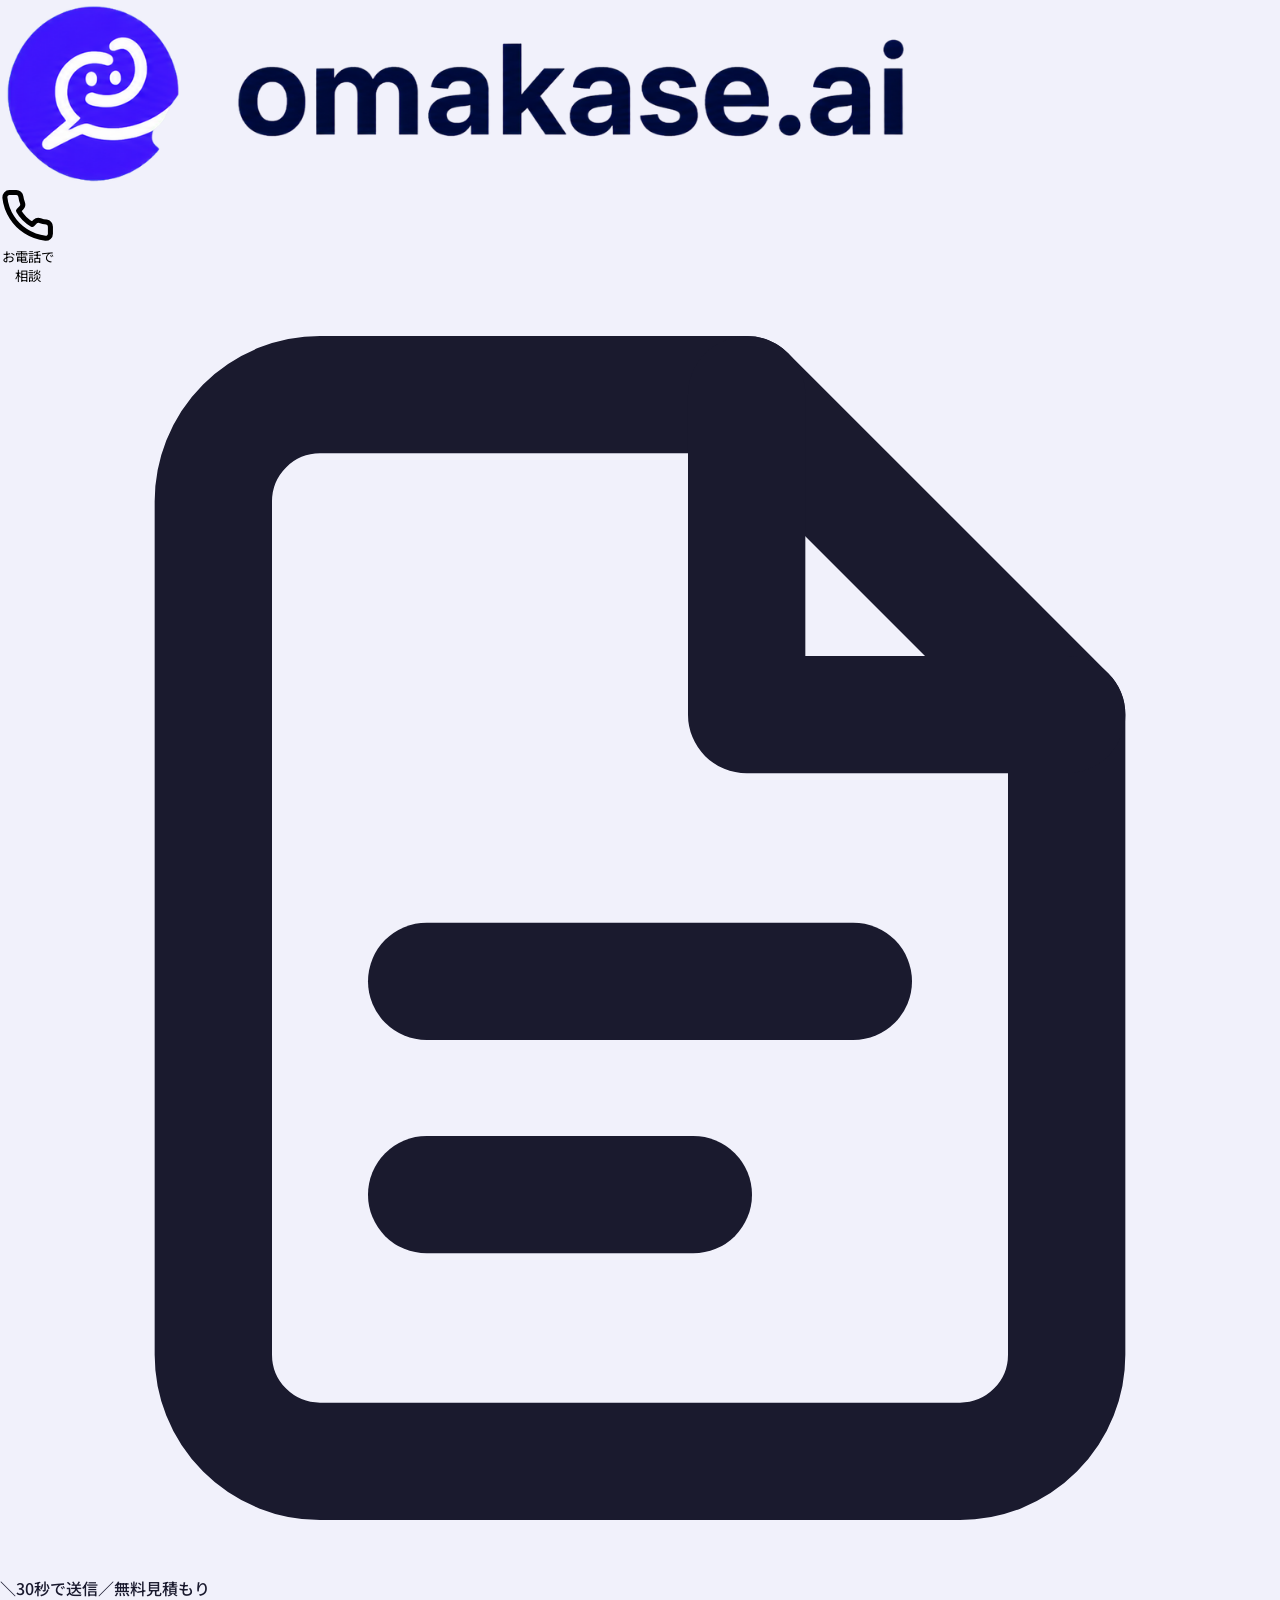
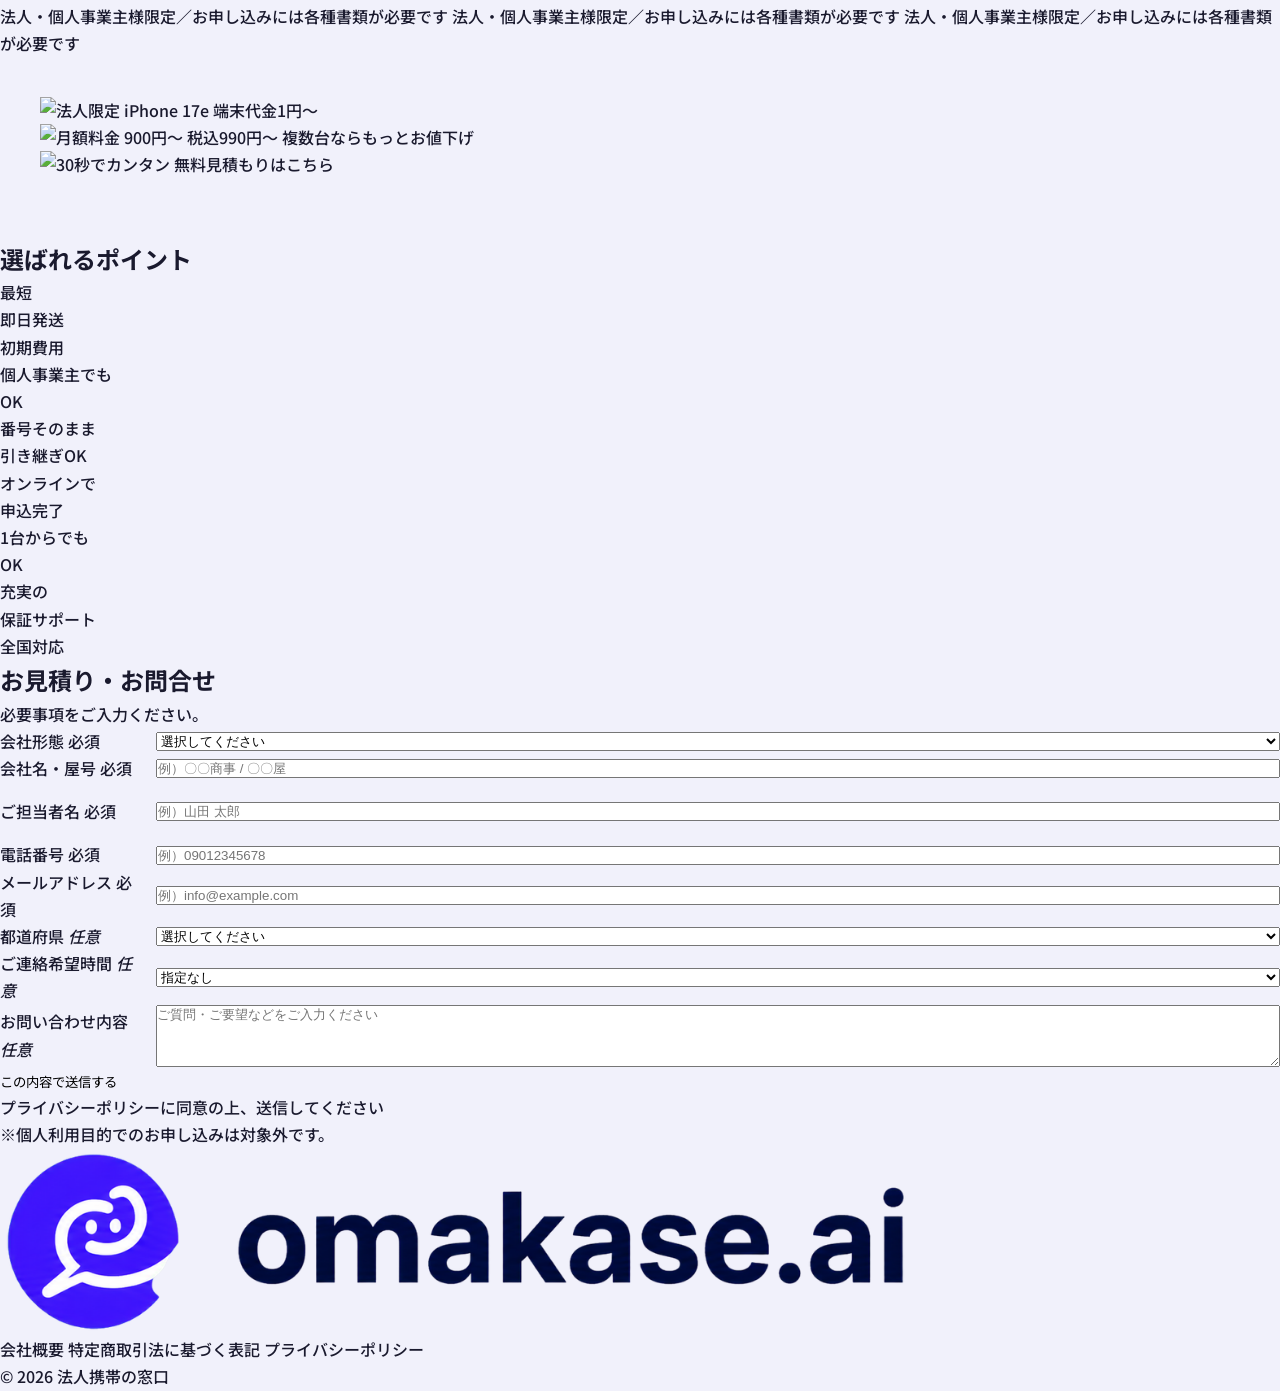
==== index.html @ 9747b605 "Update index.html" ====
<!DOCTYPE html>
<html lang="ja">
<head>
<!-- Google Tag Manager -->
<script>(function(w,d,s,l,i){w[l]=w[l]||[];w[l].push({'gtm.start':
new Date().getTime(),event:'gtm.js'});var f=d.getElementsByTagName(s)[0],
j=d.createElement(s),dl=l!='dataLayer'?'&l='+l:'';j.async=true;j.src=
'https://www.googletagmanager.com/gtm.js?id='+i+dl;f.parentNode.insertBefore(j,f);
})(window,document,'script','dataLayer','GTM-P5S89ZGV');</script>
<!-- End Google Tag Manager -->
<meta charset="UTF-8">
<meta name="viewport" content="width=device-width, initial-scale=1.0">
<meta name="format-detection" content="telephone=no">
<title>法人携帯の窓口｜法人限定 iPhone 17e 端末代金1円〜・月額990円〜</title>
<meta name="description" content="法人・個人事業主向けの携帯電話導入なら法人携帯の窓口へ。iPhone 17eが端末代金1円〜、月額税込990円〜。最短即日発送、初期費用0円、全国対応。30秒で無料見積もり。">
<meta property="og:title" content="法人携帯の窓口｜法人限定 iPhone 17e">
<meta property="og:description" content="端末代金1円〜、月額税込990円〜。最短即日発送、初期費用0円、全国対応。">
<meta property="og:type" content="website">
<link rel="preconnect" href="https://fonts.googleapis.com">
<link rel="preconnect" href="https://fonts.gstatic.com" crossorigin>
<link href="https://fonts.googleapis.com/css2?family=Noto+Sans+JP:wght@400;500;700;800;900&display=swap" rel="stylesheet">
<link rel="stylesheet" href="./css/style.css">
</head>
<body>
<!-- Google Tag Manager (noscript) -->
<noscript><iframe src="https://www.googletagmanager.com/ns.html?id=GTM-P5S89ZGV"
height="0" width="0" style="display:none;visibility:hidden"></iframe></noscript>
<!-- End Google Tag Manager (noscript) -->
<div class="page-bg">
<div class="lp-wrapper">

<!-- ヘッダー -->
<header class="header">
  <a href="#" class="header-logo-link">
    <img src="./images/logo.png" alt="法人携帯の窓口" class="header-logo">
  </a>
  <div class="header-actions">
    <!-- 電話アイコン → ポップアップ表示 -->
    <button type="button" class="header-action header-tel-action" id="headerTelBtn" aria-label="電話で相談する">
      <svg viewBox="0 0 24 24" fill="none" stroke="currentColor" stroke-width="2.2" stroke-linecap="round" stroke-linejoin="round" aria-hidden="true" class="header-action-icon">
        <path d="M22 16.92v3a2 2 0 0 1-2.18 2 19.79 19.79 0 0 1-8.63-3.07 19.5 19.5 0 0 1-6-6 19.79 19.79 0 0 1-3.07-8.67A2 2 0 0 1 4.11 2h3a2 2 0 0 1 2 1.72c.13.96.36 1.9.7 2.81a2 2 0 0 1-.45 2.11L8.09 9.91a16 16 0 0 0 6 6l1.27-1.27a2 2 0 0 1 2.11-.45c.91.34 1.85.57 2.81.7A2 2 0 0 1 22 16.92z"/>
      </svg>
      <span class="header-action-label">お電話で<br>相談</span>
    </button>
    <!-- フォームアイコン → フォームセクションへスクロール -->
    <a href="#contact-form" class="header-action header-form-action js-scroll" aria-label="フォームから無料見積もり">
      <svg viewBox="0 0 24 24" fill="none" stroke="currentColor" stroke-width="2.2" stroke-linecap="round" stroke-linejoin="round" aria-hidden="true" class="header-action-icon">
        <path d="M14 2H6a2 2 0 0 0-2 2v16a2 2 0 0 0 2 2h12a2 2 0 0 0 2-2V8z"/>
        <polyline points="14 2 14 8 20 8"/>
        <line x1="8" y1="13" x2="16" y2="13"/>
        <line x1="8" y1="17" x2="13" y2="17"/>
      </svg>
      <span class="header-action-label"><span class="header-action-sub">＼30秒で送信／</span>無料見積もり</span>
    </a>
  </div>
</header>

<!-- 赤帯マーキー（流れるお知らせ） -->
<div class="notice-bar" aria-label="お知らせ">
  <div class="notice-bar-track">
    <span class="notice-bar-text">法人・個人事業主様限定／お申し込みには各種書類が必要です</span>
    <span class="notice-bar-text" aria-hidden="true">法人・個人事業主様限定／お申し込みには各種書類が必要です</span>
    <span class="notice-bar-text" aria-hidden="true">法人・個人事業主様限定／お申し込みには各種書類が必要です</span>
  </div>
</div>

<!-- FV -->
<section class="fv">
  <!-- 背景画像 -->
  <img src="./images/fv-bg.png" class="fv-bg" alt="">

  <!-- iPhone本体（背面） -->
  <img src="./images/iphone.png" class="fv-phone" alt="">

  <!-- メインコピー画像（前面） -->
  <img src="./images/fv-text.png" class="fv-text" alt="法人限定 iPhone 17e 端末代金1円〜">

  <!-- 月額料金バナー（画像） -->
  <img src="./images/plan.png" class="monthly-banner" alt="月額料金 900円〜 税込990円〜 複数台ならもっとお値下げ">

  <!-- メインCTA（画像） -->
  <a href="#contact-form" class="cta-link js-scroll" aria-label="無料見積もりはこちらへ">
    <img src="./images/cta.png" class="cta-img" alt="30秒でカンタン 無料見積もりはこちら">
  </a>
</section>

<!-- 選ばれるポイント -->
<section class="benefits">
  <h2 class="benefit-title"><span>選ばれるポイント</span></h2>

  <div class="benefit-main-grid">
    <div class="benefit-card large">
      <img class="benefit-icon-large" src="./images/icon-01-truck.png" alt="" loading="lazy">
      <div class="benefit-small-text">最短</div>
      <div class="benefit-red">即日発送</div>
    </div>
    <div class="benefit-card large">
      <div class="benefit-small-text">初期費用</div>
      <img class="zero-yen-img" src="./images/icon-02-0yen.png" alt="" loading="lazy">
    </div>
    <div class="benefit-card large">
      <img class="benefit-icon-large" src="./images/icon-03-business.png" alt="" loading="lazy">
      <div class="benefit-small-text">個人事業主でも</div>
      <div class="benefit-red">OK</div>
    </div>
  </div>

  <div class="benefit-sub-grid">
    <div class="benefit-card small">
      <img class="benefit-icon-small" src="./images/icon-04-number.png" alt="" loading="lazy">
      <div class="benefit-sub-title">番号そのまま</div>
      <div class="benefit-sub-red">引き継ぎOK</div>
    </div>
    <div class="benefit-card small">
      <img class="benefit-icon-small" src="./images/icon-05-online.png" alt="" loading="lazy">
      <div class="benefit-sub-title">オンラインで<br>申込完了</div>
    </div>
    <div class="benefit-card small">
      <img class="benefit-icon-small" src="./images/icon-06-phone.png" alt="" loading="lazy">
      <div class="benefit-sub-title">1台からでも<br>OK</div>
    </div>
    <div class="benefit-card small">
      <img class="benefit-icon-small" src="./images/icon-07-shield.png" alt="" loading="lazy">
      <div class="benefit-sub-title">充実の<br>保証サポート</div>
    </div>
    <div class="benefit-card small">
      <img class="benefit-icon-small" src="./images/icon-08-japan.png" alt="" loading="lazy">
      <div class="benefit-sub-red">全国対応</div>
    </div>
  </div>
</section>

<!-- フォーム -->
<section class="biz-form-wrap" id="contact-form">
  <form class="biz-form" id="leadForm" novalidate>
    <h2>お見積り・お問合せ</h2>
    <p class="form-lead">必要事項をご入力ください。</p>

    <!-- URLパラメータ追跡（GTM/広告計測用） -->
    <!-- LPパス（自動判定用） -->
    <input type="hidden" name="lp_path" id="trk-lp_path">
    <!-- UTM標準（GA4自動連携） -->
    <input type="hidden" name="utm_source" id="trk-utm_source">
    <input type="hidden" name="utm_medium" id="trk-utm_medium">
    <input type="hidden" name="utm_campaign" id="trk-utm_campaign">
    <input type="hidden" name="utm_term" id="trk-utm_term">
    <input type="hidden" name="utm_content" id="trk-utm_content">
    <!-- 配信面・追加情報 -->
    <input type="hidden" name="placement" id="trk-placement">
    <input type="hidden" name="keyword" id="trk-keyword">
    <input type="hidden" name="matchtype" id="trk-matchtype">
    <!-- クリックID（オフラインCVインポート用） -->
    <input type="hidden" name="gclid" id="trk-gclid">
    <input type="hidden" name="fbclid" id="trk-fbclid">
    <!-- 独自パラメータ（手動メモ・既存互換） -->
    <input type="hidden" name="lpv" id="trk-lpv">
    <input type="hidden" name="src" id="trk-src">
    <input type="hidden" name="camp" id="trk-camp">
    <input type="hidden" name="ag" id="trk-ag">
    <input type="hidden" name="ad" id="trk-ad">
    <input type="hidden" name="pl" id="trk-pl">
    <input type="hidden" name="kw" id="trk-kw">
    <input type="hidden" name="mt" id="trk-mt">

    <div class="form-row">
      <label for="companyType">会社形態 <span>必須</span></label>
      <select id="companyType" name="company_type" required>
        <option value="">選択してください</option>
        <option value="株式会社">株式会社</option>
        <option value="有限会社">有限会社</option>
        <option value="個人事業主">個人事業主</option>
        <option value="その他営利法人">その他営利法人</option>
        <option value="その他非営利法人">その他非営利法人</option>
      </select>
    </div>

    <!-- 個人事業主向け注意喚起 + 書類確認 -->
    <div id="soleNotice" class="document-check sole-notice" hidden>
      <div class="document-check-header">
        <strong>📋 個人事業主の方へ</strong>
      </div>
      <p>通信契約には事業確認が必要なため、下記書類が必須となります。</p>
      <ul class="document-list">
        <li>青色申告書 または 開業届の控え</li>
        <li>本人確認書類</li>
      </ul>
      <p class="document-check-question">書類のご準備状況をお選びください</p>
      <div class="document-check-options">
        <label class="document-check-radio">
          <input type="radio" name="doc_check_sole" value="yes" data-allow-submit="true">
          <span>はい、青色申告書または開業届があります。（またはすぐに準備可能）</span>
        </label>
        <label class="document-check-radio">
          <input type="radio" name="doc_check_sole" value="no" data-allow-submit="false">
          <span>いいえ、書類はありません。</span>
        </label>
      </div>
      <div class="document-check-deny" data-deny-for="sole" hidden>
        ※書類のご提示が必須のため、お申し込みをお受けできません。<br>
        　ご不明点があればお電話にてご相談ください：050-1791-6247
      </div>
    </div>

    <!-- 法人系向け書類確認 -->
    <div id="corpNotice" class="document-check corp-notice" hidden>
      <div class="document-check-header">
        <strong>📋 お申し込みに必要な書類</strong>
      </div>
      <p>通信契約には法人確認が必要なため、下記書類が必須となります。</p>
      <ul class="document-list">
        <li>履歴事項全部証明書（登記簿謄本）</li>
        <li>本人確認書類</li>
      </ul>
      <p class="document-check-question">登記簿謄本のご準備状況をお選びください</p>
      <div class="document-check-options">
        <label class="document-check-radio">
          <input type="radio" name="doc_check_corp" value="yes" data-allow-submit="true">
          <span>はい、登記簿謄本を取得済です。（またはすぐに準備可能）</span>
        </label>
        <label class="document-check-radio">
          <input type="radio" name="doc_check_corp" value="no" data-allow-submit="false">
          <span>いいえ、書類はありません。</span>
        </label>
      </div>
      <div class="document-check-deny" data-deny-for="corp" hidden>
        ※登記簿謄本のご提示が必須のため、お申し込みをお受けできません。<br>
        　お手元に書類がある場合は、お電話にてご相談ください：050-1791-6247
      </div>
    </div>

    <div class="form-row">
      <label for="companyName">会社名・屋号 <span>必須</span></label>
      <input id="companyName" type="text" name="company_name" placeholder="例）〇〇商事 / 〇〇屋" required>
      <p class="form-error" id="err-companyName"></p>
    </div>

    <div class="form-row">
      <label for="contactName">ご担当者名 <span>必須</span></label>
      <input id="contactName" type="text" name="name" placeholder="例）山田 太郎" required>
      <p class="form-error" id="err-contactName"></p>
    </div>

    <div class="form-row">
      <label for="tel">電話番号 <span>必須</span></label>
      <input id="tel" type="tel" name="tel" placeholder="例）09012345678" required pattern="[0-9\-]+">
    </div>

    <div class="form-row">
      <label for="email">メールアドレス <span>必須</span></label>
      <input id="email" type="email" name="email" placeholder="例）info@example.com" required>
    </div>

    <div class="form-row">
      <label for="prefecture">都道府県 <em>任意</em></label>
      <select id="prefecture" name="prefecture">
        <option value="">選択してください</option>
        <option>北海道</option><option>青森県</option><option>岩手県</option><option>宮城県</option>
        <option>秋田県</option><option>山形県</option><option>福島県</option><option>茨城県</option>
        <option>栃木県</option><option>群馬県</option><option>埼玉県</option><option>千葉県</option>
        <option>東京都</option><option>神奈川県</option><option>新潟県</option><option>富山県</option>
        <option>石川県</option><option>福井県</option><option>山梨県</option><option>長野県</option>
        <option>岐阜県</option><option>静岡県</option><option>愛知県</option><option>三重県</option>
        <option>滋賀県</option><option>京都府</option><option>大阪府</option><option>兵庫県</option>
        <option>奈良県</option><option>和歌山県</option><option>鳥取県</option><option>島根県</option>
        <option>岡山県</option><option>広島県</option><option>山口県</option><option>徳島県</option>
        <option>香川県</option><option>愛媛県</option><option>高知県</option><option>福岡県</option>
        <option>佐賀県</option><option>長崎県</option><option>熊本県</option><option>大分県</option>
        <option>宮崎県</option><option>鹿児島県</option><option>沖縄県</option>
      </select>
    </div>

    <div class="form-row">
      <label for="contact_time">ご連絡希望時間 <em>任意</em></label>
      <select id="contact_time" name="contact_time">
        <option value="">指定なし</option>
        <option value="9:00~11:00">9:00～11:00</option>
        <option value="11:00~13:00">11:00～13:00</option>
        <option value="13:00~15:00">13:00～15:00</option>
        <option value="15:00~17:00">15:00～17:00</option>
        <option value="17:00~19:00">17:00～19:00</option>
      </select>
    </div>

    <div class="form-row">
      <label for="message">お問い合わせ内容 <em>任意</em></label>
      <textarea id="message" name="message" rows="4" placeholder="ご質問・ご要望などをご入力ください"></textarea>
    </div>

    <button type="submit" class="submit-btn" id="submitBtn">この内容で送信する</button>
    <p class="privacy-consent"><a href="https://012grp.co.jp/policy" target="_blank" rel="noopener">プライバシーポリシー</a>に同意の上、送信してください</p>
    <p class="bottom-note">※個人利用目的でのお申し込みは対象外です。</p>
  </form>
</section>

<!-- フッター -->
<footer class="site-footer">
  <img src="./images/logo.png" alt="法人携帯の窓口" class="footer-logo">
  <nav class="footer-nav">
    <a href="../../company/">会社概要</a>
    <a href="../../commercial-law/">特定商取引法に基づく表記</a>
    <a href="https://012grp.co.jp/policy" target="_blank" rel="noopener">プライバシーポリシー</a>
  </nav>
  <p class="footer-copy">© 2026 法人携帯の窓口</p>
</footer>

</div><!-- /.lp-wrapper -->
</div><!-- /.page-bg -->

<!-- 電話ポップアップモーダル -->
<div class="modal" id="telModal" hidden aria-modal="true" role="dialog" aria-labelledby="telModalTitle">
  <div class="modal-overlay" data-close-tel></div>
  <div class="modal-card modal-card-tel">
    <button type="button" class="modal-close-x" data-close-tel aria-label="閉じる">×</button>
    <h3 id="telModalTitle">お電話でのお問い合わせ</h3>
    <p class="tel-modal-lead">下記より、お気軽にお電話ください。</p>
    <a href="tel:05017916247" class="tel-modal-cta" id="telModalCta">
      <svg viewBox="0 0 24 24" fill="none" stroke="currentColor" stroke-width="2.2" stroke-linecap="round" stroke-linejoin="round" aria-hidden="true">
        <path d="M22 16.92v3a2 2 0 0 1-2.18 2 19.79 19.79 0 0 1-8.63-3.07 19.5 19.5 0 0 1-6-6 19.79 19.79 0 0 1-3.07-8.67A2 2 0 0 1 4.11 2h3a2 2 0 0 1 2 1.72c.13.96.36 1.9.7 2.81a2 2 0 0 1-.45 2.11L8.09 9.91a16 16 0 0 0 6 6l1.27-1.27a2 2 0 0 1 2.11-.45c.91.34 1.85.57 2.81.7A2 2 0 0 1 22 16.92z"/>
      </svg>
      <span class="tel-modal-num">050-1791-6247</span>
    </a>
    <p class="tel-modal-hours">営業時間：平日 9:00〜19:00</p>
  </div>
</div>

<script src="./js/main.js"></script>
</body>
</html>
---- css/style.css ----
/* ==========================================================================
   omakase.ai LP - style.css (v4: フォーム・モーダル・各修正対応)
   ========================================================================== */

/* --- カラー変数 --- */
:root {
  --color-primary: #5B5FE9;
  --color-primary-dark: #4A4ED4;
  --color-primary-light: #7C80F0;
  --color-primary-pale: #E8E9FB;
  --color-bg: #F1F1FB;
  --color-bg-light: #F8F8FE;
  --color-white: #FFFFFF;
  --color-text: #1A1A2E;
  --color-text-sub: #5A5A75;
  --color-text-mute: #9A9AB0;
  --color-border: #E4E4F2;
  --color-input-bg: #F5F5FB;
  --color-accent: #FFB800;
  --color-accent-dark: #F59E0B;
  --color-error: #E74C3C;
  --shadow-sm: 0 2px 8px rgba(91, 95, 233, 0.06);
  --shadow-md: 0 4px 16px rgba(91, 95, 233, 0.10);
  --shadow-lg: 0 8px 32px rgba(91, 95, 233, 0.14);
  --radius-sm: 8px;
  --radius-md: 16px;
  --radius-lg: 24px;
  --radius-pill: 999px;
}

/* --- リセット --- */
*, *::before, *::after {
  box-sizing: border-box;
  margin: 0;
  padding: 0;
}

html {
  scroll-behavior: smooth;
}

body {
  font-family: "Noto Sans JP", -apple-system, BlinkMacSystemFont, "Segoe UI", "Helvetica Neue", sans-serif;
  font-weight: 500;
  color: var(--color-text);
  background: var(--color-bg);
  line-height: 1.7;
  -webkit-font-smoothing: antialiased;
  -moz-osx-font-smoothing: grayscale;
}

img {
  max-width: 100%;
  height: auto;
  display: block;
}

a {
  color: inherit;
  text-decoration: none;
}

ul {
  list-style: none;
}

button {
  border: none;
  background: none;
  cursor: pointer;
  font-family: inherit;
}

/* ==========================================================================
   共通：セクションタイトル
   ========================================================================== */
.section-title {
  font-size: 32px;
  font-weight: 900;
  text-align: center;
  margin-bottom: 46px;
  letter-spacing: 0.02em;
  position: relative;
  padding-bottom: 16px;
}

.section-title::after {
  content: "";
  position: absolute;
  left: 50%;
  bottom: 0;
  transform: translateX(-50%);
  width: 48px;
  height: 4px;
  background: var(--color-primary);
  border-radius: 2px;
}

/* ==========================================================================
   共通：アーチ装飾
   ========================================================================== */
.arch {
  position: relative;
}

.arch__top,
.arch__bottom {
  position: absolute;
  left: 0;
  width: 100%;
  height: 60px;
  overflow: hidden;
  line-height: 0;
  pointer-events: none;
  z-index: 1;
}

.arch__top {
  top: -1px;
  transform: rotate(180deg);
}

.arch__bottom {
  bottom: -1px;
}

.arch svg {
  width: 100%;
  height: 100%;
  display: block;
}

/* ==========================================================================
   共通：ボタン
   ========================================================================== */
.btn {
  display: inline-flex;
  align-items: center;
  justify-content: center;
  gap: 12px;
  font-weight: 700;
  border-radius: var(--radius-pill);
  transition: all 0.3s ease;
  cursor: pointer;
  text-align: center;
}

.btn--primary {
  background: var(--color-primary);
  color: var(--color-white);
  box-shadow: 0 6px 20px rgba(91, 95, 233, 0.4);
}

.btn--primary:hover {
  background: var(--color-primary-dark);
  transform: translateY(-2px);
  box-shadow: 0 8px 24px rgba(91, 95, 233, 0.5);
}

.btn--accent {
  background: linear-gradient(135deg, #FFC107 0%, #FF9800 100%);
  color: var(--color-text);
  box-shadow: 0 6px 20px rgba(255, 152, 0, 0.4);
  font-weight: 900;
}

.btn--accent:hover {
  transform: translateY(-2px);
  box-shadow: 0 8px 24px rgba(255, 152, 0, 0.55);
}

.btn--accent:disabled {
  opacity: 0.6;
  cursor: not-allowed;
  transform: none;
}

.btn--sm {
  padding: 14px 32px;
  font-size: 15px;
}

.btn--lg {
  padding: 26px 80px 26px 56px;
  font-size: 20px;
  min-width: 480px;
  position: relative;
}

.btn--with-arrow .btn__arrow {
  position: absolute;
  right: 16px;
  top: 50%;
  transform: translateY(-50%);
  display: inline-flex;
  align-items: center;
  justify-content: center;
  width: 40px;
  height: 40px;
}

.btn--with-arrow .btn__arrow img {
  width: 100%;
  height: 100%;
  filter: brightness(0) invert(1);
}

/* ==========================================================================
   ヘッダー（余白縮小）
   ========================================================================== */
.header {
  position: sticky;
  top: 0;
  z-index: 100;
  background: rgba(241, 241, 251, 0.95);
  backdrop-filter: blur(10px);
  -webkit-backdrop-filter: blur(10px);
}

.header__inner {
  max-width: 1200px;
  margin: 0 auto;
  padding: 14px 40px;
  display: flex;
  align-items: center;
  justify-content: space-between;
}

.header__logo img {
  height: 40px;
  width: auto;
}

.header__right {
  display: flex;
  align-items: center;
  gap: 24px;
}

/* ==========================================================================
   ファーストビュー（余白縮小）
   ========================================================================== */
.fv {
  background: var(--color-bg);
  padding: 40px 40px 60px;
  position: relative;
  overflow: hidden;
}

.fv__inner {
  max-width: 1200px;
  margin: 0 auto;
  display: grid;
  grid-template-columns: 1.1fr 1fr;
  gap: 40px;
  align-items: center;
  position: relative;
  z-index: 1;
}

.fv__tag {
  display: inline-block;
  padding: 8px 24px;
  background: var(--color-white);
  border: 1.5px solid var(--color-primary);
  border-radius: var(--radius-pill);
  font-size: 13px;
  font-weight: 700;
  color: var(--color-primary);
  margin-bottom: 28px;
}

.fv__title {
  font-size: 84px;
  font-weight: 900;
  line-height: 1.15;
  letter-spacing: 0.01em;
  margin-bottom: 32px;
  color: var(--color-text);
}

.fv__title-accent {
  color: var(--color-primary);
}

.fv__lead {
  font-size: 15px;
  line-height: 1.9;
  color: var(--color-text-sub);
  margin-bottom: 36px;
  font-weight: 500;
}

.fv__features {
  display: grid;
  grid-template-columns: repeat(3, 1fr);
  gap: 16px;
  margin-bottom: 40px;
  max-width: 480px;
}

.fv__features li {
  display: flex;
  flex-direction: column;
  align-items: center;
  justify-content: center;
  gap: 12px;
  background: var(--color-white);
  border-radius: var(--radius-md);
  padding: 24px 8px;
  aspect-ratio: 1 / 1;
  box-shadow: var(--shadow-sm);
  text-align: center;
}

.fv__feature-icon {
  display: inline-flex;
  align-items: center;
  justify-content: center;
  width: 64px;
  height: 64px;
}

.fv__feature-icon img {
  width: 100%;
  height: 100%;
}

.fv__feature-text {
  font-size: 13px;
  font-weight: 700;
  line-height: 1.4;
  color: var(--color-text);
}

.fv__image {
  position: relative;
  margin-right: -40px;
}

.fv__image img {
  width: 110%;
  max-width: none;
  height: auto;
  filter: drop-shadow(0 20px 40px rgba(91, 95, 233, 0.15));
}

/* ==========================================================================
   実績バナー
   ========================================================================== */
.stats {
  padding: 0 40px 80px;
  background: var(--color-bg);
}

.stats__inner {
  max-width: 1100px;
  margin: 0 auto;
  background: var(--color-white);
  border-radius: var(--radius-lg);
  box-shadow: var(--shadow-md);
  display: grid;
  grid-template-columns: 1fr 1fr;
  padding: 48px 32px;
  gap: 24px;
}

.stats__item {
  display: flex;
  align-items: center;
  justify-content: center;
  gap: 0;
  position: relative;
}

.stats__item + .stats__item {
  border-left: 1px solid var(--color-border);
}

.stats__wreath {
  height: 130px;
  width: auto;
  flex-shrink: 0;
  opacity: 0.9;
}

.stats__content {
  text-align: center;
  padding: 0 4px;
  min-width: 0;
}

.stats__label {
  font-size: 13px;
  font-weight: 700;
  color: var(--color-text-sub);
  margin-bottom: 8px;
}

.stats__number {
  font-size: 22px;
  font-weight: 900;
  color: var(--color-primary);
  margin-bottom: 8px;
  line-height: 1;
}

.stats__big {
  font-size: 60px;
  font-weight: 900;
  letter-spacing: -0.02em;
  line-height: 1;
}

.stats__note {
  font-size: 10px;
  color: var(--color-text-mute);
  line-height: 1.5;
}

/* ==========================================================================
   課題提起
   ========================================================================== */
.issues {
  padding: 100px 40px 140px;
  background: var(--color-white);
  position: relative;
}

.issues__grid {
  max-width: 1100px;
  margin: 0 auto 56px;
  display: grid;
  grid-template-columns: repeat(4, 1fr);
  gap: 24px;
  position: relative;
  z-index: 2;
}

.issue-card {
  background: var(--color-bg-light);
  border-radius: var(--radius-md);
  padding: 40px 16px 32px;
  text-align: center;
  box-shadow: var(--shadow-sm);
  transition: transform 0.3s ease, box-shadow 0.3s ease;
}

.issue-card:hover {
  transform: translateY(-4px);
  box-shadow: var(--shadow-md);
}

.issue-card__icon {
  width: 80px;
  height: 80px;
  margin: 0 auto 20px;
  display: flex;
  align-items: center;
  justify-content: center;
}

.issue-card__icon img {
  width: 100%;
  height: auto;
}

.issue-card__text {
  font-size: 16px;
  font-weight: 700;
  line-height: 1.6;
  color: var(--color-text);
}

.issues__solution {
  max-width: 520px;
  margin: 0 auto;
  background: var(--color-primary);
  color: var(--color-white);
  padding: 18px 40px;
  border-radius: var(--radius-pill);
  text-align: center;
  font-weight: 700;
  font-size: 16px;
  position: relative;
  z-index: 2;
  box-shadow: 0 8px 24px rgba(91, 95, 233, 0.3);
}

.issues__solution-arrow {
  position: absolute;
  bottom: -16px;
  left: 50%;
  transform: translateX(-50%);
  width: 0;
  height: 0;
  border-left: 18px solid transparent;
  border-right: 18px solid transparent;
  border-top: 18px solid var(--color-primary);
}

/* ==========================================================================
   omakase.aiとは（モック再現：左タイトル/右4カード横1列）
   ========================================================================== */
.about {
  padding: 120px 40px 120px;
  background: var(--color-bg);
  position: relative;
}

.about__inner {
  max-width: 1200px;
  margin: 0 auto;
  display: grid;
  grid-template-columns: 280px 1fr;
  gap: 48px;
  align-items: center;
  position: relative;
  z-index: 2;
}

.about__title {
  font-size: 28px;
  font-weight: 900;
  margin-bottom: 24px;
  letter-spacing: 0.02em;
}

.about__desc {
  font-size: 13px;
  line-height: 2;
  color: var(--color-text-sub);
  font-weight: 500;
}

.about__features {
  display: grid;
  grid-template-columns: repeat(4, 1fr);
  gap: 16px;
}

.about-feature {
  background: var(--color-white);
  border-radius: var(--radius-md);
  padding: 28px 12px;
  aspect-ratio: 1 / 1.05;
  display: flex;
  flex-direction: column;
  align-items: center;
  justify-content: center;
  text-align: center;
  box-shadow: var(--shadow-sm);
  transition: transform 0.3s ease, box-shadow 0.3s ease;
}

.about-feature:hover {
  transform: translateY(-4px);
  box-shadow: var(--shadow-md);
}

.about-feature__icon {
  width: 64px;
  height: 64px;
  margin: 0 auto 14px;
  display: flex;
  align-items: center;
  justify-content: center;
}

.about-feature__icon img {
  width: 100%;
  height: auto;
}

.about-feature__text {
  font-size: 13px;
  font-weight: 700;
  line-height: 1.5;
}

/* ==========================================================================
   選ばれる理由（中央配置・タイトル紫）
   ========================================================================== */
.reasons {
  padding: 120px 40px 120px;
  background: var(--color-white);
  position: relative;
}

.reasons__grid {
  max-width: 1100px;
  margin: 0 auto;
  display: grid;
  grid-template-columns: repeat(3, 1fr);
  gap: 32px;
  position: relative;
  z-index: 2;
}

.reason-card {
  background: var(--color-bg-light);
  border-radius: var(--radius-lg);
  padding: 40px 32px 36px;
  box-shadow: var(--shadow-sm);
  text-align: center;
  transition: transform 0.3s ease, box-shadow 0.3s ease;
  position: relative;
}

.reason-card:hover {
  transform: translateY(-4px);
  box-shadow: var(--shadow-lg);
}

.reason-card__number {
  display: inline-block;
  font-size: 38px;
  font-weight: 900;
  color: var(--color-primary);
  letter-spacing: -0.03em;
  line-height: 1;
  margin-bottom: 20px;
  position: relative;
}

.reason-card__number::after {
  content: "";
  display: block;
  width: 32px;
  height: 3px;
  background: var(--color-primary);
  border-radius: 2px;
  margin: 8px auto 0;
}

.reason-card__icon {
  width: 80px;
  height: 80px;
  margin: 0 auto 20px;
  display: flex;
  align-items: center;
  justify-content: center;
}

.reason-card__icon img {
  width: 100%;
  height: auto;
}

.reason-card__title {
  font-size: 22px;
  font-weight: 900;
  margin-bottom: 18px;
  line-height: 1.4;
  color: var(--color-primary);
}

.reason-card__text {
  font-size: 14px;
  line-height: 1.9;
  color: var(--color-text-sub);
  font-weight: 500;
}

/* ==========================================================================
   できること（コンパクトに）
   ========================================================================== */
.features {
  padding: 100px 40px 100px;
  background: var(--color-bg);
  position: relative;
}

.features__grid {
  max-width: 1100px;
  margin: 0 auto;
  display: grid;
  grid-template-columns: repeat(6, 1fr);
  gap: 16px;
  position: relative;
  z-index: 2;
}

.feature-card {
  background: var(--color-white);
  border-radius: 28px;
  padding: 20px 8px 18px;
  text-align: center;
  box-shadow: var(--shadow-sm);
  transition: transform 0.3s ease, box-shadow 0.3s ease;
}

.feature-card:hover {
  transform: translateY(-4px);
  box-shadow: var(--shadow-md);
}

.feature-card__icon {
  width: 56px;
  height: 56px;
  margin: 0 auto 10px;
  display: flex;
  align-items: center;
  justify-content: center;
}

.feature-card__icon img {
  width: 100%;
  height: auto;
}

.feature-card__text {
  font-size: 12px;
  font-weight: 700;
  line-height: 1.4;
  color: var(--color-text);
}

/* ==========================================================================
   導入事例（プロ仕様：数字＋単位を1行で）
   ========================================================================== */
.cases {
  padding: 100px 40px 100px;
  background: var(--color-white);
}

.cases__grid {
  max-width: 1100px;
  margin: 0 auto;
  display: grid;
  grid-template-columns: repeat(3, 1fr);
  gap: 24px;
  align-items: stretch;
}

.case-card {
  background: var(--color-bg-light);
  border-radius: var(--radius-md);
  padding: 20px;
  box-shadow: var(--shadow-sm);
  transition: transform 0.3s ease, box-shadow 0.3s ease;
  position: relative;
  display: flex;
  flex-direction: column;
}

.case-card:hover {
  transform: translateY(-4px);
  box-shadow: var(--shadow-lg);
}

.case-card__tag {
  display: inline-block;
  padding: 6px 18px;
  background: var(--color-primary);
  color: var(--color-white);
  border-radius: var(--radius-pill);
  font-size: 12px;
  font-weight: 700;
  margin-bottom: 16px;
  align-self: flex-start;
  box-shadow: 0 2px 8px rgba(91, 95, 233, 0.3);
}

.case-card__image {
  border-radius: var(--radius-sm);
  overflow: hidden;
  margin-bottom: 20px;
  aspect-ratio: 16/10;
}

.case-card__image img {
  width: 100%;
  height: 100%;
  object-fit: cover;
}

.case-card__stats {
  display: flex;
  justify-content: space-around;
  align-items: stretch;
  gap: 0;
  padding: 4px 0;
  margin-top: auto;
}

.case-stat {
  text-align: center;
  flex: 1;
  padding: 8px 4px;
  position: relative;
  display: flex;
  flex-direction: column;
  justify-content: center;
  align-items: center;
  min-width: 0;
}

.case-stat + .case-stat::before {
  content: "";
  position: absolute;
  left: 0;
  top: 15%;
  height: 70%;
  width: 1px;
  background: var(--color-border);
}

.case-stat__label {
  font-size: 11px;
  font-weight: 700;
  color: var(--color-text-sub);
  margin-bottom: 10px;
  white-space: nowrap;
  overflow: hidden;
  text-overflow: ellipsis;
  max-width: 100%;
}

.case-stat__value {
  display: inline-flex;
  align-items: baseline;
  justify-content: center;
  gap: 2px;
  color: var(--color-primary);
  line-height: 1;
  white-space: nowrap;
}

.case-stat__big {
  font-size: 36px;
  font-weight: 900;
  letter-spacing: -0.03em;
  line-height: 1;
}

.case-stat__unit {
  font-size: 13px;
  font-weight: 700;
  line-height: 1;
}

/* ==========================================================================
   導入フロー
   ========================================================================== */
.flow {
  padding: 100px 40px 100px;
  background: var(--color-bg);
}

.flow__grid {
  max-width: 1100px;
  margin: 0 auto;
  display: flex;
  align-items: center;
  justify-content: center;
  gap: 6px;
}

.flow-step {
  flex: 1;
  background: var(--color-white);
  border-radius: var(--radius-md);
  padding: 32px 12px 28px;
  text-align: center;
  box-shadow: var(--shadow-sm);
  transition: transform 0.3s ease, box-shadow 0.3s ease;
}

.flow-step:hover {
  transform: translateY(-4px);
  box-shadow: var(--shadow-md);
}

.flow-step__number {
  display: block;
  font-size: 26px;
  font-weight: 900;
  color: var(--color-primary);
  margin-bottom: 12px;
  letter-spacing: -0.02em;
}

.flow-step__icon {
  width: 64px;
  height: 64px;
  margin: 0 auto 14px;
  display: flex;
  align-items: center;
  justify-content: center;
}

.flow-step__icon img {
  width: 100%;
  height: auto;
}

.flow-step__text {
  font-size: 15px;
  font-weight: 700;
  line-height: 1.4;
}

.flow-step__arrow {
  color: var(--color-primary);
  font-size: 14px;
  font-weight: 900;
  flex-shrink: 0;
  opacity: 0.5;
}

/* ==========================================================================
   よくある質問
   ========================================================================== */
.faq {
  padding: 100px 40px 100px;
  background: var(--color-white);
}

.faq .section-title {
  margin-bottom: 26px;
}

.faq__list {
  max-width: 900px;
  margin: 0 auto;
  display: flex;
  flex-direction: column;
  gap: 14px;
}

.faq-item {
  background: var(--color-bg-light);
  border-radius: var(--radius-md);
  box-shadow: var(--shadow-sm);
  overflow: hidden;
}

.faq-item__question {
  display: flex;
  align-items: center;
  gap: 20px;
  padding: 18px 28px;
  cursor: pointer;
  list-style: none;
  font-weight: 700;
  transition: background 0.3s ease;
}

.faq-item__question::-webkit-details-marker {
  display: none;
}

.faq-item__question:hover {
  background: var(--color-bg);
}

.faq-item__q {
  display: inline-flex;
  align-items: center;
  justify-content: center;
  width: 28px;
  height: 28px;
  background: var(--color-primary);
  color: var(--color-white);
  border-radius: 50%;
  font-weight: 900;
  font-size: 12px;
  flex-shrink: 0;
}

.faq-item__text {
  flex: 1;
  font-size: 14px;
}

.faq-item__toggle {
  font-size: 24px;
  color: var(--color-primary);
  font-weight: 300;
  transition: transform 0.3s ease;
  line-height: 1;
}

.faq-item[open] .faq-item__toggle {
  transform: rotate(45deg);
}

.faq-item__answer {
  display: flex;
  align-items: flex-start;
  gap: 20px;
  padding: 0 28px 22px;
}

.faq-item__a {
  display: inline-flex;
  align-items: center;
  justify-content: center;
  width: 28px;
  height: 28px;
  background: var(--color-bg);
  color: var(--color-primary);
  border-radius: 50%;
  font-weight: 900;
  font-size: 12px;
  flex-shrink: 0;
}

.faq-item__answer p {
  font-size: 13px;
  line-height: 1.8;
  color: var(--color-text-sub);
  padding-top: 2px;
  flex: 1;
}

/* ==========================================================================
   お問い合わせフォーム
   ========================================================================== */
.contact {
  padding: 80px 40px 100px;
  background: var(--color-bg);
}

.contact__inner {
  max-width: 720px;
  margin: 0 auto;
}

.contact__card {
  background: var(--color-white);
  border-radius: var(--radius-lg);
  padding: 48px 56px;
  box-shadow: var(--shadow-md);
}

.contact__header {
  display: flex;
  align-items: center;
  justify-content: center;
  gap: 12px;
  margin-bottom: 36px;
}

.contact__badge {
  background: var(--color-accent);
  color: var(--color-text);
  padding: 4px 12px;
  border-radius: 6px;
  font-size: 14px;
  font-weight: 900;
}

.contact__title {
  font-size: 24px;
  font-weight: 900;
  color: var(--color-text);
}

.contact__form {
  display: flex;
  flex-direction: column;
  gap: 20px;
}

.form-row {
  display: grid;
  grid-template-columns: 140px 1fr;
  align-items: center;
  gap: 16px;
}

.form-row__label {
  font-size: 14px;
  font-weight: 700;
  color: var(--color-text);
}

.form-row__req {
  color: var(--color-error);
  font-weight: 900;
  margin-left: 2px;
}

.form-row__input,
.form-row__textarea {
  width: 100%;
  padding: 12px 16px;
  background: var(--color-input-bg);
  border: 1px solid var(--color-border);
  border-radius: var(--radius-sm);
  font-size: 14px;
  font-family: inherit;
  color: var(--color-text);
  transition: border-color 0.2s ease, box-shadow 0.2s ease;
}

.form-row__input::placeholder,
.form-row__textarea::placeholder {
  color: var(--color-text-mute);
  font-weight: 400;
}

.form-row__input:focus,
.form-row__textarea:focus {
  outline: none;
  border-color: var(--color-primary);
  box-shadow: 0 0 0 3px rgba(91, 95, 233, 0.1);
}

.form-row__textarea {
  min-height: 120px;
  resize: vertical;
}

.form-row__input.is-error,
.form-row__textarea.is-error {
  border-color: var(--color-error);
  box-shadow: 0 0 0 3px rgba(231, 76, 60, 0.1);
}

.form-agree {
  margin-top: 12px;
  text-align: center;
}

.form-agree__text {
  font-size: 13px;
  color: var(--color-text-sub);
  margin-bottom: 16px;
  display: inline-flex;
  align-items: center;
  flex-wrap: wrap;
  justify-content: center;
  gap: 2px;
}

.form-agree__link {
  color: var(--color-primary);
  text-decoration: underline;
  text-underline-offset: 2px;
  font-weight: 700;
}

.form-agree__icon {
  display: inline-flex;
  align-items: center;
  justify-content: center;
  width: 18px;
  height: 18px;
  background: var(--color-primary);
  color: var(--color-white);
  border-radius: 50%;
  font-size: 11px;
  font-weight: 900;
  font-style: italic;
  cursor: pointer;
  margin-left: 4px;
  transition: background 0.2s ease;
  font-family: serif;
}

.form-agree__icon:hover {
  background: var(--color-primary-dark);
}

.form-agree__check {
  display: inline-flex;
  align-items: center;
  gap: 8px;
  padding: 10px 24px;
  background: var(--color-bg-light);
  border-radius: var(--radius-pill);
  cursor: pointer;
  font-size: 14px;
  font-weight: 700;
  transition: background 0.2s ease;
}

.form-agree__check:hover {
  background: var(--color-primary-pale);
}

.form-agree__check input[type="checkbox"] {
  width: 18px;
  height: 18px;
  accent-color: var(--color-primary);
  cursor: pointer;
}

.form-note {
  margin-top: 8px;
  text-align: center;
}

.form-note p {
  font-size: 12px;
  color: var(--color-text-sub);
  line-height: 1.6;
}

.form-submit {
  margin-top: 16px;
  text-align: center;
}

.contact .btn--lg {
  padding: 20px 56px;
  font-size: 18px;
  min-width: 280px;
}

/* ==========================================================================
   利用規約モーダル
   ========================================================================== */
.modal {
  position: fixed;
  inset: 0;
  z-index: 1000;
  display: none;
  align-items: center;
  justify-content: center;
  padding: 20px;
}

.modal.is-open {
  display: flex;
}

.modal__overlay {
  position: absolute;
  inset: 0;
  background: rgba(0, 0, 0, 0.6);
  cursor: pointer;
}

.modal__content {
  position: relative;
  background: rgba(40, 40, 50, 0.95);
  color: var(--color-white);
  padding: 32px 32px 32px;
  border-radius: var(--radius-md);
  max-width: 540px;
  width: 100%;
  z-index: 1;
  box-shadow: 0 20px 60px rgba(0, 0, 0, 0.5);
}

.modal__close {
  position: absolute;
  top: 8px;
  right: 12px;
  background: none;
  color: var(--color-white);
  font-size: 24px;
  line-height: 1;
  width: 36px;
  height: 36px;
  display: flex;
  align-items: center;
  justify-content: center;
  cursor: pointer;
  opacity: 0.7;
  transition: opacity 0.2s ease;
}

.modal__close:hover {
  opacity: 1;
}

.modal__title {
  font-size: 16px;
  font-weight: 900;
  margin-bottom: 16px;
}

.modal__body {
  font-size: 13px;
  line-height: 1.9;
  color: rgba(255, 255, 255, 0.9);
}

/* ==========================================================================
   フッターCTA
   ========================================================================== */
.cta {
  padding: 56px 40px;
  background: linear-gradient(135deg, #6366F1 0%, #4F46E5 100%);
  position: relative;
  overflow: hidden;
}

.cta::before {
  content: "";
  position: absolute;
  top: -100px;
  left: -100px;
  width: 400px;
  height: 400px;
  background: radial-gradient(circle, rgba(255, 255, 255, 0.08) 0%, transparent 70%);
  border-radius: 50%;
  pointer-events: none;
}

.cta::after {
  content: "";
  position: absolute;
  bottom: -100px;
  right: -100px;
  width: 400px;
  height: 400px;
  background: radial-gradient(circle, rgba(255, 255, 255, 0.08) 0%, transparent 70%);
  border-radius: 50%;
  pointer-events: none;
}

.cta__inner {
  max-width: 1000px;
  margin: 0 auto;
  display: flex;
  align-items: center;
  justify-content: space-between;
  gap: 40px;
  position: relative;
  z-index: 1;
}

.cta__text {
  flex: 1;
  text-align: center;
}

.cta__title {
  font-size: 38px;
  font-weight: 900;
  color: var(--color-white);
  margin-bottom: 10px;
  letter-spacing: 0.02em;
  line-height: 1.3;
}

.cta__lead {
  font-size: 14px;
  color: var(--color-white);
  margin-bottom: 20px;
  font-weight: 500;
  opacity: 0.95;
}

.cta__badge {
  width: 220px;
  flex-shrink: 0;
}

.cta__badge img {
  width: 100%;
  filter: drop-shadow(0 12px 24px rgba(0, 0, 0, 0.25));
}

.cta .btn--lg {
  padding: 18px 40px;
  font-size: 16px;
  min-width: 320px;
}

/* ==========================================================================
   フッター（リンク追加）
   ========================================================================== */
.footer {
  padding: 36px 40px;
  background: #1A1A2E;
  color: var(--color-white);
}

.footer__inner {
  max-width: 1200px;
  margin: 0 auto;
  display: flex;
  flex-direction: column;
  align-items: center;
  gap: 18px;
}

.footer__logo {
  height: 28px;
  width: auto;
  filter: brightness(0) invert(1);
}

.footer__nav {
  display: flex;
  flex-wrap: wrap;
  justify-content: center;
  align-items: center;
  gap: 8px 24px;
}

.footer__nav a {
  font-size: 12px;
  color: rgba(255, 255, 255, 0.8);
  transition: color 0.2s ease;
  position: relative;
}

.footer__nav a:hover {
  color: var(--color-white);
}

.footer__nav a + a::before {
  content: "";
  position: absolute;
  left: -12px;
  top: 50%;
  transform: translateY(-50%);
  width: 1px;
  height: 12px;
  background: rgba(255, 255, 255, 0.3);
}

.footer__copy {
  font-size: 11px;
  color: rgba(255, 255, 255, 0.5);
}

/* ==========================================================================
   サンクスページ専用
   ========================================================================== */
.thanks {
  min-height: calc(100vh - 200px);
  display: flex;
  align-items: center;
  justify-content: center;
  padding: 80px 40px;
  background: var(--color-bg);
}

.thanks__inner {
  max-width: 640px;
  text-align: center;
  background: var(--color-white);
  padding: 64px 48px;
  border-radius: var(--radius-lg);
  box-shadow: var(--shadow-md);
}

.thanks__icon {
  width: 80px;
  height: 80px;
  margin: 0 auto 24px;
  background: var(--color-primary-pale);
  border-radius: 50%;
  display: flex;
  align-items: center;
  justify-content: center;
  font-size: 40px;
  color: var(--color-primary);
}

.thanks__title {
  font-size: 28px;
  font-weight: 900;
  margin-bottom: 20px;
  color: var(--color-text);
  letter-spacing: 0.02em;
  line-height: 1.4;
}

.thanks__text {
  font-size: 15px;
  line-height: 1.9;
  color: var(--color-text-sub);
  margin-bottom: 36px;
}

.thanks__btn {
  display: inline-block;
}

/* ==========================================================================
   レスポンシブ：タブレット
   ========================================================================== */
@media (max-width: 1024px) {
  .fv__title {
    font-size: 56px;
  }

  .fv__image {
    margin-right: 0;
  }

  .fv__image img {
    width: 100%;
  }

  .features__grid {
    grid-template-columns: repeat(3, 1fr);
  }

  .about__inner {
    grid-template-columns: 1fr;
    gap: 40px;
  }

  .about__features {
    grid-template-columns: repeat(4, 1fr);
  }

  .reason-card__number {
    font-size: 32px;
  }

  .stats__big {
    font-size: 48px;
  }

  .stats__wreath {
    height: 100px;
  }

  .btn--lg {
    min-width: 400px;
    padding: 22px 70px 22px 48px;
    font-size: 18px;
  }
}

/* ==========================================================================
   レスポンシブ：スマホ
   ========================================================================== */
@media (max-width: 768px) {

  /* 共通 */
  .section-title {
    font-size: 24px;
    margin-bottom: 40px;
  }

  /* ヘッダー */
  .header__inner {
    padding: 8px 20px;
  }

  .header__logo img {
    height: 26px;
  }

  .btn--sm {
    padding: 10px 20px;
    font-size: 12px;
  }

  .btn--lg {
    padding: 18px 60px 18px 28px;
    font-size: 15px;
    min-width: auto;
    width: 100%;
    max-width: 360px;
  }

  .btn--with-arrow .btn__arrow {
    width: 28px;
    height: 28px;
    right: 14px;
  }

  /* FV */
  .fv {
    padding: 24px 20px 40px;
  }

  .fv__inner {
    grid-template-columns: 1fr;
    gap: 40px;
  }

  .fv__title {
    font-size: 44px;
  }

  .fv__lead {
    font-size: 14px;
  }

  .fv__features {
    margin: 0 auto 32px;
  }

  /* Stats */
  .stats {
    padding: 0 20px 60px;
  }

  .stats__inner {
    grid-template-columns: 1fr;
    padding: 32px 16px;
    gap: 32px;
  }

  .stats__item + .stats__item {
    border-left: none;
    border-top: 1px solid var(--color-border);
    padding-top: 32px;
  }

  .stats__wreath {
    height: 90px;
  }

  .stats__big {
    font-size: 44px;
  }

  /* Issues */
  .issues {
    padding: 60px 20px 100px;
  }

  .issues__grid {
    grid-template-columns: repeat(2, 1fr);
    gap: 16px;
  }

  .issue-card__icon {
    width: 64px;
    height: 64px;
  }

  .issue-card__text {
    font-size: 14px;
  }

  .issues__solution {
    font-size: 14px;
    padding: 14px 24px;
  }

  /* About */
  .about {
    padding: 80px 20px;
  }

  .about__features {
    grid-template-columns: repeat(2, 1fr);
  }

  .about__title {
    font-size: 24px;
  }

  .about__desc {
    font-size: 14px;
  }

  /* Reasons */
  .reasons {
    padding: 80px 20px;
  }

  .reasons__grid {
    grid-template-columns: 1fr;
    gap: 24px;
  }

  /* Features */
  .features {
    padding: 60px 20px;
  }

  .features__grid {
    grid-template-columns: repeat(3, 1fr);
    gap: 12px;
  }

  /* Cases */
  .cases {
    padding: 60px 20px;
  }

  .cases__grid {
    grid-template-columns: 1fr;
    gap: 20px;
  }

  .case-stat__big {
    font-size: 32px;
  }

  /* Flow */
  .flow {
    padding: 60px 20px;
  }

  .flow__grid {
    flex-direction: column;
    gap: 12px;
  }

  .flow-step {
    width: 100%;
    max-width: 280px;
  }

  .flow-step__arrow {
    transform: rotate(90deg);
  }

  /* FAQ */
  .faq {
    padding: 60px 20px;
  }

  .faq-item__question {
    padding: 16px 20px;
    gap: 12px;
  }

  .faq-item__text {
    font-size: 13px;
  }

  .faq-item__answer {
    padding: 0 20px 18px;
    gap: 12px;
  }

  /* Contact */
  .contact {
    padding: 60px 20px;
  }

  .contact__card {
    padding: 32px 20px;
  }

  .contact__title {
    font-size: 20px;
  }

  .form-row {
    grid-template-columns: 1fr;
    gap: 6px;
  }

  /* Modal */
  .modal__content {
    padding: 24px 20px;
  }

  /* CTA */
  .cta {
    padding: 40px 20px;
  }

  .cta__inner {
    flex-direction: column-reverse;
    gap: 20px;
  }

  .cta__title {
    font-size: 24px;
  }

  .cta__badge {
    width: 140px;
  }

  /* Footer */
  .footer {
    padding: 28px 20px;
  }

  .footer__nav {
    flex-direction: column;
    gap: 10px;
  }

  .footer__nav a + a::before {
    display: none;
  }

  /* Thanks */
  .thanks {
    padding: 60px 20px;
  }

  .thanks__inner {
    padding: 40px 24px;
  }

  .thanks__title {
    font-size: 22px;
  }
}

@media (max-width: 480px) {
  .fv__title {
    font-size: 36px;
  }

  .features__grid {
    grid-template-columns: repeat(2, 1fr);
  }

  .case-stat__big {
    font-size: 28px;
  }
}
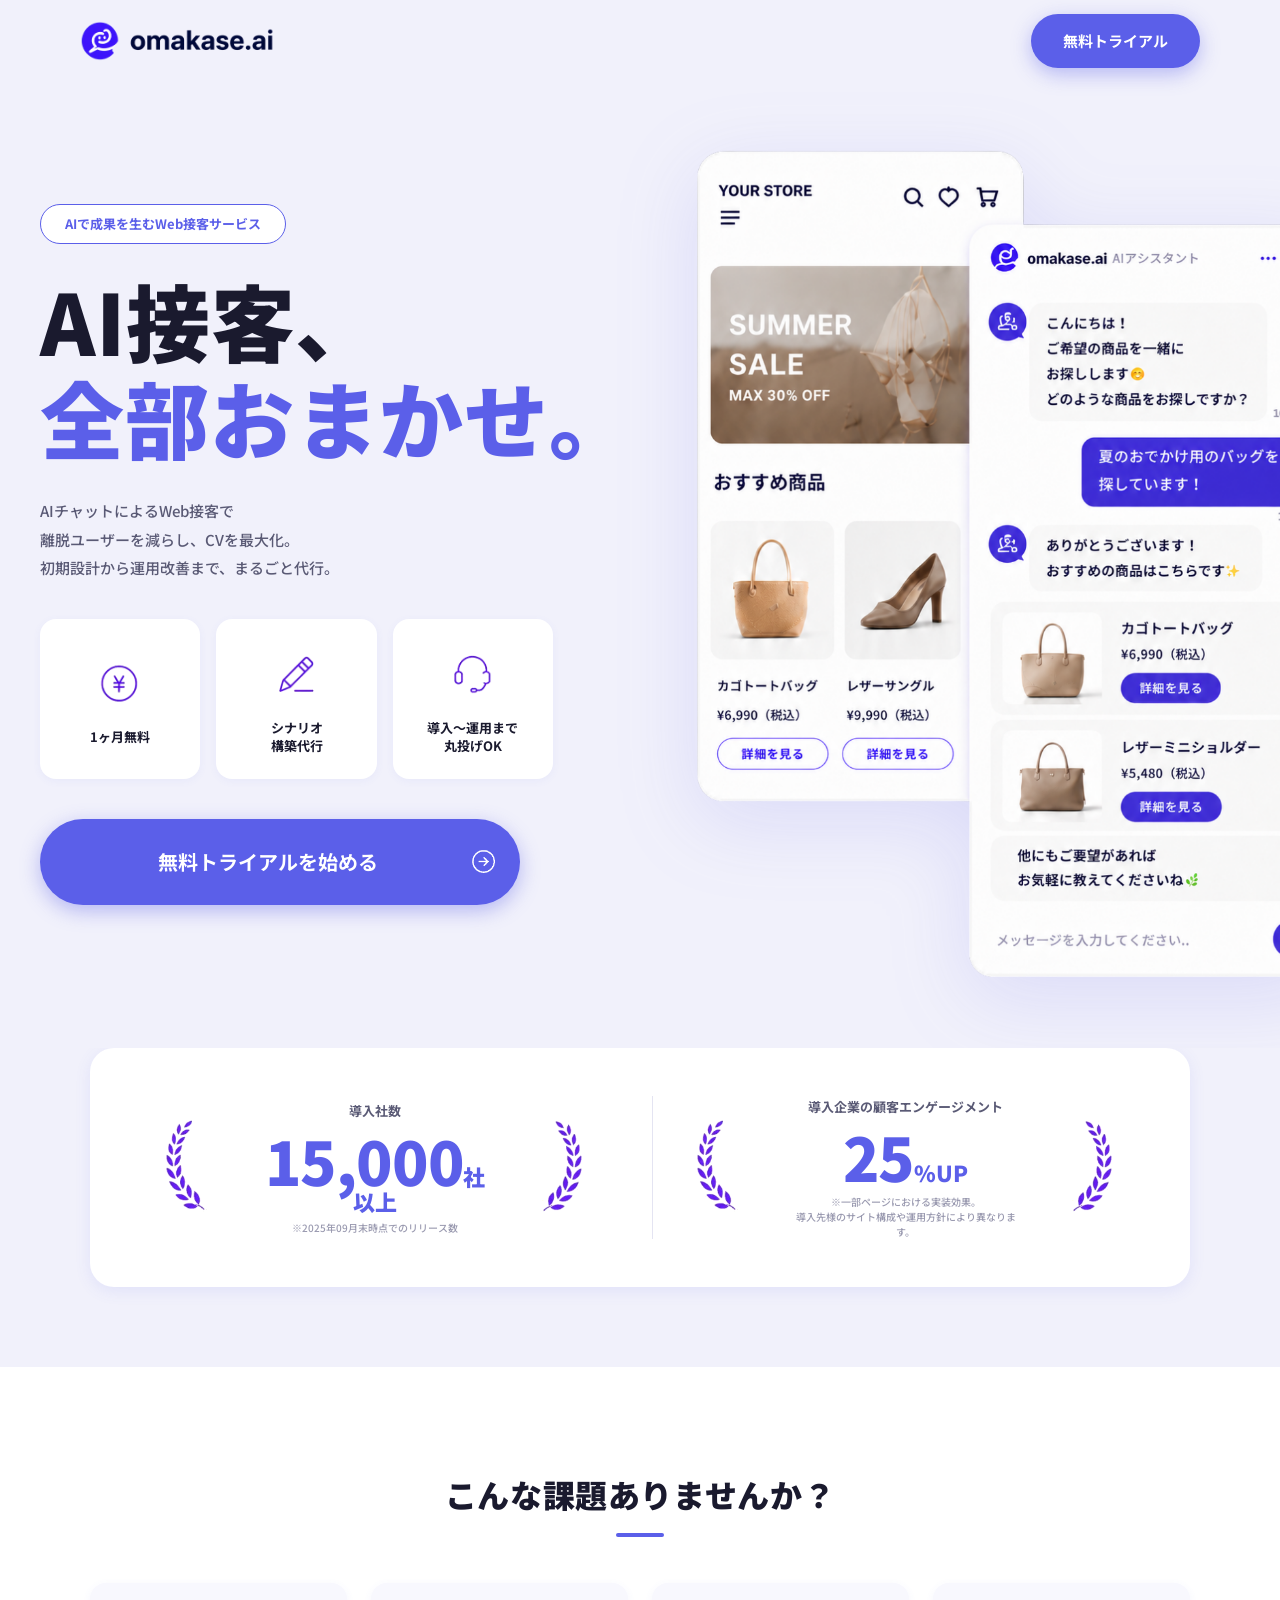
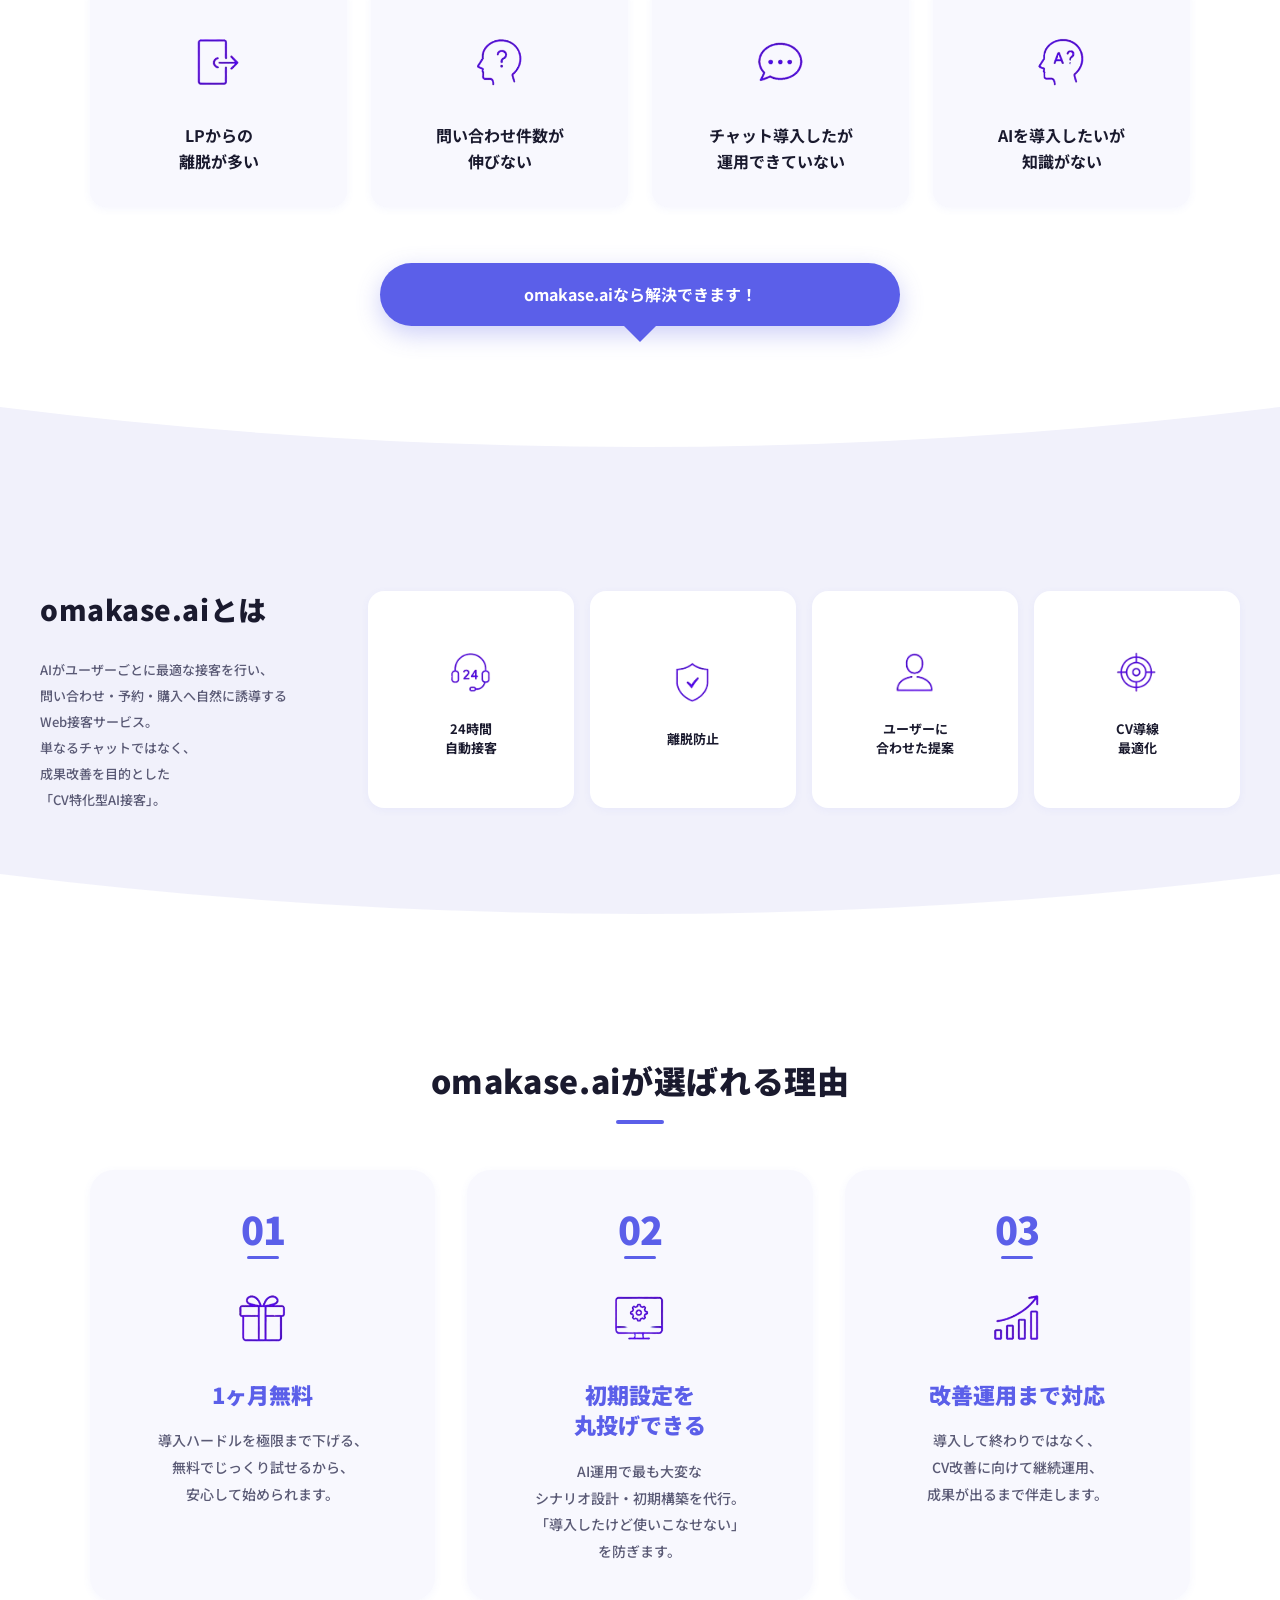
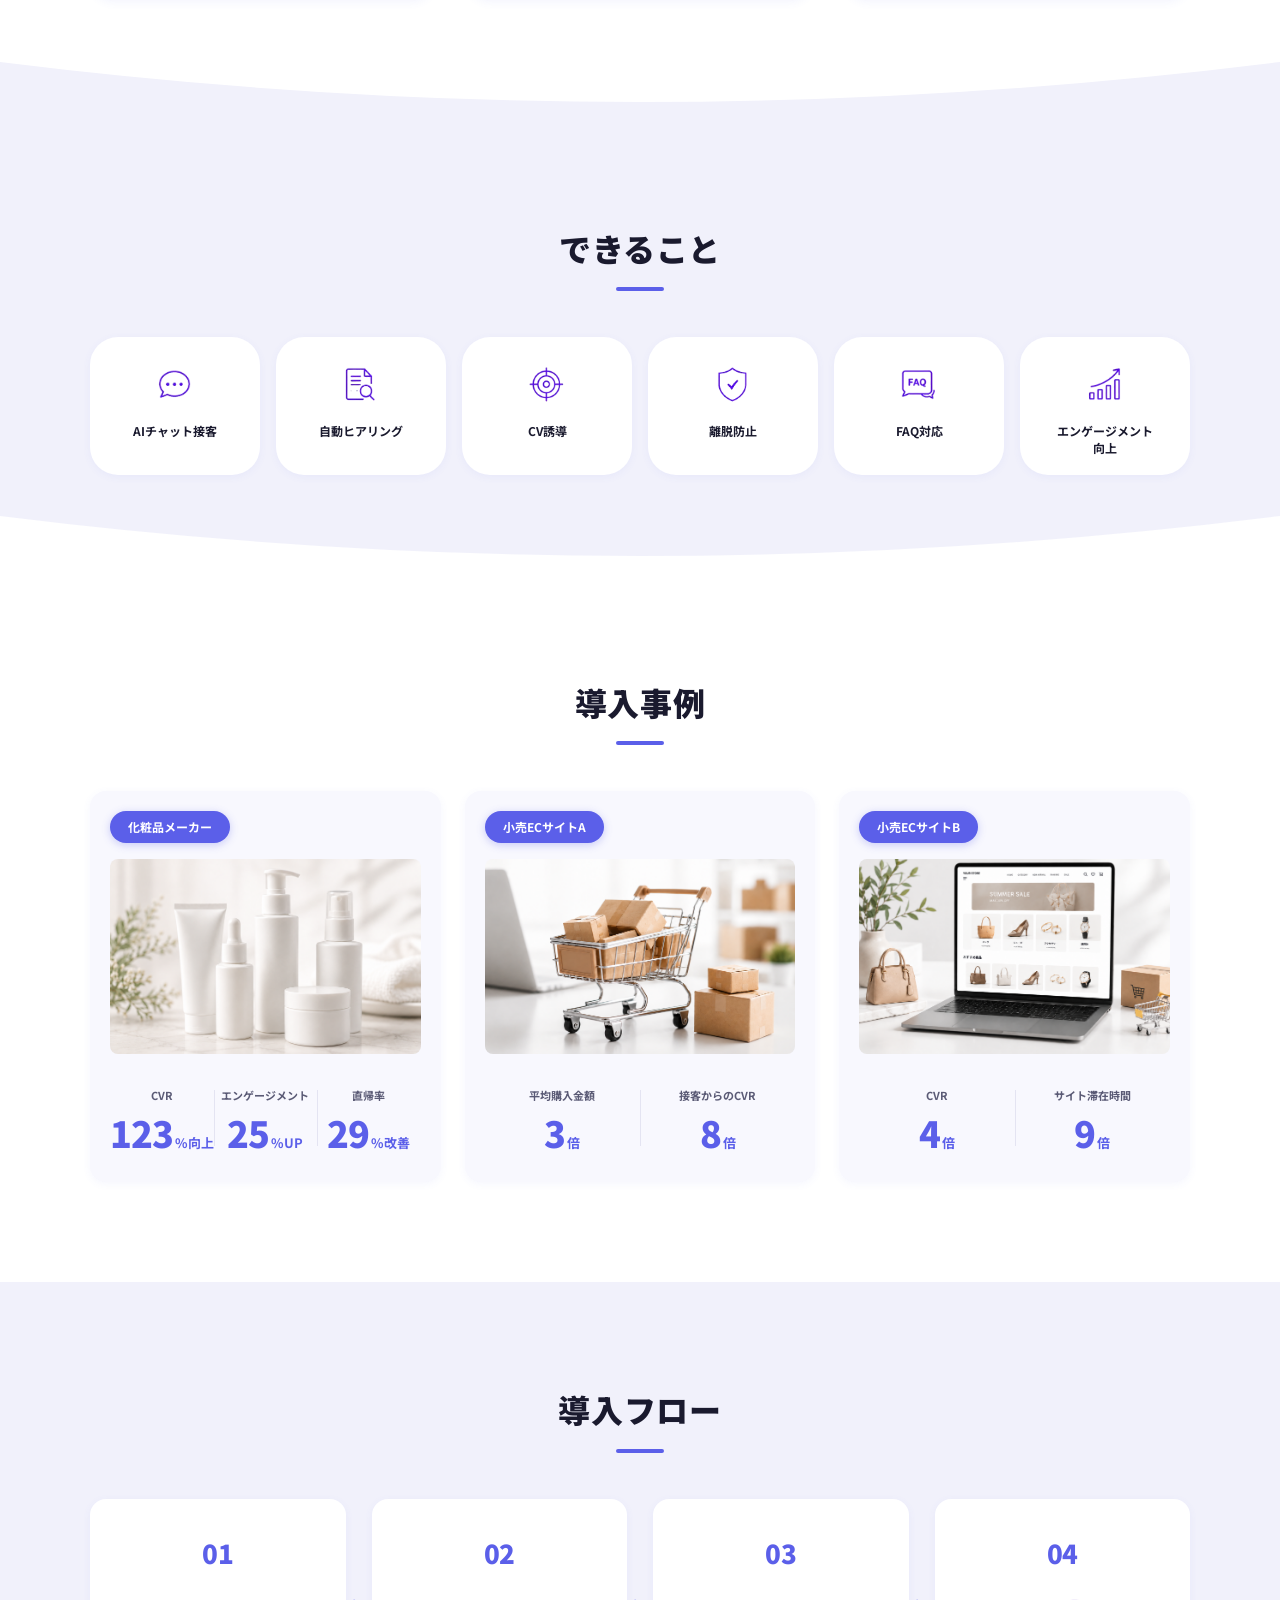
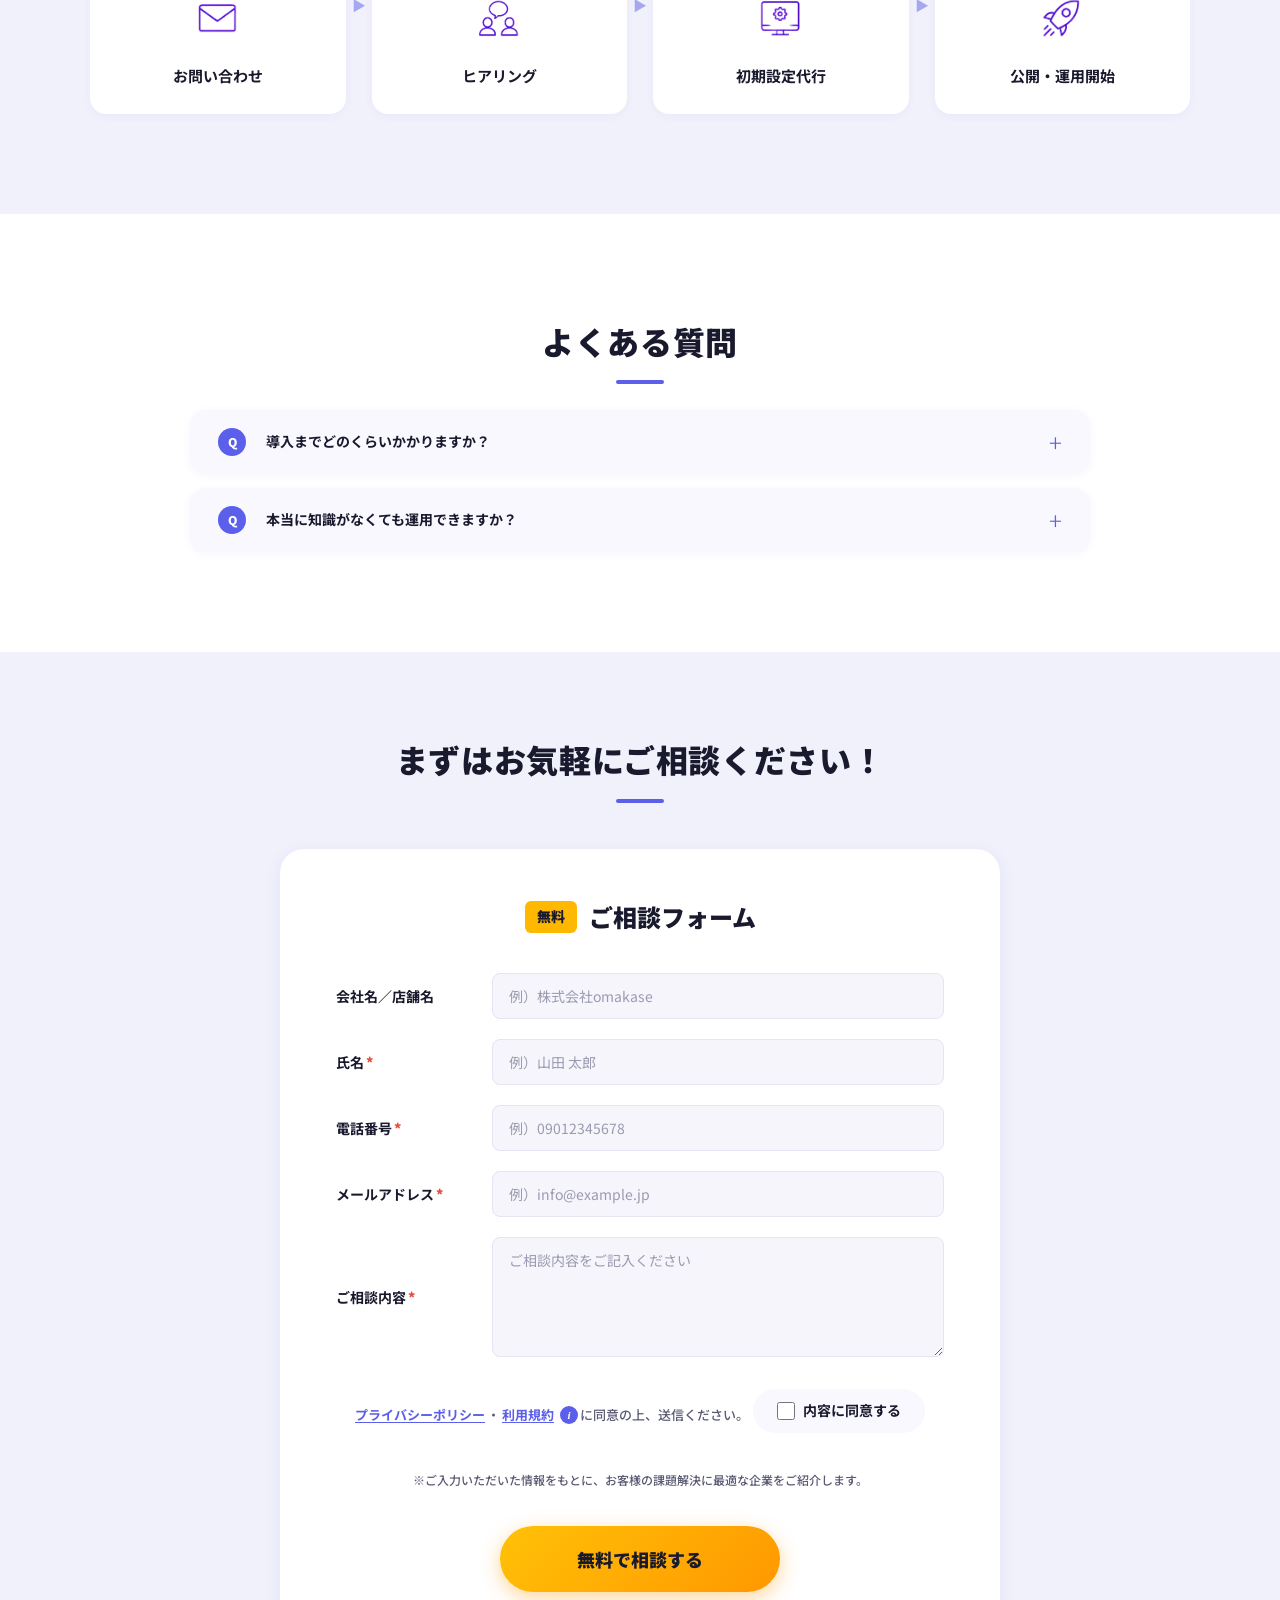
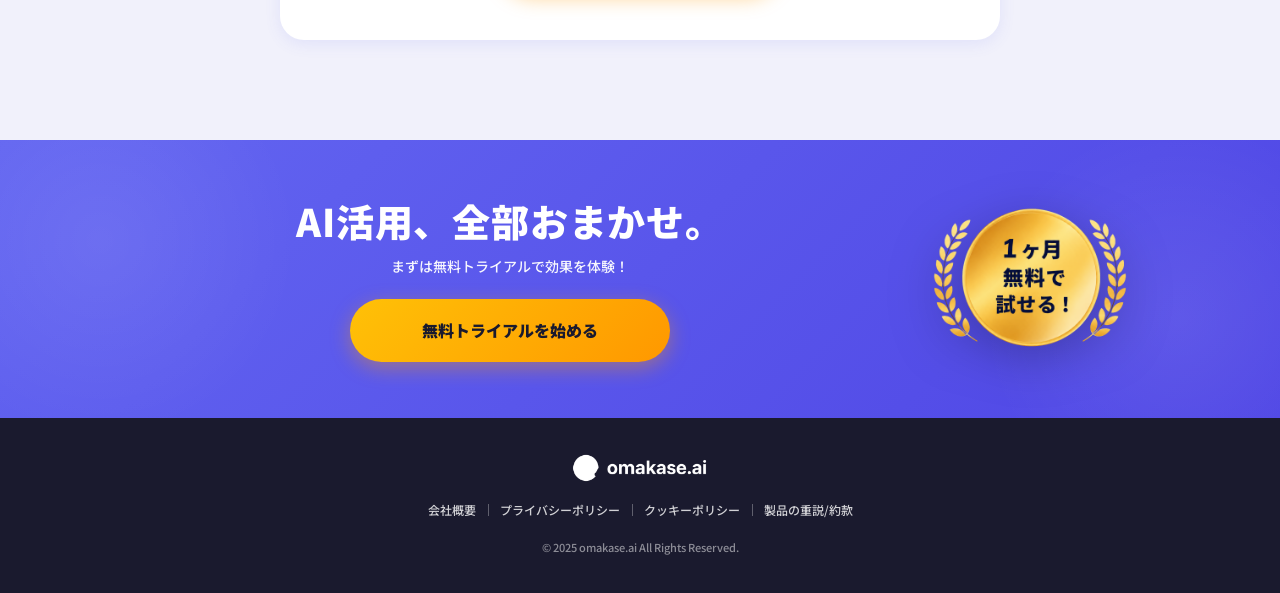
==== commit 1132caf0: "Update index.html" ====
--- a/index.html
+++ b/index.html
@@ -1,328 +1,470 @@
 <!DOCTYPE html>
 <html lang="ja">
 <head>
-<!-- Google Tag Manager -->
-<script>(function(w,d,s,l,i){w[l]=w[l]||[];w[l].push({'gtm.start':
-new Date().getTime(),event:'gtm.js'});var f=d.getElementsByTagName(s)[0],
-j=d.createElement(s),dl=l!='dataLayer'?'&l='+l:'';j.async=true;j.src=
-'https://www.googletagmanager.com/gtm.js?id='+i+dl;f.parentNode.insertBefore(j,f);
-})(window,document,'script','dataLayer','GTM-P5S89ZGV');</script>
-<!-- End Google Tag Manager -->
 <meta charset="UTF-8">
 <meta name="viewport" content="width=device-width, initial-scale=1.0">
-<meta name="format-detection" content="telephone=no">
-<title>法人携帯の窓口｜法人限定 iPhone 17e 端末代金1円〜・月額990円〜</title>
-<meta name="description" content="法人・個人事業主向けの携帯電話導入なら法人携帯の窓口へ。iPhone 17eが端末代金1円〜、月額税込990円〜。最短即日発送、初期費用0円、全国対応。30秒で無料見積もり。">
-<meta property="og:title" content="法人携帯の窓口｜法人限定 iPhone 17e">
-<meta property="og:description" content="端末代金1円〜、月額税込990円〜。最短即日発送、初期費用0円、全国対応。">
-<meta property="og:type" content="website">
+<meta name="description" content="omakase.ai - AIチャットによるWeb接客で離脱ユーザーを減らし、CVを最大化。初期設計から運用改善まで、まるごと代行。">
+<title>omakase.ai｜AI接客、全部おまかせ。</title>
 <link rel="preconnect" href="https://fonts.googleapis.com">
 <link rel="preconnect" href="https://fonts.gstatic.com" crossorigin>
-<link href="https://fonts.googleapis.com/css2?family=Noto+Sans+JP:wght@400;500;700;800;900&display=swap" rel="stylesheet">
-<link rel="stylesheet" href="./css/style.css">
+<link href="https://fonts.googleapis.com/css2?family=Noto+Sans+JP:wght@400;500;700;900&display=swap" rel="stylesheet">
+<link rel="stylesheet" href="css/style.css">
 </head>
 <body>
-<!-- Google Tag Manager (noscript) -->
-<noscript><iframe src="https://www.googletagmanager.com/ns.html?id=GTM-P5S89ZGV"
-height="0" width="0" style="display:none;visibility:hidden"></iframe></noscript>
-<!-- End Google Tag Manager (noscript) -->
-<div class="page-bg">
-<div class="lp-wrapper">
-
-<!-- ヘッダー -->
+
+<!-- ========== ヘッダー ========== -->
 <header class="header">
-  <a href="#" class="header-logo-link">
-    <img src="./images/logo.png" alt="法人携帯の窓口" class="header-logo">
-  </a>
-  <div class="header-actions">
-    <!-- 電話アイコン → ポップアップ表示 -->
-    <button type="button" class="header-action header-tel-action" id="headerTelBtn" aria-label="電話で相談する">
-      <svg viewBox="0 0 24 24" fill="none" stroke="currentColor" stroke-width="2.2" stroke-linecap="round" stroke-linejoin="round" aria-hidden="true" class="header-action-icon">
-        <path d="M22 16.92v3a2 2 0 0 1-2.18 2 19.79 19.79 0 0 1-8.63-3.07 19.5 19.5 0 0 1-6-6 19.79 19.79 0 0 1-3.07-8.67A2 2 0 0 1 4.11 2h3a2 2 0 0 1 2 1.72c.13.96.36 1.9.7 2.81a2 2 0 0 1-.45 2.11L8.09 9.91a16 16 0 0 0 6 6l1.27-1.27a2 2 0 0 1 2.11-.45c.91.34 1.85.57 2.81.7A2 2 0 0 1 22 16.92z"/>
-      </svg>
-      <span class="header-action-label">お電話で<br>相談</span>
-    </button>
-    <!-- フォームアイコン → フォームセクションへスクロール -->
-    <a href="#contact-form" class="header-action header-form-action js-scroll" aria-label="フォームから無料見積もり">
-      <svg viewBox="0 0 24 24" fill="none" stroke="currentColor" stroke-width="2.2" stroke-linecap="round" stroke-linejoin="round" aria-hidden="true" class="header-action-icon">
-        <path d="M14 2H6a2 2 0 0 0-2 2v16a2 2 0 0 0 2 2h12a2 2 0 0 0 2-2V8z"/>
-        <polyline points="14 2 14 8 20 8"/>
-        <line x1="8" y1="13" x2="16" y2="13"/>
-        <line x1="8" y1="17" x2="13" y2="17"/>
-      </svg>
-      <span class="header-action-label"><span class="header-action-sub">＼30秒で送信／</span>無料見積もり</span>
+  <div class="header__inner">
+    <a href="#" class="header__logo">
+      <img src="images/logo.png" alt="omakase.ai">
     </a>
+    <div class="header__right">
+      <a href="#contact" class="btn btn--primary btn--sm">無料トライアル</a>
+    </div>
   </div>
 </header>
 
-<!-- 赤帯マーキー（流れるお知らせ） -->
-<div class="notice-bar" aria-label="お知らせ">
-  <div class="notice-bar-track">
-    <span class="notice-bar-text">法人・個人事業主様限定／お申し込みには各種書類が必要です</span>
-    <span class="notice-bar-text" aria-hidden="true">法人・個人事業主様限定／お申し込みには各種書類が必要です</span>
-    <span class="notice-bar-text" aria-hidden="true">法人・個人事業主様限定／お申し込みには各種書類が必要です</span>
+<!-- ========== ファーストビュー ========== -->
+<section class="fv">
+  <div class="fv__inner">
+    <div class="fv__text">
+      <span class="fv__tag">AIで成果を生むWeb接客サービス</span>
+      <h1 class="fv__title">AI接客、<br><span class="fv__title-accent">全部おまかせ。</span></h1>
+      <p class="fv__lead">
+        AIチャットによるWeb接客で<br>
+        離脱ユーザーを減らし、CVを最大化。<br>
+        初期設計から運用改善まで、まるごと代行。
+      </p>
+      <ul class="fv__features">
+        <li>
+          <span class="fv__feature-icon"><img src="images/icon_01_yen.png" alt=""></span>
+          <span class="fv__feature-text">1ヶ月無料</span>
+        </li>
+        <li>
+          <span class="fv__feature-icon"><img src="images/icon_02_pencil.png" alt=""></span>
+          <span class="fv__feature-text">シナリオ<br>構築代行</span>
+        </li>
+        <li>
+          <span class="fv__feature-icon"><img src="images/icon_03_headset.png" alt=""></span>
+          <span class="fv__feature-text">導入〜運用まで<br>丸投げOK</span>
+        </li>
+      </ul>
+      <a href="#cta" class="btn btn--primary btn--lg btn--with-arrow">
+        無料トライアルを始める
+        <span class="btn__arrow"><img src="images/icon_20_circle_arrow.png" alt=""></span>
+      </a>
+    </div>
+    <div class="fv__image">
+      <img src="images/fv-pop.png" alt="omakase.aiの接客イメージ">
+    </div>
+  </div>
+</section>
+
+<!-- ========== 実績バナー ========== -->
+<section class="stats">
+  <div class="stats__inner">
+    <div class="stats__item">
+      <img src="images/icon_24_wreath_left.png" alt="" class="stats__wreath stats__wreath--left">
+      <div class="stats__content">
+        <p class="stats__label">導入社数</p>
+        <p class="stats__number"><span class="stats__big">15,000</span>社以上</p>
+        <p class="stats__note">※2025年09月末時点でのリリース数</p>
+      </div>
+      <img src="images/icon_25_wreath_right.png" alt="" class="stats__wreath stats__wreath--right">
+    </div>
+    <div class="stats__item">
+      <img src="images/icon_24_wreath_left.png" alt="" class="stats__wreath stats__wreath--left">
+      <div class="stats__content">
+        <p class="stats__label">導入企業の顧客エンゲージメント</p>
+        <p class="stats__number"><span class="stats__big">25</span>%UP</p>
+        <p class="stats__note">※一部ページにおける実装効果。<br>導入先様のサイト構成や運用方針により異なります。</p>
+      </div>
+      <img src="images/icon_25_wreath_right.png" alt="" class="stats__wreath stats__wreath--right">
+    </div>
+  </div>
+</section>
+
+<!-- ========== 課題提起 ========== -->
+<section class="issues arch">
+  <div class="arch__bottom">
+    <svg viewBox="0 0 1440 60" preserveAspectRatio="none" xmlns="http://www.w3.org/2000/svg">
+      <path d="M0,0 Q720,80 1440,0 L1440,60 L0,60 Z" fill="#F1F1FB"/>
+    </svg>
+  </div>
+  <h2 class="section-title">こんな課題ありませんか？</h2>
+  <div class="issues__grid">
+    <div class="issue-card">
+      <div class="issue-card__icon"><img src="images/icon_04_door.png" alt=""></div>
+      <p class="issue-card__text">LPからの<br>離脱が多い</p>
+    </div>
+    <div class="issue-card">
+      <div class="issue-card__icon"><img src="images/icon_05_head_question.png" alt=""></div>
+      <p class="issue-card__text">問い合わせ件数が<br>伸びない</p>
+    </div>
+    <div class="issue-card">
+      <div class="issue-card__icon"><img src="images/icon_06_chat.png" alt=""></div>
+      <p class="issue-card__text">チャット導入したが<br>運用できていない</p>
+    </div>
+    <div class="issue-card">
+      <div class="issue-card__icon"><img src="images/icon_07_head_A.png" alt=""></div>
+      <p class="issue-card__text">AIを導入したいが<br>知識がない</p>
+    </div>
+  </div>
+  <div class="issues__solution">
+    <span>omakase.aiなら解決できます！</span>
+    <div class="issues__solution-arrow"></div>
+  </div>
+</section>
+
+<!-- ========== omakase.aiとは ========== -->
+<section class="about arch">
+  <div class="arch__bottom">
+    <svg viewBox="0 0 1440 60" preserveAspectRatio="none" xmlns="http://www.w3.org/2000/svg">
+      <path d="M0,0 Q720,80 1440,0 L1440,60 L0,60 Z" fill="#FFFFFF"/>
+    </svg>
+  </div>
+  <div class="about__inner">
+    <div class="about__text">
+      <h2 class="about__title">omakase.aiとは</h2>
+      <p class="about__desc">
+        AIがユーザーごとに最適な接客を行い、<br>
+        問い合わせ・予約・購入へ自然に誘導する<br>
+        Web接客サービス。<br>
+        単なるチャットではなく、<br>
+        成果改善を目的とした<br>
+        「CV特化型AI接客」。
+      </p>
+    </div>
+    <div class="about__features">
+      <div class="about-feature">
+        <div class="about-feature__icon"><img src="images/icon_08_headset_24.png" alt=""></div>
+        <p class="about-feature__text">24時間<br>自動接客</p>
+      </div>
+      <div class="about-feature">
+        <div class="about-feature__icon"><img src="images/icon_09_shield.png" alt=""></div>
+        <p class="about-feature__text">離脱防止</p>
+      </div>
+      <div class="about-feature">
+        <div class="about-feature__icon"><img src="images/icon_10_person.png" alt=""></div>
+        <p class="about-feature__text">ユーザーに<br>合わせた提案</p>
+      </div>
+      <div class="about-feature">
+        <div class="about-feature__icon"><img src="images/icon_11_target.png" alt=""></div>
+        <p class="about-feature__text">CV導線<br>最適化</p>
+      </div>
+    </div>
+  </div>
+</section>
+
+<!-- ========== 選ばれる理由 ========== -->
+<section class="reasons arch">
+  <div class="arch__bottom">
+    <svg viewBox="0 0 1440 60" preserveAspectRatio="none" xmlns="http://www.w3.org/2000/svg">
+      <path d="M0,0 Q720,80 1440,0 L1440,60 L0,60 Z" fill="#F1F1FB"/>
+    </svg>
+  </div>
+  <h2 class="section-title">omakase.aiが選ばれる理由</h2>
+  <div class="reasons__grid">
+    <div class="reason-card">
+      <span class="reason-card__number">01</span>
+      <div class="reason-card__icon"><img src="images/icon_12_gift.png" alt=""></div>
+      <h3 class="reason-card__title">1ヶ月無料</h3>
+      <p class="reason-card__text">
+        導入ハードルを極限まで下げる、<br>
+        無料でじっくり試せるから、<br>
+        安心して始められます。
+      </p>
+    </div>
+    <div class="reason-card">
+      <span class="reason-card__number">02</span>
+      <div class="reason-card__icon"><img src="images/icon_13_monitor.png" alt=""></div>
+      <h3 class="reason-card__title">初期設定を<br>丸投げできる</h3>
+      <p class="reason-card__text">
+        AI運用で最も大変な<br>
+        シナリオ設計・初期構築を代行。<br>
+        「導入したけど使いこなせない」<br>
+        を防ぎます。
+      </p>
+    </div>
+    <div class="reason-card">
+      <span class="reason-card__number">03</span>
+      <div class="reason-card__icon"><img src="images/icon_14_chart.png" alt=""></div>
+      <h3 class="reason-card__title">改善運用まで対応</h3>
+      <p class="reason-card__text">
+        導入して終わりではなく、<br>
+        CV改善に向けて継続運用、<br>
+        成果が出るまで伴走します。
+      </p>
+    </div>
+  </div>
+</section>
+
+<!-- ========== できること ========== -->
+<section class="features arch">
+  <div class="arch__bottom">
+    <svg viewBox="0 0 1440 60" preserveAspectRatio="none" xmlns="http://www.w3.org/2000/svg">
+      <path d="M0,0 Q720,80 1440,0 L1440,60 L0,60 Z" fill="#FFFFFF"/>
+    </svg>
+  </div>
+  <h2 class="section-title">できること</h2>
+  <div class="features__grid">
+    <div class="feature-card">
+      <div class="feature-card__icon"><img src="images/icon_06_chat.png" alt=""></div>
+      <p class="feature-card__text">AIチャット接客</p>
+    </div>
+    <div class="feature-card">
+      <div class="feature-card__icon"><img src="images/icon_15_document.png" alt=""></div>
+      <p class="feature-card__text">自動ヒアリング</p>
+    </div>
+    <div class="feature-card">
+      <div class="feature-card__icon"><img src="images/icon_11_target.png" alt=""></div>
+      <p class="feature-card__text">CV誘導</p>
+    </div>
+    <div class="feature-card">
+      <div class="feature-card__icon"><img src="images/icon_09_shield.png" alt=""></div>
+      <p class="feature-card__text">離脱防止</p>
+    </div>
+    <div class="feature-card">
+      <div class="feature-card__icon"><img src="images/icon_16_faq.png" alt=""></div>
+      <p class="feature-card__text">FAQ対応</p>
+    </div>
+    <div class="feature-card">
+      <div class="feature-card__icon"><img src="images/icon_14_chart.png" alt=""></div>
+      <p class="feature-card__text">エンゲージメント<br>向上</p>
+    </div>
+  </div>
+</section>
+
+<!-- ========== 導入事例 ========== -->
+<section class="cases">
+  <h2 class="section-title">導入事例</h2>
+  <div class="cases__grid">
+    <article class="case-card">
+      <span class="case-card__tag">化粧品メーカー</span>
+      <div class="case-card__image">
+        <img src="images/dounyu-kesyohin.png" alt="化粧品メーカー">
+      </div>
+      <div class="case-card__stats">
+        <div class="case-stat">
+          <p class="case-stat__label">CVR</p>
+          <p class="case-stat__value">
+            <span class="case-stat__big">123</span><span class="case-stat__unit">%向上</span>
+          </p>
+        </div>
+        <div class="case-stat">
+          <p class="case-stat__label">エンゲージメント</p>
+          <p class="case-stat__value">
+            <span class="case-stat__big">25</span><span class="case-stat__unit">%UP</span>
+          </p>
+        </div>
+        <div class="case-stat">
+          <p class="case-stat__label">直帰率</p>
+          <p class="case-stat__value">
+            <span class="case-stat__big">29</span><span class="case-stat__unit">%改善</span>
+          </p>
+        </div>
+      </div>
+    </article>
+    <article class="case-card">
+      <span class="case-card__tag">小売ECサイトA</span>
+      <div class="case-card__image">
+        <img src="images/dounyu-ecA.png" alt="小売ECサイトA">
+      </div>
+      <div class="case-card__stats">
+        <div class="case-stat">
+          <p class="case-stat__label">平均購入金額</p>
+          <p class="case-stat__value">
+            <span class="case-stat__big">3</span><span class="case-stat__unit">倍</span>
+          </p>
+        </div>
+        <div class="case-stat">
+          <p class="case-stat__label">接客からのCVR</p>
+          <p class="case-stat__value">
+            <span class="case-stat__big">8</span><span class="case-stat__unit">倍</span>
+          </p>
+        </div>
+      </div>
+    </article>
+    <article class="case-card">
+      <span class="case-card__tag">小売ECサイトB</span>
+      <div class="case-card__image">
+        <img src="images/dounyu-ecB.png" alt="小売ECサイトB">
+      </div>
+      <div class="case-card__stats">
+        <div class="case-stat">
+          <p class="case-stat__label">CVR</p>
+          <p class="case-stat__value">
+            <span class="case-stat__big">4</span><span class="case-stat__unit">倍</span>
+          </p>
+        </div>
+        <div class="case-stat">
+          <p class="case-stat__label">サイト滞在時間</p>
+          <p class="case-stat__value">
+            <span class="case-stat__big">9</span><span class="case-stat__unit">倍</span>
+          </p>
+        </div>
+      </div>
+    </article>
+  </div>
+</section>
+
+<!-- ========== 導入フロー ========== -->
+<section class="flow">
+  <h2 class="section-title">導入フロー</h2>
+  <div class="flow__grid">
+    <div class="flow-step">
+      <span class="flow-step__number">01</span>
+      <div class="flow-step__icon"><img src="images/icon_18_mail.png" alt=""></div>
+      <p class="flow-step__text">お問い合わせ</p>
+    </div>
+    <div class="flow-step__arrow">▶</div>
+    <div class="flow-step">
+      <span class="flow-step__number">02</span>
+      <div class="flow-step__icon"><img src="images/icon_19_people_chat.png" alt=""></div>
+      <p class="flow-step__text">ヒアリング</p>
+    </div>
+    <div class="flow-step__arrow">▶</div>
+    <div class="flow-step">
+      <span class="flow-step__number">03</span>
+      <div class="flow-step__icon"><img src="images/icon_13_monitor.png" alt=""></div>
+      <p class="flow-step__text">初期設定代行</p>
+    </div>
+    <div class="flow-step__arrow">▶</div>
+    <div class="flow-step">
+      <span class="flow-step__number">04</span>
+      <div class="flow-step__icon"><img src="images/icon_17_rocket.png" alt=""></div>
+      <p class="flow-step__text">公開・運用開始</p>
+    </div>
+  </div>
+</section>
+
+<!-- ========== よくある質問 ========== -->
+<section class="faq">
+  <h2 class="section-title">よくある質問</h2>
+  <div class="faq__list">
+    <details class="faq-item">
+      <summary class="faq-item__question">
+        <span class="faq-item__q">Q</span>
+        <span class="faq-item__text">導入までどのくらいかかりますか？</span>
+        <span class="faq-item__toggle">+</span>
+      </summary>
+      <div class="faq-item__answer">
+        <span class="faq-item__a">A</span>
+        <p>最短2週間程度で導入可能です。内容により前後する場合があります。</p>
+      </div>
+    </details>
+    <details class="faq-item">
+      <summary class="faq-item__question">
+        <span class="faq-item__q">Q</span>
+        <span class="faq-item__text">本当に知識がなくても運用できますか？</span>
+        <span class="faq-item__toggle">+</span>
+      </summary>
+      <div class="faq-item__answer">
+        <span class="faq-item__a">A</span>
+        <p>はい、すべておまかせいただけます。専門知識は不要です。</p>
+      </div>
+    </details>
+  </div>
+</section>
+
+<!-- ========== お問い合わせフォーム ========== -->
+<section class="contact" id="contact">
+  <div class="contact__inner">
+    <h2 class="section-title">まずはお気軽にご相談ください！</h2>
+    <div class="contact__card">
+      <div class="contact__header">
+        <span class="contact__badge">無料</span>
+        <h3 class="contact__title">ご相談フォーム</h3>
+      </div>
+      <form id="contact-form" class="contact__form" novalidate>
+        <div class="form-row">
+          <label class="form-row__label" for="company">会社名／店舗名</label>
+          <input type="text" id="company" name="company" class="form-row__input" placeholder="例）株式会社omakase">
+        </div>
+        <div class="form-row">
+          <label class="form-row__label" for="name">氏名<span class="form-row__req">*</span></label>
+          <input type="text" id="name" name="name" class="form-row__input" placeholder="例）山田 太郎" required>
+        </div>
+        <div class="form-row">
+          <label class="form-row__label" for="tel">電話番号<span class="form-row__req">*</span></label>
+          <input type="tel" id="tel" name="tel" class="form-row__input" placeholder="例）09012345678" required>
+        </div>
+        <div class="form-row">
+          <label class="form-row__label" for="email">メールアドレス<span class="form-row__req">*</span></label>
+          <input type="email" id="email" name="email" class="form-row__input" placeholder="例）info@example.jp" required>
+        </div>
+        <div class="form-row">
+          <label class="form-row__label" for="message">ご相談内容<span class="form-row__req">*</span></label>
+          <textarea id="message" name="message" class="form-row__textarea" placeholder="ご相談内容をご記入ください" required></textarea>
+        </div>
+
+        <div class="form-agree">
+          <p class="form-agree__text">
+            <a href="https://012grp.co.jp/policy" target="_blank" rel="noopener" class="form-agree__link">プライバシーポリシー</a>
+            ・
+            <a href="#" id="terms-link" class="form-agree__link">利用規約</a><button type="button" id="terms-icon" class="form-agree__icon" aria-label="利用規約について">i</button>
+            に同意の上、送信ください。
+          </p>
+          <label class="form-agree__check">
+            <input type="checkbox" id="agree" required>
+            <span>内容に同意する</span>
+          </label>
+        </div>
+
+        <div class="form-note">
+          <p>※ご入力いただいた情報をもとに、お客様の課題解決に最適な企業をご紹介します。</p>
+        </div>
+
+        <div class="form-submit">
+          <button type="submit" class="btn btn--accent btn--lg" id="submit-btn">
+            <span class="btn__text">無料で相談する</span>
+          </button>
+        </div>
+      </form>
+    </div>
+  </div>
+</section>
+
+<!-- ========== 利用規約モーダル ========== -->
+<div class="modal" id="terms-modal" aria-hidden="true">
+  <div class="modal__overlay" data-close></div>
+  <div class="modal__content" role="dialog" aria-labelledby="terms-modal-title">
+    <button class="modal__close" data-close aria-label="閉じる">×</button>
+    <h4 id="terms-modal-title" class="modal__title">利用規約について</h4>
+    <p class="modal__body">本サービスでお問い合わせ、資料請求、資料ダウンロードをしていただいた際にご入力頂きました情報は、お問い合わせに対する回答のために利用いたします。また、弊社が取り扱う商品・サービスに関する情報のご案内・商品・サービスのご提供、広告・宣伝・告知などを内容とする電子メール、電話、DM、ハガキ等でのお知らせ等の目的におきましても利用・管理・保管されます。</p>
   </div>
 </div>
 
-<!-- FV -->
-<section class="fv">
-  <!-- 背景画像 -->
-  <img src="./images/fv-bg.png" class="fv-bg" alt="">
-
-  <!-- iPhone本体（背面） -->
-  <img src="./images/iphone.png" class="fv-phone" alt="">
-
-  <!-- メインコピー画像（前面） -->
-  <img src="./images/fv-text.png" class="fv-text" alt="法人限定 iPhone 17e 端末代金1円〜">
-
-  <!-- 月額料金バナー（画像） -->
-  <img src="./images/plan.png" class="monthly-banner" alt="月額料金 900円〜 税込990円〜 複数台ならもっとお値下げ">
-
-  <!-- メインCTA（画像） -->
-  <a href="#contact-form" class="cta-link js-scroll" aria-label="無料見積もりはこちらへ">
-    <img src="./images/cta.png" class="cta-img" alt="30秒でカンタン 無料見積もりはこちら">
-  </a>
-</section>
-
-<!-- 選ばれるポイント -->
-<section class="benefits">
-  <h2 class="benefit-title"><span>選ばれるポイント</span></h2>
-
-  <div class="benefit-main-grid">
-    <div class="benefit-card large">
-      <img class="benefit-icon-large" src="./images/icon-01-truck.png" alt="" loading="lazy">
-      <div class="benefit-small-text">最短</div>
-      <div class="benefit-red">即日発送</div>
-    </div>
-    <div class="benefit-card large">
-      <div class="benefit-small-text">初期費用</div>
-      <img class="zero-yen-img" src="./images/icon-02-0yen.png" alt="" loading="lazy">
-    </div>
-    <div class="benefit-card large">
-      <img class="benefit-icon-large" src="./images/icon-03-business.png" alt="" loading="lazy">
-      <div class="benefit-small-text">個人事業主でも</div>
-      <div class="benefit-red">OK</div>
-    </div>
-  </div>
-
-  <div class="benefit-sub-grid">
-    <div class="benefit-card small">
-      <img class="benefit-icon-small" src="./images/icon-04-number.png" alt="" loading="lazy">
-      <div class="benefit-sub-title">番号そのまま</div>
-      <div class="benefit-sub-red">引き継ぎOK</div>
-    </div>
-    <div class="benefit-card small">
-      <img class="benefit-icon-small" src="./images/icon-05-online.png" alt="" loading="lazy">
-      <div class="benefit-sub-title">オンラインで<br>申込完了</div>
-    </div>
-    <div class="benefit-card small">
-      <img class="benefit-icon-small" src="./images/icon-06-phone.png" alt="" loading="lazy">
-      <div class="benefit-sub-title">1台からでも<br>OK</div>
-    </div>
-    <div class="benefit-card small">
-      <img class="benefit-icon-small" src="./images/icon-07-shield.png" alt="" loading="lazy">
-      <div class="benefit-sub-title">充実の<br>保証サポート</div>
-    </div>
-    <div class="benefit-card small">
-      <img class="benefit-icon-small" src="./images/icon-08-japan.png" alt="" loading="lazy">
-      <div class="benefit-sub-red">全国対応</div>
-    </div>
-  </div>
-</section>
-
-<!-- フォーム -->
-<section class="biz-form-wrap" id="contact-form">
-  <form class="biz-form" id="leadForm" novalidate>
-    <h2>お見積り・お問合せ</h2>
-    <p class="form-lead">必要事項をご入力ください。</p>
-
-    <!-- URLパラメータ追跡（GTM/広告計測用） -->
-    <!-- LPパス（自動判定用） -->
-    <input type="hidden" name="lp_path" id="trk-lp_path">
-    <!-- UTM標準（GA4自動連携） -->
-    <input type="hidden" name="utm_source" id="trk-utm_source">
-    <input type="hidden" name="utm_medium" id="trk-utm_medium">
-    <input type="hidden" name="utm_campaign" id="trk-utm_campaign">
-    <input type="hidden" name="utm_term" id="trk-utm_term">
-    <input type="hidden" name="utm_content" id="trk-utm_content">
-    <!-- 配信面・追加情報 -->
-    <input type="hidden" name="placement" id="trk-placement">
-    <input type="hidden" name="keyword" id="trk-keyword">
-    <input type="hidden" name="matchtype" id="trk-matchtype">
-    <!-- クリックID（オフラインCVインポート用） -->
-    <input type="hidden" name="gclid" id="trk-gclid">
-    <input type="hidden" name="fbclid" id="trk-fbclid">
-    <!-- 独自パラメータ（手動メモ・既存互換） -->
-    <input type="hidden" name="lpv" id="trk-lpv">
-    <input type="hidden" name="src" id="trk-src">
-    <input type="hidden" name="camp" id="trk-camp">
-    <input type="hidden" name="ag" id="trk-ag">
-    <input type="hidden" name="ad" id="trk-ad">
-    <input type="hidden" name="pl" id="trk-pl">
-    <input type="hidden" name="kw" id="trk-kw">
-    <input type="hidden" name="mt" id="trk-mt">
-
-    <div class="form-row">
-      <label for="companyType">会社形態 <span>必須</span></label>
-      <select id="companyType" name="company_type" required>
-        <option value="">選択してください</option>
-        <option value="株式会社">株式会社</option>
-        <option value="有限会社">有限会社</option>
-        <option value="個人事業主">個人事業主</option>
-        <option value="その他営利法人">その他営利法人</option>
-        <option value="その他非営利法人">その他非営利法人</option>
-      </select>
-    </div>
-
-    <!-- 個人事業主向け注意喚起 + 書類確認 -->
-    <div id="soleNotice" class="document-check sole-notice" hidden>
-      <div class="document-check-header">
-        <strong>📋 個人事業主の方へ</strong>
-      </div>
-      <p>通信契約には事業確認が必要なため、下記書類が必須となります。</p>
-      <ul class="document-list">
-        <li>青色申告書 または 開業届の控え</li>
-        <li>本人確認書類</li>
-      </ul>
-      <p class="document-check-question">書類のご準備状況をお選びください</p>
-      <div class="document-check-options">
-        <label class="document-check-radio">
-          <input type="radio" name="doc_check_sole" value="yes" data-allow-submit="true">
-          <span>はい、青色申告書または開業届があります。（またはすぐに準備可能）</span>
-        </label>
-        <label class="document-check-radio">
-          <input type="radio" name="doc_check_sole" value="no" data-allow-submit="false">
-          <span>いいえ、書類はありません。</span>
-        </label>
-      </div>
-      <div class="document-check-deny" data-deny-for="sole" hidden>
-        ※書類のご提示が必須のため、お申し込みをお受けできません。<br>
-        　ご不明点があればお電話にてご相談ください：050-1791-6247
-      </div>
-    </div>
-
-    <!-- 法人系向け書類確認 -->
-    <div id="corpNotice" class="document-check corp-notice" hidden>
-      <div class="document-check-header">
-        <strong>📋 お申し込みに必要な書類</strong>
-      </div>
-      <p>通信契約には法人確認が必要なため、下記書類が必須となります。</p>
-      <ul class="document-list">
-        <li>履歴事項全部証明書（登記簿謄本）</li>
-        <li>本人確認書類</li>
-      </ul>
-      <p class="document-check-question">登記簿謄本のご準備状況をお選びください</p>
-      <div class="document-check-options">
-        <label class="document-check-radio">
-          <input type="radio" name="doc_check_corp" value="yes" data-allow-submit="true">
-          <span>はい、登記簿謄本を取得済です。（またはすぐに準備可能）</span>
-        </label>
-        <label class="document-check-radio">
-          <input type="radio" name="doc_check_corp" value="no" data-allow-submit="false">
-          <span>いいえ、書類はありません。</span>
-        </label>
-      </div>
-      <div class="document-check-deny" data-deny-for="corp" hidden>
-        ※登記簿謄本のご提示が必須のため、お申し込みをお受けできません。<br>
-        　お手元に書類がある場合は、お電話にてご相談ください：050-1791-6247
-      </div>
-    </div>
-
-    <div class="form-row">
-      <label for="companyName">会社名・屋号 <span>必須</span></label>
-      <input id="companyName" type="text" name="company_name" placeholder="例）〇〇商事 / 〇〇屋" required>
-      <p class="form-error" id="err-companyName"></p>
-    </div>
-
-    <div class="form-row">
-      <label for="contactName">ご担当者名 <span>必須</span></label>
-      <input id="contactName" type="text" name="name" placeholder="例）山田 太郎" required>
-      <p class="form-error" id="err-contactName"></p>
-    </div>
-
-    <div class="form-row">
-      <label for="tel">電話番号 <span>必須</span></label>
-      <input id="tel" type="tel" name="tel" placeholder="例）09012345678" required pattern="[0-9\-]+">
-    </div>
-
-    <div class="form-row">
-      <label for="email">メールアドレス <span>必須</span></label>
-      <input id="email" type="email" name="email" placeholder="例）info@example.com" required>
-    </div>
-
-    <div class="form-row">
-      <label for="prefecture">都道府県 <em>任意</em></label>
-      <select id="prefecture" name="prefecture">
-        <option value="">選択してください</option>
-        <option>北海道</option><option>青森県</option><option>岩手県</option><option>宮城県</option>
-        <option>秋田県</option><option>山形県</option><option>福島県</option><option>茨城県</option>
-        <option>栃木県</option><option>群馬県</option><option>埼玉県</option><option>千葉県</option>
-        <option>東京都</option><option>神奈川県</option><option>新潟県</option><option>富山県</option>
-        <option>石川県</option><option>福井県</option><option>山梨県</option><option>長野県</option>
-        <option>岐阜県</option><option>静岡県</option><option>愛知県</option><option>三重県</option>
-        <option>滋賀県</option><option>京都府</option><option>大阪府</option><option>兵庫県</option>
-        <option>奈良県</option><option>和歌山県</option><option>鳥取県</option><option>島根県</option>
-        <option>岡山県</option><option>広島県</option><option>山口県</option><option>徳島県</option>
-        <option>香川県</option><option>愛媛県</option><option>高知県</option><option>福岡県</option>
-        <option>佐賀県</option><option>長崎県</option><option>熊本県</option><option>大分県</option>
-        <option>宮崎県</option><option>鹿児島県</option><option>沖縄県</option>
-      </select>
-    </div>
-
-    <div class="form-row">
-      <label for="contact_time">ご連絡希望時間 <em>任意</em></label>
-      <select id="contact_time" name="contact_time">
-        <option value="">指定なし</option>
-        <option value="9:00~11:00">9:00～11:00</option>
-        <option value="11:00~13:00">11:00～13:00</option>
-        <option value="13:00~15:00">13:00～15:00</option>
-        <option value="15:00~17:00">15:00～17:00</option>
-        <option value="17:00~19:00">17:00～19:00</option>
-      </select>
-    </div>
-
-    <div class="form-row">
-      <label for="message">お問い合わせ内容 <em>任意</em></label>
-      <textarea id="message" name="message" rows="4" placeholder="ご質問・ご要望などをご入力ください"></textarea>
-    </div>
-
-    <button type="submit" class="submit-btn" id="submitBtn">この内容で送信する</button>
-    <p class="privacy-consent"><a href="https://012grp.co.jp/policy" target="_blank" rel="noopener">プライバシーポリシー</a>に同意の上、送信してください</p>
-    <p class="bottom-note">※個人利用目的でのお申し込みは対象外です。</p>
-  </form>
-</section>
-
-<!-- フッター -->
-<footer class="site-footer">
-  <img src="./images/logo.png" alt="法人携帯の窓口" class="footer-logo">
-  <nav class="footer-nav">
-    <a href="../../company/">会社概要</a>
-    <a href="../../commercial-law/">特定商取引法に基づく表記</a>
-    <a href="https://012grp.co.jp/policy" target="_blank" rel="noopener">プライバシーポリシー</a>
-  </nav>
-  <p class="footer-copy">© 2026 法人携帯の窓口</p>
+<!-- ========== フッターCTA ========== -->
+<section class="cta" id="cta">
+  <div class="cta__inner">
+    <div class="cta__text">
+      <h2 class="cta__title">AI活用、全部おまかせ。</h2>
+      <p class="cta__lead">まずは無料トライアルで効果を体験！</p>
+      <a href="#contact" class="btn btn--accent btn--lg">
+        無料トライアルを始める
+      </a>
+    </div>
+    <div class="cta__badge">
+      <img src="images/badge.png" alt="1ヶ月無料で試せる！">
+    </div>
+  </div>
+</section>
+
+<!-- ========== フッター ========== -->
+<footer class="footer">
+  <div class="footer__inner">
+    <img src="images/logo.png" alt="omakase.ai" class="footer__logo">
+    <nav class="footer__nav">
+      <a href="https://012grp.co.jp/company/corporate_profile" target="_blank" rel="noopener">会社概要</a>
+      <a href="https://012grp.co.jp/policy" target="_blank" rel="noopener">プライバシーポリシー</a>
+      <a href="https://012grp.co.jp/cookie" target="_blank" rel="noopener">クッキーポリシー</a>
+      <a href="https://customer.012cloud.jp/" target="_blank" rel="noopener">製品の重説/約款</a>
+    </nav>
+    <p class="footer__copy">&copy; 2025 omakase.ai All Rights Reserved.</p>
+  </div>
 </footer>
 
-</div><!-- /.lp-wrapper -->
-</div><!-- /.page-bg -->
-
-<!-- 電話ポップアップモーダル -->
-<div class="modal" id="telModal" hidden aria-modal="true" role="dialog" aria-labelledby="telModalTitle">
-  <div class="modal-overlay" data-close-tel></div>
-  <div class="modal-card modal-card-tel">
-    <button type="button" class="modal-close-x" data-close-tel aria-label="閉じる">×</button>
-    <h3 id="telModalTitle">お電話でのお問い合わせ</h3>
-    <p class="tel-modal-lead">下記より、お気軽にお電話ください。</p>
-    <a href="tel:05017916247" class="tel-modal-cta" id="telModalCta">
-      <svg viewBox="0 0 24 24" fill="none" stroke="currentColor" stroke-width="2.2" stroke-linecap="round" stroke-linejoin="round" aria-hidden="true">
-        <path d="M22 16.92v3a2 2 0 0 1-2.18 2 19.79 19.79 0 0 1-8.63-3.07 19.5 19.5 0 0 1-6-6 19.79 19.79 0 0 1-3.07-8.67A2 2 0 0 1 4.11 2h3a2 2 0 0 1 2 1.72c.13.96.36 1.9.7 2.81a2 2 0 0 1-.45 2.11L8.09 9.91a16 16 0 0 0 6 6l1.27-1.27a2 2 0 0 1 2.11-.45c.91.34 1.85.57 2.81.7A2 2 0 0 1 22 16.92z"/>
-      </svg>
-      <span class="tel-modal-num">050-1791-6247</span>
-    </a>
-    <p class="tel-modal-hours">営業時間：平日 9:00〜19:00</p>
-  </div>
-</div>
-
-<script src="./js/main.js"></script>
+<script src="js/script.js"></script>
 </body>
 </html>
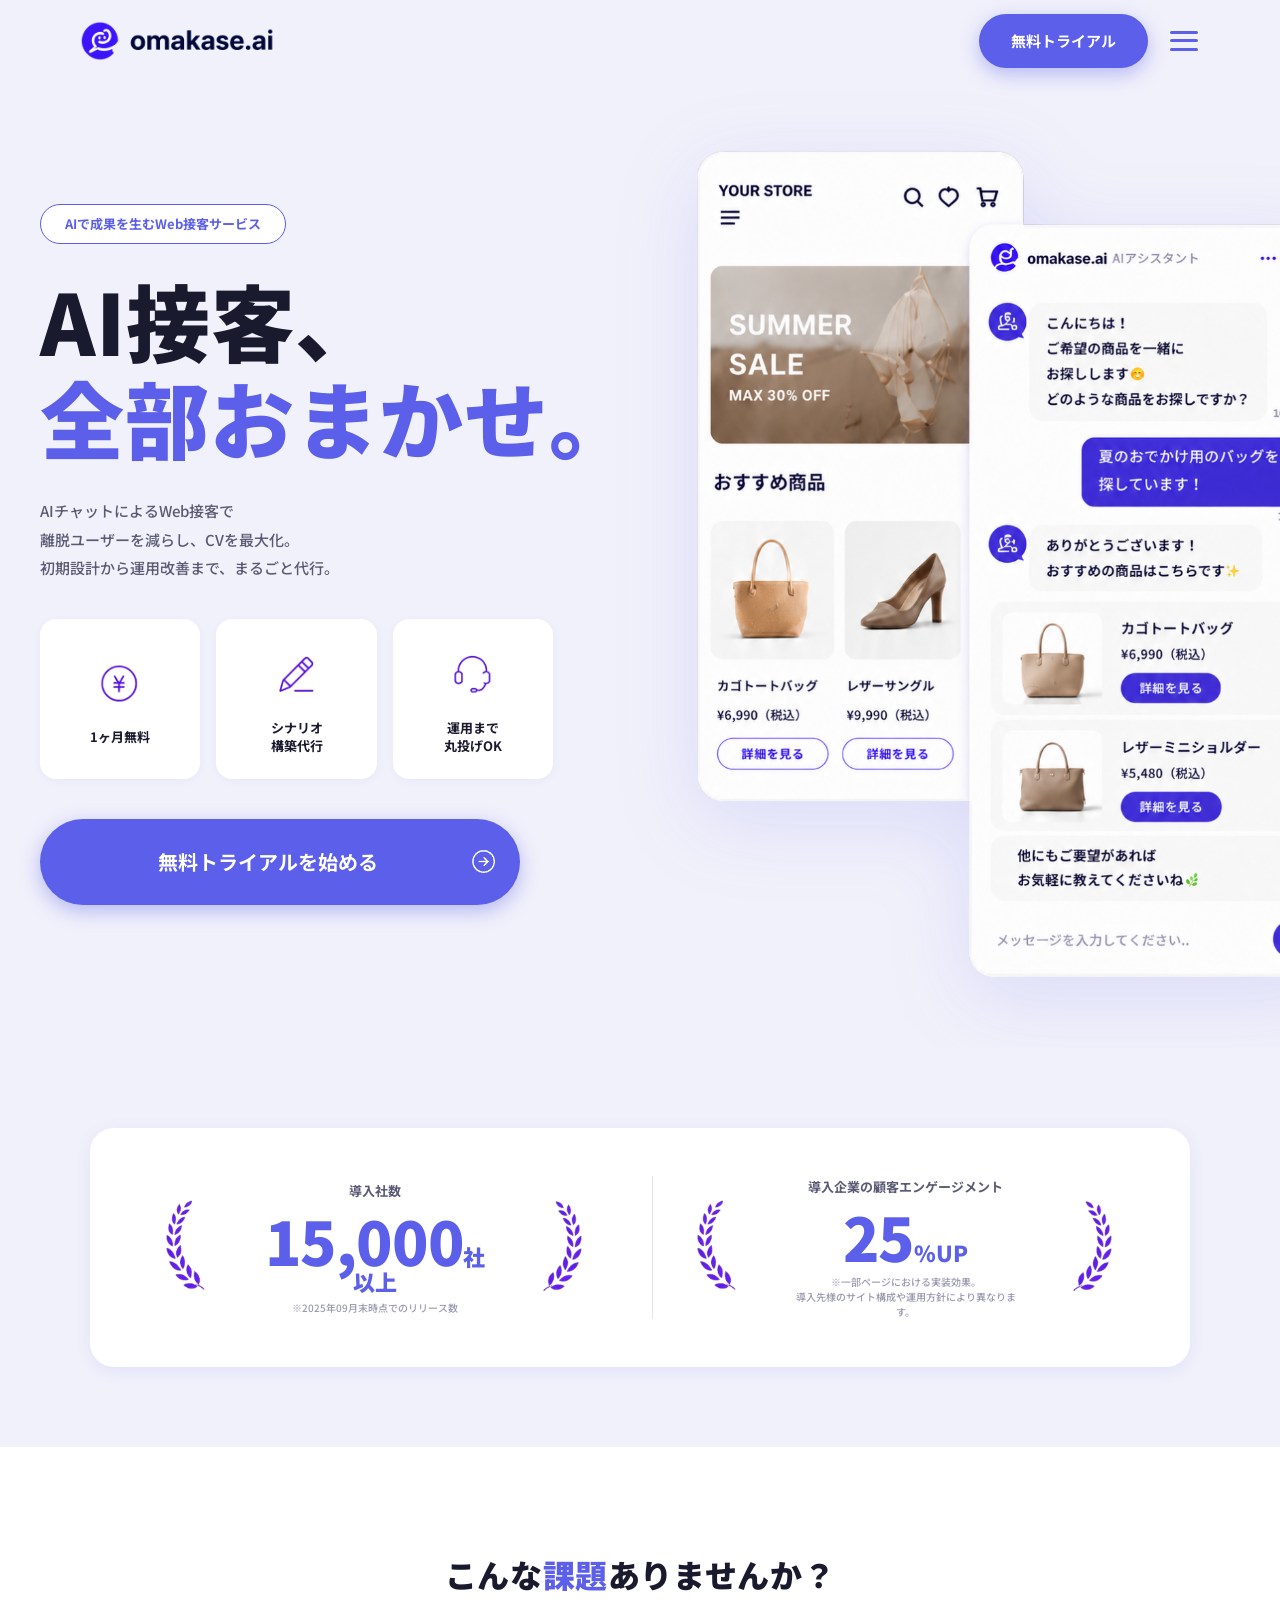
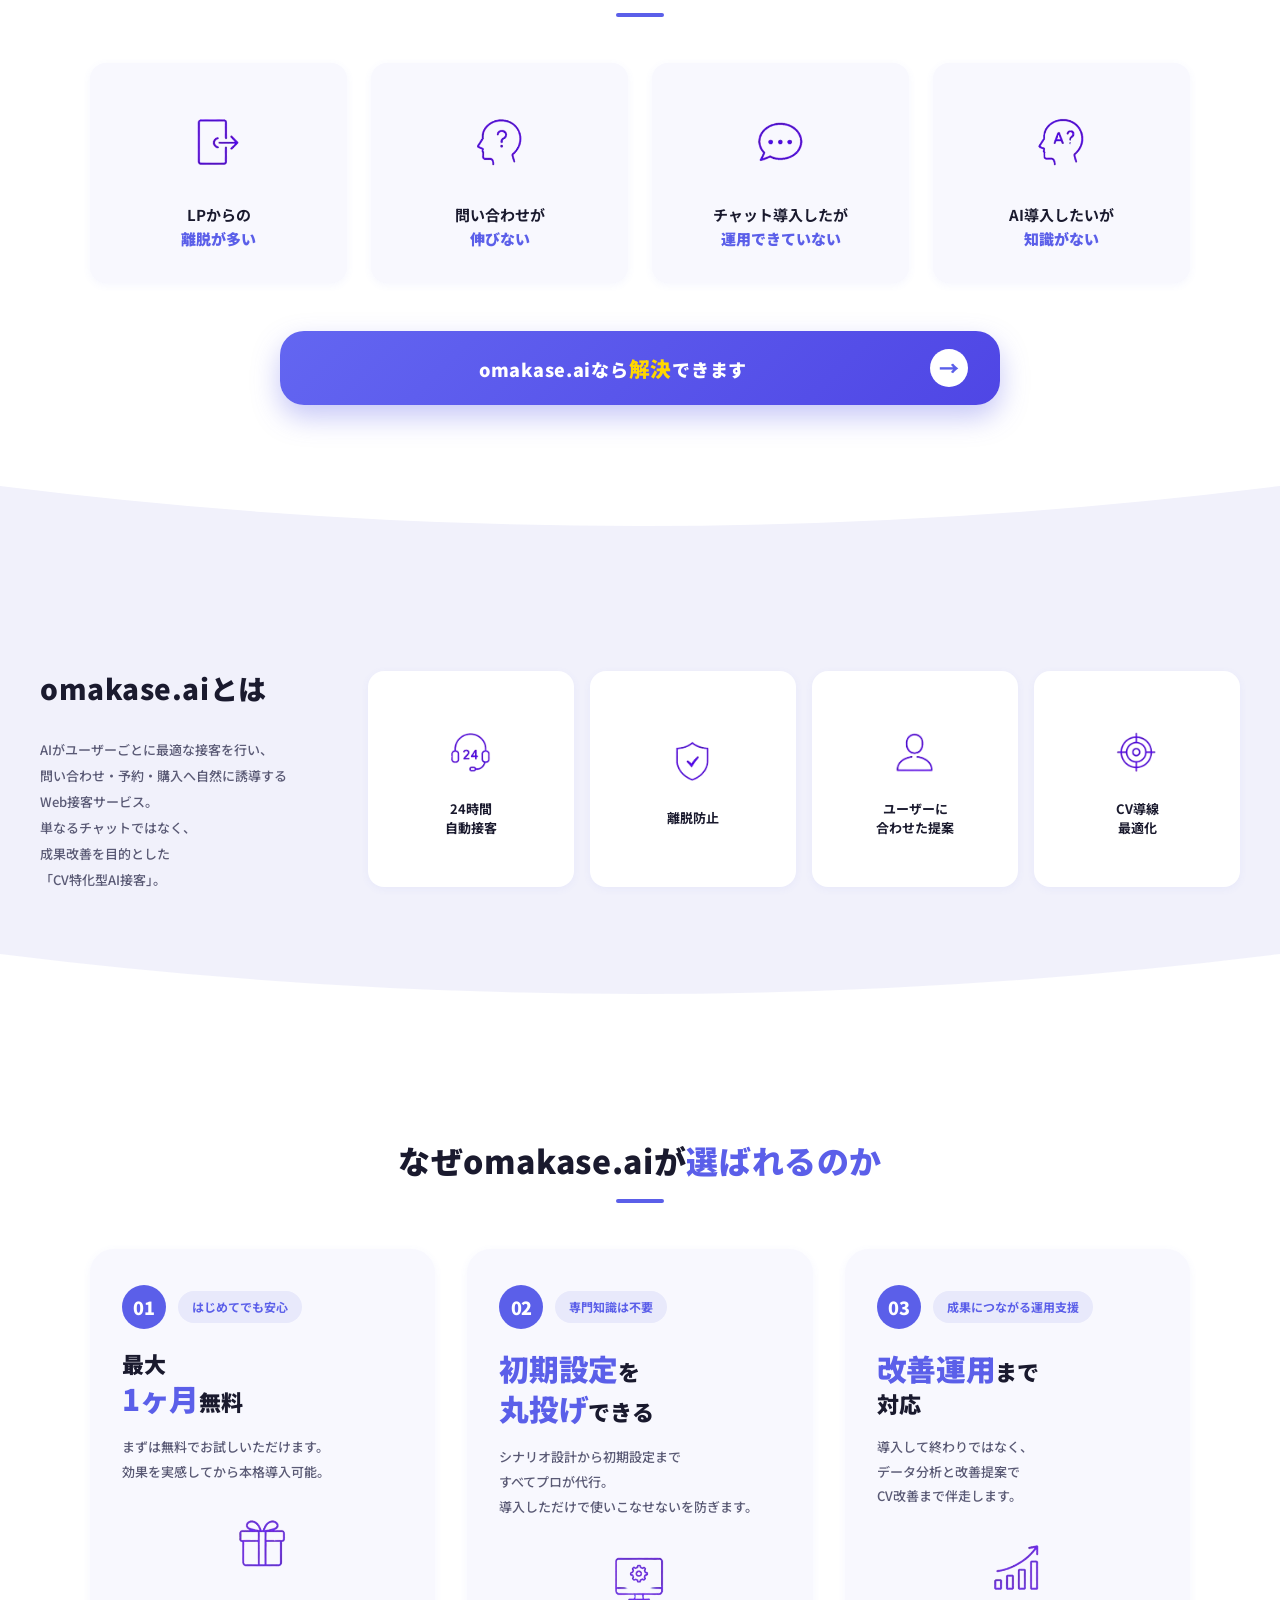
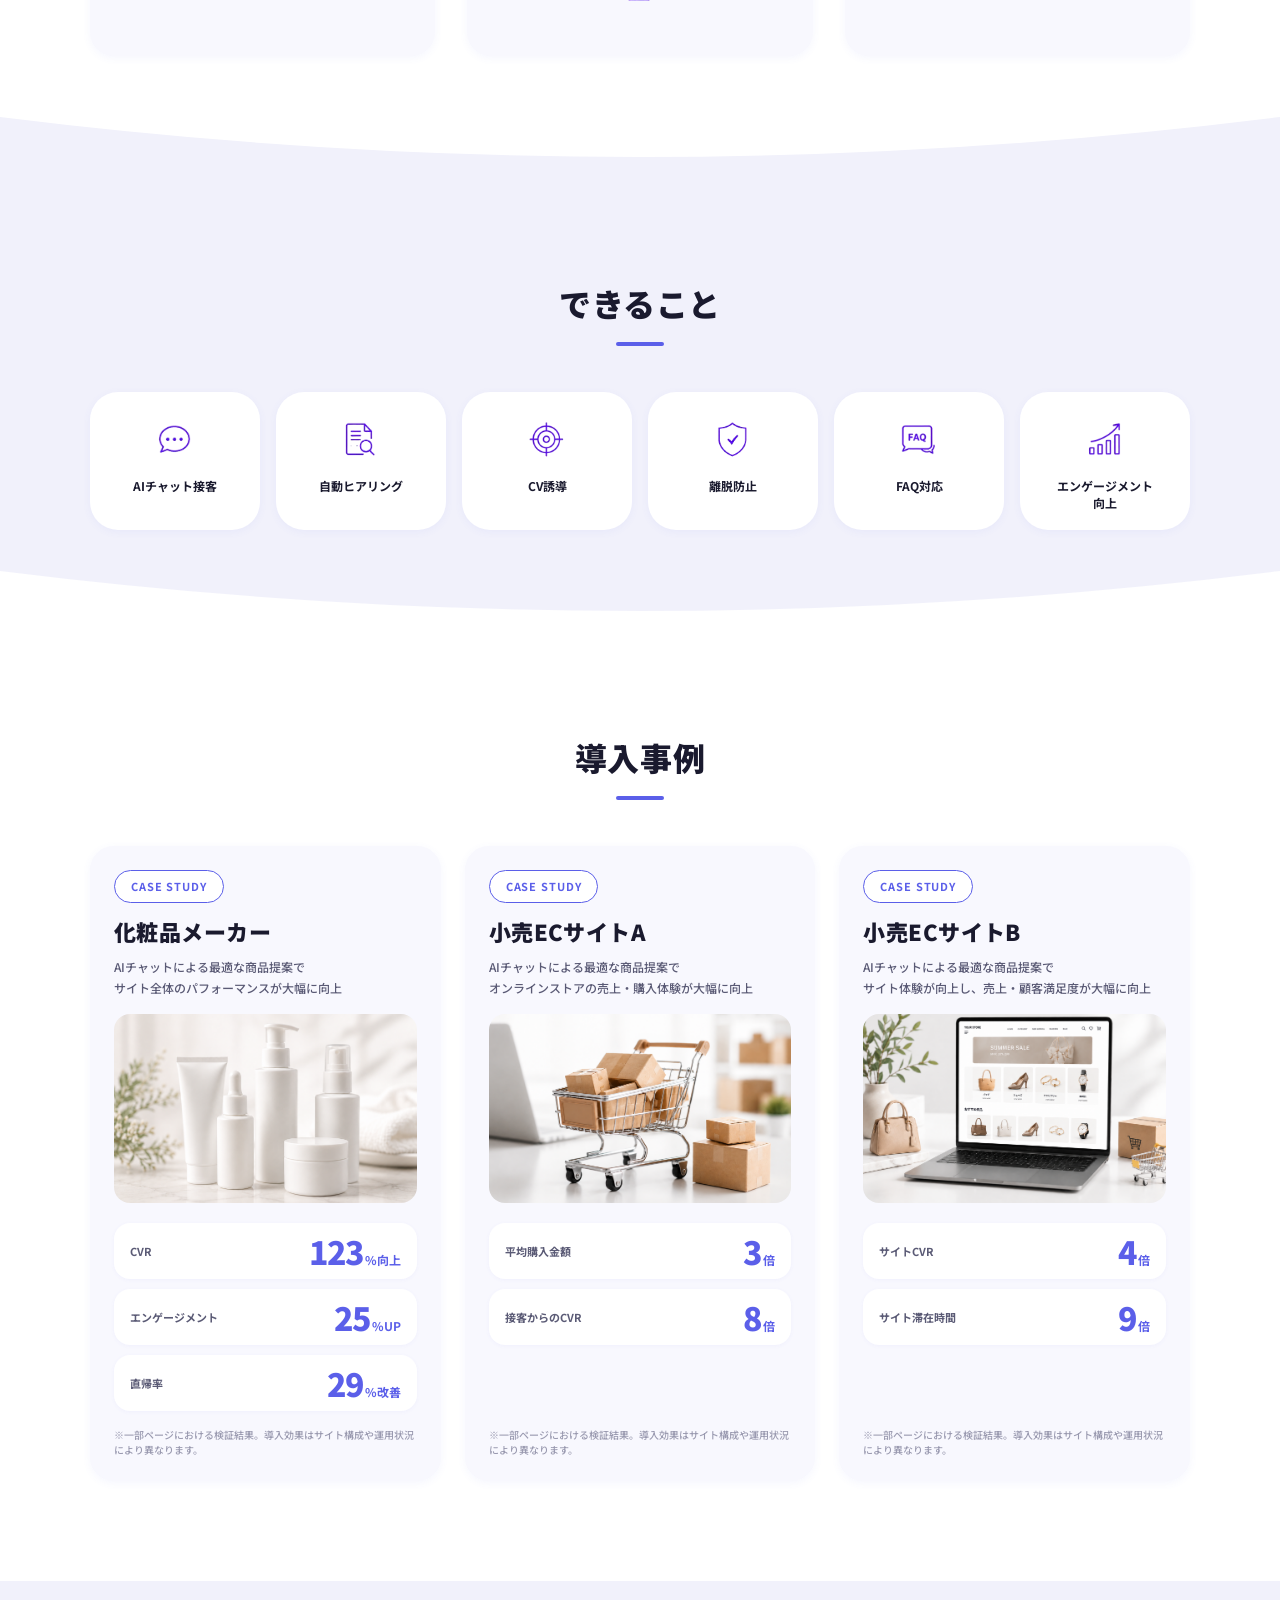
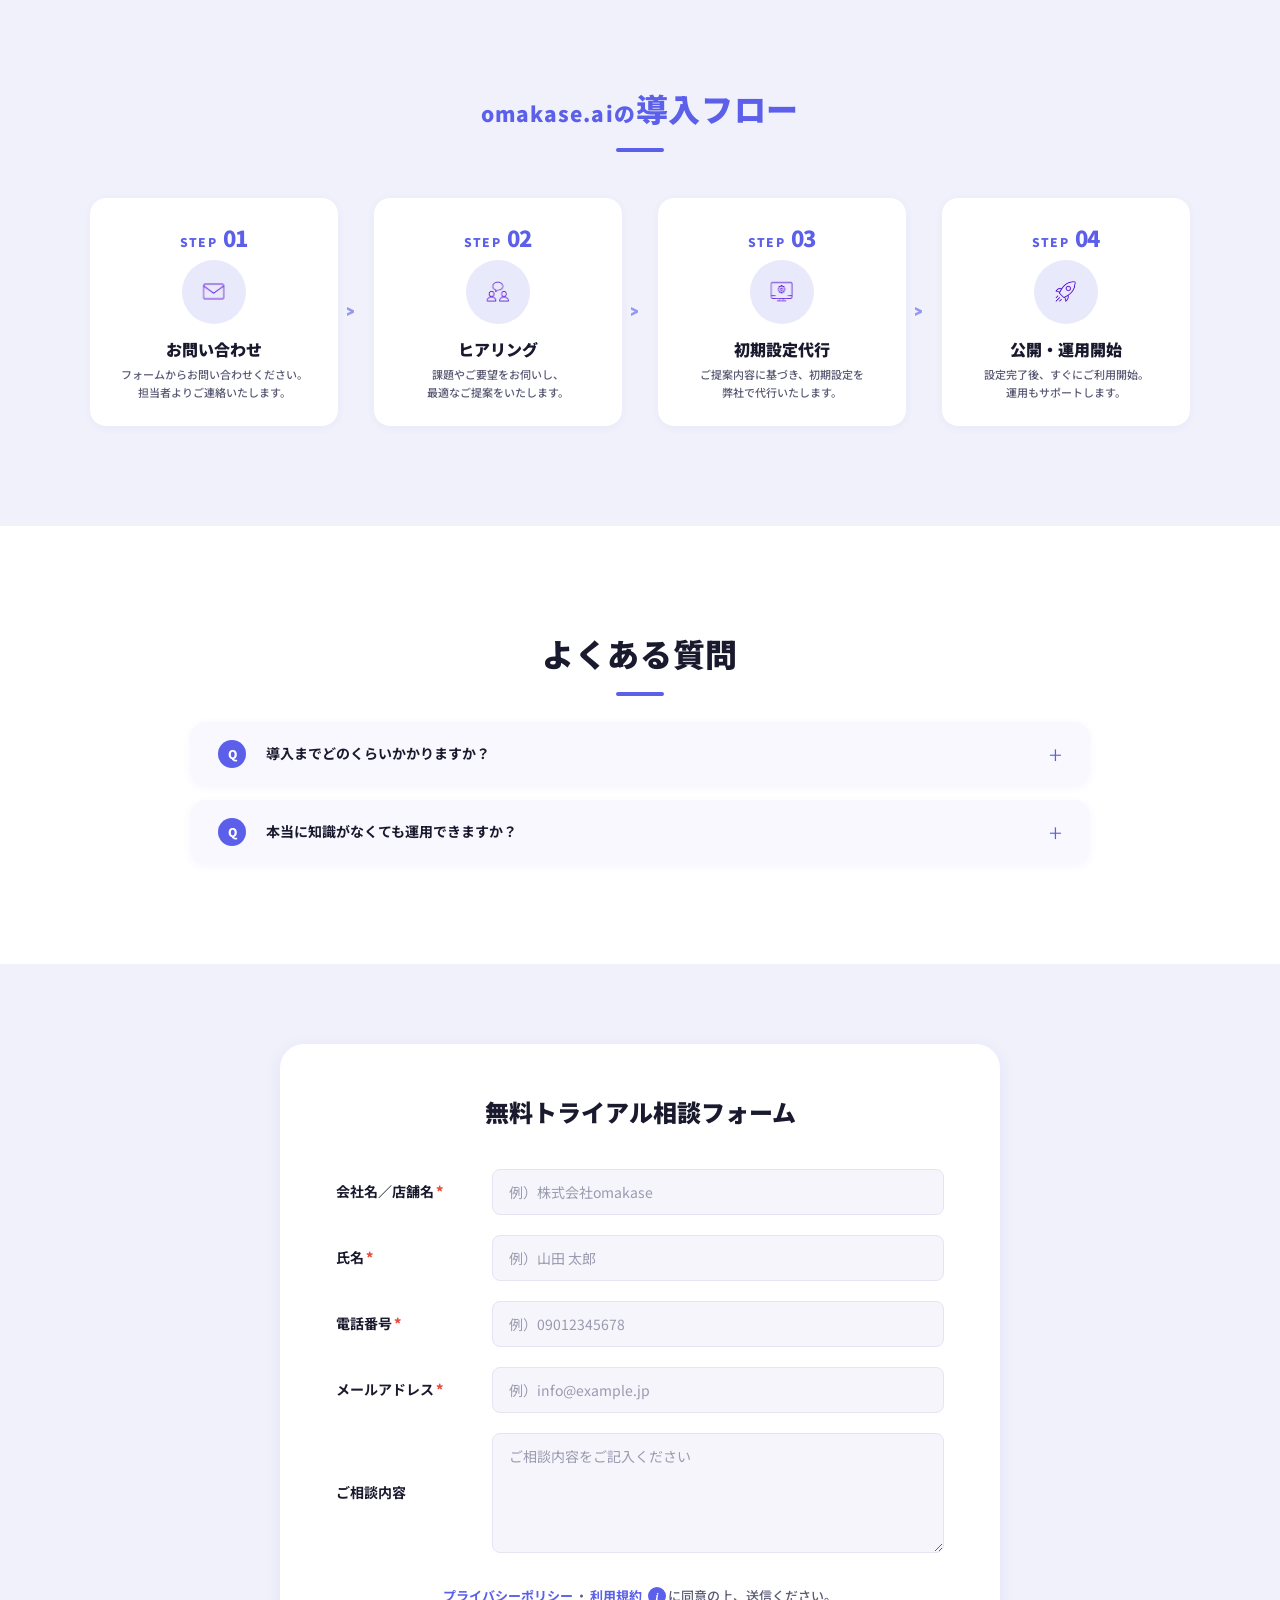
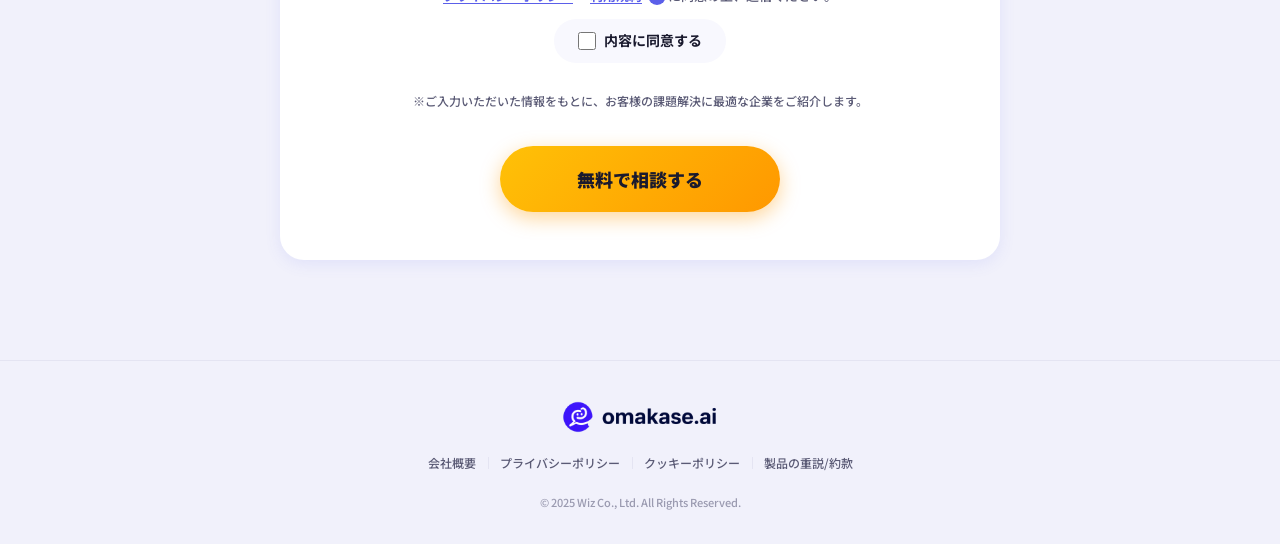
==== commit f750fd23: "Add files via upload" ====
--- a/index.html
+++ b/index.html
@@ -8,28 +8,50 @@
 <link rel="preconnect" href="https://fonts.googleapis.com">
 <link rel="preconnect" href="https://fonts.gstatic.com" crossorigin>
 <link href="https://fonts.googleapis.com/css2?family=Noto+Sans+JP:wght@400;500;700;900&display=swap" rel="stylesheet">
+<link rel="stylesheet" href="https://cdn.jsdelivr.net/npm/swiper@11/swiper-bundle.min.css">
 <link rel="stylesheet" href="css/style.css">
 </head>
 <body>
 
 <!-- ========== ヘッダー ========== -->
-<header class="header">
+<header class="header" id="top">
   <div class="header__inner">
-    <a href="#" class="header__logo">
+    <a href="#top" class="header__logo">
       <img src="images/logo.png" alt="omakase.ai">
     </a>
     <div class="header__right">
-      <a href="#contact" class="btn btn--primary btn--sm">無料トライアル</a>
+      <a href="#contact" class="btn btn--primary btn--sm header__cta">無料トライアル</a>
+      <button class="header__menu" id="menu-btn" aria-label="メニューを開く" aria-expanded="false">
+        <span class="header__menu-bar"></span>
+        <span class="header__menu-bar"></span>
+        <span class="header__menu-bar"></span>
+      </button>
     </div>
   </div>
 </header>
+
+<!-- ========== ドロワーメニュー ========== -->
+<nav class="drawer" id="drawer" aria-hidden="true">
+  <div class="drawer__overlay" data-drawer-close></div>
+  <div class="drawer__content">
+    <button class="drawer__close" data-drawer-close aria-label="メニューを閉じる">×</button>
+    <ul class="drawer__list">
+      <li><a href="#top" data-drawer-link>HOME</a></li>
+      <li><a href="#cases" data-drawer-link>導入事例</a></li>
+      <li><a href="#flow" data-drawer-link>導入フロー</a></li>
+      <li><a href="#contact" data-drawer-link>お問合せ</a></li>
+      <li><a href="https://012grp.co.jp/company/corporate_profile" target="_blank" rel="noopener">運営会社</a></li>
+      <li><a href="https://012grp.co.jp/policy" target="_blank" rel="noopener">プライバシーポリシー</a></li>
+    </ul>
+  </div>
+</nav>
 
 <!-- ========== ファーストビュー ========== -->
 <section class="fv">
   <div class="fv__inner">
     <div class="fv__text">
-      <span class="fv__tag">AIで成果を生むWeb接客サービス</span>
-      <h1 class="fv__title">AI接客、<br><span class="fv__title-accent">全部おまかせ。</span></h1>
+      <span class="fv__tag"><span class="fv__tag-pc">AIで成果を生むWeb接客サービス</span><span class="fv__tag-sp">AIで成果を生むWeb接客</span></span>
+      <h1 class="fv__title">AI接客、<br><span class="fv__title-accent">全部おまかせ。</span><span class="fv__title-sub"><br>CV改善まで、<br><span class="fv__title-accent">丸投げ。</span></span></h1>
       <p class="fv__lead">
         AIチャットによるWeb接客で<br>
         離脱ユーザーを減らし、CVを最大化。<br>
@@ -39,29 +61,36 @@
         <li>
           <span class="fv__feature-icon"><img src="images/icon_01_yen.png" alt=""></span>
           <span class="fv__feature-text">1ヶ月無料</span>
+          <span class="fv__feature-sub">まずは気軽に<br>お試しいただけます</span>
         </li>
         <li>
           <span class="fv__feature-icon"><img src="images/icon_02_pencil.png" alt=""></span>
           <span class="fv__feature-text">シナリオ<br>構築代行</span>
+          <span class="fv__feature-sub">成果に直結する<br>シナリオを設計</span>
         </li>
         <li>
           <span class="fv__feature-icon"><img src="images/icon_03_headset.png" alt=""></span>
-          <span class="fv__feature-text">導入〜運用まで<br>丸投げOK</span>
+          <span class="fv__feature-text">運用まで<br>丸投げOK</span>
+          <span class="fv__feature-sub">導入後の運用改善まで<br>すべてお任せ</span>
         </li>
       </ul>
-      <a href="#cta" class="btn btn--primary btn--lg btn--with-arrow">
+      <a href="#contact" class="btn btn--primary btn--lg btn--with-arrow">
         無料トライアルを始める
         <span class="btn__arrow"><img src="images/icon_20_circle_arrow.png" alt=""></span>
       </a>
     </div>
     <div class="fv__image">
-      <img src="images/fv-pop.png" alt="omakase.aiの接客イメージ">
+      <picture>
+        <source media="(max-width: 767px)" srcset="images/fv-pop-sp.png">
+        <img src="images/fv-pop.png" alt="omakase.aiの接客イメージ">
+      </picture>
     </div>
   </div>
 </section>
 
 <!-- ========== 実績バナー ========== -->
 <section class="stats">
+  <h2 class="section-title section-title--sp-deco"><span>導入実績</span></h2>
   <div class="stats__inner">
     <div class="stats__item">
       <img src="images/icon_24_wreath_left.png" alt="" class="stats__wreath stats__wreath--left">
@@ -91,29 +120,29 @@
       <path d="M0,0 Q720,80 1440,0 L1440,60 L0,60 Z" fill="#F1F1FB"/>
     </svg>
   </div>
-  <h2 class="section-title">こんな課題ありませんか？</h2>
+  <h2 class="section-title">こんな<span class="section-title__accent">課題</span>ありませんか？</h2>
   <div class="issues__grid">
     <div class="issue-card">
       <div class="issue-card__icon"><img src="images/icon_04_door.png" alt=""></div>
-      <p class="issue-card__text">LPからの<br>離脱が多い</p>
+      <p class="issue-card__text"><strong>LPからの</strong><br><span class="issue-card__text-accent">離脱が多い</span></p>
     </div>
     <div class="issue-card">
       <div class="issue-card__icon"><img src="images/icon_05_head_question.png" alt=""></div>
-      <p class="issue-card__text">問い合わせ件数が<br>伸びない</p>
+      <p class="issue-card__text"><strong>問い合わせが</strong><br><span class="issue-card__text-accent">伸びない</span></p>
     </div>
     <div class="issue-card">
       <div class="issue-card__icon"><img src="images/icon_06_chat.png" alt=""></div>
-      <p class="issue-card__text">チャット導入したが<br>運用できていない</p>
+      <p class="issue-card__text"><strong>チャット導入したが</strong><br><span class="issue-card__text-accent">運用できていない</span></p>
     </div>
     <div class="issue-card">
       <div class="issue-card__icon"><img src="images/icon_07_head_A.png" alt=""></div>
-      <p class="issue-card__text">AIを導入したいが<br>知識がない</p>
-    </div>
-  </div>
-  <div class="issues__solution">
-    <span>omakase.aiなら解決できます！</span>
-    <div class="issues__solution-arrow"></div>
-  </div>
+      <p class="issue-card__text"><strong>AI導入したいが</strong><br><span class="issue-card__text-accent">知識がない</span></p>
+    </div>
+  </div>
+  <a href="#contact" class="solution-bar">
+    <span class="solution-bar__text">omakase.aiなら<br class="sp-only"><span class="solution-bar__accent">解決</span>できます</span>
+    <span class="solution-bar__arrow">→</span>
+  </a>
 </section>
 
 <!-- ========== omakase.aiとは ========== -->
@@ -163,38 +192,45 @@
       <path d="M0,0 Q720,80 1440,0 L1440,60 L0,60 Z" fill="#F1F1FB"/>
     </svg>
   </div>
-  <h2 class="section-title">omakase.aiが選ばれる理由</h2>
+  <h2 class="section-title">なぜomakase.aiが<br class="sp-only"><span class="section-title__accent">選ばれるのか</span></h2>
   <div class="reasons__grid">
     <div class="reason-card">
-      <span class="reason-card__number">01</span>
+      <div class="reason-card__header">
+        <span class="reason-card__number">01</span>
+        <span class="reason-card__tag">はじめてでも安心</span>
+      </div>
+      <h3 class="reason-card__title">最大<br><span class="reason-card__title-big">1ヶ月</span>無料</h3>
+      <p class="reason-card__text">
+        まずは無料でお試しいただけます。<br>
+        効果を実感してから本格導入可能。
+      </p>
       <div class="reason-card__icon"><img src="images/icon_12_gift.png" alt=""></div>
-      <h3 class="reason-card__title">1ヶ月無料</h3>
+    </div>
+    <div class="reason-card">
+      <div class="reason-card__header">
+        <span class="reason-card__number">02</span>
+        <span class="reason-card__tag">専門知識は不要</span>
+      </div>
+      <h3 class="reason-card__title"><span class="reason-card__title-big">初期設定</span>を<br><span class="reason-card__title-big">丸投げ</span>できる</h3>
       <p class="reason-card__text">
-        導入ハードルを極限まで下げる、<br>
-        無料でじっくり試せるから、<br>
-        安心して始められます。
+        シナリオ設計から初期設定まで<br>
+        すべてプロが代行。<br>
+        導入しただけで使いこなせないを防ぎます。
       </p>
+      <div class="reason-card__icon"><img src="images/icon_13_monitor.png" alt=""></div>
     </div>
     <div class="reason-card">
-      <span class="reason-card__number">02</span>
-      <div class="reason-card__icon"><img src="images/icon_13_monitor.png" alt=""></div>
-      <h3 class="reason-card__title">初期設定を<br>丸投げできる</h3>
-      <p class="reason-card__text">
-        AI運用で最も大変な<br>
-        シナリオ設計・初期構築を代行。<br>
-        「導入したけど使いこなせない」<br>
-        を防ぎます。
-      </p>
-    </div>
-    <div class="reason-card">
-      <span class="reason-card__number">03</span>
-      <div class="reason-card__icon"><img src="images/icon_14_chart.png" alt=""></div>
-      <h3 class="reason-card__title">改善運用まで対応</h3>
+      <div class="reason-card__header">
+        <span class="reason-card__number">03</span>
+        <span class="reason-card__tag">成果につながる運用支援</span>
+      </div>
+      <h3 class="reason-card__title"><span class="reason-card__title-big">改善運用</span>まで<br>対応</h3>
       <p class="reason-card__text">
         導入して終わりではなく、<br>
-        CV改善に向けて継続運用、<br>
-        成果が出るまで伴走します。
+        データ分析と改善提案で<br>
+        CV改善まで伴走します。
       </p>
+      <div class="reason-card__icon"><img src="images/icon_14_chart.png" alt=""></div>
     </div>
   </div>
 </section>
@@ -236,104 +272,147 @@
 </section>
 
 <!-- ========== 導入事例 ========== -->
-<section class="cases">
-  <h2 class="section-title">導入事例</h2>
-  <div class="cases__grid">
-    <article class="case-card">
-      <span class="case-card__tag">化粧品メーカー</span>
-      <div class="case-card__image">
-        <img src="images/dounyu-kesyohin.png" alt="化粧品メーカー">
-      </div>
-      <div class="case-card__stats">
-        <div class="case-stat">
-          <p class="case-stat__label">CVR</p>
-          <p class="case-stat__value">
-            <span class="case-stat__big">123</span><span class="case-stat__unit">%向上</span>
-          </p>
-        </div>
-        <div class="case-stat">
-          <p class="case-stat__label">エンゲージメント</p>
-          <p class="case-stat__value">
-            <span class="case-stat__big">25</span><span class="case-stat__unit">%UP</span>
-          </p>
-        </div>
-        <div class="case-stat">
-          <p class="case-stat__label">直帰率</p>
-          <p class="case-stat__value">
-            <span class="case-stat__big">29</span><span class="case-stat__unit">%改善</span>
-          </p>
-        </div>
-      </div>
-    </article>
-    <article class="case-card">
-      <span class="case-card__tag">小売ECサイトA</span>
-      <div class="case-card__image">
-        <img src="images/dounyu-ecA.png" alt="小売ECサイトA">
-      </div>
-      <div class="case-card__stats">
-        <div class="case-stat">
-          <p class="case-stat__label">平均購入金額</p>
-          <p class="case-stat__value">
-            <span class="case-stat__big">3</span><span class="case-stat__unit">倍</span>
-          </p>
-        </div>
-        <div class="case-stat">
-          <p class="case-stat__label">接客からのCVR</p>
-          <p class="case-stat__value">
-            <span class="case-stat__big">8</span><span class="case-stat__unit">倍</span>
-          </p>
-        </div>
-      </div>
-    </article>
-    <article class="case-card">
-      <span class="case-card__tag">小売ECサイトB</span>
-      <div class="case-card__image">
-        <img src="images/dounyu-ecB.png" alt="小売ECサイトB">
-      </div>
-      <div class="case-card__stats">
-        <div class="case-stat">
-          <p class="case-stat__label">CVR</p>
-          <p class="case-stat__value">
-            <span class="case-stat__big">4</span><span class="case-stat__unit">倍</span>
-          </p>
-        </div>
-        <div class="case-stat">
-          <p class="case-stat__label">サイト滞在時間</p>
-          <p class="case-stat__value">
-            <span class="case-stat__big">9</span><span class="case-stat__unit">倍</span>
-          </p>
-        </div>
-      </div>
-    </article>
+<section class="cases" id="cases">
+  <h2 class="section-title section-title--sp-deco"><span>導入事例</span></h2>
+
+  <!-- PC: 3カラム / SP: Swiperスライドショー -->
+  <div class="swiper cases__swiper">
+    <div class="swiper-wrapper cases__grid">
+
+      <article class="swiper-slide case-card">
+        <span class="case-card__tag">CASE STUDY</span>
+        <h3 class="case-card__name">化粧品メーカー</h3>
+        <p class="case-card__desc">AIチャットによる最適な商品提案で<br>サイト全体のパフォーマンスが大幅に向上</p>
+        <div class="case-card__image">
+          <img src="images/dounyu-kesyohin.png" alt="化粧品メーカー">
+        </div>
+        <div class="case-card__stats">
+          <div class="case-stat">
+            <p class="case-stat__label">CVR</p>
+            <p class="case-stat__value">
+              <span class="case-stat__big">123</span><span class="case-stat__unit">%向上</span>
+            </p>
+          </div>
+          <div class="case-stat">
+            <p class="case-stat__label">エンゲージメント</p>
+            <p class="case-stat__value">
+              <span class="case-stat__big">25</span><span class="case-stat__unit">%UP</span>
+            </p>
+          </div>
+          <div class="case-stat">
+            <p class="case-stat__label">直帰率</p>
+            <p class="case-stat__value">
+              <span class="case-stat__big">29</span><span class="case-stat__unit">%改善</span>
+            </p>
+          </div>
+        </div>
+        <p class="case-card__note">※一部ページにおける検証結果。導入効果はサイト構成や運用状況により異なります。</p>
+      </article>
+
+      <article class="swiper-slide case-card">
+        <span class="case-card__tag">CASE STUDY</span>
+        <h3 class="case-card__name">小売ECサイトA</h3>
+        <p class="case-card__desc">AIチャットによる最適な商品提案で<br>オンラインストアの売上・購入体験が大幅に向上</p>
+        <div class="case-card__image">
+          <img src="images/dounyu-ecA.png" alt="小売ECサイトA">
+        </div>
+        <div class="case-card__stats">
+          <div class="case-stat">
+            <p class="case-stat__label">平均購入金額</p>
+            <p class="case-stat__value">
+              <span class="case-stat__big">3</span><span class="case-stat__unit">倍</span>
+            </p>
+          </div>
+          <div class="case-stat">
+            <p class="case-stat__label">接客からのCVR</p>
+            <p class="case-stat__value">
+              <span class="case-stat__big">8</span><span class="case-stat__unit">倍</span>
+            </p>
+          </div>
+        </div>
+        <p class="case-card__note">※一部ページにおける検証結果。導入効果はサイト構成や運用状況により異なります。</p>
+      </article>
+
+      <article class="swiper-slide case-card">
+        <span class="case-card__tag">CASE STUDY</span>
+        <h3 class="case-card__name">小売ECサイトB</h3>
+        <p class="case-card__desc">AIチャットによる最適な商品提案で<br>サイト体験が向上し、売上・顧客満足度が大幅に向上</p>
+        <div class="case-card__image">
+          <img src="images/dounyu-ecB.png" alt="小売ECサイトB">
+        </div>
+        <div class="case-card__stats">
+          <div class="case-stat">
+            <p class="case-stat__label">サイトCVR</p>
+            <p class="case-stat__value">
+              <span class="case-stat__big">4</span><span class="case-stat__unit">倍</span>
+            </p>
+          </div>
+          <div class="case-stat">
+            <p class="case-stat__label">サイト滞在時間</p>
+            <p class="case-stat__value">
+              <span class="case-stat__big">9</span><span class="case-stat__unit">倍</span>
+            </p>
+          </div>
+        </div>
+        <p class="case-card__note">※一部ページにおける検証結果。導入効果はサイト構成や運用状況により異なります。</p>
+      </article>
+
+    </div>
+    <!-- スライドショーのドット（SP時のみ表示） -->
+    <div class="swiper-pagination cases__pagination"></div>
   </div>
 </section>
 
 <!-- ========== 導入フロー ========== -->
-<section class="flow">
-  <h2 class="section-title">導入フロー</h2>
+<section class="flow" id="flow">
+  <h2 class="section-title"><span class="section-title__brand">omakase.aiの</span><br class="sp-only"><span class="section-title__accent">導入フロー</span></h2>
   <div class="flow__grid">
     <div class="flow-step">
-      <span class="flow-step__number">01</span>
+      <div class="flow-step__head">
+        <span class="flow-step__label">STEP</span>
+        <span class="flow-step__number">01</span>
+      </div>
       <div class="flow-step__icon"><img src="images/icon_18_mail.png" alt=""></div>
-      <p class="flow-step__text">お問い合わせ</p>
-    </div>
-    <div class="flow-step__arrow">▶</div>
+      <div class="flow-step__body">
+        <p class="flow-step__title">お問い合わせ</p>
+        <p class="flow-step__desc">フォームからお問い合わせください。<br>担当者よりご連絡いたします。</p>
+      </div>
+    </div>
+    <div class="flow-step__arrow"><span>˅</span></div>
     <div class="flow-step">
-      <span class="flow-step__number">02</span>
+      <div class="flow-step__head">
+        <span class="flow-step__label">STEP</span>
+        <span class="flow-step__number">02</span>
+      </div>
       <div class="flow-step__icon"><img src="images/icon_19_people_chat.png" alt=""></div>
-      <p class="flow-step__text">ヒアリング</p>
-    </div>
-    <div class="flow-step__arrow">▶</div>
+      <div class="flow-step__body">
+        <p class="flow-step__title">ヒアリング</p>
+        <p class="flow-step__desc">課題やご要望をお伺いし、<br>最適なご提案をいたします。</p>
+      </div>
+    </div>
+    <div class="flow-step__arrow"><span>˅</span></div>
     <div class="flow-step">
-      <span class="flow-step__number">03</span>
+      <div class="flow-step__head">
+        <span class="flow-step__label">STEP</span>
+        <span class="flow-step__number">03</span>
+      </div>
       <div class="flow-step__icon"><img src="images/icon_13_monitor.png" alt=""></div>
-      <p class="flow-step__text">初期設定代行</p>
-    </div>
-    <div class="flow-step__arrow">▶</div>
+      <div class="flow-step__body">
+        <p class="flow-step__title">初期設定代行</p>
+        <p class="flow-step__desc">ご提案内容に基づき、初期設定を<br>弊社で代行いたします。</p>
+      </div>
+    </div>
+    <div class="flow-step__arrow"><span>˅</span></div>
     <div class="flow-step">
-      <span class="flow-step__number">04</span>
+      <div class="flow-step__head">
+        <span class="flow-step__label">STEP</span>
+        <span class="flow-step__number">04</span>
+      </div>
       <div class="flow-step__icon"><img src="images/icon_17_rocket.png" alt=""></div>
-      <p class="flow-step__text">公開・運用開始</p>
+      <div class="flow-step__body">
+        <p class="flow-step__title">公開・運用開始</p>
+        <p class="flow-step__desc">設定完了後、すぐにご利用開始。<br>運用もサポートします。</p>
+      </div>
     </div>
   </div>
 </section>
@@ -370,16 +449,15 @@
 <!-- ========== お問い合わせフォーム ========== -->
 <section class="contact" id="contact">
   <div class="contact__inner">
-    <h2 class="section-title">まずはお気軽にご相談ください！</h2>
     <div class="contact__card">
       <div class="contact__header">
-        <span class="contact__badge">無料</span>
-        <h3 class="contact__title">ご相談フォーム</h3>
+        <span class="contact__badge" hidden></span>
+        <h3 class="contact__title">無料トライアル相談フォーム</h3>
       </div>
       <form id="contact-form" class="contact__form" novalidate>
         <div class="form-row">
-          <label class="form-row__label" for="company">会社名／店舗名</label>
-          <input type="text" id="company" name="company" class="form-row__input" placeholder="例）株式会社omakase">
+          <label class="form-row__label" for="company">会社名／店舗名<span class="form-row__req">*</span></label>
+          <input type="text" id="company" name="company" class="form-row__input" placeholder="例）株式会社omakase" required>
         </div>
         <div class="form-row">
           <label class="form-row__label" for="name">氏名<span class="form-row__req">*</span></label>
@@ -394,8 +472,8 @@
           <input type="email" id="email" name="email" class="form-row__input" placeholder="例）info@example.jp" required>
         </div>
         <div class="form-row">
-          <label class="form-row__label" for="message">ご相談内容<span class="form-row__req">*</span></label>
-          <textarea id="message" name="message" class="form-row__textarea" placeholder="ご相談内容をご記入ください" required></textarea>
+          <label class="form-row__label" for="message">ご相談内容</label>
+          <textarea id="message" name="message" class="form-row__textarea" placeholder="ご相談内容をご記入ください"></textarea>
         </div>
 
         <div class="form-agree">
@@ -435,22 +513,6 @@
   </div>
 </div>
 
-<!-- ========== フッターCTA ========== -->
-<section class="cta" id="cta">
-  <div class="cta__inner">
-    <div class="cta__text">
-      <h2 class="cta__title">AI活用、全部おまかせ。</h2>
-      <p class="cta__lead">まずは無料トライアルで効果を体験！</p>
-      <a href="#contact" class="btn btn--accent btn--lg">
-        無料トライアルを始める
-      </a>
-    </div>
-    <div class="cta__badge">
-      <img src="images/badge.png" alt="1ヶ月無料で試せる！">
-    </div>
-  </div>
-</section>
-
 <!-- ========== フッター ========== -->
 <footer class="footer">
   <div class="footer__inner">
@@ -461,10 +523,11 @@
       <a href="https://012grp.co.jp/cookie" target="_blank" rel="noopener">クッキーポリシー</a>
       <a href="https://customer.012cloud.jp/" target="_blank" rel="noopener">製品の重説/約款</a>
     </nav>
-    <p class="footer__copy">&copy; 2025 omakase.ai All Rights Reserved.</p>
+    <p class="footer__copy">&copy; 2025 Wiz Co., Ltd. All Rights Reserved.</p>
   </div>
 </footer>
 
+<script src="https://cdn.jsdelivr.net/npm/swiper@11/swiper-bundle.min.js"></script>
 <script src="js/script.js"></script>
 </body>
 </html>
--- a/css/style.css
+++ b/css/style.css
@@ -1,13 +1,13 @@
 /* ==========================================================================
-   omakase.ai LP - style.css (v4: フォーム・モーダル・各修正対応)
+   omakase.ai LP - style.css (v6: SP完全対応・ドロワー・スライドショー)
    ========================================================================== */
 
-/* --- カラー変数 --- */
 :root {
   --color-primary: #5B5FE9;
   --color-primary-dark: #4A4ED4;
   --color-primary-light: #7C80F0;
   --color-primary-pale: #E8E9FB;
+  --color-primary-deep: #3F3FBB;
   --color-bg: #F1F1FB;
   --color-bg-light: #F8F8FE;
   --color-white: #FFFFFF;
@@ -18,27 +18,26 @@
   --color-input-bg: #F5F5FB;
   --color-accent: #FFB800;
   --color-accent-dark: #F59E0B;
+  --color-gold: #FFD700;
   --color-error: #E74C3C;
   --shadow-sm: 0 2px 8px rgba(91, 95, 233, 0.06);
   --shadow-md: 0 4px 16px rgba(91, 95, 233, 0.10);
   --shadow-lg: 0 8px 32px rgba(91, 95, 233, 0.14);
+  --shadow-cta: 0 12px 28px rgba(91, 95, 233, 0.45);
   --radius-sm: 8px;
   --radius-md: 16px;
   --radius-lg: 24px;
   --radius-pill: 999px;
 }
 
-/* --- リセット --- */
+/* リセット */
 *, *::before, *::after {
   box-sizing: border-box;
   margin: 0;
   padding: 0;
 }
 
-html {
-  scroll-behavior: smooth;
-}
-
+html { scroll-behavior: smooth; }
 body {
   font-family: "Noto Sans JP", -apple-system, BlinkMacSystemFont, "Segoe UI", "Helvetica Neue", sans-serif;
   font-weight: 500;
@@ -48,28 +47,18 @@
   -webkit-font-smoothing: antialiased;
   -moz-osx-font-smoothing: grayscale;
 }
-
-img {
-  max-width: 100%;
-  height: auto;
-  display: block;
-}
-
-a {
-  color: inherit;
-  text-decoration: none;
-}
-
-ul {
-  list-style: none;
-}
-
-button {
-  border: none;
-  background: none;
-  cursor: pointer;
-  font-family: inherit;
-}
+img { max-width: 100%; height: auto; display: block; }
+a { color: inherit; text-decoration: none; }
+ul { list-style: none; }
+button { border: none; background: none; cursor: pointer; font-family: inherit; }
+
+/* SP表示制御 */
+.sp-only { display: none; }
+.pc-only { display: inline; }
+.fv__lead-sp { display: none; }
+.fv__lead-pc { display: inline; }
+.fv__tag-sp { display: none; }
+.fv__tag-pc { display: inline; }
 
 /* ==========================================================================
    共通：セクションタイトル
@@ -96,15 +85,26 @@
   border-radius: 2px;
 }
 
+.section-title__accent { color: var(--color-primary); }
+
+.section-title__brand {
+  font-size: 0.65em;
+  color: var(--color-primary);
+  letter-spacing: 0.05em;
+  display: inline-block;
+}
+
+/* SP装飾「\\ XXX /」 */
+.section-title--sp-deco span {
+  position: relative;
+  display: inline-block;
+}
+
 /* ==========================================================================
    共通：アーチ装飾
    ========================================================================== */
-.arch {
-  position: relative;
-}
-
-.arch__top,
-.arch__bottom {
+.arch { position: relative; }
+.arch__top, .arch__bottom {
   position: absolute;
   left: 0;
   width: 100%;
@@ -114,21 +114,9 @@
   pointer-events: none;
   z-index: 1;
 }
-
-.arch__top {
-  top: -1px;
-  transform: rotate(180deg);
-}
-
-.arch__bottom {
-  bottom: -1px;
-}
-
-.arch svg {
-  width: 100%;
-  height: 100%;
-  display: block;
-}
+.arch__top { top: -1px; transform: rotate(180deg); }
+.arch__bottom { bottom: -1px; }
+.arch svg { width: 100%; height: 100%; display: block; }
 
 /* ==========================================================================
    共通：ボタン
@@ -150,7 +138,6 @@
   color: var(--color-white);
   box-shadow: 0 6px 20px rgba(91, 95, 233, 0.4);
 }
-
 .btn--primary:hover {
   background: var(--color-primary-dark);
   transform: translateY(-2px);
@@ -163,16 +150,41 @@
   box-shadow: 0 6px 20px rgba(255, 152, 0, 0.4);
   font-weight: 900;
 }
-
 .btn--accent:hover {
   transform: translateY(-2px);
   box-shadow: 0 8px 24px rgba(255, 152, 0, 0.55);
 }
-
 .btn--accent:disabled {
   opacity: 0.6;
   cursor: not-allowed;
   transform: none;
+}
+
+.btn--cta-main {
+  background: linear-gradient(135deg, #6366F1 0%, #4F46E5 100%);
+  color: var(--color-white);
+  box-shadow: var(--shadow-cta);
+  padding: 24px 80px 24px 48px;
+  font-size: 22px;
+  font-weight: 900;
+  border-radius: 24px;
+  position: relative;
+  min-width: 320px;
+  width: 100%;
+  max-width: 480px;
+}
+.btn--cta-main:hover {
+  transform: translateY(-2px);
+  box-shadow: 0 16px 36px rgba(91, 95, 233, 0.55);
+}
+.btn--with-arrow-simple .btn__arrow-simple {
+  position: absolute;
+  right: 32px;
+  top: 50%;
+  transform: translateY(-50%);
+  font-size: 28px;
+  font-weight: 900;
+  line-height: 1;
 }
 
 .btn--sm {
@@ -198,7 +210,6 @@
   width: 40px;
   height: 40px;
 }
-
 .btn--with-arrow .btn__arrow img {
   width: 100%;
   height: 100%;
@@ -206,7 +217,7 @@
 }
 
 /* ==========================================================================
-   ヘッダー（余白縮小）
+   ヘッダー
    ========================================================================== */
 .header {
   position: sticky;
@@ -234,11 +245,133 @@
 .header__right {
   display: flex;
   align-items: center;
-  gap: 24px;
+  gap: 20px;
+}
+
+.header__menu {
+  display: flex;
+  flex-direction: column;
+  justify-content: space-between;
+  width: 32px;
+  height: 24px;
+  padding: 2px;
+  position: relative;
+  z-index: 200;
+}
+
+.header__menu-bar {
+  display: block;
+  width: 100%;
+  height: 3px;
+  background: var(--color-primary);
+  border-radius: 2px;
+  transition: transform 0.3s ease, opacity 0.3s ease;
+}
+
+.header__menu[aria-expanded="true"] .header__menu-bar:nth-child(1) {
+  transform: translateY(8px) rotate(45deg);
+}
+.header__menu[aria-expanded="true"] .header__menu-bar:nth-child(2) {
+  opacity: 0;
+}
+.header__menu[aria-expanded="true"] .header__menu-bar:nth-child(3) {
+  transform: translateY(-8px) rotate(-45deg);
 }
 
 /* ==========================================================================
-   ファーストビュー（余白縮小）
+   ドロワーメニュー
+   ========================================================================== */
+.drawer {
+  position: fixed;
+  inset: 0;
+  z-index: 150;
+  pointer-events: none;
+  opacity: 0;
+  transition: opacity 0.3s ease;
+}
+
+.drawer.is-open {
+  opacity: 1;
+  pointer-events: auto;
+}
+
+.drawer__overlay {
+  position: absolute;
+  inset: 0;
+  background: rgba(0, 0, 0, 0.5);
+  cursor: pointer;
+}
+
+.drawer__content {
+  position: absolute;
+  top: 0;
+  right: 0;
+  width: 80%;
+  max-width: 340px;
+  height: 100%;
+  background: var(--color-white);
+  padding: 80px 32px 32px;
+  transform: translateX(100%);
+  transition: transform 0.3s ease;
+  overflow-y: auto;
+  box-shadow: -8px 0 24px rgba(0, 0, 0, 0.15);
+}
+
+.drawer.is-open .drawer__content {
+  transform: translateX(0);
+}
+
+.drawer__close {
+  position: absolute;
+  top: 20px;
+  right: 20px;
+  width: 36px;
+  height: 36px;
+  font-size: 28px;
+  line-height: 1;
+  color: var(--color-text);
+  display: flex;
+  align-items: center;
+  justify-content: center;
+  font-weight: 300;
+}
+
+.drawer__list {
+  display: flex;
+  flex-direction: column;
+}
+
+.drawer__list li {
+  border-bottom: 1px solid var(--color-border);
+}
+
+.drawer__list a {
+  display: block;
+  padding: 20px 8px;
+  font-size: 16px;
+  font-weight: 700;
+  color: var(--color-text);
+  transition: color 0.2s ease;
+  position: relative;
+}
+
+.drawer__list a::after {
+  content: "›";
+  position: absolute;
+  right: 8px;
+  top: 50%;
+  transform: translateY(-50%);
+  color: var(--color-primary);
+  font-size: 20px;
+  font-weight: 900;
+}
+
+.drawer__list a:hover {
+  color: var(--color-primary);
+}
+
+/* ==========================================================================
+   ファーストビュー
    ========================================================================== */
 .fv {
   background: var(--color-bg);
@@ -278,10 +411,8 @@
   margin-bottom: 32px;
   color: var(--color-text);
 }
-
-.fv__title-accent {
-  color: var(--color-primary);
-}
+.fv__title-accent { color: var(--color-primary); }
+.fv__title-sub { display: none; } /* PC版では非表示、SP版で表示 */
 
 .fv__lead {
   font-size: 15px;
@@ -320,11 +451,7 @@
   width: 64px;
   height: 64px;
 }
-
-.fv__feature-icon img {
-  width: 100%;
-  height: 100%;
-}
+.fv__feature-icon img { width: 100%; height: 100%; }
 
 .fv__feature-text {
   font-size: 13px;
@@ -333,11 +460,14 @@
   color: var(--color-text);
 }
 
+.fv__feature-sub {
+  display: none; /* PC版では非表示、SP版で表示 */
+}
+
 .fv__image {
   position: relative;
   margin-right: -40px;
 }
-
 .fv__image img {
   width: 110%;
   max-width: none;
@@ -349,9 +479,12 @@
    実績バナー
    ========================================================================== */
 .stats {
-  padding: 0 40px 80px;
+  padding: 80px 40px 80px;
   background: var(--color-bg);
 }
+
+/* SP用見出し（PCでは非表示） */
+.stats > .section-title--sp-deco { display: none; }
 
 .stats__inner {
   max-width: 1100px;
@@ -429,7 +562,7 @@
 
 .issues__grid {
   max-width: 1100px;
-  margin: 0 auto 56px;
+  margin: 0 auto 48px;
   display: grid;
   grid-template-columns: repeat(4, 1fr);
   gap: 24px;
@@ -459,48 +592,77 @@
   align-items: center;
   justify-content: center;
 }
-
-.issue-card__icon img {
-  width: 100%;
-  height: auto;
-}
+.issue-card__icon img { width: 100%; height: auto; }
 
 .issue-card__text {
-  font-size: 16px;
+  font-size: 15px;
   font-weight: 700;
   line-height: 1.6;
   color: var(--color-text);
 }
-
-.issues__solution {
-  max-width: 520px;
+.issue-card__text strong { font-weight: 700; }
+.issue-card__text-accent {
+  color: var(--color-primary);
+  font-weight: 900;
+}
+
+/* 解決バー（PC・SP両対応） */
+.solution-bar {
+  max-width: 720px;
   margin: 0 auto;
-  background: var(--color-primary);
+  background: linear-gradient(135deg, #6366F1 0%, #4F46E5 100%);
   color: var(--color-white);
-  padding: 18px 40px;
-  border-radius: var(--radius-pill);
+  padding: 18px 32px;
+  border-radius: var(--radius-lg);
+  display: flex;
+  align-items: center;
+  justify-content: center;
+  gap: 16px;
+  font-weight: 900;
+  font-size: 18px;
+  position: relative;
+  z-index: 2;
+  box-shadow: 0 12px 28px rgba(91, 95, 233, 0.35);
+  transition: all 0.3s ease;
+}
+
+.solution-bar:hover {
+  transform: translateY(-2px);
+  box-shadow: 0 16px 36px rgba(91, 95, 233, 0.45);
+}
+
+.solution-bar__star {
+  font-size: 20px;
+  flex-shrink: 0;
+}
+
+.solution-bar__text {
+  flex: 1;
   text-align: center;
-  font-weight: 700;
-  font-size: 16px;
-  position: relative;
-  z-index: 2;
-  box-shadow: 0 8px 24px rgba(91, 95, 233, 0.3);
-}
-
-.issues__solution-arrow {
-  position: absolute;
-  bottom: -16px;
-  left: 50%;
-  transform: translateX(-50%);
-  width: 0;
-  height: 0;
-  border-left: 18px solid transparent;
-  border-right: 18px solid transparent;
-  border-top: 18px solid var(--color-primary);
+  letter-spacing: 0.04em;
+}
+
+.solution-bar__accent {
+  color: var(--color-gold);
+  font-size: 1.15em;
+}
+
+.solution-bar__arrow {
+  width: 38px;
+  height: 38px;
+  background: var(--color-white);
+  color: var(--color-primary);
+  border-radius: 50%;
+  display: inline-flex;
+  align-items: center;
+  justify-content: center;
+  font-size: 20px;
+  font-weight: 900;
+  flex-shrink: 0;
 }
 
 /* ==========================================================================
-   omakase.aiとは（モック再現：左タイトル/右4カード横1列）
+   omakase.aiとは
    ========================================================================== */
 .about {
   padding: 120px 40px 120px;
@@ -566,11 +728,7 @@
   align-items: center;
   justify-content: center;
 }
-
-.about-feature__icon img {
-  width: 100%;
-  height: auto;
-}
+.about-feature__icon img { width: 100%; height: auto; }
 
 .about-feature__text {
   font-size: 13px;
@@ -579,7 +737,7 @@
 }
 
 /* ==========================================================================
-   選ばれる理由（中央配置・タイトル紫）
+   選ばれる理由
    ========================================================================== */
 .reasons {
   padding: 120px 40px 120px;
@@ -600,11 +758,11 @@
 .reason-card {
   background: var(--color-bg-light);
   border-radius: var(--radius-lg);
-  padding: 40px 32px 36px;
+  padding: 36px 32px;
   box-shadow: var(--shadow-sm);
-  text-align: center;
   transition: transform 0.3s ease, box-shadow 0.3s ease;
   position: relative;
+  overflow: hidden;
 }
 
 .reason-card:hover {
@@ -612,58 +770,72 @@
   box-shadow: var(--shadow-lg);
 }
 
+.reason-card__header {
+  display: flex;
+  align-items: center;
+  gap: 12px;
+  margin-bottom: 20px;
+}
+
 .reason-card__number {
-  display: inline-block;
-  font-size: 38px;
-  font-weight: 900;
+  display: inline-flex;
+  align-items: center;
+  justify-content: center;
+  width: 44px;
+  height: 44px;
+  background: var(--color-primary);
+  color: var(--color-white);
+  border-radius: 50%;
+  font-size: 18px;
+  font-weight: 900;
+  letter-spacing: -0.02em;
+  flex-shrink: 0;
+}
+
+.reason-card__tag {
+  font-size: 12px;
+  font-weight: 700;
   color: var(--color-primary);
-  letter-spacing: -0.03em;
-  line-height: 1;
+  background: var(--color-primary-pale);
+  padding: 6px 14px;
+  border-radius: var(--radius-pill);
+}
+
+.reason-card__title {
+  font-size: 22px;
+  font-weight: 900;
+  margin-bottom: 16px;
+  line-height: 1.35;
+  color: var(--color-text);
+}
+
+.reason-card__title-big {
+  color: var(--color-primary);
+  font-size: 1.35em;
+  letter-spacing: -0.01em;
+}
+
+.reason-card__text {
+  font-size: 13px;
+  line-height: 1.9;
+  color: var(--color-text-sub);
+  font-weight: 500;
   margin-bottom: 20px;
-  position: relative;
-}
-
-.reason-card__number::after {
-  content: "";
-  display: block;
-  width: 32px;
-  height: 3px;
-  background: var(--color-primary);
-  border-radius: 2px;
-  margin: 8px auto 0;
 }
 
 .reason-card__icon {
   width: 80px;
   height: 80px;
-  margin: 0 auto 20px;
-  display: flex;
-  align-items: center;
-  justify-content: center;
-}
-
-.reason-card__icon img {
-  width: 100%;
-  height: auto;
-}
-
-.reason-card__title {
-  font-size: 22px;
-  font-weight: 900;
-  margin-bottom: 18px;
-  line-height: 1.4;
-  color: var(--color-primary);
-}
-
-.reason-card__text {
-  font-size: 14px;
-  line-height: 1.9;
-  color: var(--color-text-sub);
-  font-weight: 500;
-}
+  margin: 0 auto;
+  display: flex;
+  align-items: center;
+  justify-content: center;
+  opacity: 0.85;
+}
+.reason-card__icon img { width: 100%; height: auto; }
 
 /* ==========================================================================
-   できること（コンパクトに）
+   できること
    ========================================================================== */
 .features {
   padding: 100px 40px 100px;
@@ -703,11 +875,7 @@
   align-items: center;
   justify-content: center;
 }
-
-.feature-card__icon img {
-  width: 100%;
-  height: auto;
-}
+.feature-card__icon img { width: 100%; height: auto; }
 
 .feature-card__text {
   font-size: 12px;
@@ -717,12 +885,16 @@
 }
 
 /* ==========================================================================
-   導入事例（プロ仕様：数字＋単位を1行で）
+   導入事例（PC: 3カラム / SP: Swiper）
    ========================================================================== */
 .cases {
   padding: 100px 40px 100px;
   background: var(--color-white);
 }
+
+.cases > .section-title--sp-deco { display: block; }
+
+.cases__swiper { overflow: visible; }
 
 .cases__grid {
   max-width: 1100px;
@@ -735,13 +907,14 @@
 
 .case-card {
   background: var(--color-bg-light);
-  border-radius: var(--radius-md);
-  padding: 20px;
+  border-radius: var(--radius-lg);
+  padding: 24px;
   box-shadow: var(--shadow-sm);
   transition: transform 0.3s ease, box-shadow 0.3s ease;
   position: relative;
   display: flex;
   flex-direction: column;
+  height: auto;
 }
 
 .case-card:hover {
@@ -751,24 +924,39 @@
 
 .case-card__tag {
   display: inline-block;
-  padding: 6px 18px;
-  background: var(--color-primary);
-  color: var(--color-white);
+  padding: 6px 16px;
+  background: var(--color-white);
+  border: 1.5px solid var(--color-primary);
+  color: var(--color-primary);
   border-radius: var(--radius-pill);
+  font-size: 11px;
+  font-weight: 700;
+  letter-spacing: 0.08em;
+  margin-bottom: 14px;
+  align-self: flex-start;
+}
+
+.case-card__name {
+  font-size: 22px;
+  font-weight: 900;
+  margin-bottom: 12px;
+  letter-spacing: 0.02em;
+  line-height: 1.3;
+}
+
+.case-card__desc {
   font-size: 12px;
-  font-weight: 700;
+  line-height: 1.7;
+  color: var(--color-text-sub);
   margin-bottom: 16px;
-  align-self: flex-start;
-  box-shadow: 0 2px 8px rgba(91, 95, 233, 0.3);
 }
 
 .case-card__image {
-  border-radius: var(--radius-sm);
+  border-radius: var(--radius-md);
   overflow: hidden;
   margin-bottom: 20px;
   aspect-ratio: 16/10;
 }
-
 .case-card__image img {
   width: 100%;
   height: 100%;
@@ -777,50 +965,34 @@
 
 .case-card__stats {
   display: flex;
-  justify-content: space-around;
-  align-items: stretch;
-  gap: 0;
-  padding: 4px 0;
-  margin-top: auto;
+  flex-direction: column;
+  gap: 10px;
+  margin-bottom: 16px;
 }
 
 .case-stat {
-  text-align: center;
-  flex: 1;
-  padding: 8px 4px;
-  position: relative;
-  display: flex;
-  flex-direction: column;
-  justify-content: center;
-  align-items: center;
-  min-width: 0;
-}
-
-.case-stat + .case-stat::before {
-  content: "";
-  position: absolute;
-  left: 0;
-  top: 15%;
-  height: 70%;
-  width: 1px;
-  background: var(--color-border);
+  display: flex;
+  align-items: center;
+  justify-content: space-between;
+  gap: 8px;
+  background: var(--color-white);
+  border-radius: var(--radius-md);
+  padding: 12px 16px;
+  box-shadow: 0 1px 4px rgba(91, 95, 233, 0.05);
 }
 
 .case-stat__label {
   font-size: 11px;
   font-weight: 700;
   color: var(--color-text-sub);
-  margin-bottom: 10px;
-  white-space: nowrap;
-  overflow: hidden;
-  text-overflow: ellipsis;
-  max-width: 100%;
+  flex: 1;
+  text-align: left;
 }
 
 .case-stat__value {
   display: inline-flex;
   align-items: baseline;
-  justify-content: center;
+  justify-content: flex-end;
   gap: 2px;
   color: var(--color-primary);
   line-height: 1;
@@ -828,16 +1000,46 @@
 }
 
 .case-stat__big {
-  font-size: 36px;
+  font-size: 32px;
   font-weight: 900;
   letter-spacing: -0.03em;
   line-height: 1;
 }
 
 .case-stat__unit {
-  font-size: 13px;
+  font-size: 12px;
   font-weight: 700;
   line-height: 1;
+}
+
+.case-card__note {
+  font-size: 10px;
+  color: var(--color-text-mute);
+  line-height: 1.5;
+  margin-top: auto;
+}
+
+/* Swiperページネーション */
+.cases__pagination {
+  display: none;
+  margin-top: 24px;
+  text-align: center;
+  position: static !important;
+}
+
+.cases__pagination .swiper-pagination-bullet {
+  background: var(--color-text-mute);
+  opacity: 0.4;
+  width: 10px;
+  height: 10px;
+  margin: 0 6px !important;
+}
+
+.cases__pagination .swiper-pagination-bullet-active {
+  background: var(--color-primary);
+  opacity: 1;
+  width: 28px;
+  border-radius: 5px;
 }
 
 /* ==========================================================================
@@ -852,7 +1054,7 @@
   max-width: 1100px;
   margin: 0 auto;
   display: flex;
-  align-items: center;
+  align-items: stretch;
   justify-content: center;
   gap: 6px;
 }
@@ -861,10 +1063,13 @@
   flex: 1;
   background: var(--color-white);
   border-radius: var(--radius-md);
-  padding: 32px 12px 28px;
+  padding: 28px 16px 24px;
   text-align: center;
   box-shadow: var(--shadow-sm);
   transition: transform 0.3s ease, box-shadow 0.3s ease;
+  display: flex;
+  flex-direction: column;
+  align-items: center;
 }
 
 .flow-step:hover {
@@ -872,13 +1077,25 @@
   box-shadow: var(--shadow-md);
 }
 
+.flow-step__head {
+  display: flex;
+  align-items: baseline;
+  gap: 6px;
+  margin-bottom: 8px;
+  color: var(--color-primary);
+}
+
+.flow-step__label {
+  font-size: 12px;
+  font-weight: 900;
+  letter-spacing: 0.1em;
+}
+
 .flow-step__number {
-  display: block;
-  font-size: 26px;
-  font-weight: 900;
-  color: var(--color-primary);
-  margin-bottom: 12px;
+  font-size: 22px;
+  font-weight: 900;
   letter-spacing: -0.02em;
+  line-height: 1;
 }
 
 .flow-step__icon {
@@ -888,25 +1105,42 @@
   display: flex;
   align-items: center;
   justify-content: center;
-}
-
-.flow-step__icon img {
+  background: var(--color-primary-pale);
+  border-radius: 50%;
+  padding: 14px;
+}
+.flow-step__icon img { width: 100%; height: 100%; }
+
+.flow-step__body {
   width: 100%;
-  height: auto;
-}
-
-.flow-step__text {
-  font-size: 15px;
-  font-weight: 700;
+}
+
+.flow-step__title {
+  font-size: 16px;
+  font-weight: 900;
   line-height: 1.4;
+  color: var(--color-text);
+  margin-bottom: 6px;
+}
+
+.flow-step__desc {
+  font-size: 11px;
+  color: var(--color-text-sub);
+  line-height: 1.6;
+  font-weight: 500;
 }
 
 .flow-step__arrow {
+  display: flex;
+  align-items: center;
+  justify-content: center;
   color: var(--color-primary);
-  font-size: 14px;
+  font-size: 24px;
   font-weight: 900;
   flex-shrink: 0;
-  opacity: 0.5;
+  opacity: 0.6;
+  transform: rotate(-90deg);
+  width: 24px;
 }
 
 /* ==========================================================================
@@ -917,9 +1151,7 @@
   background: var(--color-white);
 }
 
-.faq .section-title {
-  margin-bottom: 26px;
-}
+.faq .section-title { margin-bottom: 26px; }
 
 .faq__list {
   max-width: 900px;
@@ -946,14 +1178,8 @@
   font-weight: 700;
   transition: background 0.3s ease;
 }
-
-.faq-item__question::-webkit-details-marker {
-  display: none;
-}
-
-.faq-item__question:hover {
-  background: var(--color-bg);
-}
+.faq-item__question::-webkit-details-marker { display: none; }
+.faq-item__question:hover { background: var(--color-bg); }
 
 .faq-item__q {
   display: inline-flex;
@@ -969,10 +1195,7 @@
   flex-shrink: 0;
 }
 
-.faq-item__text {
-  flex: 1;
-  font-size: 14px;
-}
+.faq-item__text { flex: 1; font-size: 14px; }
 
 .faq-item__toggle {
   font-size: 24px;
@@ -982,9 +1205,7 @@
   line-height: 1;
 }
 
-.faq-item[open] .faq-item__toggle {
-  transform: rotate(45deg);
-}
+.faq-item[open] .faq-item__toggle { transform: rotate(45deg); }
 
 .faq-item__answer {
   display: flex;
@@ -1043,7 +1264,8 @@
   margin-bottom: 36px;
 }
 
-.contact__badge {
+.contact__badge { display: none; }
+.contact__badge--orig {
   background: var(--color-accent);
   color: var(--color-text);
   padding: 4px 12px;
@@ -1123,12 +1345,16 @@
 .form-agree {
   margin-top: 12px;
   text-align: center;
+  display: flex;
+  flex-direction: column;
+  align-items: center;
+  gap: 12px;
 }
 
 .form-agree__text {
   font-size: 13px;
   color: var(--color-text-sub);
-  margin-bottom: 16px;
+  margin-bottom: 0;
   display: inline-flex;
   align-items: center;
   flex-wrap: wrap;
@@ -1161,9 +1387,7 @@
   font-family: serif;
 }
 
-.form-agree__icon:hover {
-  background: var(--color-primary-dark);
-}
+.form-agree__icon:hover { background: var(--color-primary-dark); }
 
 .form-agree__check {
   display: inline-flex;
@@ -1178,9 +1402,7 @@
   transition: background 0.2s ease;
 }
 
-.form-agree__check:hover {
-  background: var(--color-primary-pale);
-}
+.form-agree__check:hover { background: var(--color-primary-pale); }
 
 .form-agree__check input[type="checkbox"] {
   width: 18px;
@@ -1189,21 +1411,14 @@
   cursor: pointer;
 }
 
-.form-note {
-  margin-top: 8px;
-  text-align: center;
-}
-
+.form-note { margin-top: 8px; text-align: center; }
 .form-note p {
   font-size: 12px;
   color: var(--color-text-sub);
   line-height: 1.6;
 }
 
-.form-submit {
-  margin-top: 16px;
-  text-align: center;
-}
+.form-submit { margin-top: 16px; text-align: center; }
 
 .contact .btn--lg {
   padding: 20px 56px;
@@ -1224,9 +1439,7 @@
   padding: 20px;
 }
 
-.modal.is-open {
-  display: flex;
-}
+.modal.is-open { display: flex; }
 
 .modal__overlay {
   position: absolute;
@@ -1264,10 +1477,7 @@
   opacity: 0.7;
   transition: opacity 0.2s ease;
 }
-
-.modal__close:hover {
-  opacity: 1;
-}
+.modal__close:hover { opacity: 1; }
 
 .modal__title {
   font-size: 16px;
@@ -1282,11 +1492,11 @@
 }
 
 /* ==========================================================================
-   フッターCTA
+   フッターCTA（SPデザイン優先・PCはコンパクト）
    ========================================================================== */
 .cta {
-  padding: 56px 40px;
-  background: linear-gradient(135deg, #6366F1 0%, #4F46E5 100%);
+  padding: 80px 40px 100px;
+  background: var(--color-bg-light);
   position: relative;
   overflow: hidden;
 }
@@ -1295,82 +1505,123 @@
   content: "";
   position: absolute;
   top: -100px;
-  left: -100px;
-  width: 400px;
-  height: 400px;
-  background: radial-gradient(circle, rgba(255, 255, 255, 0.08) 0%, transparent 70%);
-  border-radius: 50%;
-  pointer-events: none;
-}
-
-.cta::after {
-  content: "";
-  position: absolute;
-  bottom: -100px;
   right: -100px;
   width: 400px;
   height: 400px;
-  background: radial-gradient(circle, rgba(255, 255, 255, 0.08) 0%, transparent 70%);
+  background: radial-gradient(circle, rgba(91, 95, 233, 0.05) 0%, transparent 70%);
   border-radius: 50%;
   pointer-events: none;
 }
 
 .cta__inner {
-  max-width: 1000px;
+  max-width: 720px;
   margin: 0 auto;
-  display: flex;
-  align-items: center;
-  justify-content: space-between;
-  gap: 40px;
+  text-align: center;
   position: relative;
   z-index: 1;
 }
 
-.cta__text {
-  flex: 1;
+.cta__brand { margin-bottom: 20px; }
+.cta__logo {
+  height: 36px;
+  width: auto;
+  margin: 0 auto;
+}
+
+.cta__tag {
+  display: inline-block;
+  padding: 8px 24px;
+  background: var(--color-white);
+  border: 1.5px solid var(--color-primary);
+  border-radius: var(--radius-pill);
+  font-size: 13px;
+  font-weight: 700;
+  color: var(--color-primary);
+  margin-bottom: 28px;
+}
+
+.cta__title {
+  font-size: 56px;
+  font-weight: 900;
+  color: var(--color-primary);
+  margin-bottom: 16px;
+  letter-spacing: 0.02em;
+  line-height: 1.2;
+  position: relative;
+  padding-bottom: 16px;
+}
+
+.cta__title::after {
+  content: "";
+  position: absolute;
+  left: 50%;
+  bottom: 0;
+  transform: translateX(-50%);
+  width: 60px;
+  height: 4px;
+  background: var(--color-primary);
+  border-radius: 2px;
+}
+
+.cta__lead {
+  font-size: 16px;
+  color: var(--color-text-sub);
+  margin-bottom: 36px;
+  font-weight: 700;
+}
+
+.cta__features {
+  display: grid;
+  grid-template-columns: repeat(3, 1fr);
+  gap: 16px;
+  margin-bottom: 40px;
+  max-width: 480px;
+  margin-left: auto;
+  margin-right: auto;
+}
+
+.cta__features li {
   text-align: center;
 }
 
-.cta__title {
-  font-size: 38px;
-  font-weight: 900;
-  color: var(--color-white);
-  margin-bottom: 10px;
-  letter-spacing: 0.02em;
-  line-height: 1.3;
-}
-
-.cta__lead {
-  font-size: 14px;
-  color: var(--color-white);
-  margin-bottom: 20px;
-  font-weight: 500;
-  opacity: 0.95;
+.cta__feature-icon {
+  width: 64px;
+  height: 64px;
+  margin: 0 auto 10px;
+  background: var(--color-primary-pale);
+  border-radius: 50%;
+  display: flex;
+  align-items: center;
+  justify-content: center;
+  padding: 14px;
+}
+.cta__feature-icon img { width: 100%; height: 100%; }
+
+.cta__feature-text {
+  display: block;
+  font-size: 12px;
+  font-weight: 700;
+  line-height: 1.5;
+  color: var(--color-text);
 }
 
 .cta__badge {
-  width: 220px;
-  flex-shrink: 0;
-}
-
+  width: 160px;
+  margin: 36px auto 0;
+}
 .cta__badge img {
   width: 100%;
-  filter: drop-shadow(0 12px 24px rgba(0, 0, 0, 0.25));
-}
-
-.cta .btn--lg {
-  padding: 18px 40px;
-  font-size: 16px;
-  min-width: 320px;
+  filter: drop-shadow(0 8px 16px rgba(0, 0, 0, 0.15));
 }
 
 /* ==========================================================================
-   フッター（リンク追加）
+   フッター（明るい背景・ヘッダー統一感）
    ========================================================================== */
 .footer {
-  padding: 36px 40px;
-  background: #1A1A2E;
-  color: var(--color-white);
+  padding: 40px 40px 32px;
+  background: var(--color-bg);
+  color: var(--color-text);
+  border-top: 1px solid var(--color-border);
 }
 
 .footer__inner {
@@ -1379,13 +1630,12 @@
   display: flex;
   flex-direction: column;
   align-items: center;
-  gap: 18px;
+  gap: 20px;
 }
 
 .footer__logo {
-  height: 28px;
+  height: 32px;
   width: auto;
-  filter: brightness(0) invert(1);
 }
 
 .footer__nav {
@@ -1398,14 +1648,13 @@
 
 .footer__nav a {
   font-size: 12px;
-  color: rgba(255, 255, 255, 0.8);
+  color: var(--color-text-sub);
   transition: color 0.2s ease;
   position: relative;
-}
-
-.footer__nav a:hover {
-  color: var(--color-white);
-}
+  font-weight: 500;
+}
+
+.footer__nav a:hover { color: var(--color-primary); }
 
 .footer__nav a + a::before {
   content: "";
@@ -1415,16 +1664,16 @@
   transform: translateY(-50%);
   width: 1px;
   height: 12px;
-  background: rgba(255, 255, 255, 0.3);
+  background: var(--color-border);
 }
 
 .footer__copy {
   font-size: 11px;
-  color: rgba(255, 255, 255, 0.5);
+  color: var(--color-text-mute);
 }
 
 /* ==========================================================================
-   サンクスページ専用
+   サンクスページ
    ========================================================================== */
 .thanks {
   min-height: calc(100vh - 200px);
@@ -1473,50 +1722,23 @@
   margin-bottom: 36px;
 }
 
-.thanks__btn {
-  display: inline-block;
-}
+.thanks__btn { display: inline-block; }
 
 /* ==========================================================================
-   レスポンシブ：タブレット
+   レスポンシブ：タブレット（768〜1024px）
    ========================================================================== */
 @media (max-width: 1024px) {
-  .fv__title {
-    font-size: 56px;
-  }
-
-  .fv__image {
-    margin-right: 0;
-  }
-
-  .fv__image img {
-    width: 100%;
-  }
-
-  .features__grid {
-    grid-template-columns: repeat(3, 1fr);
-  }
-
-  .about__inner {
-    grid-template-columns: 1fr;
-    gap: 40px;
-  }
-
-  .about__features {
-    grid-template-columns: repeat(4, 1fr);
-  }
-
-  .reason-card__number {
-    font-size: 32px;
-  }
-
-  .stats__big {
-    font-size: 48px;
-  }
-
-  .stats__wreath {
-    height: 100px;
-  }
+  .fv__title { font-size: 56px; }
+  .fv__image { margin-right: 0; }
+  .fv__image img { width: 100%; }
+
+  .features__grid { grid-template-columns: repeat(3, 1fr); }
+
+  .about__inner { grid-template-columns: 1fr; gap: 40px; }
+  .about__features { grid-template-columns: repeat(4, 1fr); }
+
+  .stats__big { font-size: 48px; }
+  .stats__wreath { height: 100px; }
 
   .btn--lg {
     min-width: 400px;
@@ -1526,283 +1748,645 @@
 }
 
 /* ==========================================================================
-   レスポンシブ：スマホ
+   レスポンシブ：スマホ（767px以下）SP完全版
    ========================================================================== */
-@media (max-width: 768px) {
-
-  /* 共通 */
+@media (max-width: 767px) {
+
+  .sp-only { display: inline; }
+  .pc-only { display: none; }
+  .fv__lead-pc { display: none; }
+  .fv__lead-sp { display: inline; }
+  .fv__tag-pc { display: none; }
+  .fv__tag-sp { display: inline; }
+
+  /* セクションタイトル：SP用デコレーション「\\ XXX /」 */
   .section-title {
-    font-size: 24px;
-    margin-bottom: 40px;
-  }
-
-  /* ヘッダー */
-  .header__inner {
-    padding: 8px 20px;
-  }
-
-  .header__logo img {
-    height: 26px;
-  }
+    font-size: 28px;
+    margin-bottom: 32px;
+    padding-bottom: 14px;
+  }
+  .section-title::after {
+    width: 40px;
+    height: 3px;
+  }
+
+  /* タイトル装飾「\\ XXX /」スタイル（一部セクション用） */
+  .section-title--sp-deco {
+    font-size: 22px;
+    padding-bottom: 10px;
+  }
+  .section-title--sp-deco span::before,
+  .section-title--sp-deco span::after {
+    content: "";
+    display: inline-block;
+    width: 18px;
+    height: 2px;
+    background: var(--color-primary);
+    vertical-align: middle;
+    margin: 0 14px;
+    transform: skewX(-30deg);
+    position: relative;
+    top: -4px;
+  }
+  .section-title--sp-deco::after {
+    width: 30px;
+    height: 3px;
+    border-radius: 2px;
+  }
+
+  /* ヘッダー：SP版はロゴ＋ハンバーガーのみ（CTAボタン非表示） */
+  .header__inner { padding: 14px 20px; }
+  .header__logo img { height: 36px; }
+  .header__right { gap: 0; }
+  .header__cta { display: none; }
 
   .btn--sm {
-    padding: 10px 20px;
+    padding: 10px 18px;
     font-size: 12px;
   }
 
   .btn--lg {
-    padding: 18px 60px 18px 28px;
-    font-size: 15px;
+    padding: 16px 56px 16px 24px;
+    font-size: 14px;
     min-width: auto;
     width: 100%;
     max-width: 360px;
   }
-
   .btn--with-arrow .btn__arrow {
-    width: 28px;
-    height: 28px;
-    right: 14px;
-  }
-
-  /* FV */
+    width: 26px;
+    height: 26px;
+    right: 12px;
+  }
+
+  .btn--cta-main {
+    padding: 22px 64px 22px 32px;
+    font-size: 18px;
+    min-width: 280px;
+    border-radius: 20px;
+  }
+  .btn--with-arrow-simple .btn__arrow-simple {
+    right: 24px;
+    font-size: 24px;
+  }
+
+  /* ==========================================================================
+     FV - SP版（v14: モック完全準拠・375〜414px最適化）
+     ========================================================================== */
   .fv {
-    padding: 24px 20px 40px;
-  }
-
+    padding: 24px 20px 32px;
+    background: var(--color-bg);
+    overflow: hidden; /* 画像はみ出し対策 */
+  }
+
+  /* グリッドエリア：リード文非表示に伴いlead行を削除 */
   .fv__inner {
-    grid-template-columns: 1fr;
-    gap: 40px;
-  }
-
+    display: grid;
+    grid-template-columns: minmax(0, 1.08fr) minmax(0, 1fr);
+    grid-template-areas:
+      "tag    image"
+      "title  image"
+      "features features"
+      "cta      cta";
+    column-gap: 6px;
+    row-gap: 0;
+    align-items: start;
+  }
+
+  /* fv__textの中身をfv__innerのgridに参加させる */
+  .fv__text { display: contents; }
+
+  /* タグピル：SPでは一行に収まる語句に切り替え・nowrap */
+  .fv__tag {
+    grid-area: tag;
+    font-size: 11.5px;
+    padding: 6px 14px;
+    margin-bottom: 14px;
+    justify-self: start;
+    align-self: start;
+    border-width: 2px;
+    font-weight: 700;
+    white-space: nowrap;
+    letter-spacing: 0.02em;
+  }
+
+  /* タイトル：ステンザ間のリズムを調整 */
   .fv__title {
-    font-size: 44px;
-  }
-
+    grid-area: title;
+    font-size: clamp(22px, 7vw, 31px);
+    line-height: 1.2;
+    margin-bottom: 24px;
+    letter-spacing: 0.005em;
+    align-self: start;
+    font-weight: 900;
+  }
+  /* ステンザ間余白 */
+  .fv__title-sub::before {
+    content: "";
+    display: block;
+    height: 16px;
+  }
+  /* ステンザ（1行）は途中で折り返さず、カラムを超えたら記号だけ折り返る */
+  .fv__title-accent {
+    display: inline-block;
+    word-break: keep-all;
+  }
+  /* CV改善まで、丸投げ。の前に余白 */
+  .fv__title-sub { display: inline; }
+  .fv__title-sub::before {
+    content: "";
+    display: block;
+    height: 22px;
+  }
+
+  /* リード文:SP版では非表示 */
   .fv__lead {
+    display: none;
+  }
+
+  /* 画像：タイトルブロックに対してひと回り大きめ・右へ軽くずらしバランス出す */
+  .fv__image {
+    grid-area: image;
+    margin: 0 -8px 0 0;
+    width: calc(100% + 8px);
+    max-width: none;
+    align-self: center;
+    justify-self: stretch;
+    display: flex;
+    align-items: center;
+    justify-content: flex-end;
+    position: relative;
+    z-index: 1;
+  }
+  .fv__image picture { width: 112%; display: block; }
+  .fv__image img {
+    width: 100%;
+    height: auto;
+    transform: none;
+    filter: drop-shadow(0 16px 30px rgba(91, 95, 233, 0.18));
+  }
+
+  /* 特徴3カード：白背景・横並び3つ */
+  .fv__features {
+    grid-area: features;
+    margin: 36px 0 0;
+    max-width: 100%;
+    gap: 10px;
+    width: 100%;
+    grid-template-columns: repeat(3, 1fr);
+  }
+  .fv__features li {
+    padding: 18px 8px;
+    gap: 10px;
+    border-radius: 14px;
+    aspect-ratio: auto;
+    min-height: 0;
+    justify-content: center;
+    background: var(--color-white);
+    box-shadow: 0 4px 14px rgba(91, 95, 233, 0.08);
+  }
+  .fv__feature-icon {
+    width: 48px;
+    height: 48px;
+    margin-bottom: 6px;
+  }
+  .fv__feature-text {
     font-size: 14px;
-  }
-
-  .fv__features {
-    margin: 0 auto 32px;
-  }
-
-  /* Stats */
+    line-height: 1.35;
+    font-weight: 900;
+    color: var(--color-text);
+  }
+  /* SP版では説明文を非表示 */
+  .fv__feature-sub {
+    display: none;
+  }
+
+  /* CTAボタン：フル幅・角丸・しっかり主張 */
+  .fv .btn--lg {
+    grid-area: cta;
+    margin: 28px 0 0;
+    font-size: 18px;
+    padding: 22px 64px 22px 28px;
+    width: 100%;
+    max-width: none;
+    font-weight: 900;
+    border-radius: 18px;
+    background: linear-gradient(135deg, #6366F1 0%, #4F46E5 100%);
+    box-shadow: 0 12px 28px rgba(91, 95, 233, 0.45);
+  }
+  /* SP版CTA矢印：シンプルな白丸＋矢印に置き換え */
+  .fv .btn--with-arrow .btn__arrow {
+    width: 32px;
+    height: 32px;
+    right: 20px;
+    background: var(--color-white);
+    border-radius: 50%;
+    color: var(--color-primary);
+  }
+  .fv .btn--with-arrow .btn__arrow img { display: none; }
+  .fv .btn--with-arrow .btn__arrow::after {
+    content: "→";
+    font-size: 18px;
+    font-weight: 900;
+    line-height: 1;
+    color: var(--color-primary);
+    display: block;
+  }
+
+  /* FV直後のセクション余白 */
+  .fv + .stats { padding-top: 32px; }
+
+  /* Stats - SP版:バッジ→月桂樹で数字を挟む→注釈の縦リズム */
   .stats {
-    padding: 0 20px 60px;
-  }
+    padding: 40px 20px 40px;
+  }
+  .stats > .section-title--sp-deco { display: block; }
 
   .stats__inner {
     grid-template-columns: 1fr;
-    padding: 32px 16px;
-    gap: 32px;
-  }
-
+    padding: 0;
+    gap: 20px;
+    background: transparent;
+    box-shadow: none;
+    border-radius: 0;
+  }
+  .stats__item {
+    background: var(--color-white);
+    border-radius: 18px;
+    padding: 28px 20px 24px;
+    box-shadow: 0 4px 16px rgba(91, 95, 233, 0.08);
+    position: relative;
+    display: block;
+    text-align: center;
+    overflow: visible;
+  }
   .stats__item + .stats__item {
     border-left: none;
-    border-top: 1px solid var(--color-border);
-    padding-top: 32px;
-  }
-
-  .stats__wreath {
-    height: 90px;
-  }
-
+  }
+
+  /* バッジピル */
+  .stats__label {
+    display: inline-block;
+    font-size: 12px;
+    font-weight: 700;
+    color: var(--color-text);
+    background: var(--color-bg);
+    border-radius: 999px;
+    padding: 6px 18px;
+    margin-bottom: 16px;
+    line-height: 1.4;
+    letter-spacing: 0.02em;
+  }
+
+  /* 数字行 */
+  .stats__number {
+    position: relative;
+    display: inline-block;
+    padding: 0;
+    font-size: 18px;
+    font-weight: 900;
+    margin: 0 auto;
+    line-height: 1;
+  }
   .stats__big {
     font-size: 44px;
+    line-height: 1;
+    font-weight: 900;
+    letter-spacing: -0.02em;
+  }
+
+  /* 月桂樹:カードの左右端から数字を挟む(大きめ) */
+  .stats__wreath--left,
+  .stats__wreath--right {
+    position: absolute;
+    top: 50%;
+    transform: translateY(-50%);
+    height: 96px;
+    width: auto;
+    opacity: 1;
+    z-index: 1;
+    pointer-events: none;
+    margin: 0;
+  }
+  .stats__wreath--left  { left: 26px; right: auto; }
+  .stats__wreath--right { right: 26px; left: auto; }
+
+  /* 数字行の縦中央を月桂樹中心に合わせる */
+  .stats__content {
+    position: static;
+    z-index: 2;
+    width: 100%;
+    padding: 0 70px;
+    box-sizing: border-box;
+  }
+  .stats__note {
+    font-size: 10.5px;
+    margin-top: 18px;
+    line-height: 1.65;
+    color: var(--color-text-mute);
   }
 
   /* Issues */
   .issues {
-    padding: 60px 20px 100px;
+    padding: 50px 20px 100px;
   }
 
   .issues__grid {
-    grid-template-columns: repeat(2, 1fr);
+    grid-template-columns: 1fr;
+    gap: 14px;
+    margin-bottom: 32px;
+  }
+
+  .issue-card {
+    padding: 20px 24px;
+    display: flex;
+    align-items: center;
     gap: 16px;
+    text-align: left;
+    background: var(--color-white);
   }
 
   .issue-card__icon {
     width: 64px;
     height: 64px;
+    margin: 0;
+    background: var(--color-primary-pale);
+    border-radius: 50%;
+    padding: 14px;
+    flex-shrink: 0;
+    position: relative;
+  }
+  .issue-card__icon::after {
+    content: "";
+    position: absolute;
+    right: -8px;
+    top: 50%;
+    transform: translateY(-50%);
+    width: 1px;
+    height: 50px;
+    background: var(--color-border);
   }
 
   .issue-card__text {
-    font-size: 14px;
-  }
-
-  .issues__solution {
-    font-size: 14px;
-    padding: 14px 24px;
+    font-size: 17px;
+    line-height: 1.4;
+    flex: 1;
+    padding-left: 8px;
+  }
+
+  /* Solution Bar (SP) */
+  .solution-bar {
+    padding: 18px 20px;
+    font-size: 17px;
+    border-radius: var(--radius-lg);
+  }
+  .solution-bar__text {
+    font-size: 16px;
+    line-height: 1.5;
+    text-align: center;
+  }
+  .solution-bar__accent { font-size: 1.3em; }
+  .solution-bar__arrow {
+    width: 32px;
+    height: 32px;
+    font-size: 18px;
   }
 
   /* About */
   .about {
-    padding: 80px 20px;
-  }
-
+    padding: 70px 20px;
+  }
+  .about__inner {
+    grid-template-columns: 1fr;
+    gap: 32px;
+  }
+  .about__title {
+    font-size: 24px;
+    text-align: center;
+  }
+  .about__desc {
+    font-size: 14px;
+    text-align: center;
+  }
   .about__features {
     grid-template-columns: repeat(2, 1fr);
-  }
-
-  .about__title {
-    font-size: 24px;
-  }
-
-  .about__desc {
-    font-size: 14px;
-  }
+    gap: 12px;
+  }
+  .about-feature {
+    padding: 20px 8px;
+    aspect-ratio: 1 / 0.95;
+  }
+  .about-feature__icon {
+    width: 52px;
+    height: 52px;
+  }
+  .about-feature__text { font-size: 12px; }
 
   /* Reasons */
   .reasons {
-    padding: 80px 20px;
-  }
-
+    padding: 70px 20px;
+  }
   .reasons__grid {
     grid-template-columns: 1fr;
-    gap: 24px;
+    gap: 20px;
+  }
+  .reason-card {
+    padding: 28px 24px;
+  }
+  .reason-card__header { margin-bottom: 16px; }
+  .reason-card__number {
+    width: 40px;
+    height: 40px;
+    font-size: 16px;
+  }
+  .reason-card__tag { font-size: 11px; padding: 4px 12px; }
+  .reason-card__title {
+    font-size: 28px;
+    line-height: 1.3;
+  }
+  .reason-card__title-big {
+    font-size: 1.3em;
+  }
+  .reason-card__text {
+    font-size: 13px;
+    margin-bottom: 0;
+  }
+  .reason-card__icon {
+    position: absolute;
+    right: 16px;
+    bottom: 16px;
+    width: 90px;
+    height: 90px;
+    opacity: 0.4;
+    margin: 0;
   }
 
   /* Features */
-  .features {
-    padding: 60px 20px;
-  }
-
+  .features { padding: 50px 20px; }
   .features__grid {
     grid-template-columns: repeat(3, 1fr);
-    gap: 12px;
-  }
-
-  /* Cases */
-  .cases {
-    padding: 60px 20px;
+    gap: 10px;
+  }
+  .feature-card {
+    padding: 16px 6px 14px;
+    border-radius: 20px;
+  }
+  .feature-card__icon {
+    width: 48px;
+    height: 48px;
+  }
+  .feature-card__text { font-size: 11px; }
+
+  /* Cases (Swiper有効) */
+  .cases { padding: 50px 0 50px; }
+  .cases .section-title { margin-bottom: 32px; }
+
+  .cases__swiper {
+    padding: 0 20px;
+    overflow: hidden;
   }
 
   .cases__grid {
-    grid-template-columns: 1fr;
-    gap: 20px;
-  }
-
-  .case-stat__big {
-    font-size: 32px;
-  }
+    display: flex !important;
+    grid-template-columns: none;
+    gap: 0;
+    align-items: stretch;
+  }
+
+  .swiper-slide.case-card {
+    width: 100% !important;
+    height: auto;
+    box-sizing: border-box;
+  }
+
+  .case-card { padding: 24px 20px; }
+  .case-card__name { font-size: 24px; }
+  .case-card__desc { font-size: 13px; }
+  .case-stat {
+    padding: 12px 16px;
+  }
+  .case-stat__big { font-size: 36px; }
+
+  .cases__pagination { display: block !important; }
 
   /* Flow */
-  .flow {
-    padding: 60px 20px;
-  }
-
+  .flow { padding: 50px 20px; }
   .flow__grid {
     flex-direction: column;
-    gap: 12px;
-  }
-
+    gap: 8px;
+    max-width: 400px;
+    margin: 0 auto;
+  }
   .flow-step {
     width: 100%;
-    max-width: 280px;
-  }
+    flex-direction: row;
+    text-align: left;
+    padding: 20px;
+    gap: 16px;
+    align-items: center;
+  }
+  .flow-step__head {
+    flex-direction: column;
+    align-items: center;
+    gap: 0;
+    flex-shrink: 0;
+  }
+  .flow-step__label { font-size: 10px; }
+  .flow-step__number { font-size: 28px; }
+  .flow-step__icon {
+    width: 64px;
+    height: 64px;
+    margin: 0;
+    flex-shrink: 0;
+  }
+  .flow-step__body { flex: 1; }
+  .flow-step__title { font-size: 18px; }
+  .flow-step__desc { font-size: 12px; }
 
   .flow-step__arrow {
-    transform: rotate(90deg);
+    transform: rotate(0deg);
+    width: auto;
+    font-size: 20px;
   }
 
   /* FAQ */
-  .faq {
-    padding: 60px 20px;
-  }
-
+  .faq { padding: 50px 20px; }
   .faq-item__question {
     padding: 16px 20px;
     gap: 12px;
   }
-
-  .faq-item__text {
-    font-size: 13px;
-  }
-
+  .faq-item__text { font-size: 13px; }
   .faq-item__answer {
     padding: 0 20px 18px;
     gap: 12px;
   }
 
   /* Contact */
-  .contact {
-    padding: 60px 20px;
-  }
-
-  .contact__card {
-    padding: 32px 20px;
-  }
-
-  .contact__title {
-    font-size: 20px;
-  }
-
+  .contact { padding: 50px 20px 70px; }
+  .contact__card { padding: 32px 20px; }
+  .contact__title { font-size: 20px; }
   .form-row {
     grid-template-columns: 1fr;
     gap: 6px;
   }
 
   /* Modal */
-  .modal__content {
-    padding: 24px 20px;
-  }
+  .modal__content { padding: 24px 20px; }
 
   /* CTA */
   .cta {
-    padding: 40px 20px;
-  }
-
-  .cta__inner {
-    flex-direction: column-reverse;
-    gap: 20px;
-  }
-
+    padding: 60px 24px 80px;
+  }
+  .cta__logo { height: 28px; }
+  .cta__tag { font-size: 12px; margin-bottom: 24px; }
   .cta__title {
-    font-size: 24px;
-  }
+    font-size: 42px;
+    margin-bottom: 14px;
+  }
+  .cta__lead {
+    font-size: 15px;
+    margin-bottom: 32px;
+  }
+  .cta__features {
+    gap: 8px;
+    margin-bottom: 32px;
+  }
+  .cta__feature-icon {
+    width: 56px;
+    height: 56px;
+    padding: 12px;
+  }
+  .cta__feature-text { font-size: 11px; }
 
   .cta__badge {
-    width: 140px;
+    width: 130px;
+    margin-top: 28px;
   }
 
   /* Footer */
-  .footer {
-    padding: 28px 20px;
-  }
-
+  .footer { padding: 24px 20px 28px; }
+  .footer__inner { gap: 14px; }
   .footer__nav {
     flex-direction: column;
     gap: 10px;
   }
-
-  .footer__nav a + a::before {
-    display: none;
-  }
+  .footer__nav a + a::before { display: none; }
+  .footer__logo { height: 24px; }
 
   /* Thanks */
-  .thanks {
-    padding: 60px 20px;
-  }
-
-  .thanks__inner {
-    padding: 40px 24px;
-  }
-
-  .thanks__title {
-    font-size: 22px;
-  }
+  .thanks { padding: 50px 20px; }
+  .thanks__inner { padding: 40px 24px; }
+  .thanks__title { font-size: 22px; }
 }
 
 @media (max-width: 480px) {
-  .fv__title {
-    font-size: 36px;
-  }
-
-  .features__grid {
-    grid-template-columns: repeat(2, 1fr);
-  }
-
-  .case-stat__big {
-    font-size: 28px;
-  }
-}
+  /* PC\u30bf\u30a4\u30c8\u30eb\u306f\u3082\u3046\u4f7f\u308f\u308c\u306a\u3044\u305f\u3081\u4e0d\u8981\u3002SP\u30bf\u30a4\u30c8\u30eb\u306fclamp()\u3067\u81ea\u52d5\u8abf\u6574 */
+  .features__grid { grid-template-columns: repeat(2, 1fr); }
+  .case-stat__big { font-size: 32px; }
+  .cta__title { font-size: 36px; }
+
+  /* \u72ed\u3044\u753b\u9762\u3067\u306f\u30bf\u30a4\u30c8\u30eb\u3092\u3055\u3089\u306b\u8a70\u3081\u308b */
+  .fv__title-sub::before { height: 18px; }
+  .fv__features li { min-height: 152px; padding: 18px 6px 16px; }
+  .fv__feature-text { font-size: 13px; }
+  .fv__feature-sub { font-size: 10px; }
+}
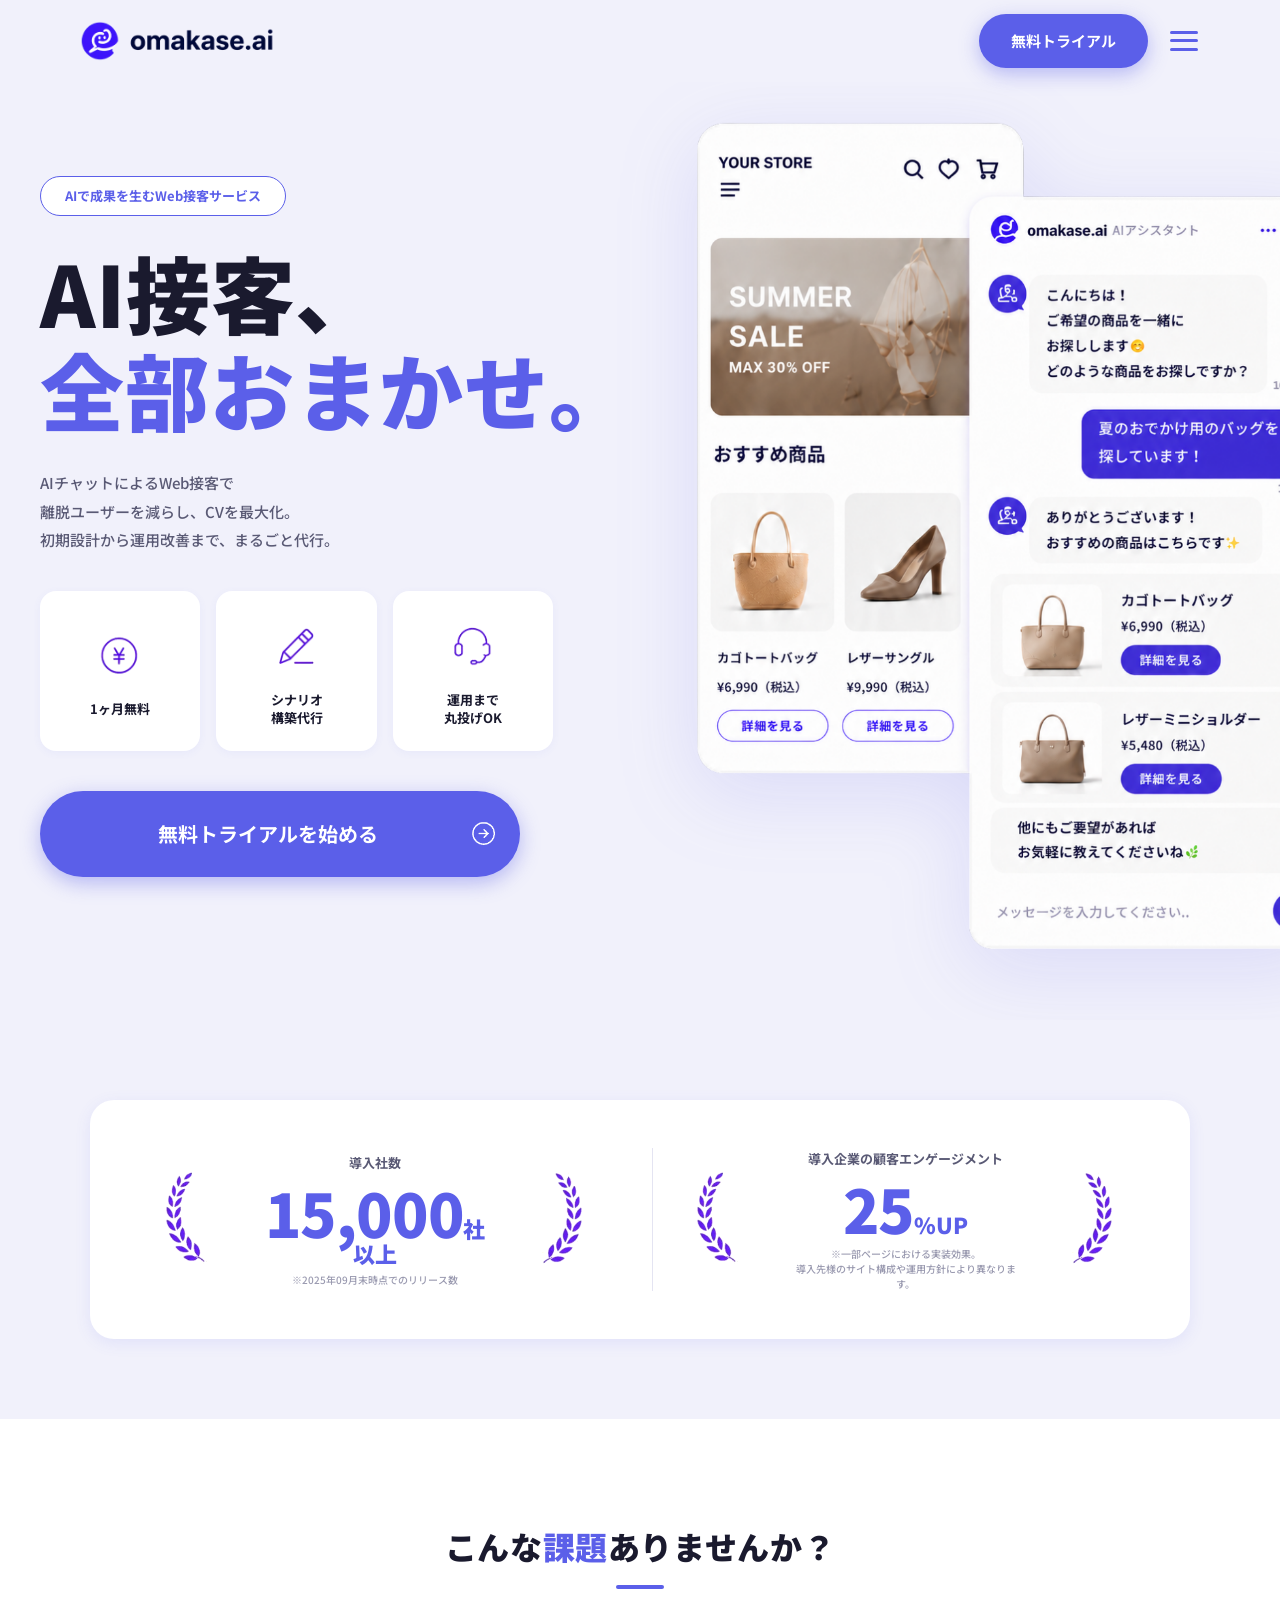
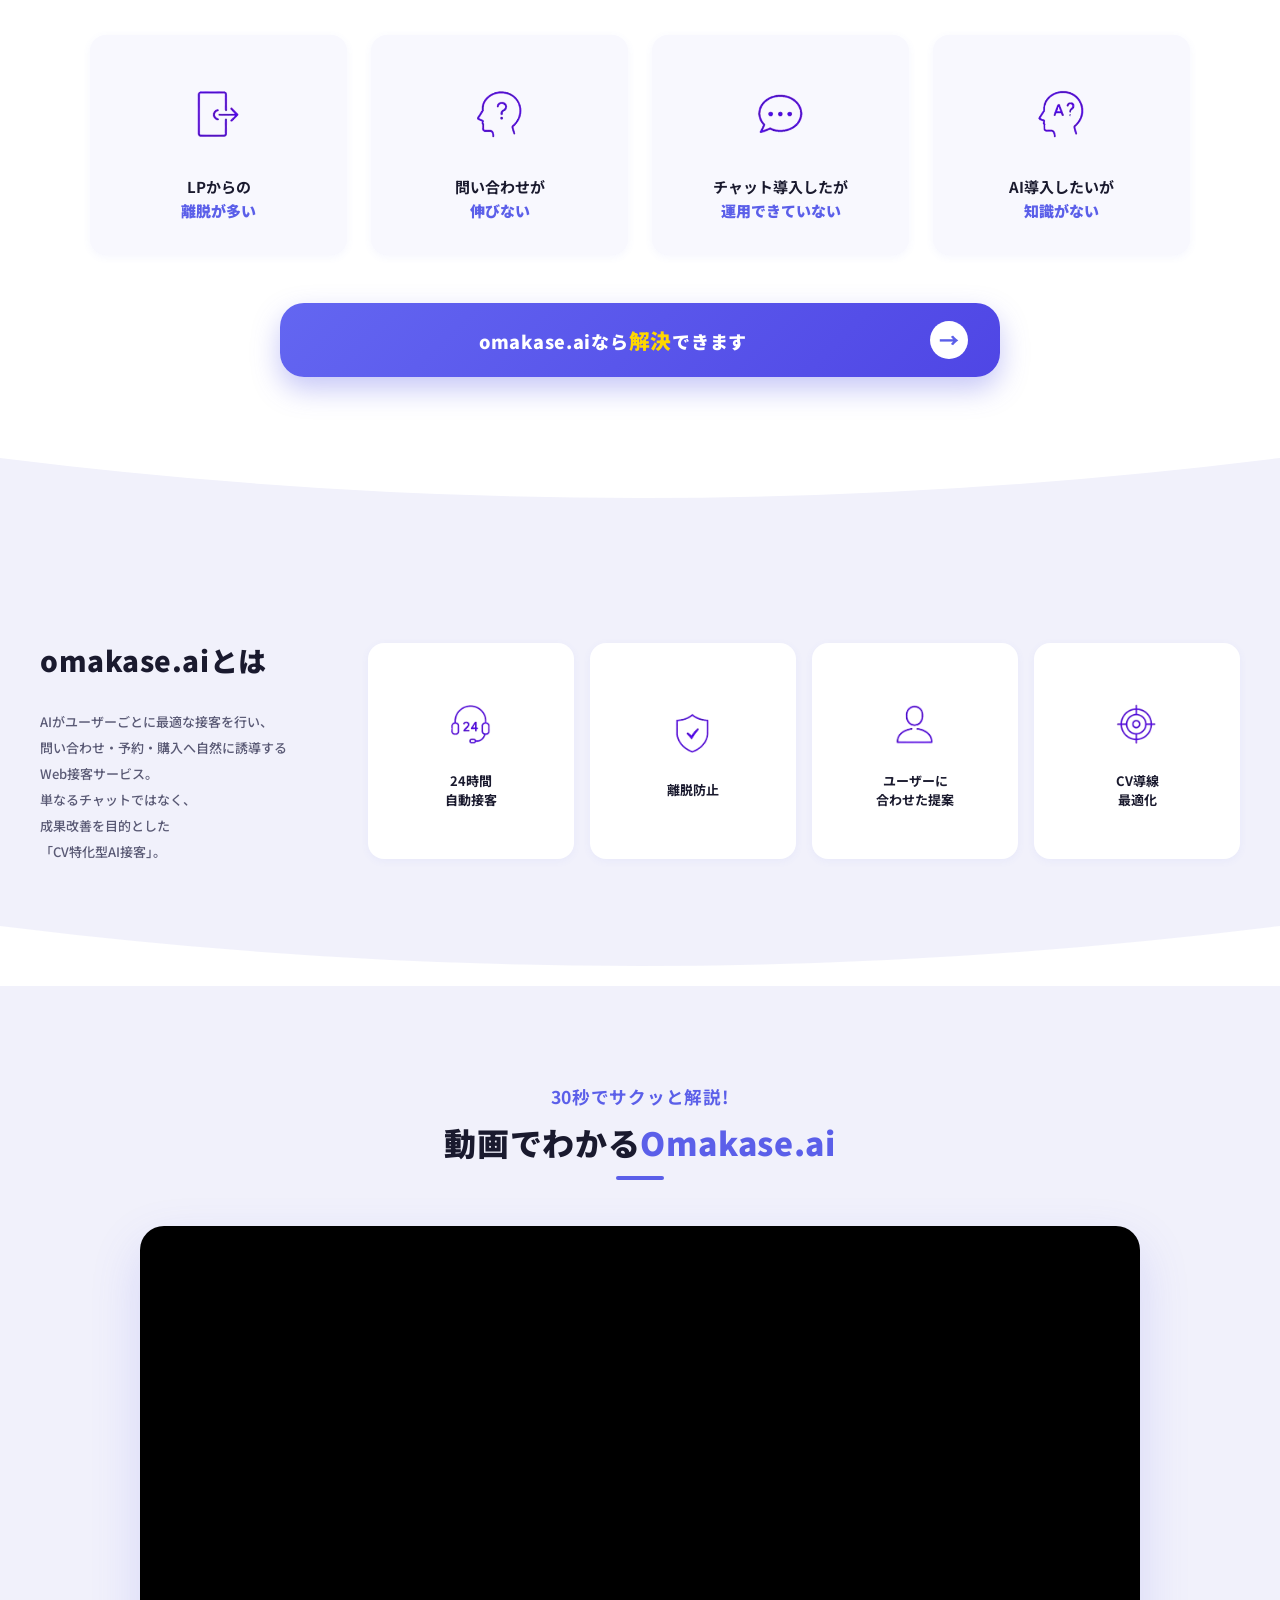
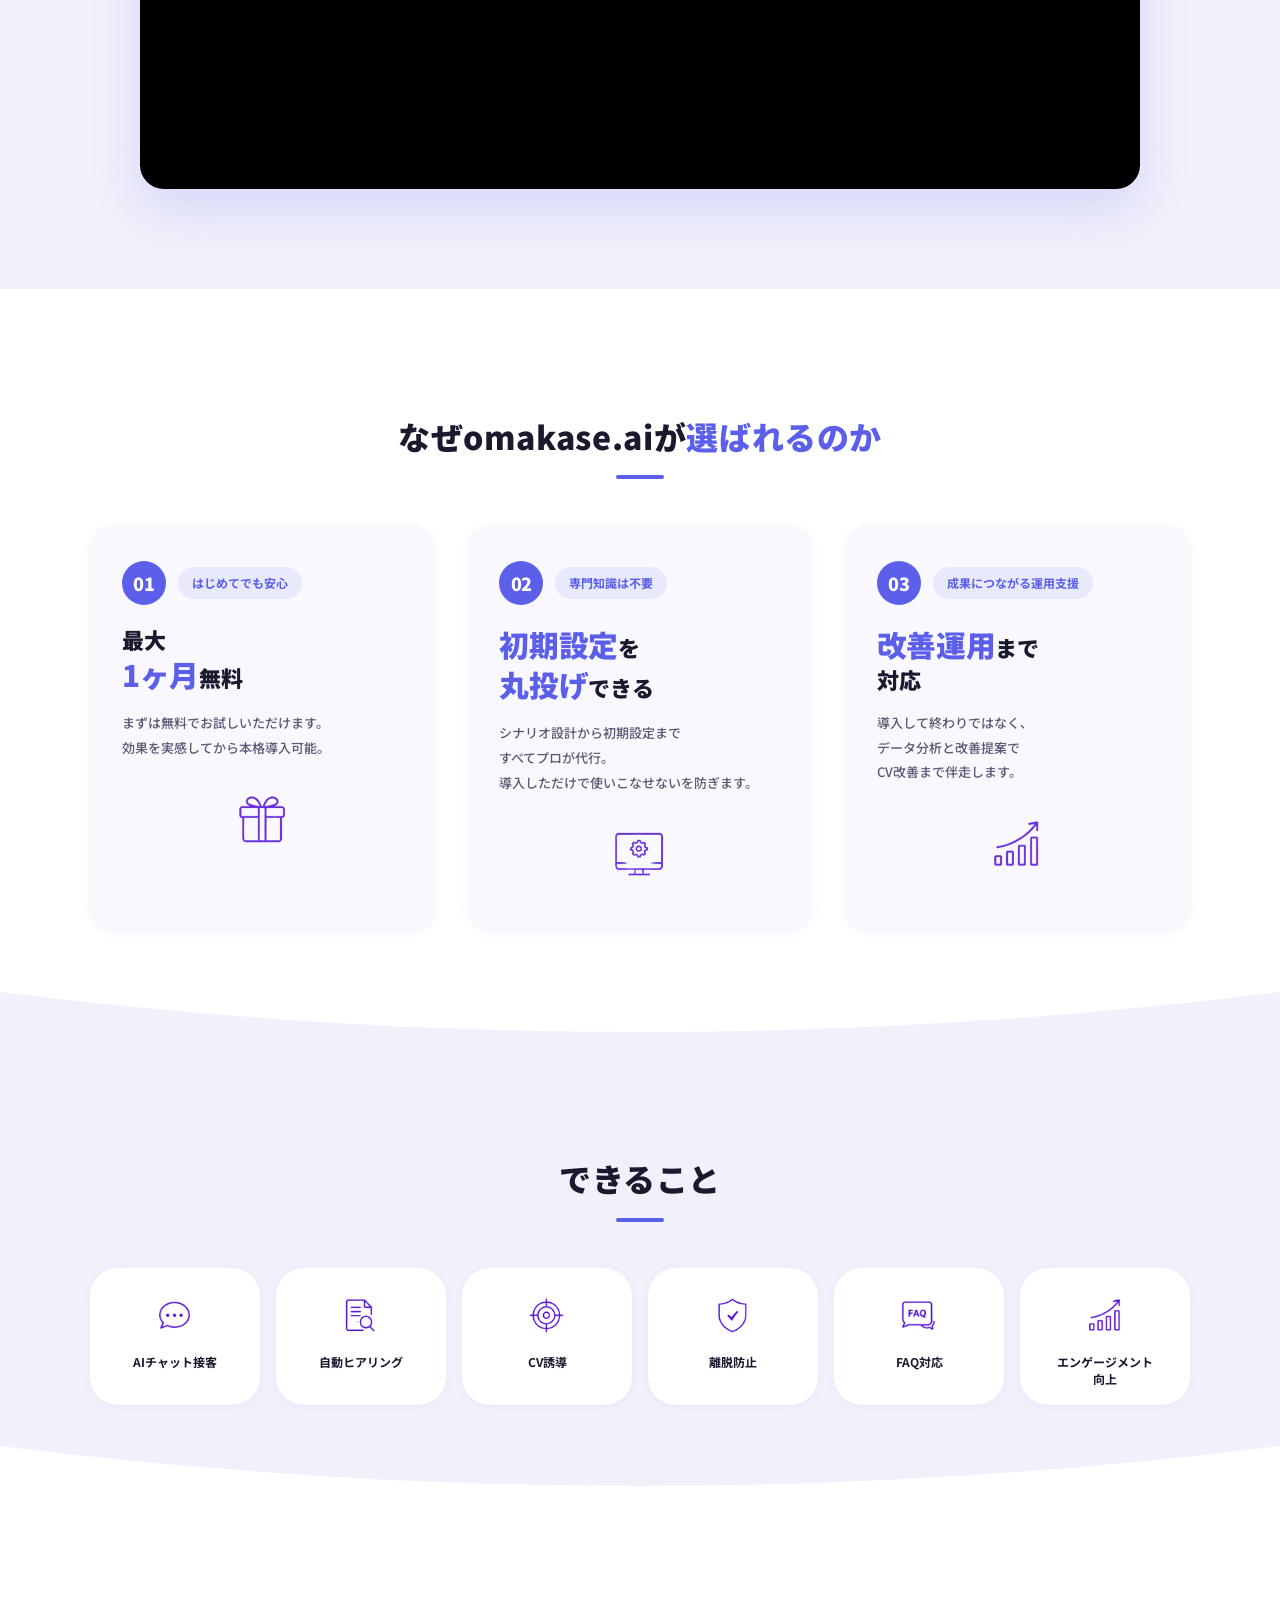
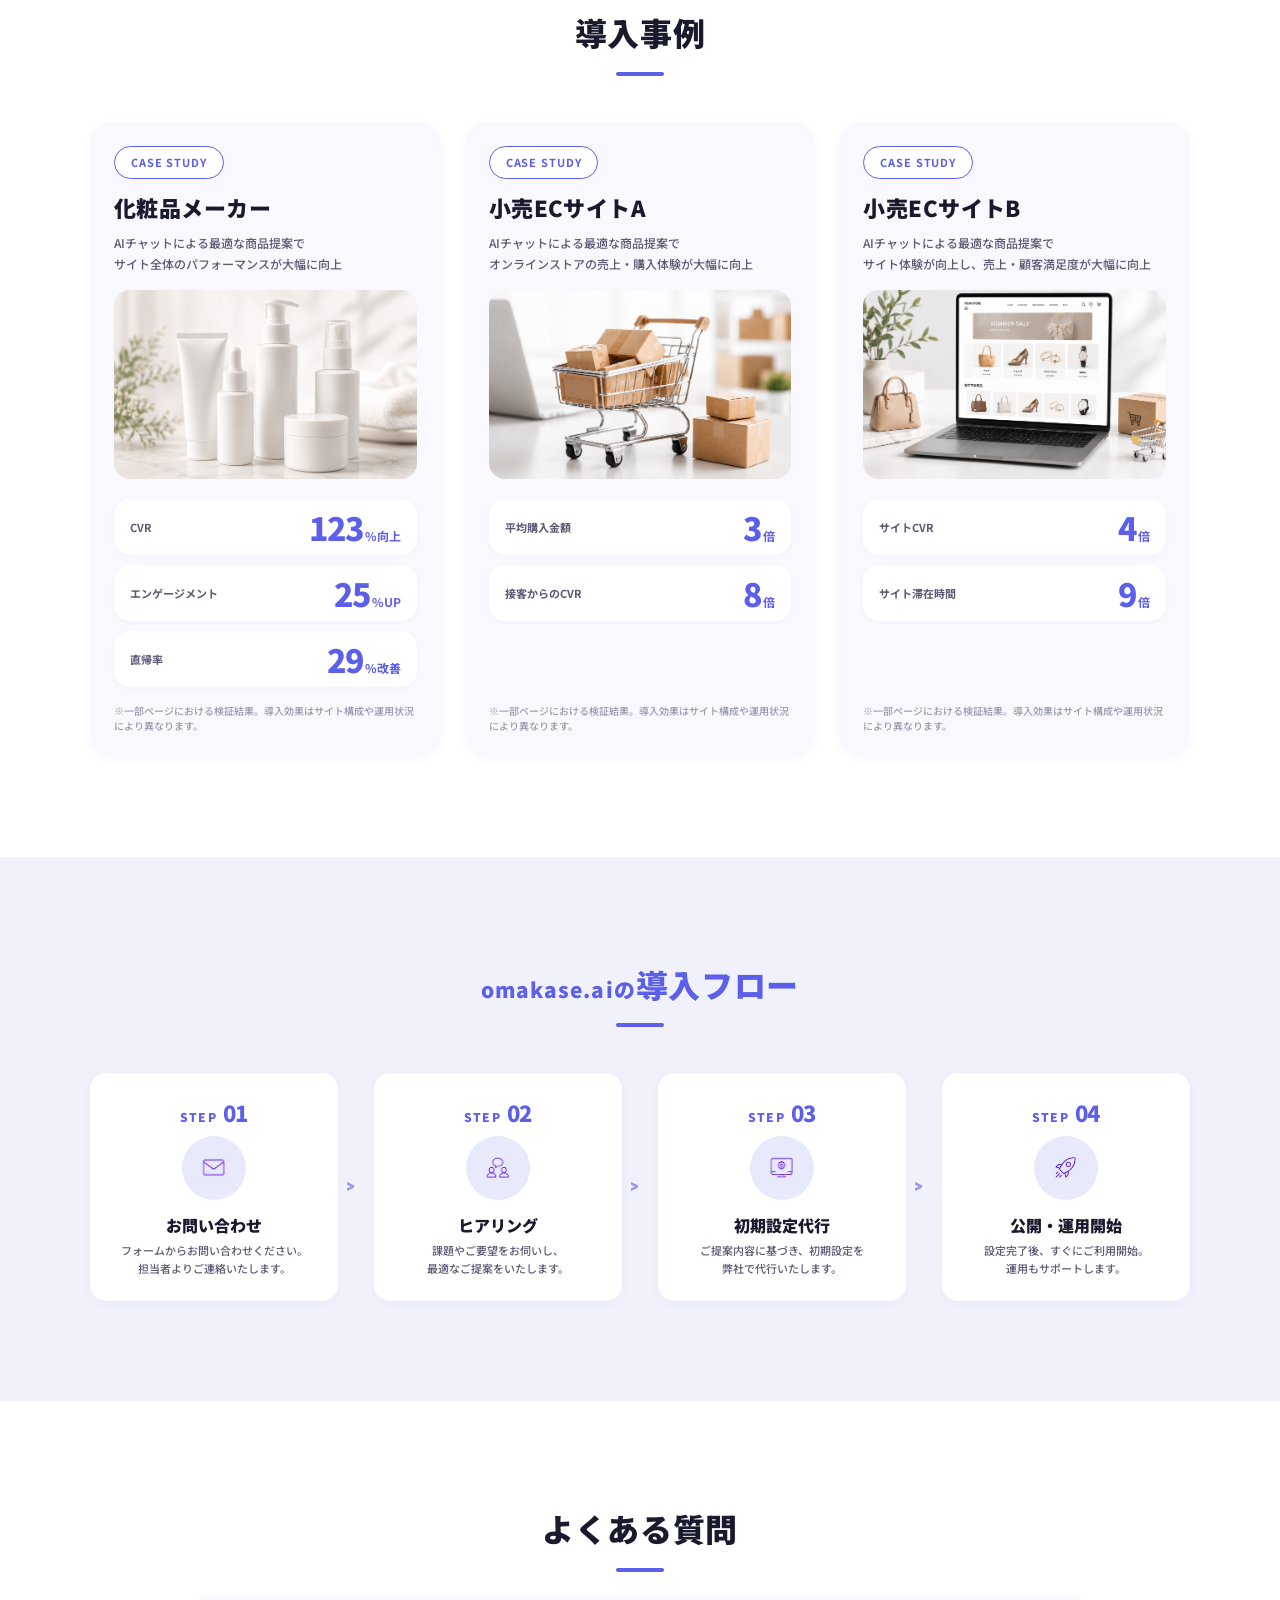
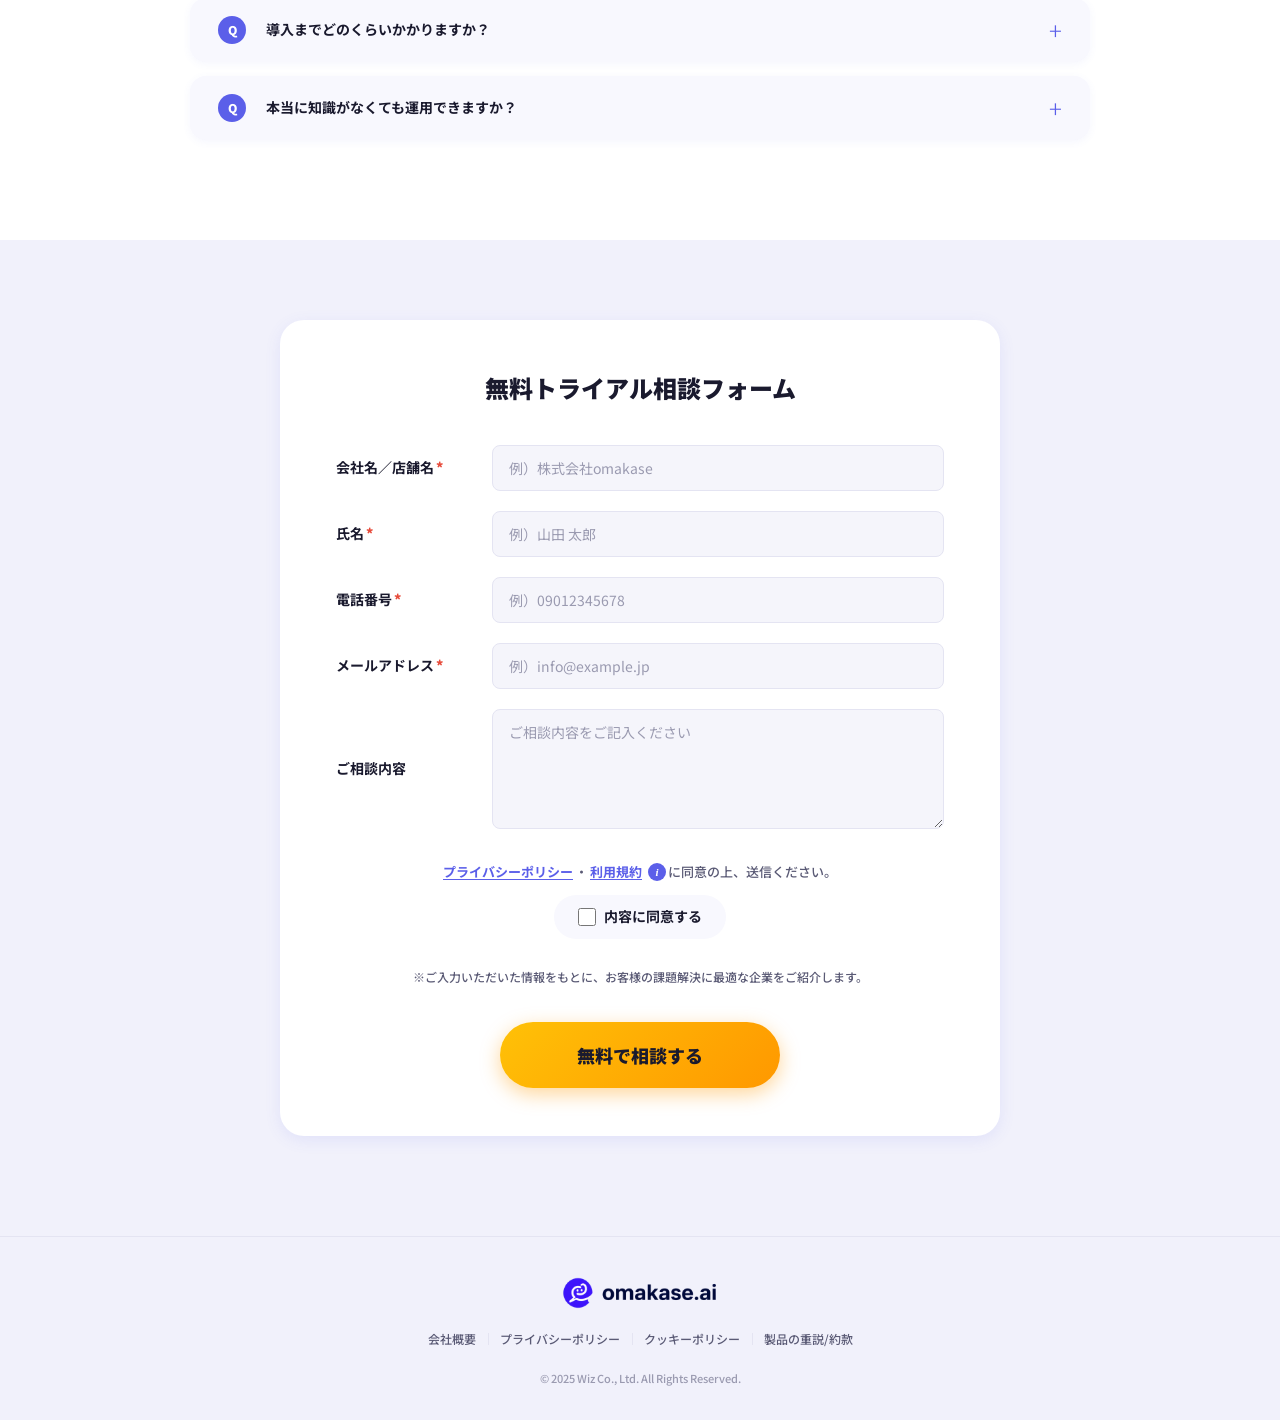
==== commit 24446031: "Update index.html" ====
--- a/index.html
+++ b/index.html
@@ -1,6 +1,13 @@
 <!DOCTYPE html>
 <html lang="ja">
 <head>
+<!-- Google Tag Manager -->
+<script>(function(w,d,s,l,i){w[l]=w[l]||[];w[l].push({'gtm.start':
+new Date().getTime(),event:'gtm.js'});var f=d.getElementsByTagName(s)[0],
+j=d.createElement(s),dl=l!='dataLayer'?'&l='+l:'';j.async=true;j.src=
+'https://www.googletagmanager.com/gtm.js?id='+i+dl;f.parentNode.insertBefore(j,f);
+})(window,document,'script','dataLayer','GTM-5WVKWV6D');</script>
+<!-- End Google Tag Manager -->
 <meta charset="UTF-8">
 <meta name="viewport" content="width=device-width, initial-scale=1.0">
 <meta name="description" content="omakase.ai - AIチャットによるWeb接客で離脱ユーザーを減らし、CVを最大化。初期設計から運用改善まで、まるごと代行。">
@@ -12,6 +19,10 @@
 <link rel="stylesheet" href="css/style.css">
 </head>
 <body>
+<!-- Google Tag Manager (noscript) -->
+<noscript><iframe src="https://www.googletagmanager.com/ns.html?id=GTM-5WVKWV6D"
+height="0" width="0" style="display:none;visibility:hidden"></iframe></noscript>
+<!-- End Google Tag Manager (noscript) -->
 
 <!-- ========== ヘッダー ========== -->
 <header class="header" id="top">
@@ -53,9 +64,12 @@
       <span class="fv__tag"><span class="fv__tag-pc">AIで成果を生むWeb接客サービス</span><span class="fv__tag-sp">AIで成果を生むWeb接客</span></span>
       <h1 class="fv__title">AI接客、<br><span class="fv__title-accent">全部おまかせ。</span><span class="fv__title-sub"><br>CV改善まで、<br><span class="fv__title-accent">丸投げ。</span></span></h1>
       <p class="fv__lead">
-        AIチャットによるWeb接客で<br>
+        <span class="fv__lead-pc">AIチャットによるWeb接客で<br>
         離脱ユーザーを減らし、CVを最大化。<br>
-        初期設計から運用改善まで、まるごと代行。
+        初期設計から運用改善まで、まるごと代行。</span>
+        <span class="fv__lead-sp">AIチャットによるWeb接客で<br>
+        離脱ユーザーを減らし、CVを最大化。<br>
+        初期設計から運用改善まで代行。</span>
       </p>
       <ul class="fv__features">
         <li>
@@ -185,6 +199,21 @@
   </div>
 </section>
 
+<!-- ========== 紹介動画 ========== -->
+<section class="video-intro">
+  <div class="video-intro__inner">
+    <h2 class="section-title video-intro__title">
+      <span class="video-intro__lead">30秒でサクッと解説!</span>
+      動画でわかる<span class="section-title__accent">Omakase.ai</span>
+    </h2>
+    <div class="video-intro__frame">
+      <div style="padding:56.25% 0 0 0;position:relative;">
+        <iframe src="https://player.vimeo.com/video/1194362712?h=de502f38b1&amp;badge=0&amp;autopause=0&amp;player_id=0&amp;app_id=58479" frameborder="0" allow="autoplay; fullscreen; picture-in-picture; clipboard-write; encrypted-media; web-share" referrerpolicy="strict-origin-when-cross-origin" style="position:absolute;top:0;left:0;width:100%;height:100%;" title="Wizさん用_タクアド_v1_Omakaseai"></iframe>
+      </div>
+    </div>
+  </div>
+</section>
+
 <!-- ========== 選ばれる理由 ========== -->
 <section class="reasons arch">
   <div class="arch__bottom">
@@ -493,6 +522,28 @@
           <p>※ご入力いただいた情報をもとに、お客様の課題解決に最適な企業をご紹介します。</p>
         </div>
 
+        <!-- 計測用 hidden input（URLパラメータ自動取得） -->
+        <input type="hidden" id="trk-utm_source" name="utm_source" value="">
+        <input type="hidden" id="trk-utm_medium" name="utm_medium" value="">
+        <input type="hidden" id="trk-utm_campaign" name="utm_campaign" value="">
+        <input type="hidden" id="trk-utm_term" name="utm_term" value="">
+        <input type="hidden" id="trk-utm_content" name="utm_content" value="">
+        <input type="hidden" id="trk-placement" name="placement" value="">
+        <input type="hidden" id="trk-keyword" name="keyword" value="">
+        <input type="hidden" id="trk-matchtype" name="matchtype" value="">
+        <input type="hidden" id="trk-gclid" name="gclid" value="">
+        <input type="hidden" id="trk-fbclid" name="fbclid" value="">
+        <input type="hidden" id="trk-lpv" name="lpv" value="">
+        <input type="hidden" id="trk-src" name="src" value="">
+        <input type="hidden" id="trk-camp" name="camp" value="">
+        <input type="hidden" id="trk-ag" name="ag" value="">
+        <input type="hidden" id="trk-ad" name="ad" value="">
+        <input type="hidden" id="trk-pl" name="pl" value="">
+        <input type="hidden" id="trk-kw" name="kw" value="">
+        <input type="hidden" id="trk-mt" name="mt" value="">
+        <input type="hidden" id="trk-lp_path" name="lp_path" value="">
+        <input type="hidden" id="trk-referrer" name="referrer" value="">
+
         <div class="form-submit">
           <button type="submit" class="btn btn--accent btn--lg" id="submit-btn">
             <span class="btn__text">無料で相談する</span>
@@ -528,6 +579,7 @@
 </footer>
 
 <script src="https://cdn.jsdelivr.net/npm/swiper@11/swiper-bundle.min.js"></script>
+<script src="https://player.vimeo.com/api/player.js"></script>
 <script src="js/script.js"></script>
 </body>
 </html>
--- a/css/style.css
+++ b/css/style.css
@@ -375,7 +375,7 @@
    ========================================================================== */
 .fv {
   background: var(--color-bg);
-  padding: 40px 40px 60px;
+  padding: 12px 40px 60px;
   position: relative;
   overflow: hidden;
 }
@@ -734,6 +734,47 @@
   font-size: 13px;
   font-weight: 700;
   line-height: 1.5;
+}
+
+/* ==========================================================================
+   サービス紹介動画
+   ========================================================================== */
+.video-intro {
+  padding: 100px 40px 100px;
+  background: var(--color-bg);
+}
+.video-intro__inner {
+  max-width: 1000px;
+  margin: 0 auto;
+}
+.video-intro__title { line-height: 1.4; }
+.video-intro__lead {
+  display: block;
+  font-size: 0.55em;
+  font-weight: 700;
+  color: var(--color-primary);
+  letter-spacing: 0.04em;
+  margin-bottom: 10px;
+}
+.video-intro__frame {
+  border-radius: var(--radius-lg);
+  overflow: hidden;
+  box-shadow: 0 20px 50px rgba(91, 95, 233, 0.18);
+  background: #000;
+  position: relative;
+}
+.video-intro__frame iframe {
+  display: block;
+}
+
+@media (max-width: 768px) {
+  .video-intro {
+    padding: 60px 20px 60px;
+  }
+  .video-intro__frame {
+    border-radius: 14px;
+    box-shadow: 0 12px 28px rgba(91, 95, 233, 0.14);
+  }
 }
 
 /* ==========================================================================
@@ -1761,9 +1802,10 @@
 
   /* セクションタイトル：SP用デコレーション「\\ XXX /」 */
   .section-title {
-    font-size: 28px;
+    font-size: clamp(20px, 6.4vw, 28px);
     margin-bottom: 32px;
     padding-bottom: 14px;
+    white-space: nowrap;
   }
   .section-title::after {
     width: 40px;
@@ -1835,19 +1877,20 @@
   .fv {
     padding: 24px 20px 32px;
     background: var(--color-bg);
-    overflow: hidden; /* 画像はみ出し対策 */
-  }
-
-  /* グリッドエリア：リード文非表示に伴いlead行を削除 */
+    overflow: hidden;
+  }
+
+  /* タイトル＋画像エリア。リード文も左カラムに置き、画像は3行に渡る */
   .fv__inner {
     display: grid;
     grid-template-columns: minmax(0, 1.08fr) minmax(0, 1fr);
     grid-template-areas:
       "tag    image"
       "title  image"
+      "lead   image"
       "features features"
       "cta      cta";
-    column-gap: 6px;
+    column-gap: 8px;
     row-gap: 0;
     align-items: start;
   }
@@ -1855,7 +1898,7 @@
   /* fv__textの中身をfv__innerのgridに参加させる */
   .fv__text { display: contents; }
 
-  /* タグピル：SPでは一行に収まる語句に切り替え・nowrap */
+  /* タグピル */
   .fv__tag {
     grid-area: tag;
     font-size: 11.5px;
@@ -1869,45 +1912,50 @@
     letter-spacing: 0.02em;
   }
 
-  /* タイトル：ステンザ間のリズムを調整 */
+  /* タイトル */
   .fv__title {
     grid-area: title;
     font-size: clamp(22px, 7vw, 31px);
     line-height: 1.2;
-    margin-bottom: 24px;
+    margin: 0;
     letter-spacing: 0.005em;
     align-self: start;
     font-weight: 900;
-  }
-  /* ステンザ間余白 */
-  .fv__title-sub::before {
-    content: "";
-    display: block;
-    height: 16px;
   }
   /* ステンザ（1行）は途中で折り返さず、カラムを超えたら記号だけ折り返る */
   .fv__title-accent {
     display: inline-block;
     word-break: keep-all;
   }
-  /* CV改善まで、丸投げ。の前に余白 */
+  /* CV改善まで、丸投げ。の前のステンザ余白を完全に消す
+     (line-heightによる自然な行間のみ残す → 全行が均等な行間に) */
   .fv__title-sub { display: inline; }
   .fv__title-sub::before {
     content: "";
     display: block;
-    height: 22px;
-  }
-
-  /* リード文:SP版では非表示 */
+    height: 0;
+  }
+
+  /* リード文（タイトル直下） */
   .fv__lead {
-    display: none;
-  }
-
-  /* 画像：タイトルブロックに対してひと回り大きめ・右へ軽くずらしバランス出す */
+    grid-area: lead;
+    font-size: 11px;
+    line-height: 1.8;
+    margin: 12px 0 0;
+    align-self: start;
+    font-weight: 600;
+    color: var(--color-text-sub);
+    letter-spacing: -0.005em;
+    display: block;
+  }
+  .fv__lead-pc { display: none; }
+  .fv__lead-sp { display: inline; }
+
+  /* 画像：縦中央寄せ、テキスト3行ぶんに重ねる */
   .fv__image {
     grid-area: image;
-    margin: 0 -8px 0 0;
-    width: calc(100% + 8px);
+    margin: 0;
+    width: 100%;
     max-width: none;
     align-self: center;
     justify-self: stretch;
@@ -1917,7 +1965,7 @@
     position: relative;
     z-index: 1;
   }
-  .fv__image picture { width: 112%; display: block; }
+  .fv__image picture { width: 100%; display: block; }
   .fv__image img {
     width: 100%;
     height: auto;
@@ -1925,10 +1973,10 @@
     filter: drop-shadow(0 16px 30px rgba(91, 95, 233, 0.18));
   }
 
-  /* 特徴3カード：白背景・横並び3つ */
+  /* 特徴3カード */
   .fv__features {
     grid-area: features;
-    margin: 36px 0 0;
+    margin: 28px 0 0;
     max-width: 100%;
     gap: 10px;
     width: 100%;
@@ -2385,7 +2433,7 @@
   .cta__title { font-size: 36px; }
 
   /* \u72ed\u3044\u753b\u9762\u3067\u306f\u30bf\u30a4\u30c8\u30eb\u3092\u3055\u3089\u306b\u8a70\u3081\u308b */
-  .fv__title-sub::before { height: 18px; }
+  /* 狭い画面ではタイトルをさらに詰める */
   .fv__features li { min-height: 152px; padding: 18px 6px 16px; }
   .fv__feature-text { font-size: 13px; }
   .fv__feature-sub { font-size: 10px; }
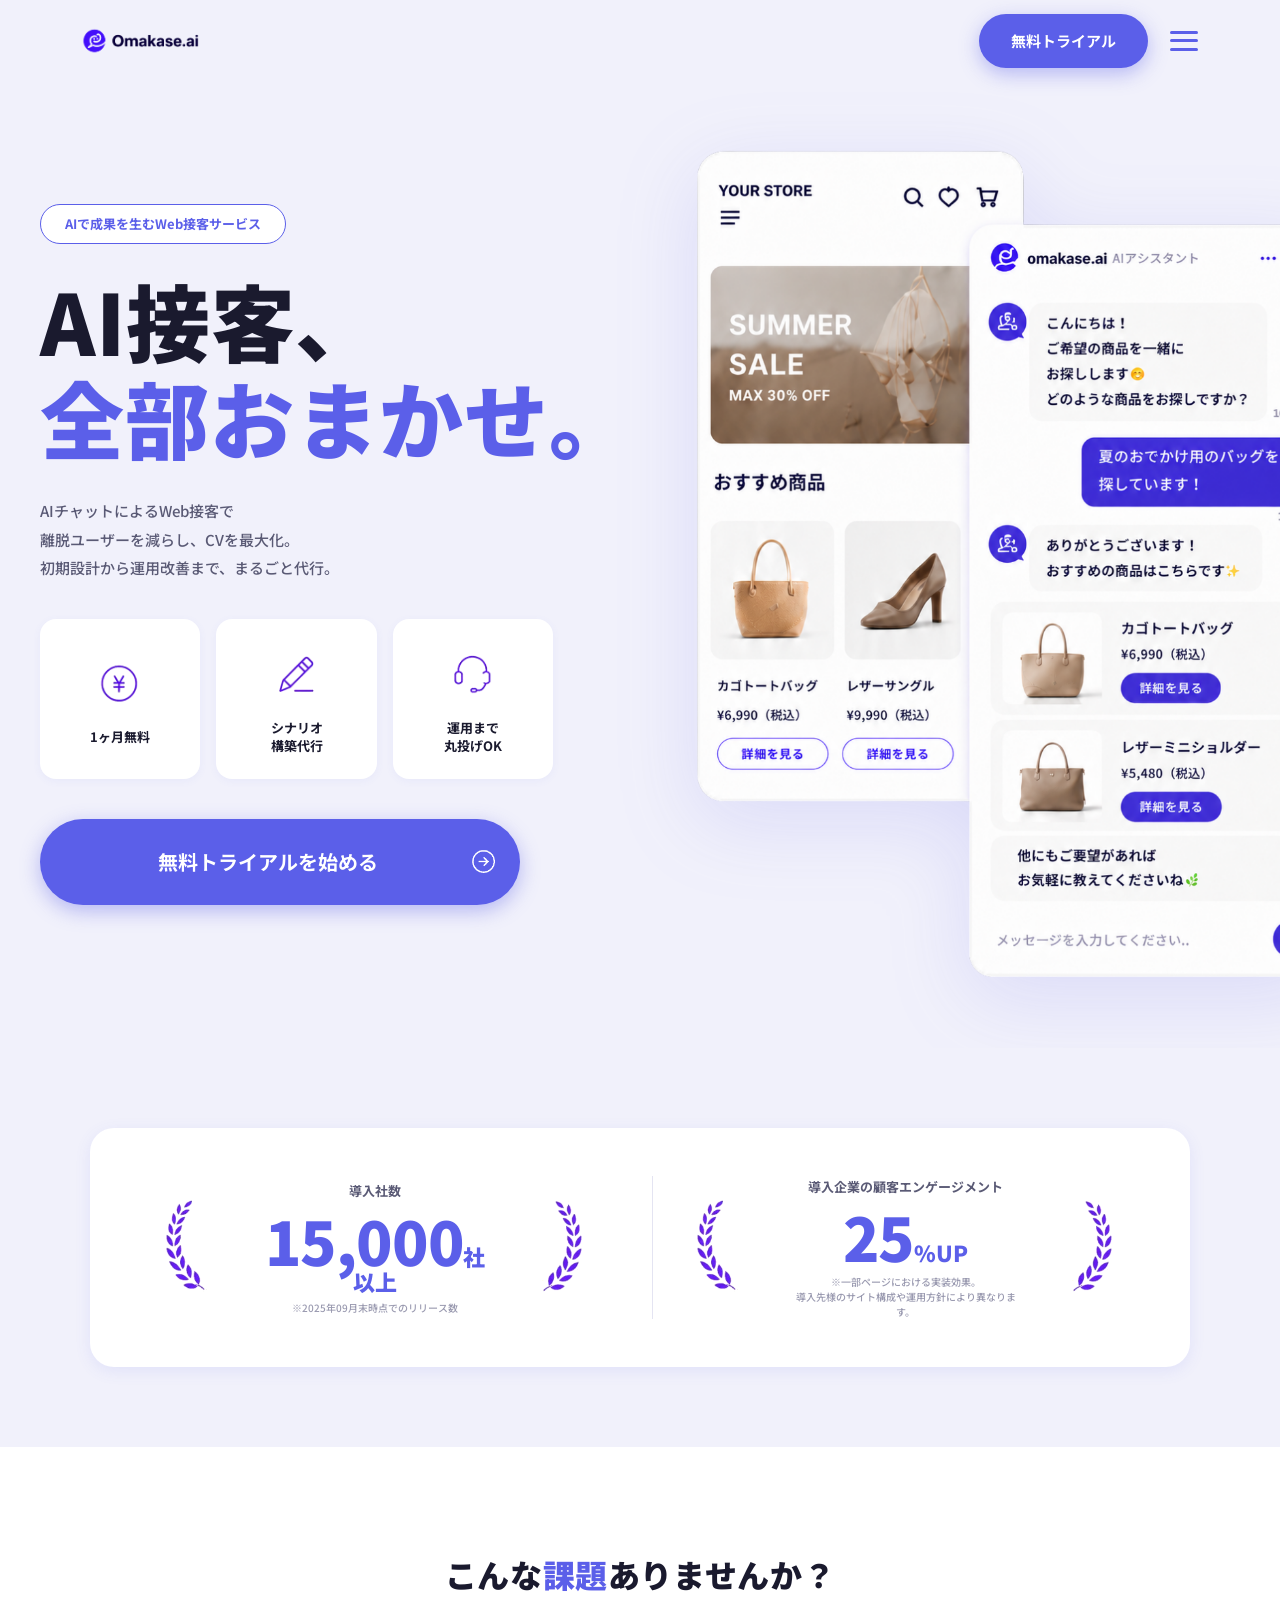
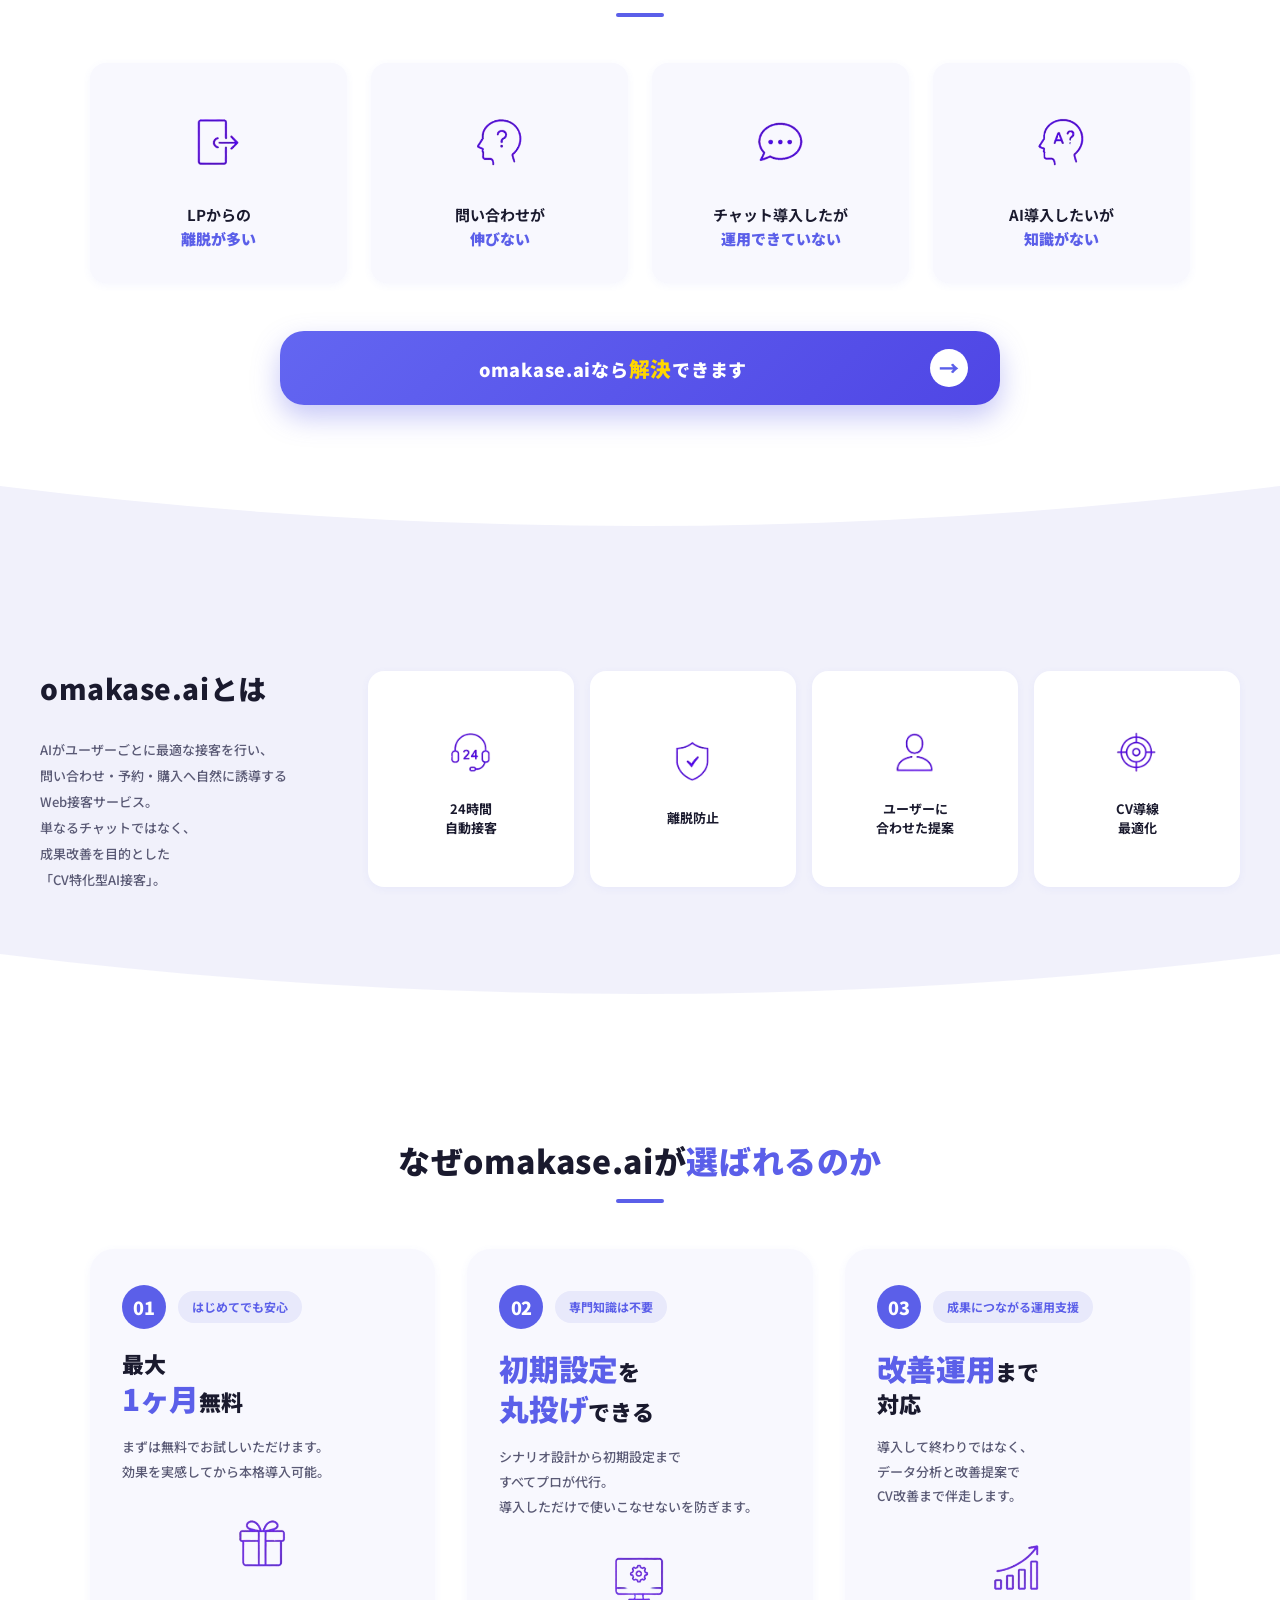
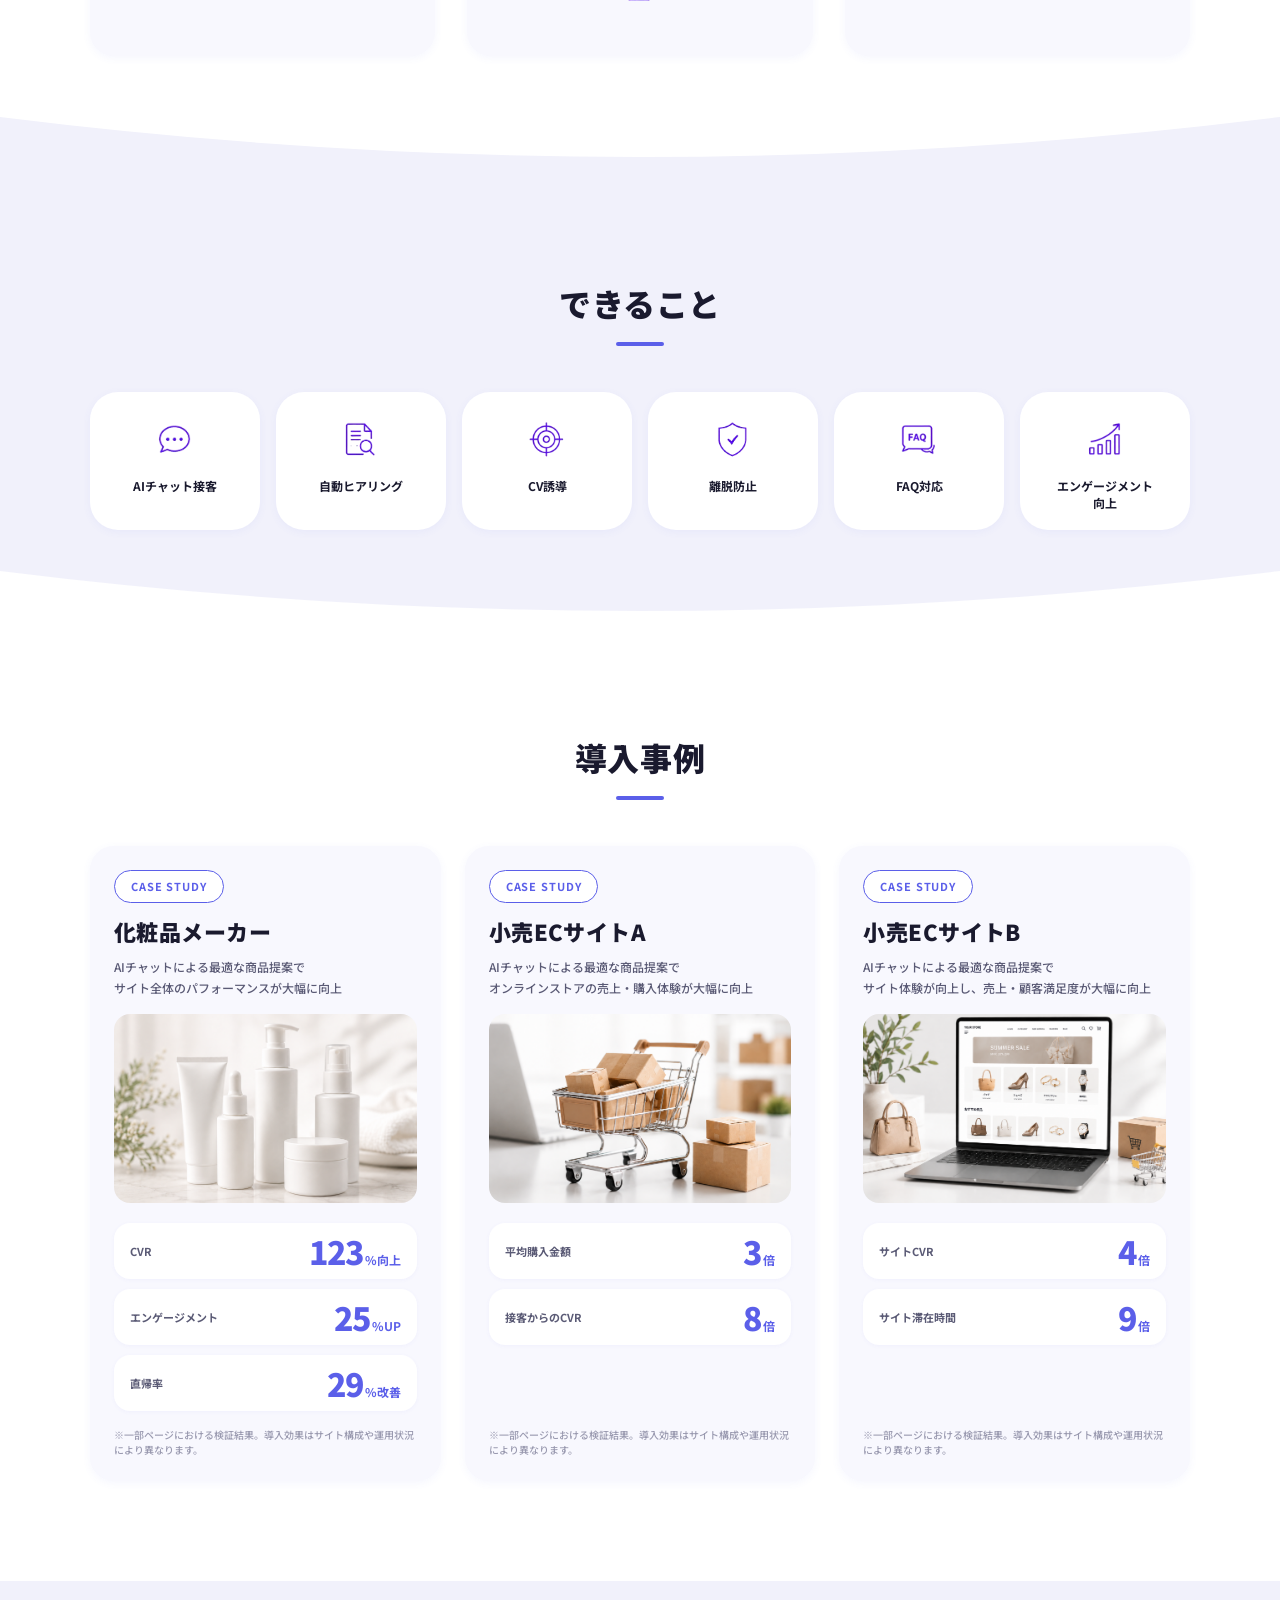
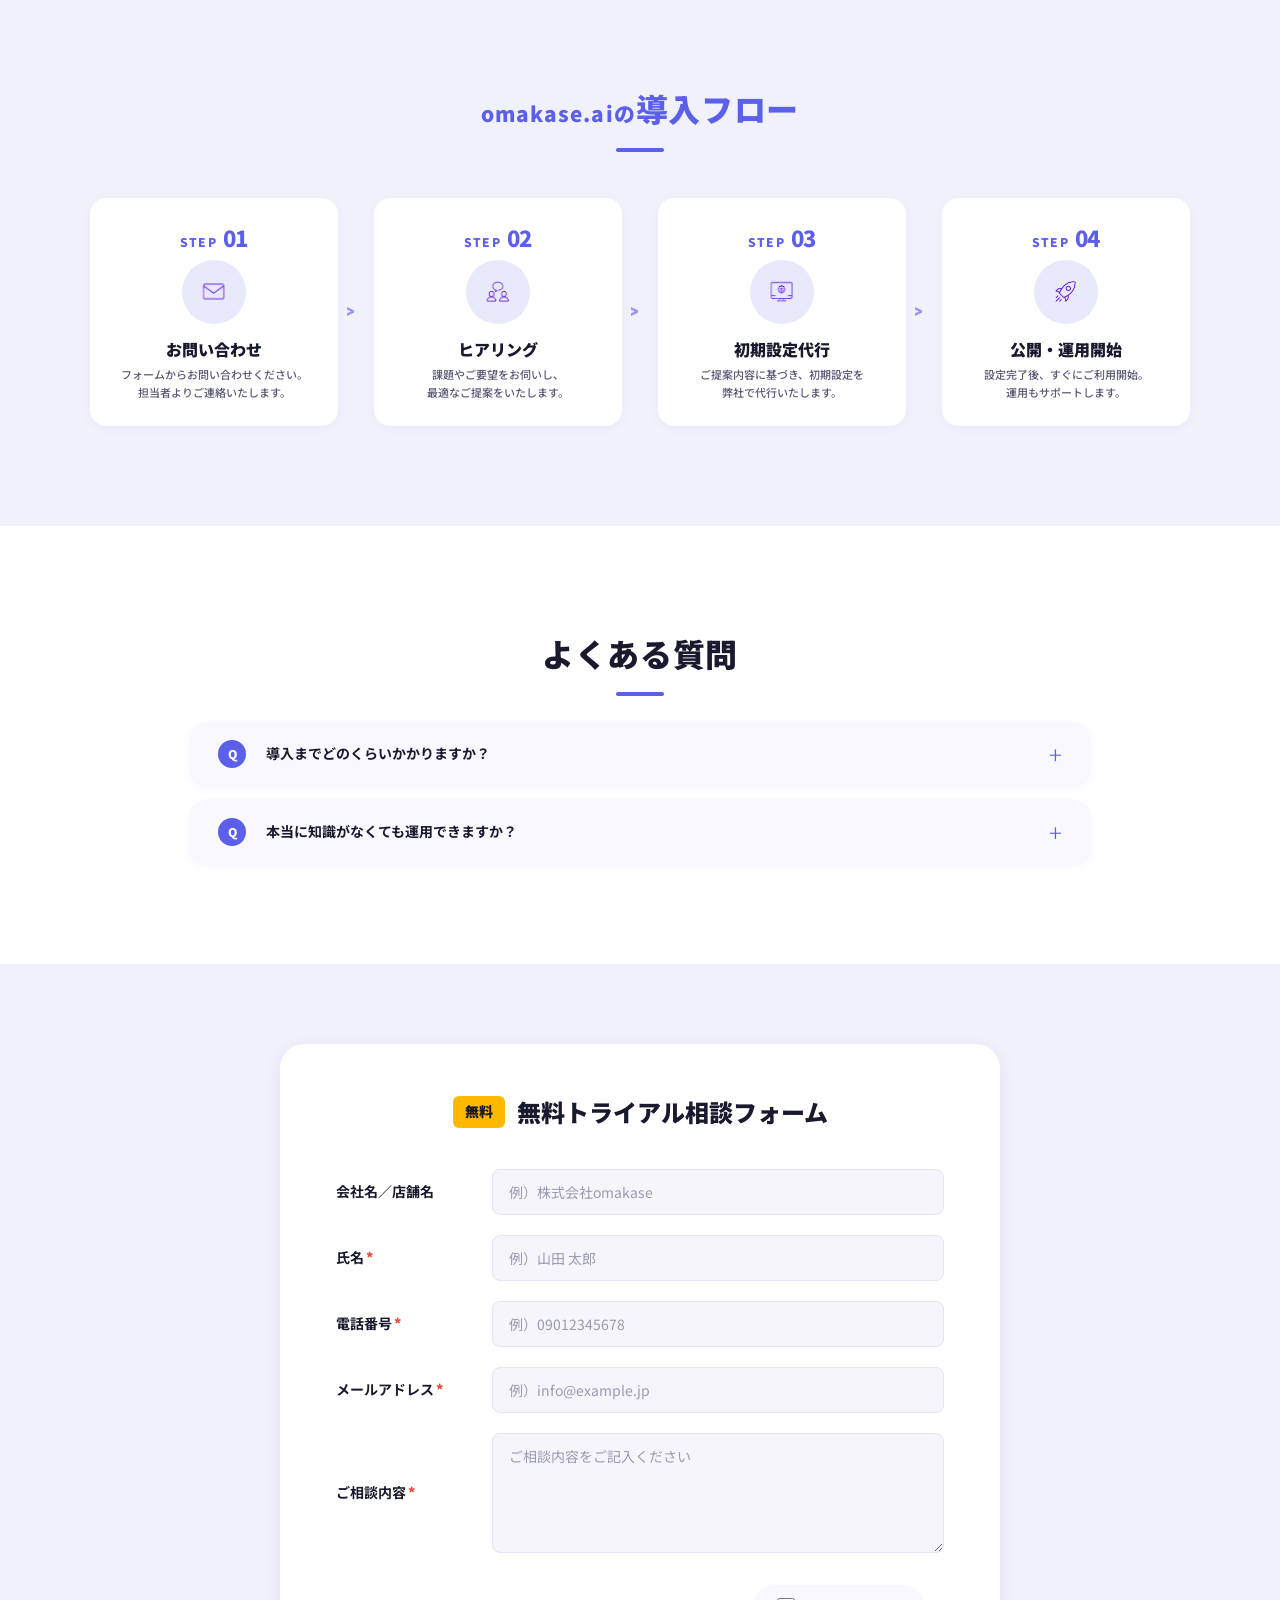
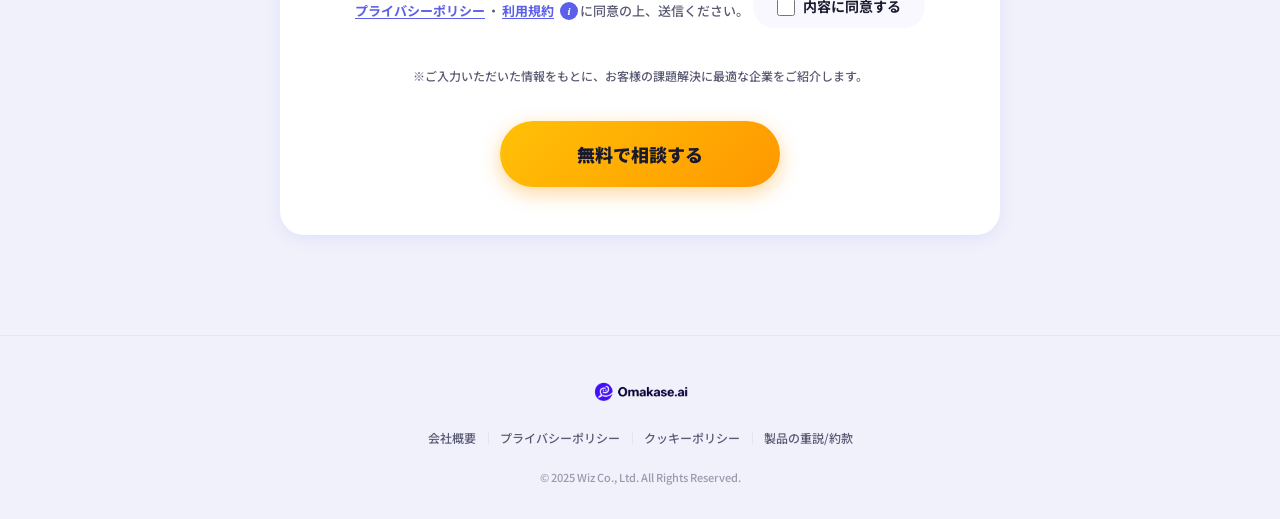
==== commit ffa273bf: "Add files via upload" ====
--- a/index.html
+++ b/index.html
@@ -1,13 +1,6 @@
 <!DOCTYPE html>
 <html lang="ja">
 <head>
-<!-- Google Tag Manager -->
-<script>(function(w,d,s,l,i){w[l]=w[l]||[];w[l].push({'gtm.start':
-new Date().getTime(),event:'gtm.js'});var f=d.getElementsByTagName(s)[0],
-j=d.createElement(s),dl=l!='dataLayer'?'&l='+l:'';j.async=true;j.src=
-'https://www.googletagmanager.com/gtm.js?id='+i+dl;f.parentNode.insertBefore(j,f);
-})(window,document,'script','dataLayer','GTM-5WVKWV6D');</script>
-<!-- End Google Tag Manager -->
 <meta charset="UTF-8">
 <meta name="viewport" content="width=device-width, initial-scale=1.0">
 <meta name="description" content="omakase.ai - AIチャットによるWeb接客で離脱ユーザーを減らし、CVを最大化。初期設計から運用改善まで、まるごと代行。">
@@ -19,10 +12,6 @@
 <link rel="stylesheet" href="css/style.css">
 </head>
 <body>
-<!-- Google Tag Manager (noscript) -->
-<noscript><iframe src="https://www.googletagmanager.com/ns.html?id=GTM-5WVKWV6D"
-height="0" width="0" style="display:none;visibility:hidden"></iframe></noscript>
-<!-- End Google Tag Manager (noscript) -->
 
 <!-- ========== ヘッダー ========== -->
 <header class="header" id="top">
@@ -31,7 +20,7 @@
       <img src="images/logo.png" alt="omakase.ai">
     </a>
     <div class="header__right">
-      <a href="#contact" class="btn btn--primary btn--sm header__cta">無料トライアル</a>
+      <a href="#contact" class="btn btn--primary btn--sm">無料トライアル</a>
       <button class="header__menu" id="menu-btn" aria-label="メニューを開く" aria-expanded="false">
         <span class="header__menu-bar"></span>
         <span class="header__menu-bar"></span>
@@ -61,15 +50,12 @@
 <section class="fv">
   <div class="fv__inner">
     <div class="fv__text">
-      <span class="fv__tag"><span class="fv__tag-pc">AIで成果を生むWeb接客サービス</span><span class="fv__tag-sp">AIで成果を生むWeb接客</span></span>
+      <span class="fv__tag">AIで成果を生むWeb接客サービス</span>
       <h1 class="fv__title">AI接客、<br><span class="fv__title-accent">全部おまかせ。</span><span class="fv__title-sub"><br>CV改善まで、<br><span class="fv__title-accent">丸投げ。</span></span></h1>
       <p class="fv__lead">
-        <span class="fv__lead-pc">AIチャットによるWeb接客で<br>
+        AIチャットによるWeb接客で<br>
         離脱ユーザーを減らし、CVを最大化。<br>
-        初期設計から運用改善まで、まるごと代行。</span>
-        <span class="fv__lead-sp">AIチャットによるWeb接客で<br>
-        離脱ユーザーを減らし、CVを最大化。<br>
-        初期設計から運用改善まで代行。</span>
+        初期設計から運用改善まで、まるごと代行。
       </p>
       <ul class="fv__features">
         <li>
@@ -199,21 +185,6 @@
   </div>
 </section>
 
-<!-- ========== 紹介動画 ========== -->
-<section class="video-intro">
-  <div class="video-intro__inner">
-    <h2 class="section-title video-intro__title">
-      <span class="video-intro__lead">30秒でサクッと解説!</span>
-      動画でわかる<span class="section-title__accent">Omakase.ai</span>
-    </h2>
-    <div class="video-intro__frame">
-      <div style="padding:56.25% 0 0 0;position:relative;">
-        <iframe src="https://player.vimeo.com/video/1194362712?h=de502f38b1&amp;badge=0&amp;autopause=0&amp;player_id=0&amp;app_id=58479" frameborder="0" allow="autoplay; fullscreen; picture-in-picture; clipboard-write; encrypted-media; web-share" referrerpolicy="strict-origin-when-cross-origin" style="position:absolute;top:0;left:0;width:100%;height:100%;" title="Wizさん用_タクアド_v1_Omakaseai"></iframe>
-      </div>
-    </div>
-  </div>
-</section>
-
 <!-- ========== 選ばれる理由 ========== -->
 <section class="reasons arch">
   <div class="arch__bottom">
@@ -480,13 +451,13 @@
   <div class="contact__inner">
     <div class="contact__card">
       <div class="contact__header">
-        <span class="contact__badge" hidden></span>
+        <span class="contact__badge">無料</span>
         <h3 class="contact__title">無料トライアル相談フォーム</h3>
       </div>
       <form id="contact-form" class="contact__form" novalidate>
         <div class="form-row">
-          <label class="form-row__label" for="company">会社名／店舗名<span class="form-row__req">*</span></label>
-          <input type="text" id="company" name="company" class="form-row__input" placeholder="例）株式会社omakase" required>
+          <label class="form-row__label" for="company">会社名／店舗名</label>
+          <input type="text" id="company" name="company" class="form-row__input" placeholder="例）株式会社omakase">
         </div>
         <div class="form-row">
           <label class="form-row__label" for="name">氏名<span class="form-row__req">*</span></label>
@@ -501,8 +472,8 @@
           <input type="email" id="email" name="email" class="form-row__input" placeholder="例）info@example.jp" required>
         </div>
         <div class="form-row">
-          <label class="form-row__label" for="message">ご相談内容</label>
-          <textarea id="message" name="message" class="form-row__textarea" placeholder="ご相談内容をご記入ください"></textarea>
+          <label class="form-row__label" for="message">ご相談内容<span class="form-row__req">*</span></label>
+          <textarea id="message" name="message" class="form-row__textarea" placeholder="ご相談内容をご記入ください" required></textarea>
         </div>
 
         <div class="form-agree">
@@ -522,28 +493,6 @@
           <p>※ご入力いただいた情報をもとに、お客様の課題解決に最適な企業をご紹介します。</p>
         </div>
 
-        <!-- 計測用 hidden input（URLパラメータ自動取得） -->
-        <input type="hidden" id="trk-utm_source" name="utm_source" value="">
-        <input type="hidden" id="trk-utm_medium" name="utm_medium" value="">
-        <input type="hidden" id="trk-utm_campaign" name="utm_campaign" value="">
-        <input type="hidden" id="trk-utm_term" name="utm_term" value="">
-        <input type="hidden" id="trk-utm_content" name="utm_content" value="">
-        <input type="hidden" id="trk-placement" name="placement" value="">
-        <input type="hidden" id="trk-keyword" name="keyword" value="">
-        <input type="hidden" id="trk-matchtype" name="matchtype" value="">
-        <input type="hidden" id="trk-gclid" name="gclid" value="">
-        <input type="hidden" id="trk-fbclid" name="fbclid" value="">
-        <input type="hidden" id="trk-lpv" name="lpv" value="">
-        <input type="hidden" id="trk-src" name="src" value="">
-        <input type="hidden" id="trk-camp" name="camp" value="">
-        <input type="hidden" id="trk-ag" name="ag" value="">
-        <input type="hidden" id="trk-ad" name="ad" value="">
-        <input type="hidden" id="trk-pl" name="pl" value="">
-        <input type="hidden" id="trk-kw" name="kw" value="">
-        <input type="hidden" id="trk-mt" name="mt" value="">
-        <input type="hidden" id="trk-lp_path" name="lp_path" value="">
-        <input type="hidden" id="trk-referrer" name="referrer" value="">
-
         <div class="form-submit">
           <button type="submit" class="btn btn--accent btn--lg" id="submit-btn">
             <span class="btn__text">無料で相談する</span>
@@ -579,7 +528,6 @@
 </footer>
 
 <script src="https://cdn.jsdelivr.net/npm/swiper@11/swiper-bundle.min.js"></script>
-<script src="https://player.vimeo.com/api/player.js"></script>
 <script src="js/script.js"></script>
 </body>
 </html>
--- a/css/style.css
+++ b/css/style.css
@@ -55,10 +55,6 @@
 /* SP表示制御 */
 .sp-only { display: none; }
 .pc-only { display: inline; }
-.fv__lead-sp { display: none; }
-.fv__lead-pc { display: inline; }
-.fv__tag-sp { display: none; }
-.fv__tag-pc { display: inline; }
 
 /* ==========================================================================
    共通：セクションタイトル
@@ -375,7 +371,7 @@
    ========================================================================== */
 .fv {
   background: var(--color-bg);
-  padding: 12px 40px 60px;
+  padding: 40px 40px 60px;
   position: relative;
   overflow: hidden;
 }
@@ -734,47 +730,6 @@
   font-size: 13px;
   font-weight: 700;
   line-height: 1.5;
-}
-
-/* ==========================================================================
-   サービス紹介動画
-   ========================================================================== */
-.video-intro {
-  padding: 100px 40px 100px;
-  background: var(--color-bg);
-}
-.video-intro__inner {
-  max-width: 1000px;
-  margin: 0 auto;
-}
-.video-intro__title { line-height: 1.4; }
-.video-intro__lead {
-  display: block;
-  font-size: 0.55em;
-  font-weight: 700;
-  color: var(--color-primary);
-  letter-spacing: 0.04em;
-  margin-bottom: 10px;
-}
-.video-intro__frame {
-  border-radius: var(--radius-lg);
-  overflow: hidden;
-  box-shadow: 0 20px 50px rgba(91, 95, 233, 0.18);
-  background: #000;
-  position: relative;
-}
-.video-intro__frame iframe {
-  display: block;
-}
-
-@media (max-width: 768px) {
-  .video-intro {
-    padding: 60px 20px 60px;
-  }
-  .video-intro__frame {
-    border-radius: 14px;
-    box-shadow: 0 12px 28px rgba(91, 95, 233, 0.14);
-  }
 }
 
 /* ==========================================================================
@@ -1305,8 +1260,7 @@
   margin-bottom: 36px;
 }
 
-.contact__badge { display: none; }
-.contact__badge--orig {
+.contact__badge {
   background: var(--color-accent);
   color: var(--color-text);
   padding: 4px 12px;
@@ -1386,16 +1340,12 @@
 .form-agree {
   margin-top: 12px;
   text-align: center;
-  display: flex;
-  flex-direction: column;
-  align-items: center;
-  gap: 12px;
 }
 
 .form-agree__text {
   font-size: 13px;
   color: var(--color-text-sub);
-  margin-bottom: 0;
+  margin-bottom: 16px;
   display: inline-flex;
   align-items: center;
   flex-wrap: wrap;
@@ -1795,17 +1745,12 @@
 
   .sp-only { display: inline; }
   .pc-only { display: none; }
-  .fv__lead-pc { display: none; }
-  .fv__lead-sp { display: inline; }
-  .fv__tag-pc { display: none; }
-  .fv__tag-sp { display: inline; }
 
   /* セクションタイトル：SP用デコレーション「\\ XXX /」 */
   .section-title {
-    font-size: clamp(20px, 6.4vw, 28px);
+    font-size: 28px;
     margin-bottom: 32px;
     padding-bottom: 14px;
-    white-space: nowrap;
   }
   .section-title::after {
     width: 40px;
@@ -1836,11 +1781,10 @@
     border-radius: 2px;
   }
 
-  /* ヘッダー：SP版はロゴ＋ハンバーガーのみ（CTAボタン非表示） */
-  .header__inner { padding: 14px 20px; }
-  .header__logo img { height: 36px; }
-  .header__right { gap: 0; }
-  .header__cta { display: none; }
+  /* ヘッダー */
+  .header__inner { padding: 12px 20px; }
+  .header__logo img { height: 32px; }
+  .header__right { gap: 14px; }
 
   .btn--sm {
     padding: 10px 18px;
@@ -1871,179 +1815,151 @@
     font-size: 24px;
   }
 
-  /* ==========================================================================
-     FV - SP版（v14: モック完全準拠・375〜414px最適化）
-     ========================================================================== */
+  /* FV - SP版B案：414px幅基準で最適化（v13） */
   .fv {
-    padding: 24px 20px 32px;
+    padding: 20px 18px 0;
     background: var(--color-bg);
-    overflow: hidden;
-  }
-
-  /* タイトル＋画像エリア。リード文も左カラムに置き、画像は3行に渡る */
+  }
+
+  /* fv__inner自体をgridに */
   .fv__inner {
     display: grid;
-    grid-template-columns: minmax(0, 1.08fr) minmax(0, 1fr);
+    grid-template-columns: 1fr 1fr;
     grid-template-areas:
-      "tag    image"
-      "title  image"
-      "lead   image"
+      "tag tag"
+      "title image"
+      "lead image"
       "features features"
-      "cta      cta";
-    column-gap: 8px;
-    row-gap: 0;
+      "cta cta";
+    column-gap: 12px;
+    row-gap: 16px;
     align-items: start;
   }
 
   /* fv__textの中身をfv__innerのgridに参加させる */
-  .fv__text { display: contents; }
-
-  /* タグピル */
+  .fv__text {
+    display: contents;
+  }
+
   .fv__tag {
     grid-area: tag;
-    font-size: 11.5px;
-    padding: 6px 14px;
-    margin-bottom: 14px;
+    font-size: 12px;
+    padding: 6px 16px;
+    margin-bottom: 0;
     justify-self: start;
-    align-self: start;
-    border-width: 2px;
-    font-weight: 700;
-    white-space: nowrap;
-    letter-spacing: 0.02em;
-  }
-
-  /* タイトル */
+  }
+
+  /* タイトル：22px（モック準拠サイズ） */
   .fv__title {
     grid-area: title;
-    font-size: clamp(22px, 7vw, 31px);
-    line-height: 1.2;
-    margin: 0;
-    letter-spacing: 0.005em;
+    font-size: 22px;
+    line-height: 1.25;
+    margin-bottom: 0;
+    letter-spacing: 0;
     align-self: start;
     font-weight: 900;
   }
-  /* ステンザ（1行）は途中で折り返さず、カラムを超えたら記号だけ折り返る */
-  .fv__title-accent {
-    display: inline-block;
-    word-break: keep-all;
-  }
-  /* CV改善まで、丸投げ。の前のステンザ余白を完全に消す
-     (line-heightによる自然な行間のみ残す → 全行が均等な行間に) */
-  .fv__title-sub { display: inline; }
+  .fv__title-sub {
+    display: inline;
+  }
   .fv__title-sub::before {
     content: "";
     display: block;
-    height: 0;
-  }
-
-  /* リード文（タイトル直下） */
+    height: 10px;
+  }
+
+  /* リード文：タイトルすぐ下 */
   .fv__lead {
     grid-area: lead;
-    font-size: 11px;
+    font-size: 12px;
     line-height: 1.8;
-    margin: 12px 0 0;
+    margin-bottom: 0;
     align-self: start;
-    font-weight: 600;
-    color: var(--color-text-sub);
-    letter-spacing: -0.005em;
-    display: block;
-  }
-  .fv__lead-pc { display: none; }
-  .fv__lead-sp { display: inline; }
-
-  /* 画像：縦中央寄せ、テキスト3行ぶんに重ねる */
+    margin-top: 8px;
+  }
+
+  /* 画像（大）- タイトル＋リード文の2行にまたがる */
   .fv__image {
     grid-area: image;
     margin: 0;
     width: 100%;
     max-width: none;
-    align-self: center;
+    align-self: stretch;
     justify-self: stretch;
     display: flex;
     align-items: center;
-    justify-content: flex-end;
-    position: relative;
-    z-index: 1;
-  }
-  .fv__image picture { width: 100%; display: block; }
+  }
   .fv__image img {
     width: 100%;
     height: auto;
-    transform: none;
-    filter: drop-shadow(0 16px 30px rgba(91, 95, 233, 0.18));
+    filter: drop-shadow(0 12px 24px rgba(91, 95, 233, 0.15));
   }
 
   /* 特徴3カード */
   .fv__features {
     grid-area: features;
-    margin: 28px 0 0;
+    margin: 16px 0 0;
     max-width: 100%;
     gap: 10px;
     width: 100%;
-    grid-template-columns: repeat(3, 1fr);
   }
   .fv__features li {
-    padding: 18px 8px;
-    gap: 10px;
+    padding: 20px 6px 16px;
+    gap: 6px;
     border-radius: 14px;
     aspect-ratio: auto;
-    min-height: 0;
-    justify-content: center;
-    background: var(--color-white);
-    box-shadow: 0 4px 14px rgba(91, 95, 233, 0.08);
+    min-height: 140px;
+    justify-content: flex-start;
   }
   .fv__feature-icon {
-    width: 48px;
-    height: 48px;
-    margin-bottom: 6px;
+    width: 44px;
+    height: 44px;
+    margin-bottom: 4px;
   }
   .fv__feature-text {
-    font-size: 14px;
-    line-height: 1.35;
+    font-size: 13px;
+    line-height: 1.4;
     font-weight: 900;
     color: var(--color-text);
   }
-  /* SP版では説明文を非表示 */
   .fv__feature-sub {
-    display: none;
-  }
-
-  /* CTAボタン：フル幅・角丸・しっかり主張 */
+    display: block;
+    font-size: 10px;
+    line-height: 1.55;
+    color: var(--color-text-sub);
+    font-weight: 500;
+    margin-top: 6px;
+    text-align: center;
+  }
+
+  /* CTAボタン：フル幅・画面端まで届く */
   .fv .btn--lg {
     grid-area: cta;
-    margin: 28px 0 0;
-    font-size: 18px;
+    margin: 24px -18px 0;
+    font-size: 17px;
     padding: 22px 64px 22px 28px;
-    width: 100%;
+    width: calc(100% + 36px);
     max-width: none;
     font-weight: 900;
-    border-radius: 18px;
-    background: linear-gradient(135deg, #6366F1 0%, #4F46E5 100%);
-    box-shadow: 0 12px 28px rgba(91, 95, 233, 0.45);
-  }
-  /* SP版CTA矢印：シンプルな白丸＋矢印に置き換え */
+    border-radius: 0;
+  }
   .fv .btn--with-arrow .btn__arrow {
     width: 32px;
     height: 32px;
-    right: 20px;
-    background: var(--color-white);
-    border-radius: 50%;
-    color: var(--color-primary);
-  }
-  .fv .btn--with-arrow .btn__arrow img { display: none; }
-  .fv .btn--with-arrow .btn__arrow::after {
-    content: "→";
-    font-size: 18px;
-    font-weight: 900;
-    line-height: 1;
-    color: var(--color-primary);
-    display: block;
+    right: 16px;
   }
 
   /* FV直後のセクション余白 */
-  .fv + .stats { padding-top: 32px; }
-
-  /* Stats - SP版:バッジ→月桂樹で数字を挟む→注釈の縦リズム */
+  .fv + .stats {
+    padding-top: 50px;
+  }
+
+  /* FV直後のセクション（stats）の上余白も詰める */
+  .fv + .stats {
+    padding-top: 40px;
+  }
+
+  /* Stats */
   .stats {
     padding: 40px 20px 40px;
   }
@@ -2059,79 +1975,45 @@
   }
   .stats__item {
     background: var(--color-white);
-    border-radius: 18px;
-    padding: 28px 20px 24px;
-    box-shadow: 0 4px 16px rgba(91, 95, 233, 0.08);
-    position: relative;
-    display: block;
-    text-align: center;
-    overflow: visible;
+    border-radius: var(--radius-lg);
+    padding: 24px 20px 28px;
+    box-shadow: var(--shadow-md);
+    flex-direction: column;
+    gap: 8px;
+    overflow: hidden;
   }
   .stats__item + .stats__item {
     border-left: none;
   }
-
-  /* バッジピル */
-  .stats__label {
-    display: inline-block;
-    font-size: 12px;
-    font-weight: 700;
-    color: var(--color-text);
-    background: var(--color-bg);
-    border-radius: 999px;
-    padding: 6px 18px;
-    margin-bottom: 16px;
-    line-height: 1.4;
-    letter-spacing: 0.02em;
-  }
-
-  /* 数字行 */
-  .stats__number {
-    position: relative;
-    display: inline-block;
-    padding: 0;
-    font-size: 18px;
-    font-weight: 900;
-    margin: 0 auto;
-    line-height: 1;
-  }
-  .stats__big {
-    font-size: 44px;
-    line-height: 1;
-    font-weight: 900;
-    letter-spacing: -0.02em;
-  }
-
-  /* 月桂樹:カードの左右端から数字を挟む(大きめ) */
   .stats__wreath--left,
   .stats__wreath--right {
     position: absolute;
-    top: 50%;
+    height: 130px;
+    top: 55%;
     transform: translateY(-50%);
-    height: 96px;
-    width: auto;
-    opacity: 1;
-    z-index: 1;
+    opacity: 0.22;
     pointer-events: none;
-    margin: 0;
-  }
-  .stats__wreath--left  { left: 26px; right: auto; }
-  .stats__wreath--right { right: 26px; left: auto; }
-
-  /* 数字行の縦中央を月桂樹中心に合わせる */
+  }
+  .stats__wreath--left { left: 0; }
+  .stats__wreath--right { right: 0; }
   .stats__content {
-    position: static;
+    position: relative;
     z-index: 2;
     width: 100%;
-    padding: 0 70px;
-    box-sizing: border-box;
-  }
-  .stats__note {
-    font-size: 10.5px;
-    margin-top: 18px;
-    line-height: 1.65;
-    color: var(--color-text-mute);
-  }
+  }
+  .stats__label {
+    font-size: 14px;
+    font-weight: 700;
+    color: var(--color-primary);
+    background: var(--color-primary-pale);
+    display: inline-block;
+    padding: 6px 20px;
+    border-radius: var(--radius-pill);
+    margin-bottom: 16px;
+  }
+  .stats__big { font-size: 68px; }
+  .stats__number { font-size: 26px; }
+  .stats__note { font-size: 11px; margin-top: 12px; }
 
   /* Issues */
   .issues {
@@ -2427,14 +2309,8 @@
 }
 
 @media (max-width: 480px) {
-  /* PC\u30bf\u30a4\u30c8\u30eb\u306f\u3082\u3046\u4f7f\u308f\u308c\u306a\u3044\u305f\u3081\u4e0d\u8981\u3002SP\u30bf\u30a4\u30c8\u30eb\u306fclamp()\u3067\u81ea\u52d5\u8abf\u6574 */
+  .fv__title { font-size: 48px; }
   .features__grid { grid-template-columns: repeat(2, 1fr); }
   .case-stat__big { font-size: 32px; }
   .cta__title { font-size: 36px; }
-
-  /* \u72ed\u3044\u753b\u9762\u3067\u306f\u30bf\u30a4\u30c8\u30eb\u3092\u3055\u3089\u306b\u8a70\u3081\u308b */
-  /* 狭い画面ではタイトルをさらに詰める */
-  .fv__features li { min-height: 152px; padding: 18px 6px 16px; }
-  .fv__feature-text { font-size: 13px; }
-  .fv__feature-sub { font-size: 10px; }
-}
+}
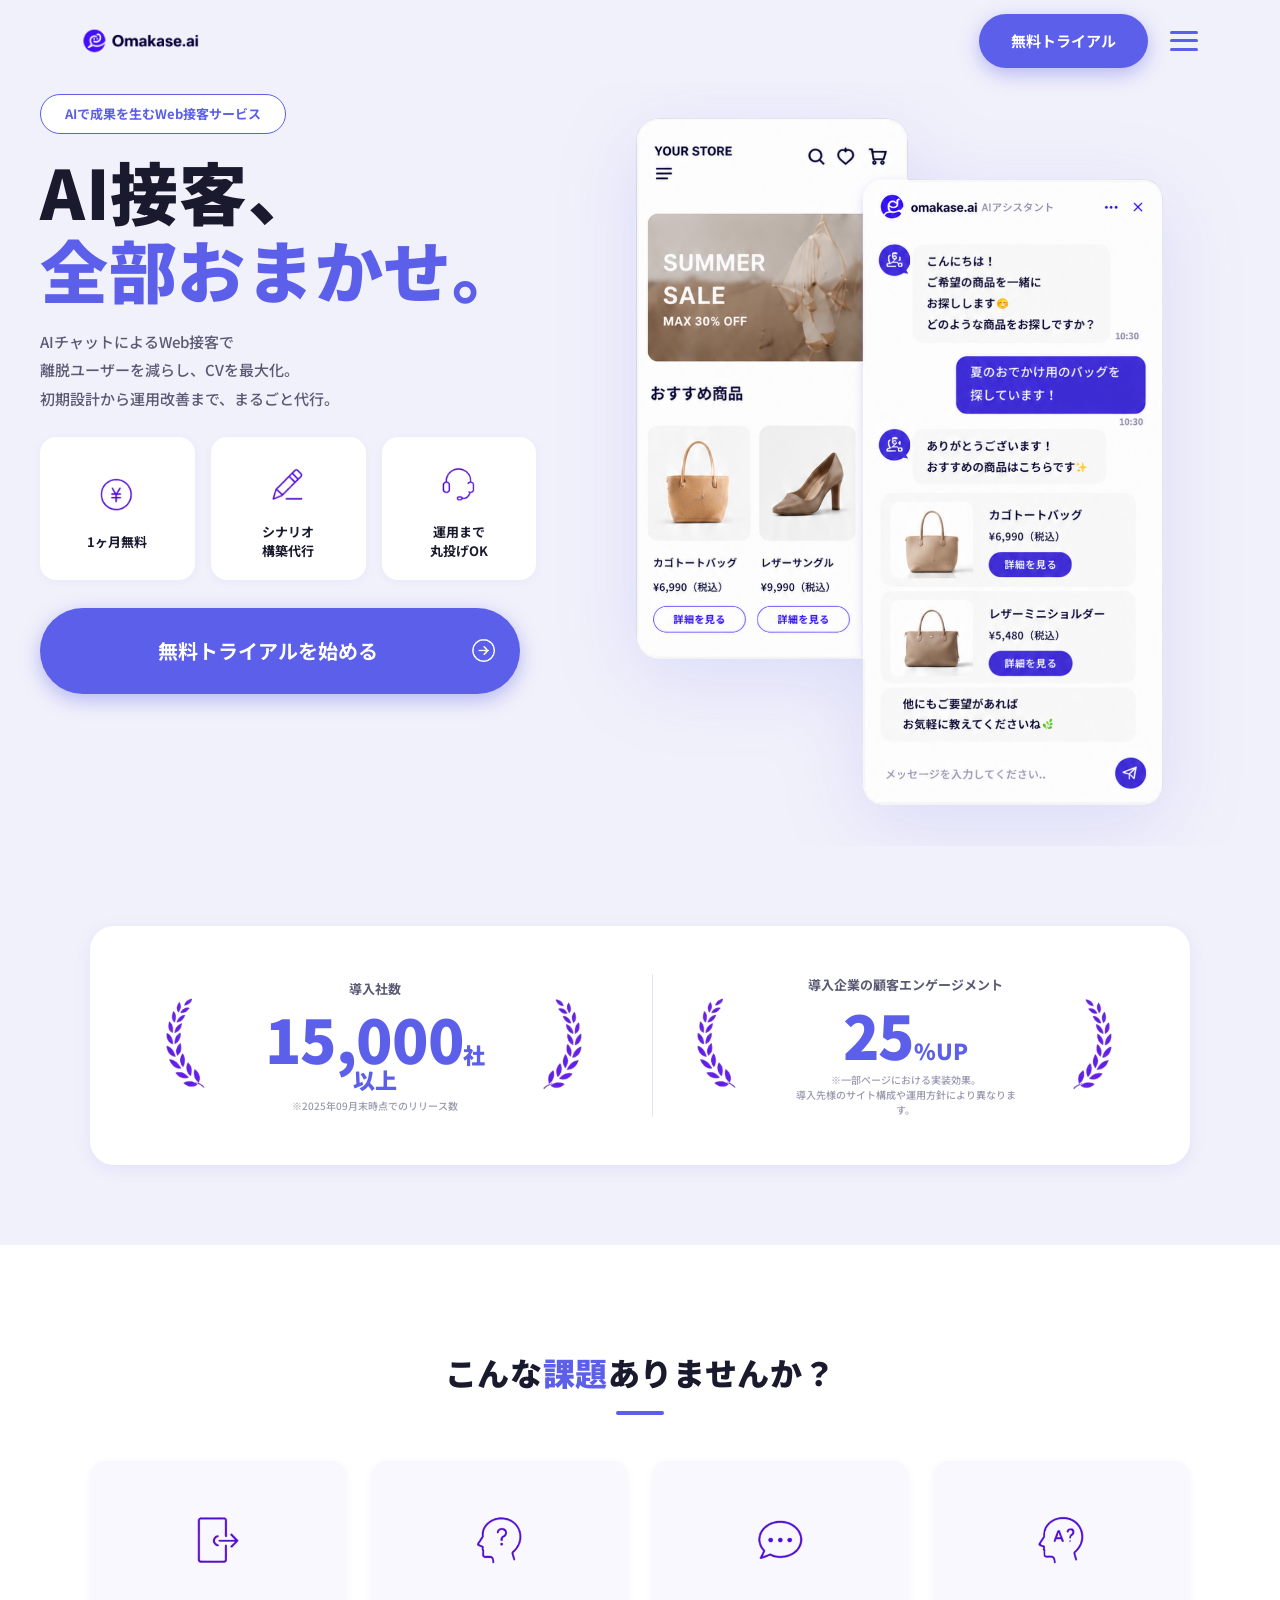
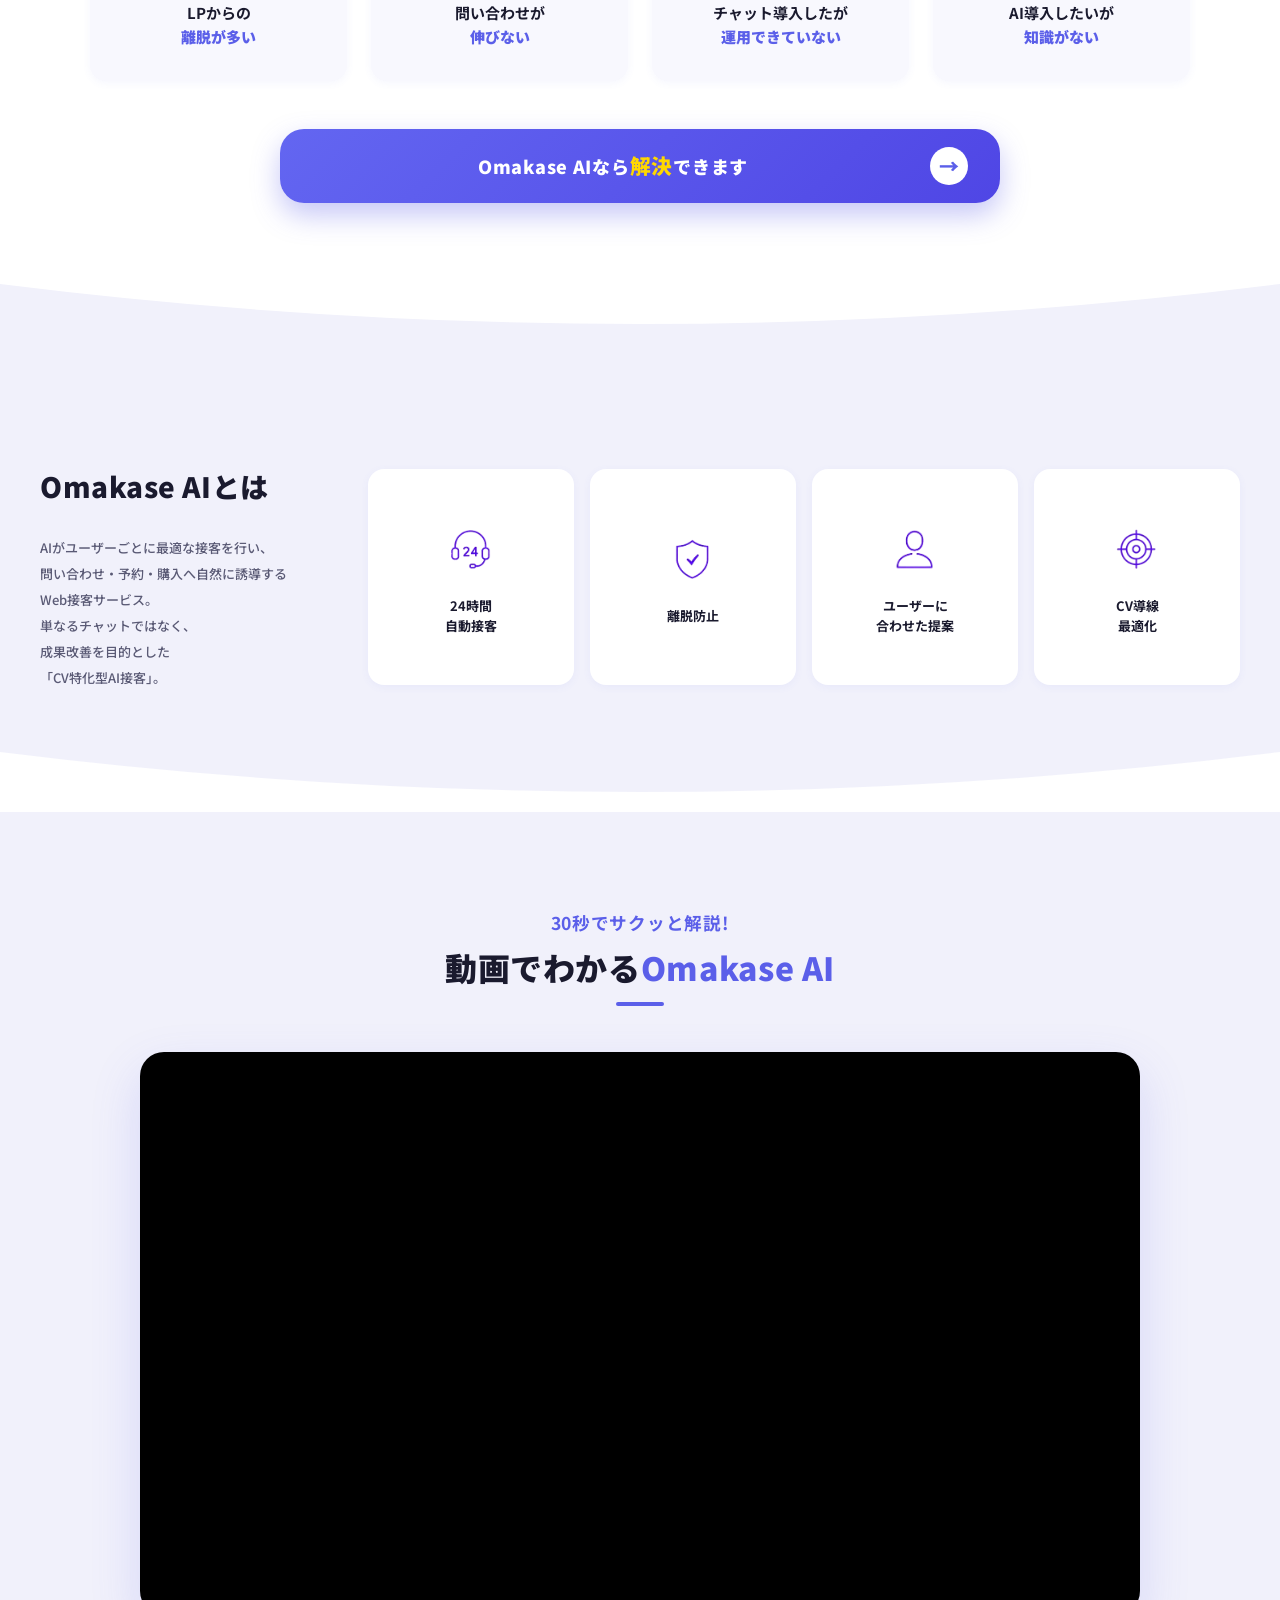
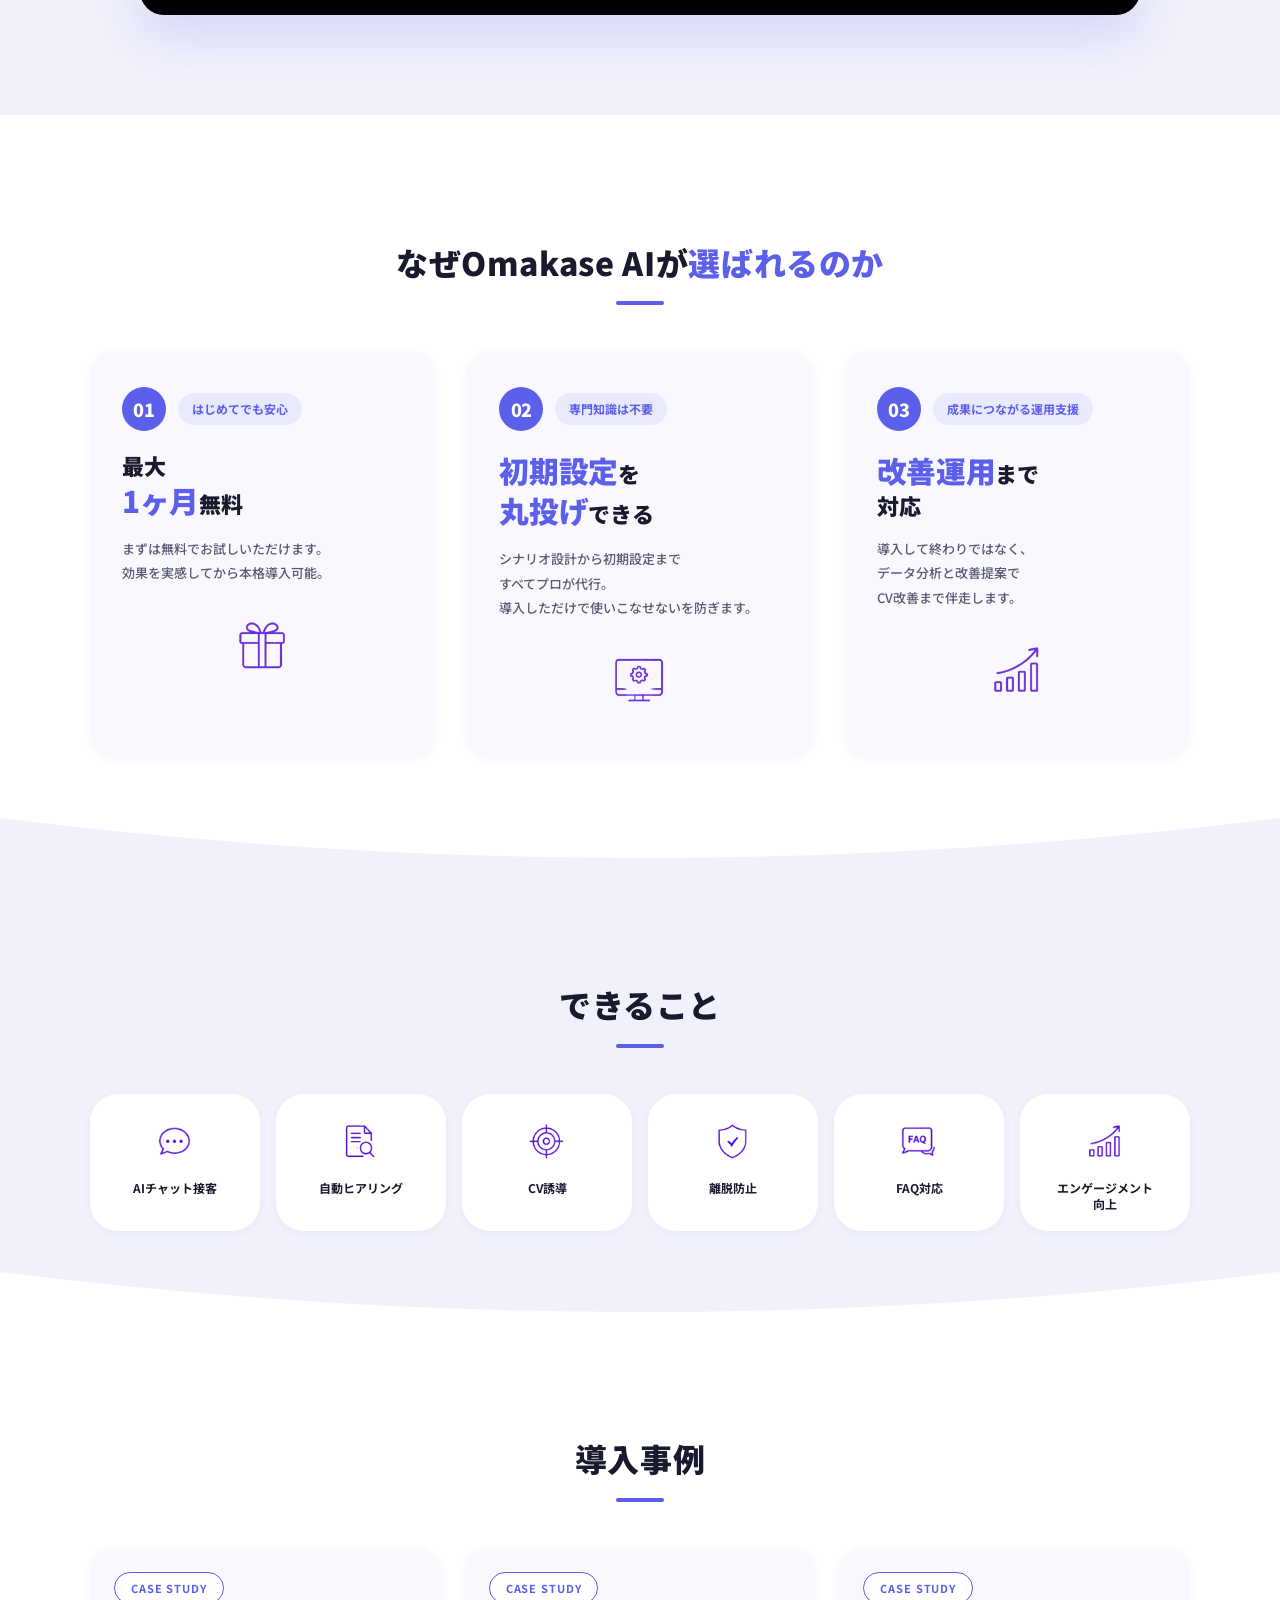
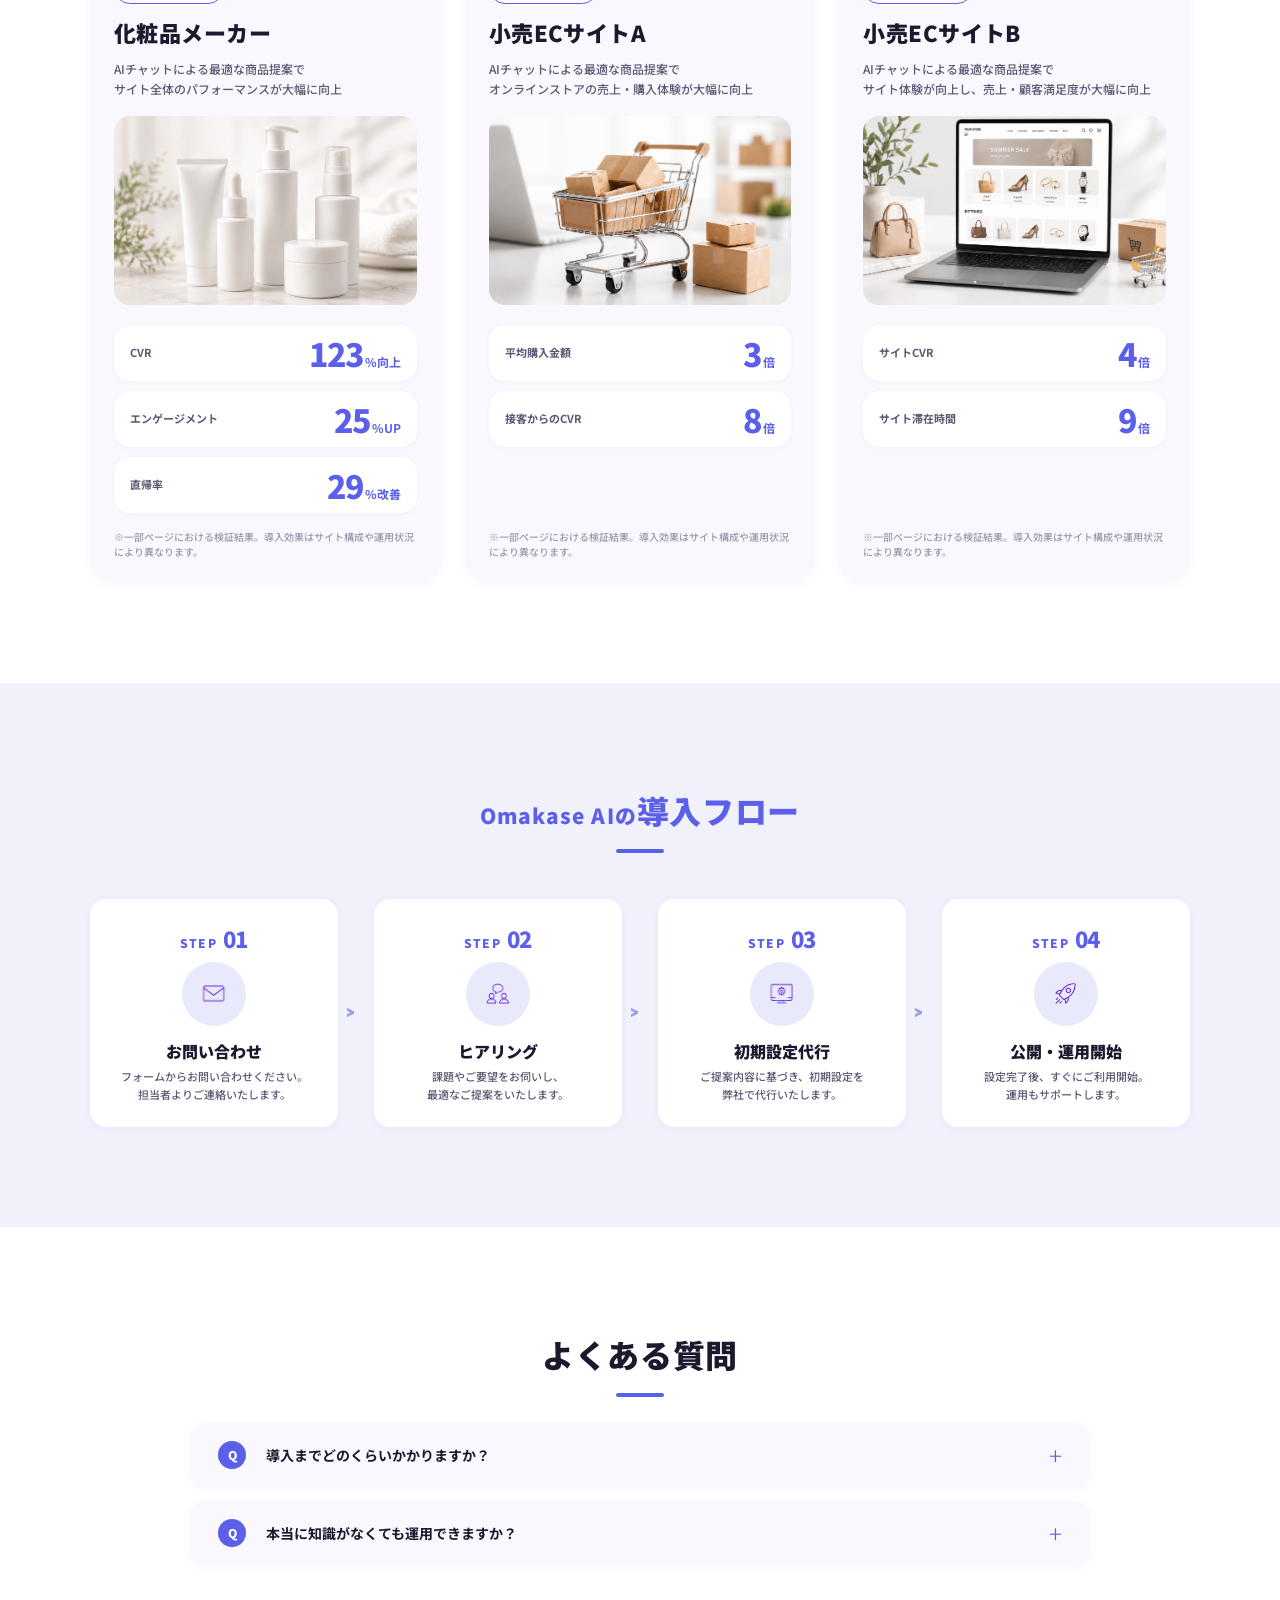
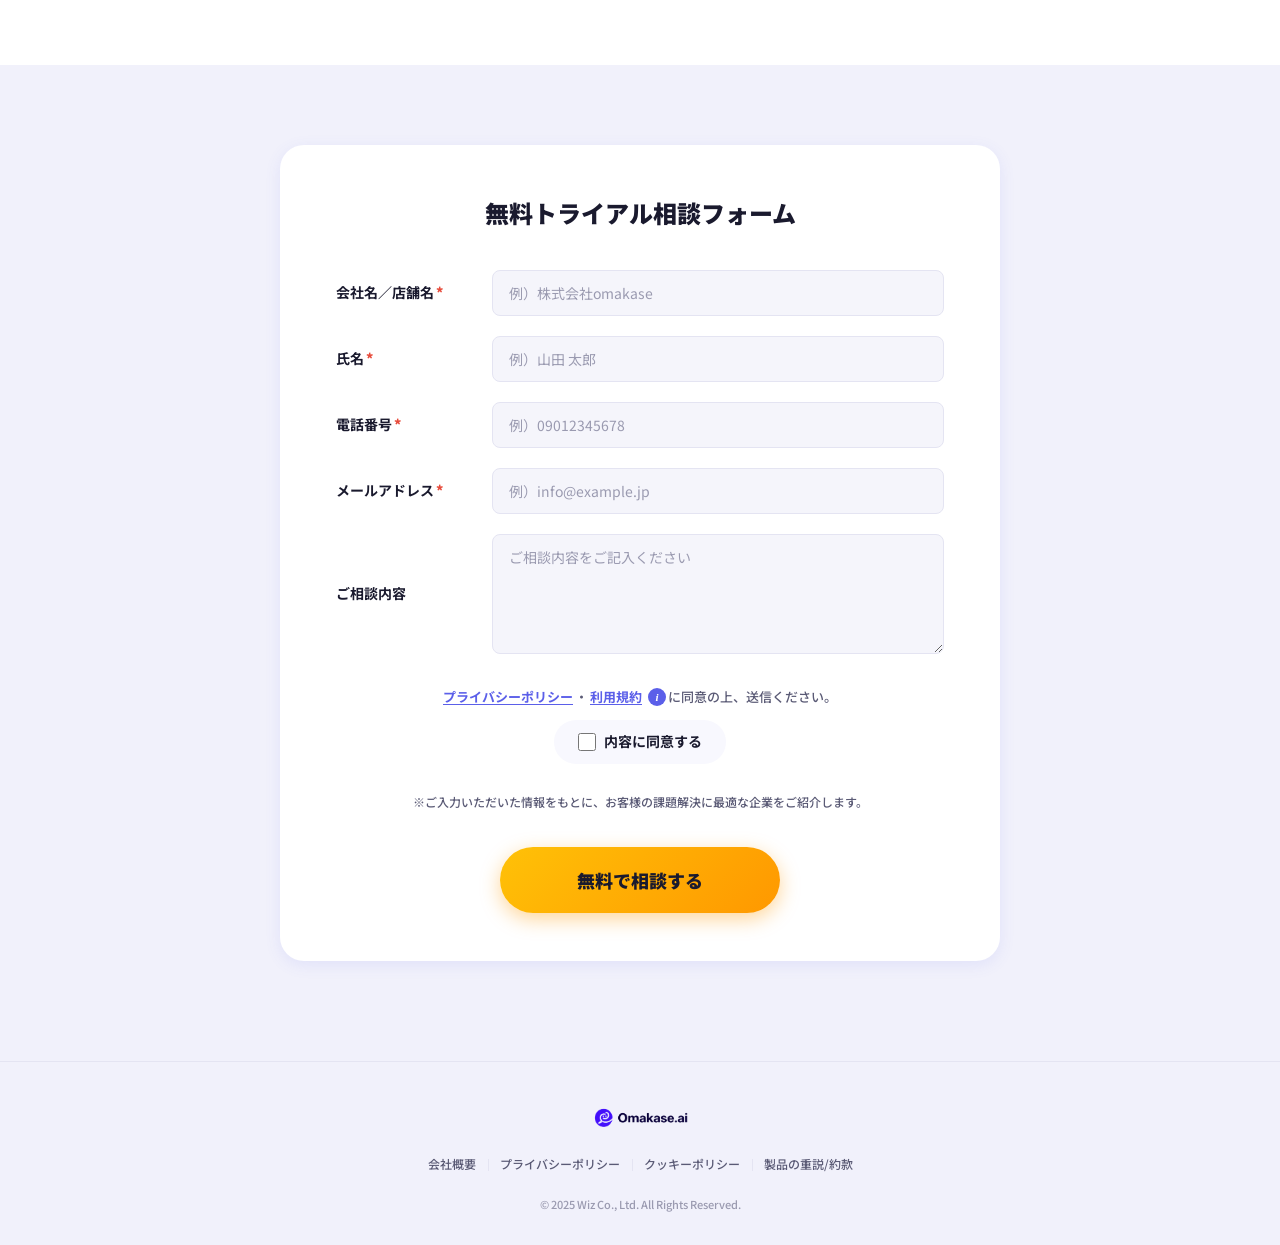
==== commit 926e7afb: "Add files via upload" ====
--- a/index.html
+++ b/index.html
@@ -1,10 +1,17 @@
 <!DOCTYPE html>
 <html lang="ja">
 <head>
+<!-- Google Tag Manager -->
+<script>(function(w,d,s,l,i){w[l]=w[l]||[];w[l].push({'gtm.start':
+new Date().getTime(),event:'gtm.js'});var f=d.getElementsByTagName(s)[0],
+j=d.createElement(s),dl=l!='dataLayer'?'&l='+l:'';j.async=true;j.src=
+'https://www.googletagmanager.com/gtm.js?id='+i+dl;f.parentNode.insertBefore(j,f);
+})(window,document,'script','dataLayer','GTM-5WVKWV6D');</script>
+<!-- End Google Tag Manager -->
 <meta charset="UTF-8">
 <meta name="viewport" content="width=device-width, initial-scale=1.0">
-<meta name="description" content="omakase.ai - AIチャットによるWeb接客で離脱ユーザーを減らし、CVを最大化。初期設計から運用改善まで、まるごと代行。">
-<title>omakase.ai｜AI接客、全部おまかせ。</title>
+<meta name="description" content="Omakase AI - AIチャットによるWeb接客で離脱ユーザーを減らし、CVを最大化。初期設計から運用改善まで、まるごと代行。">
+<title>Omakase AI｜AI接客、全部おまかせ。</title>
 <link rel="preconnect" href="https://fonts.googleapis.com">
 <link rel="preconnect" href="https://fonts.gstatic.com" crossorigin>
 <link href="https://fonts.googleapis.com/css2?family=Noto+Sans+JP:wght@400;500;700;900&display=swap" rel="stylesheet">
@@ -12,6 +19,10 @@
 <link rel="stylesheet" href="css/style.css">
 </head>
 <body>
+<!-- Google Tag Manager (noscript) -->
+<noscript><iframe src="https://www.googletagmanager.com/ns.html?id=GTM-5WVKWV6D"
+height="0" width="0" style="display:none;visibility:hidden"></iframe></noscript>
+<!-- End Google Tag Manager (noscript) -->
 
 <!-- ========== ヘッダー ========== -->
 <header class="header" id="top">
@@ -20,7 +31,7 @@
       <img src="images/logo.png" alt="omakase.ai">
     </a>
     <div class="header__right">
-      <a href="#contact" class="btn btn--primary btn--sm">無料トライアル</a>
+      <a href="#contact" class="btn btn--primary btn--sm header__cta">無料トライアル</a>
       <button class="header__menu" id="menu-btn" aria-label="メニューを開く" aria-expanded="false">
         <span class="header__menu-bar"></span>
         <span class="header__menu-bar"></span>
@@ -50,12 +61,15 @@
 <section class="fv">
   <div class="fv__inner">
     <div class="fv__text">
-      <span class="fv__tag">AIで成果を生むWeb接客サービス</span>
+      <span class="fv__tag"><span class="fv__tag-pc">AIで成果を生むWeb接客サービス</span><span class="fv__tag-sp">AIで成果を生むWeb接客</span></span>
       <h1 class="fv__title">AI接客、<br><span class="fv__title-accent">全部おまかせ。</span><span class="fv__title-sub"><br>CV改善まで、<br><span class="fv__title-accent">丸投げ。</span></span></h1>
       <p class="fv__lead">
-        AIチャットによるWeb接客で<br>
+        <span class="fv__lead-pc">AIチャットによるWeb接客で<br>
         離脱ユーザーを減らし、CVを最大化。<br>
-        初期設計から運用改善まで、まるごと代行。
+        初期設計から運用改善まで、まるごと代行。</span>
+        <span class="fv__lead-sp">AIチャットによるWeb接客で<br>
+        離脱ユーザーを減らし、CVを最大化。<br>
+        初期設計から運用改善まで代行。</span>
       </p>
       <ul class="fv__features">
         <li>
@@ -82,7 +96,7 @@
     <div class="fv__image">
       <picture>
         <source media="(max-width: 767px)" srcset="images/fv-pop-sp.png">
-        <img src="images/fv-pop.png" alt="omakase.aiの接客イメージ">
+        <img src="images/fv-pop.png" alt="Omakase AIの接客イメージ">
       </picture>
     </div>
   </div>
@@ -140,7 +154,7 @@
     </div>
   </div>
   <a href="#contact" class="solution-bar">
-    <span class="solution-bar__text">omakase.aiなら<br class="sp-only"><span class="solution-bar__accent">解決</span>できます</span>
+    <span class="solution-bar__text">Omakase AIなら<br class="sp-only"><span class="solution-bar__accent">解決</span>できます</span>
     <span class="solution-bar__arrow">→</span>
   </a>
 </section>
@@ -154,7 +168,7 @@
   </div>
   <div class="about__inner">
     <div class="about__text">
-      <h2 class="about__title">omakase.aiとは</h2>
+      <h2 class="about__title">Omakase AIとは</h2>
       <p class="about__desc">
         AIがユーザーごとに最適な接客を行い、<br>
         問い合わせ・予約・購入へ自然に誘導する<br>
@@ -185,6 +199,21 @@
   </div>
 </section>
 
+<!-- ========== 紹介動画 ========== -->
+<section class="video-intro">
+  <div class="video-intro__inner">
+    <h2 class="section-title video-intro__title">
+      <span class="video-intro__lead">30秒でサクッと解説!</span>
+      動画でわかる<span class="section-title__accent">Omakase AI</span>
+    </h2>
+    <div class="video-intro__frame">
+      <div style="padding:56.25% 0 0 0;position:relative;">
+        <iframe src="https://player.vimeo.com/video/1194362712?h=de502f38b1&amp;badge=0&amp;autopause=0&amp;player_id=0&amp;app_id=58479" frameborder="0" allow="autoplay; fullscreen; picture-in-picture; clipboard-write; encrypted-media; web-share" referrerpolicy="strict-origin-when-cross-origin" style="position:absolute;top:0;left:0;width:100%;height:100%;" title="Wizさん用_タクアド_v1_Omakaseai"></iframe>
+      </div>
+    </div>
+  </div>
+</section>
+
 <!-- ========== 選ばれる理由 ========== -->
 <section class="reasons arch">
   <div class="arch__bottom">
@@ -192,7 +221,7 @@
       <path d="M0,0 Q720,80 1440,0 L1440,60 L0,60 Z" fill="#F1F1FB"/>
     </svg>
   </div>
-  <h2 class="section-title">なぜomakase.aiが<br class="sp-only"><span class="section-title__accent">選ばれるのか</span></h2>
+  <h2 class="section-title">なぜOmakase AIが<br class="sp-only"><span class="section-title__accent">選ばれるのか</span></h2>
   <div class="reasons__grid">
     <div class="reason-card">
       <div class="reason-card__header">
@@ -365,7 +394,7 @@
 
 <!-- ========== 導入フロー ========== -->
 <section class="flow" id="flow">
-  <h2 class="section-title"><span class="section-title__brand">omakase.aiの</span><br class="sp-only"><span class="section-title__accent">導入フロー</span></h2>
+  <h2 class="section-title"><span class="section-title__brand">Omakase AIの</span><br class="sp-only"><span class="section-title__accent">導入フロー</span></h2>
   <div class="flow__grid">
     <div class="flow-step">
       <div class="flow-step__head">
@@ -451,13 +480,13 @@
   <div class="contact__inner">
     <div class="contact__card">
       <div class="contact__header">
-        <span class="contact__badge">無料</span>
+        <span class="contact__badge" hidden></span>
         <h3 class="contact__title">無料トライアル相談フォーム</h3>
       </div>
       <form id="contact-form" class="contact__form" novalidate>
         <div class="form-row">
-          <label class="form-row__label" for="company">会社名／店舗名</label>
-          <input type="text" id="company" name="company" class="form-row__input" placeholder="例）株式会社omakase">
+          <label class="form-row__label" for="company">会社名／店舗名<span class="form-row__req">*</span></label>
+          <input type="text" id="company" name="company" class="form-row__input" placeholder="例）株式会社omakase" required>
         </div>
         <div class="form-row">
           <label class="form-row__label" for="name">氏名<span class="form-row__req">*</span></label>
@@ -472,8 +501,8 @@
           <input type="email" id="email" name="email" class="form-row__input" placeholder="例）info@example.jp" required>
         </div>
         <div class="form-row">
-          <label class="form-row__label" for="message">ご相談内容<span class="form-row__req">*</span></label>
-          <textarea id="message" name="message" class="form-row__textarea" placeholder="ご相談内容をご記入ください" required></textarea>
+          <label class="form-row__label" for="message">ご相談内容</label>
+          <textarea id="message" name="message" class="form-row__textarea" placeholder="ご相談内容をご記入ください"></textarea>
         </div>
 
         <div class="form-agree">
@@ -493,6 +522,28 @@
           <p>※ご入力いただいた情報をもとに、お客様の課題解決に最適な企業をご紹介します。</p>
         </div>
 
+        <!-- 計測用 hidden input（URLパラメータ自動取得） -->
+        <input type="hidden" id="trk-utm_source" name="utm_source" value="">
+        <input type="hidden" id="trk-utm_medium" name="utm_medium" value="">
+        <input type="hidden" id="trk-utm_campaign" name="utm_campaign" value="">
+        <input type="hidden" id="trk-utm_term" name="utm_term" value="">
+        <input type="hidden" id="trk-utm_content" name="utm_content" value="">
+        <input type="hidden" id="trk-placement" name="placement" value="">
+        <input type="hidden" id="trk-keyword" name="keyword" value="">
+        <input type="hidden" id="trk-matchtype" name="matchtype" value="">
+        <input type="hidden" id="trk-gclid" name="gclid" value="">
+        <input type="hidden" id="trk-fbclid" name="fbclid" value="">
+        <input type="hidden" id="trk-lpv" name="lpv" value="">
+        <input type="hidden" id="trk-src" name="src" value="">
+        <input type="hidden" id="trk-camp" name="camp" value="">
+        <input type="hidden" id="trk-ag" name="ag" value="">
+        <input type="hidden" id="trk-ad" name="ad" value="">
+        <input type="hidden" id="trk-pl" name="pl" value="">
+        <input type="hidden" id="trk-kw" name="kw" value="">
+        <input type="hidden" id="trk-mt" name="mt" value="">
+        <input type="hidden" id="trk-lp_path" name="lp_path" value="">
+        <input type="hidden" id="trk-referrer" name="referrer" value="">
+
         <div class="form-submit">
           <button type="submit" class="btn btn--accent btn--lg" id="submit-btn">
             <span class="btn__text">無料で相談する</span>
@@ -528,6 +579,7 @@
 </footer>
 
 <script src="https://cdn.jsdelivr.net/npm/swiper@11/swiper-bundle.min.js"></script>
+<script src="https://player.vimeo.com/api/player.js"></script>
 <script src="js/script.js"></script>
 </body>
 </html>
--- a/css/style.css
+++ b/css/style.css
@@ -55,6 +55,10 @@
 /* SP表示制御 */
 .sp-only { display: none; }
 .pc-only { display: inline; }
+.fv__lead-sp { display: none; }
+.fv__lead-pc { display: inline; }
+.fv__tag-sp { display: none; }
+.fv__tag-pc { display: inline; }
 
 /* ==========================================================================
    共通：セクションタイトル
@@ -371,7 +375,7 @@
    ========================================================================== */
 .fv {
   background: var(--color-bg);
-  padding: 40px 40px 60px;
+  padding: 12px 40px 32px;
   position: relative;
   overflow: hidden;
 }
@@ -381,8 +385,8 @@
   margin: 0 auto;
   display: grid;
   grid-template-columns: 1.1fr 1fr;
-  gap: 40px;
-  align-items: center;
+  gap: 0;
+  align-items: start;
   position: relative;
   z-index: 1;
 }
@@ -396,15 +400,15 @@
   font-size: 13px;
   font-weight: 700;
   color: var(--color-primary);
-  margin-bottom: 28px;
+  margin-bottom: 18px;
 }
 
 .fv__title {
-  font-size: 84px;
+  font-size: 68px;
   font-weight: 900;
   line-height: 1.15;
   letter-spacing: 0.01em;
-  margin-bottom: 32px;
+  margin-bottom: 20px;
   color: var(--color-text);
 }
 .fv__title-accent { color: var(--color-primary); }
@@ -414,7 +418,7 @@
   font-size: 15px;
   line-height: 1.9;
   color: var(--color-text-sub);
-  margin-bottom: 36px;
+  margin-bottom: 24px;
   font-weight: 500;
 }
 
@@ -422,7 +426,7 @@
   display: grid;
   grid-template-columns: repeat(3, 1fr);
   gap: 16px;
-  margin-bottom: 40px;
+  margin-bottom: 28px;
   max-width: 480px;
 }
 
@@ -431,11 +435,11 @@
   flex-direction: column;
   align-items: center;
   justify-content: center;
-  gap: 12px;
+  gap: 10px;
   background: var(--color-white);
   border-radius: var(--radius-md);
-  padding: 24px 8px;
-  aspect-ratio: 1 / 1;
+  padding: 20px 8px;
+  aspect-ratio: 1 / 0.92;
   box-shadow: var(--shadow-sm);
   text-align: center;
 }
@@ -444,8 +448,8 @@
   display: inline-flex;
   align-items: center;
   justify-content: center;
-  width: 64px;
-  height: 64px;
+  width: 56px;
+  height: 56px;
 }
 .fv__feature-icon img { width: 100%; height: 100%; }
 
@@ -463,10 +467,16 @@
 .fv__image {
   position: relative;
   margin-right: -40px;
+  margin-left: -40px;
+  align-self: stretch;
+  display: flex;
+  align-items: center;
+  justify-content: flex-start;
 }
 .fv__image img {
-  width: 110%;
+  width: auto;
   max-width: none;
+  max-height: 720px;
   height: auto;
   filter: drop-shadow(0 20px 40px rgba(91, 95, 233, 0.15));
 }
@@ -730,6 +740,47 @@
   font-size: 13px;
   font-weight: 700;
   line-height: 1.5;
+}
+
+/* ==========================================================================
+   サービス紹介動画
+   ========================================================================== */
+.video-intro {
+  padding: 100px 40px 100px;
+  background: var(--color-bg);
+}
+.video-intro__inner {
+  max-width: 1000px;
+  margin: 0 auto;
+}
+.video-intro__title { line-height: 1.4; }
+.video-intro__lead {
+  display: block;
+  font-size: 0.55em;
+  font-weight: 700;
+  color: var(--color-primary);
+  letter-spacing: 0.04em;
+  margin-bottom: 10px;
+}
+.video-intro__frame {
+  border-radius: var(--radius-lg);
+  overflow: hidden;
+  box-shadow: 0 20px 50px rgba(91, 95, 233, 0.18);
+  background: #000;
+  position: relative;
+}
+.video-intro__frame iframe {
+  display: block;
+}
+
+@media (max-width: 768px) {
+  .video-intro {
+    padding: 60px 20px 60px;
+  }
+  .video-intro__frame {
+    border-radius: 14px;
+    box-shadow: 0 12px 28px rgba(91, 95, 233, 0.14);
+  }
 }
 
 /* ==========================================================================
@@ -1260,7 +1311,8 @@
   margin-bottom: 36px;
 }
 
-.contact__badge {
+.contact__badge { display: none; }
+.contact__badge--orig {
   background: var(--color-accent);
   color: var(--color-text);
   padding: 4px 12px;
@@ -1340,12 +1392,16 @@
 .form-agree {
   margin-top: 12px;
   text-align: center;
+  display: flex;
+  flex-direction: column;
+  align-items: center;
+  gap: 12px;
 }
 
 .form-agree__text {
   font-size: 13px;
   color: var(--color-text-sub);
-  margin-bottom: 16px;
+  margin-bottom: 0;
   display: inline-flex;
   align-items: center;
   flex-wrap: wrap;
@@ -1745,12 +1801,17 @@
 
   .sp-only { display: inline; }
   .pc-only { display: none; }
+  .fv__lead-pc { display: none; }
+  .fv__lead-sp { display: inline; }
+  .fv__tag-pc { display: none; }
+  .fv__tag-sp { display: inline; }
 
   /* セクションタイトル：SP用デコレーション「\\ XXX /」 */
   .section-title {
-    font-size: 28px;
+    font-size: clamp(20px, 6.4vw, 28px);
     margin-bottom: 32px;
     padding-bottom: 14px;
+    white-space: nowrap;
   }
   .section-title::after {
     width: 40px;
@@ -1781,10 +1842,11 @@
     border-radius: 2px;
   }
 
-  /* ヘッダー */
-  .header__inner { padding: 12px 20px; }
-  .header__logo img { height: 32px; }
-  .header__right { gap: 14px; }
+  /* ヘッダー：SP版はロゴ＋ハンバーガーのみ（CTAボタン非表示） */
+  .header__inner { padding: 14px 20px; }
+  .header__logo img { height: 36px; }
+  .header__right { gap: 0; }
+  .header__cta { display: none; }
 
   .btn--sm {
     padding: 10px 18px;
@@ -1815,151 +1877,179 @@
     font-size: 24px;
   }
 
-  /* FV - SP版B案：414px幅基準で最適化（v13） */
+  /* ==========================================================================
+     FV - SP版（v14: モック完全準拠・375〜414px最適化）
+     ========================================================================== */
   .fv {
-    padding: 20px 18px 0;
+    padding: 24px 20px 32px;
     background: var(--color-bg);
-  }
-
-  /* fv__inner自体をgridに */
+    overflow: hidden;
+  }
+
+  /* タイトル＋画像エリア。リード文も左カラムに置き、画像は3行に渡る */
   .fv__inner {
     display: grid;
-    grid-template-columns: 1fr 1fr;
+    grid-template-columns: minmax(0, 1.08fr) minmax(0, 1fr);
     grid-template-areas:
-      "tag tag"
-      "title image"
-      "lead image"
+      "tag    image"
+      "title  image"
+      "lead   image"
       "features features"
-      "cta cta";
-    column-gap: 12px;
-    row-gap: 16px;
+      "cta      cta";
+    column-gap: 8px;
+    row-gap: 0;
     align-items: start;
   }
 
   /* fv__textの中身をfv__innerのgridに参加させる */
-  .fv__text {
-    display: contents;
-  }
-
+  .fv__text { display: contents; }
+
+  /* タグピル */
   .fv__tag {
     grid-area: tag;
-    font-size: 12px;
-    padding: 6px 16px;
-    margin-bottom: 0;
+    font-size: 11.5px;
+    padding: 6px 14px;
+    margin-bottom: 14px;
     justify-self: start;
-  }
-
-  /* タイトル：22px（モック準拠サイズ） */
+    align-self: start;
+    border-width: 2px;
+    font-weight: 700;
+    white-space: nowrap;
+    letter-spacing: 0.02em;
+  }
+
+  /* タイトル */
   .fv__title {
     grid-area: title;
-    font-size: 22px;
-    line-height: 1.25;
-    margin-bottom: 0;
-    letter-spacing: 0;
+    font-size: clamp(22px, 7vw, 31px);
+    line-height: 1.2;
+    margin: 0;
+    letter-spacing: 0.005em;
     align-self: start;
     font-weight: 900;
   }
-  .fv__title-sub {
-    display: inline;
-  }
+  /* ステンザ（1行）は途中で折り返さず、カラムを超えたら記号だけ折り返る */
+  .fv__title-accent {
+    display: inline-block;
+    word-break: keep-all;
+  }
+  /* CV改善まで、丸投げ。の前のステンザ余白を完全に消す
+     (line-heightによる自然な行間のみ残す → 全行が均等な行間に) */
+  .fv__title-sub { display: inline; }
   .fv__title-sub::before {
     content: "";
     display: block;
-    height: 10px;
-  }
-
-  /* リード文：タイトルすぐ下 */
+    height: 0;
+  }
+
+  /* リード文（タイトル直下） */
   .fv__lead {
     grid-area: lead;
-    font-size: 12px;
+    font-size: 11px;
     line-height: 1.8;
-    margin-bottom: 0;
+    margin: 12px 0 0;
     align-self: start;
-    margin-top: 8px;
-  }
-
-  /* 画像（大）- タイトル＋リード文の2行にまたがる */
+    font-weight: 600;
+    color: var(--color-text-sub);
+    letter-spacing: -0.005em;
+    display: block;
+  }
+  .fv__lead-pc { display: none; }
+  .fv__lead-sp { display: inline; }
+
+  /* 画像：縦中央寄せ、テキスト3行ぶんに重ねる */
   .fv__image {
     grid-area: image;
     margin: 0;
     width: 100%;
     max-width: none;
-    align-self: stretch;
+    align-self: center;
     justify-self: stretch;
     display: flex;
     align-items: center;
-  }
+    justify-content: flex-end;
+    position: relative;
+    z-index: 1;
+  }
+  .fv__image picture { width: 100%; display: block; }
   .fv__image img {
     width: 100%;
     height: auto;
-    filter: drop-shadow(0 12px 24px rgba(91, 95, 233, 0.15));
+    transform: none;
+    filter: drop-shadow(0 16px 30px rgba(91, 95, 233, 0.18));
   }
 
   /* 特徴3カード */
   .fv__features {
     grid-area: features;
-    margin: 16px 0 0;
+    margin: 28px 0 0;
     max-width: 100%;
     gap: 10px;
     width: 100%;
+    grid-template-columns: repeat(3, 1fr);
   }
   .fv__features li {
-    padding: 20px 6px 16px;
-    gap: 6px;
+    padding: 18px 8px;
+    gap: 10px;
     border-radius: 14px;
     aspect-ratio: auto;
-    min-height: 140px;
-    justify-content: flex-start;
+    min-height: 0;
+    justify-content: center;
+    background: var(--color-white);
+    box-shadow: 0 4px 14px rgba(91, 95, 233, 0.08);
   }
   .fv__feature-icon {
-    width: 44px;
-    height: 44px;
-    margin-bottom: 4px;
+    width: 48px;
+    height: 48px;
+    margin-bottom: 6px;
   }
   .fv__feature-text {
-    font-size: 13px;
-    line-height: 1.4;
+    font-size: 14px;
+    line-height: 1.35;
     font-weight: 900;
     color: var(--color-text);
   }
+  /* SP版では説明文を非表示 */
   .fv__feature-sub {
-    display: block;
-    font-size: 10px;
-    line-height: 1.55;
-    color: var(--color-text-sub);
-    font-weight: 500;
-    margin-top: 6px;
-    text-align: center;
-  }
-
-  /* CTAボタン：フル幅・画面端まで届く */
+    display: none;
+  }
+
+  /* CTAボタン：フル幅・角丸・しっかり主張 */
   .fv .btn--lg {
     grid-area: cta;
-    margin: 24px -18px 0;
-    font-size: 17px;
+    margin: 28px 0 0;
+    font-size: 18px;
     padding: 22px 64px 22px 28px;
-    width: calc(100% + 36px);
+    width: 100%;
     max-width: none;
     font-weight: 900;
-    border-radius: 0;
-  }
+    border-radius: 18px;
+    background: linear-gradient(135deg, #6366F1 0%, #4F46E5 100%);
+    box-shadow: 0 12px 28px rgba(91, 95, 233, 0.45);
+  }
+  /* SP版CTA矢印：シンプルな白丸＋矢印に置き換え */
   .fv .btn--with-arrow .btn__arrow {
     width: 32px;
     height: 32px;
-    right: 16px;
+    right: 20px;
+    background: var(--color-white);
+    border-radius: 50%;
+    color: var(--color-primary);
+  }
+  .fv .btn--with-arrow .btn__arrow img { display: none; }
+  .fv .btn--with-arrow .btn__arrow::after {
+    content: "→";
+    font-size: 18px;
+    font-weight: 900;
+    line-height: 1;
+    color: var(--color-primary);
+    display: block;
   }
 
   /* FV直後のセクション余白 */
-  .fv + .stats {
-    padding-top: 50px;
-  }
-
-  /* FV直後のセクション（stats）の上余白も詰める */
-  .fv + .stats {
-    padding-top: 40px;
-  }
-
-  /* Stats */
+  .fv + .stats { padding-top: 32px; }
+
+  /* Stats - SP版:バッジ→月桂樹で数字を挟む→注釈の縦リズム */
   .stats {
     padding: 40px 20px 40px;
   }
@@ -1975,45 +2065,79 @@
   }
   .stats__item {
     background: var(--color-white);
-    border-radius: var(--radius-lg);
-    padding: 24px 20px 28px;
-    box-shadow: var(--shadow-md);
-    flex-direction: column;
-    gap: 8px;
-    overflow: hidden;
+    border-radius: 18px;
+    padding: 28px 20px 24px;
+    box-shadow: 0 4px 16px rgba(91, 95, 233, 0.08);
+    position: relative;
+    display: block;
+    text-align: center;
+    overflow: visible;
   }
   .stats__item + .stats__item {
     border-left: none;
   }
+
+  /* バッジピル */
+  .stats__label {
+    display: inline-block;
+    font-size: 12px;
+    font-weight: 700;
+    color: var(--color-text);
+    background: var(--color-bg);
+    border-radius: 999px;
+    padding: 6px 18px;
+    margin-bottom: 16px;
+    line-height: 1.4;
+    letter-spacing: 0.02em;
+  }
+
+  /* 数字行 */
+  .stats__number {
+    position: relative;
+    display: inline-block;
+    padding: 0;
+    font-size: 18px;
+    font-weight: 900;
+    margin: 0 auto;
+    line-height: 1;
+  }
+  .stats__big {
+    font-size: 44px;
+    line-height: 1;
+    font-weight: 900;
+    letter-spacing: -0.02em;
+  }
+
+  /* 月桂樹:カードの左右端から数字を挟む(大きめ) */
   .stats__wreath--left,
   .stats__wreath--right {
     position: absolute;
-    height: 130px;
-    top: 55%;
+    top: 50%;
     transform: translateY(-50%);
-    opacity: 0.22;
+    height: 96px;
+    width: auto;
+    opacity: 1;
+    z-index: 1;
     pointer-events: none;
-  }
-  .stats__wreath--left { left: 0; }
-  .stats__wreath--right { right: 0; }
+    margin: 0;
+  }
+  .stats__wreath--left  { left: 26px; right: auto; }
+  .stats__wreath--right { right: 26px; left: auto; }
+
+  /* 数字行の縦中央を月桂樹中心に合わせる */
   .stats__content {
-    position: relative;
+    position: static;
     z-index: 2;
     width: 100%;
-  }
-  .stats__label {
-    font-size: 14px;
-    font-weight: 700;
-    color: var(--color-primary);
-    background: var(--color-primary-pale);
-    display: inline-block;
-    padding: 6px 20px;
-    border-radius: var(--radius-pill);
-    margin-bottom: 16px;
-  }
-  .stats__big { font-size: 68px; }
-  .stats__number { font-size: 26px; }
-  .stats__note { font-size: 11px; margin-top: 12px; }
+    padding: 0 70px;
+    box-sizing: border-box;
+  }
+  .stats__note {
+    font-size: 10.5px;
+    margin-top: 18px;
+    line-height: 1.65;
+    color: var(--color-text-mute);
+  }
 
   /* Issues */
   .issues {
@@ -2309,8 +2433,14 @@
 }
 
 @media (max-width: 480px) {
-  .fv__title { font-size: 48px; }
+  /* PC\u30bf\u30a4\u30c8\u30eb\u306f\u3082\u3046\u4f7f\u308f\u308c\u306a\u3044\u305f\u3081\u4e0d\u8981\u3002SP\u30bf\u30a4\u30c8\u30eb\u306fclamp()\u3067\u81ea\u52d5\u8abf\u6574 */
   .features__grid { grid-template-columns: repeat(2, 1fr); }
   .case-stat__big { font-size: 32px; }
   .cta__title { font-size: 36px; }
-}
+
+  /* \u72ed\u3044\u753b\u9762\u3067\u306f\u30bf\u30a4\u30c8\u30eb\u3092\u3055\u3089\u306b\u8a70\u3081\u308b */
+  /* 狭い画面ではタイトルをさらに詰める */
+  .fv__features li { min-height: 152px; padding: 18px 6px 16px; }
+  .fv__feature-text { font-size: 13px; }
+  .fv__feature-sub { font-size: 10px; }
+}
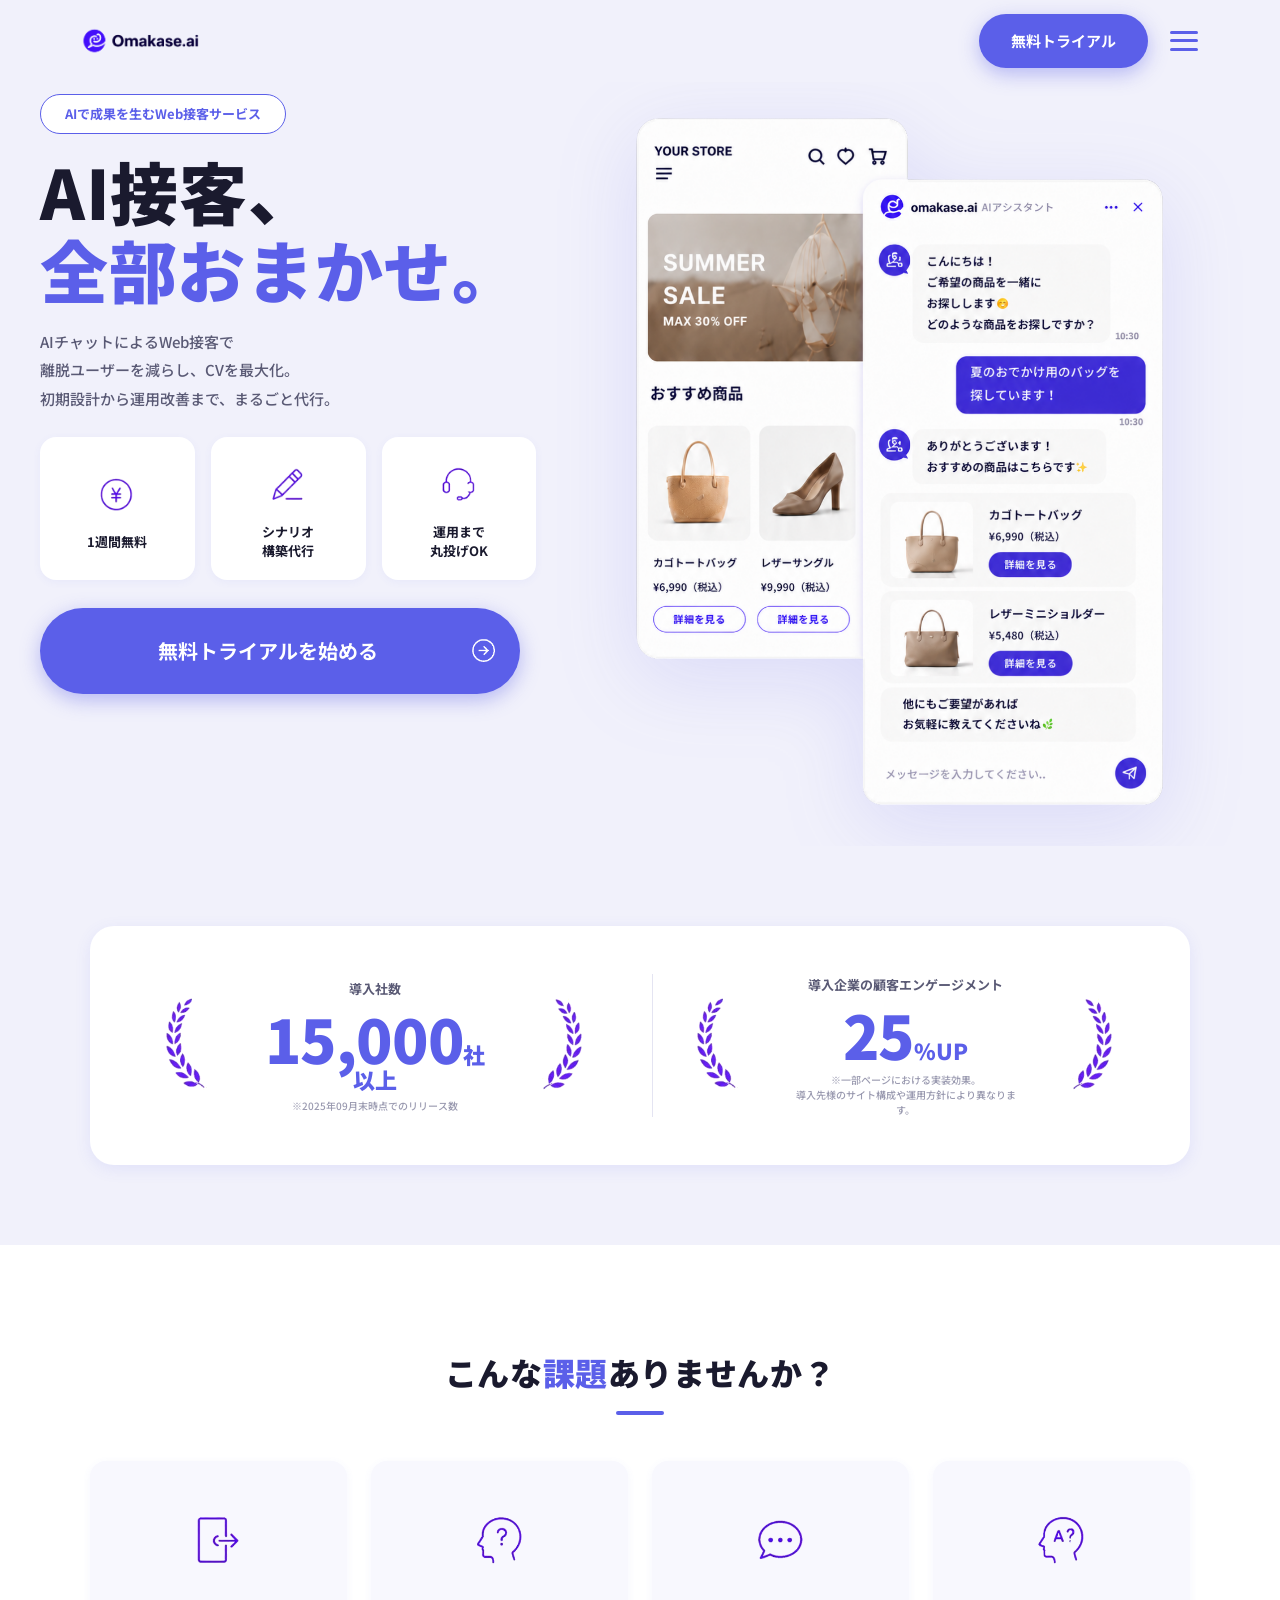
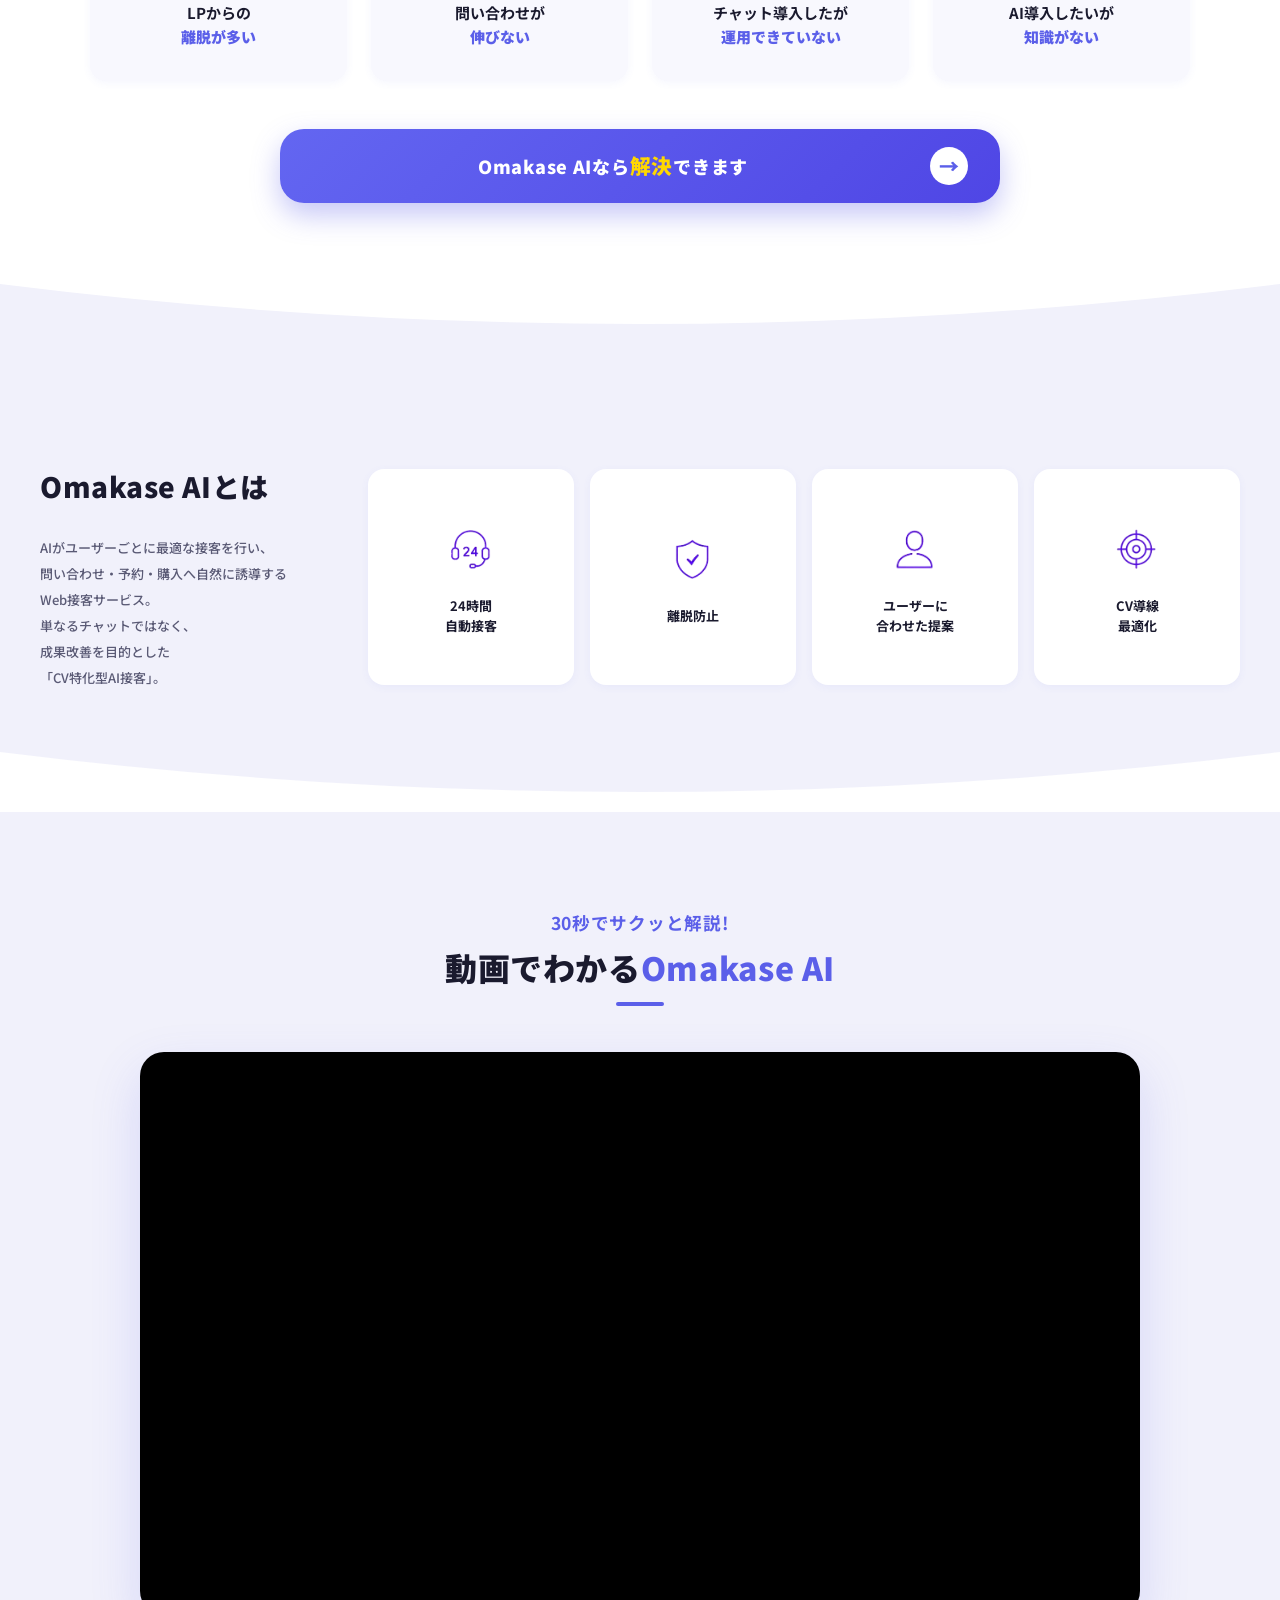
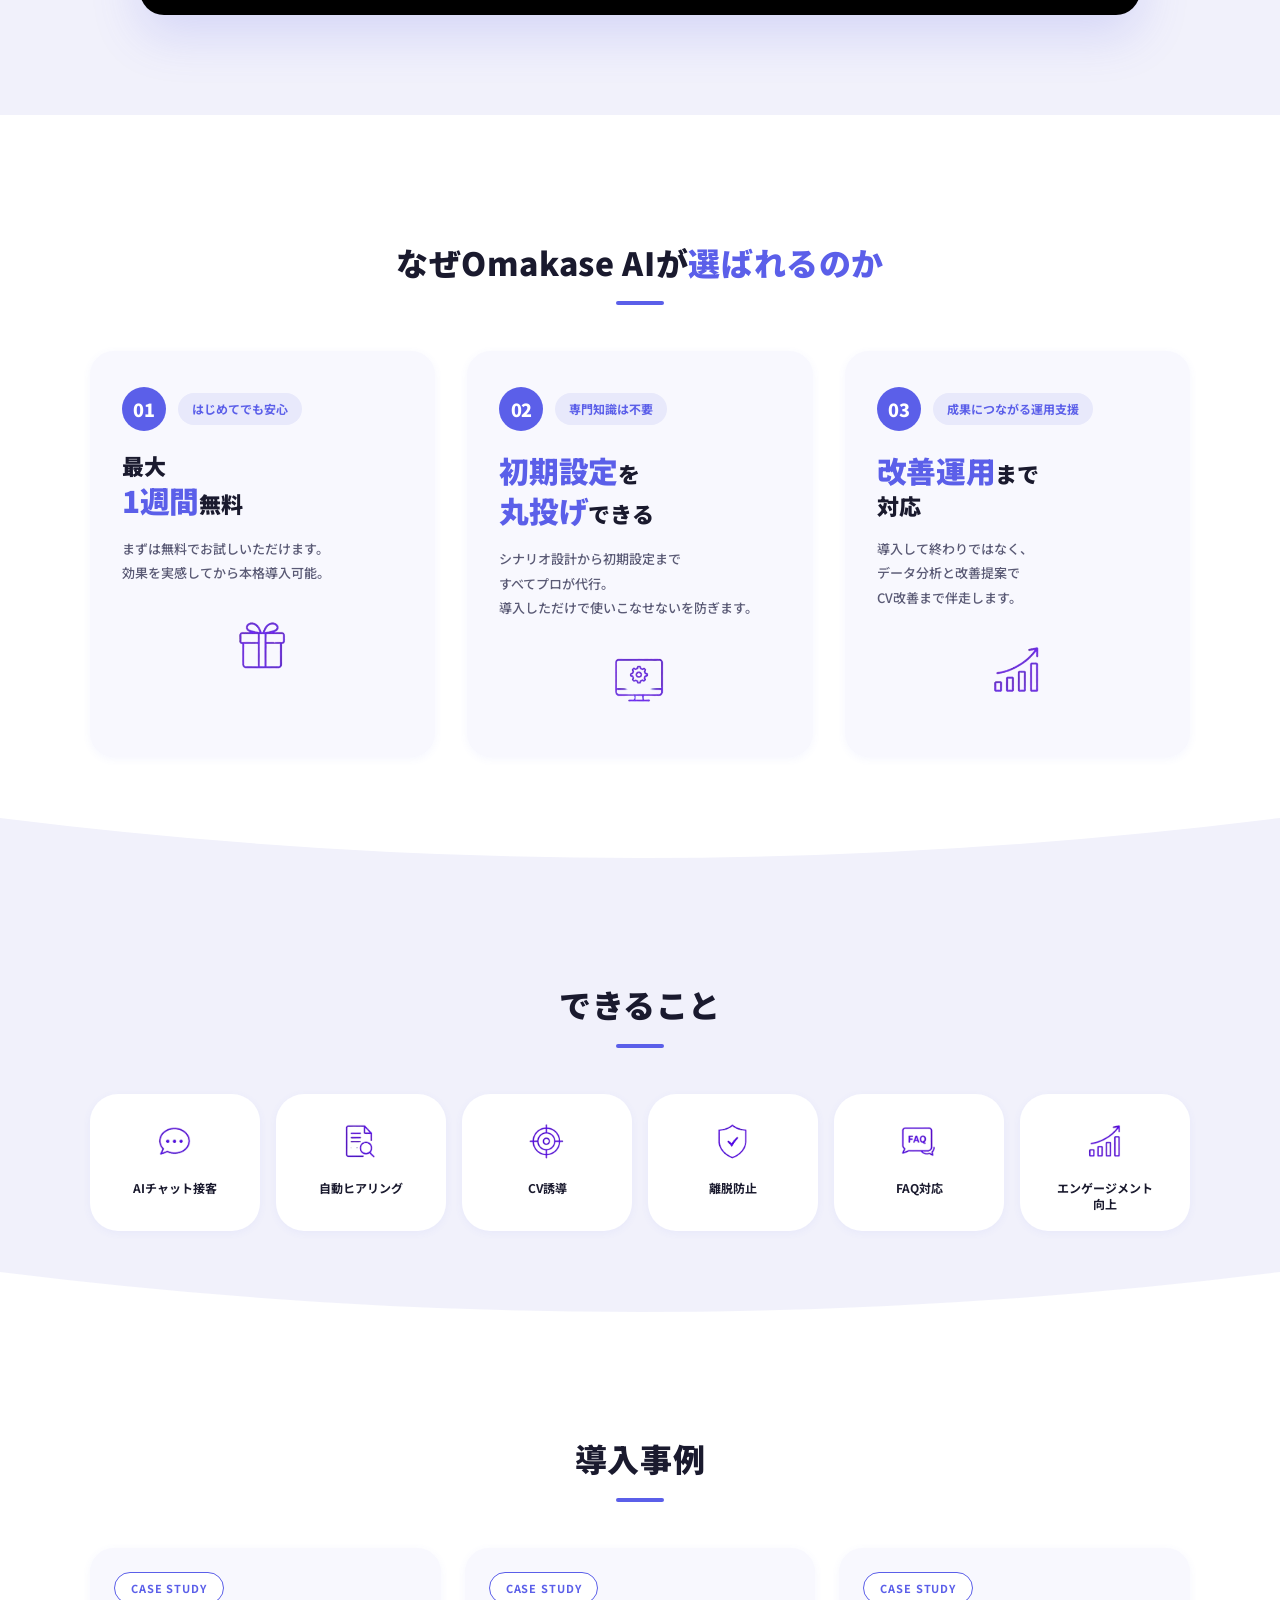
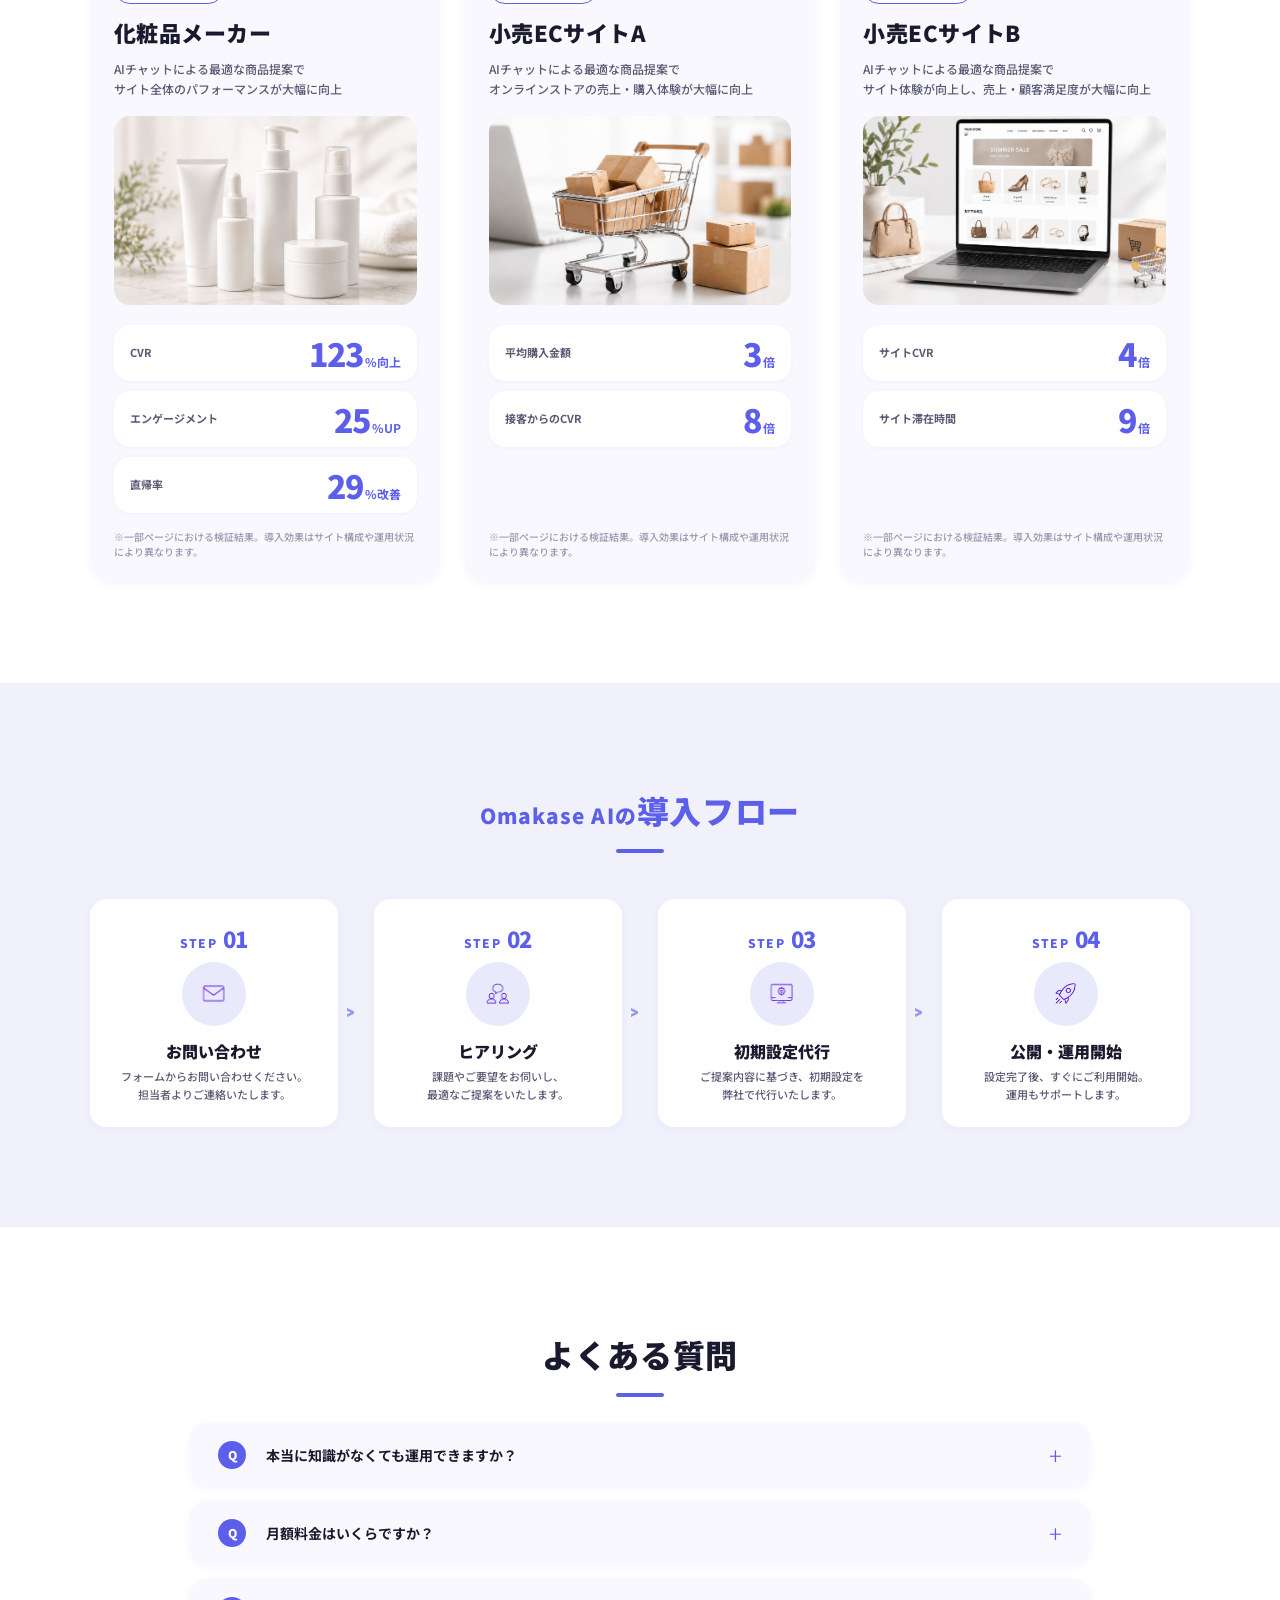
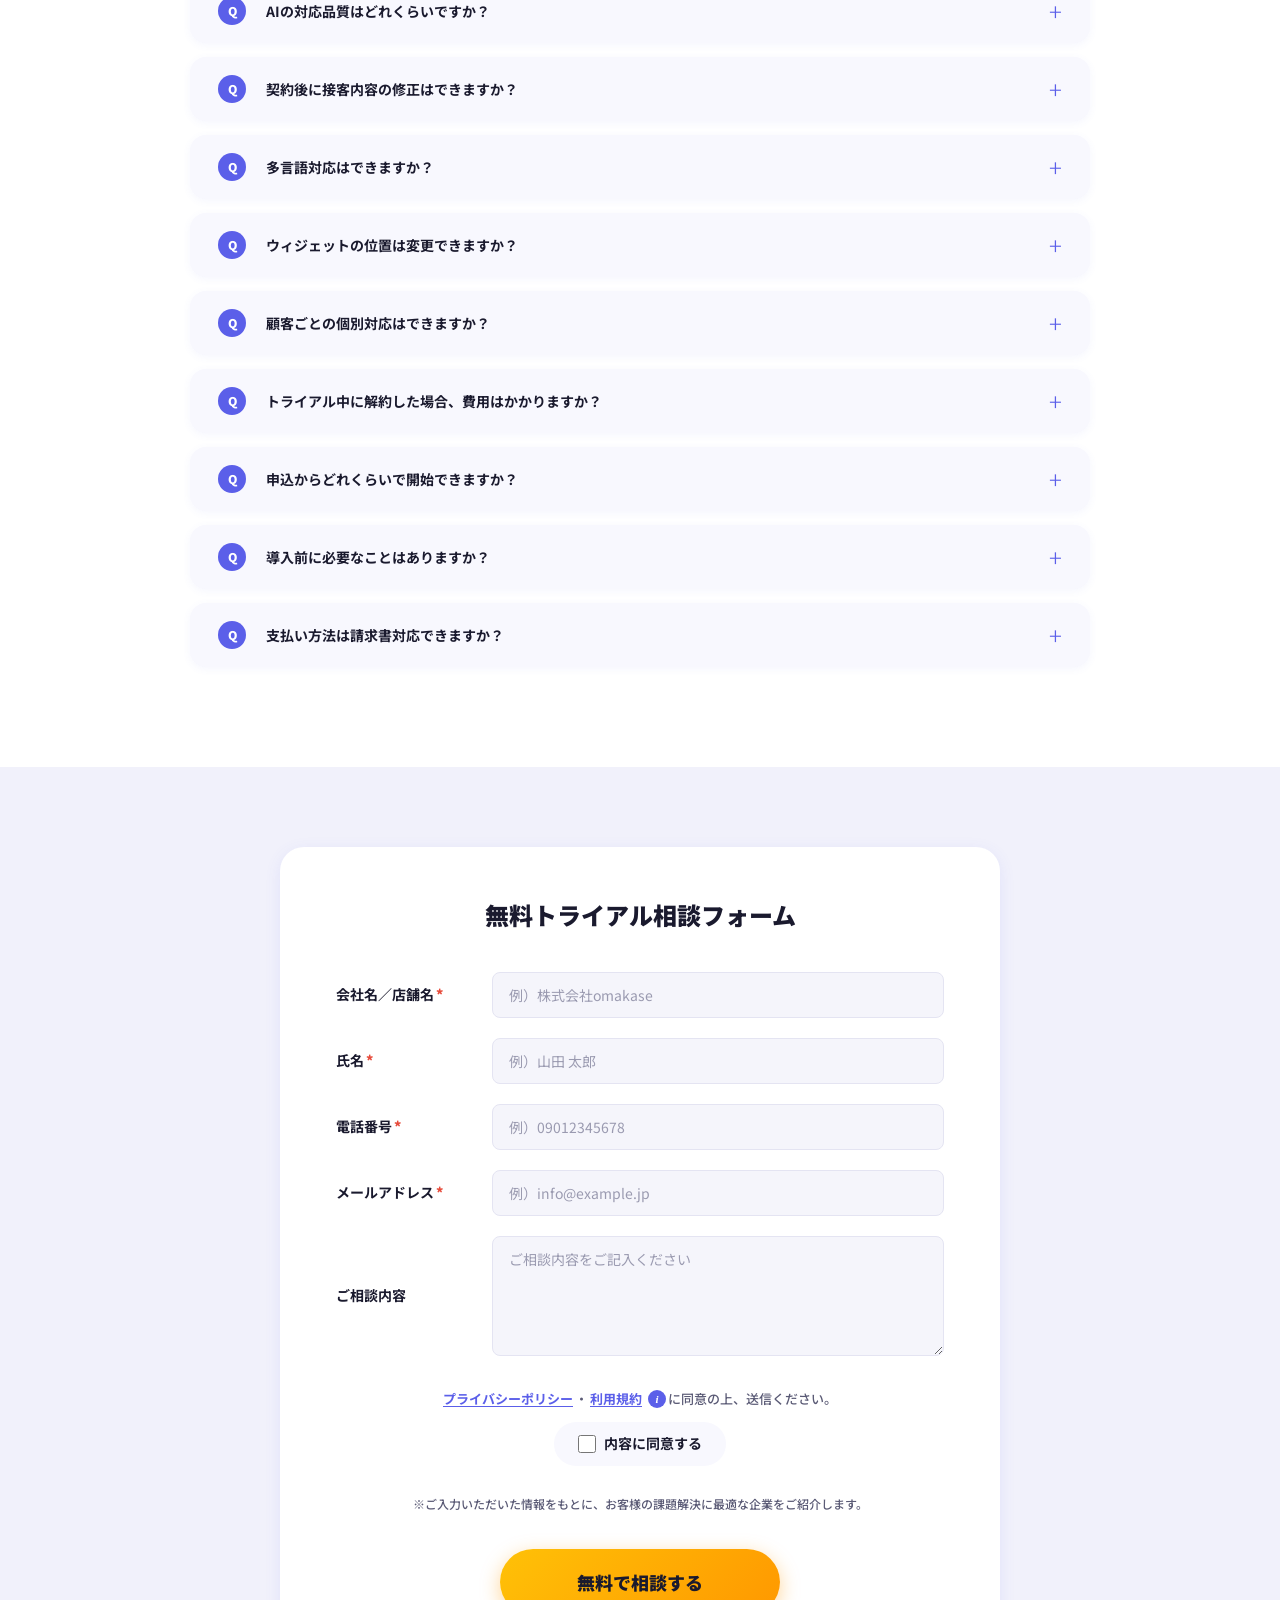
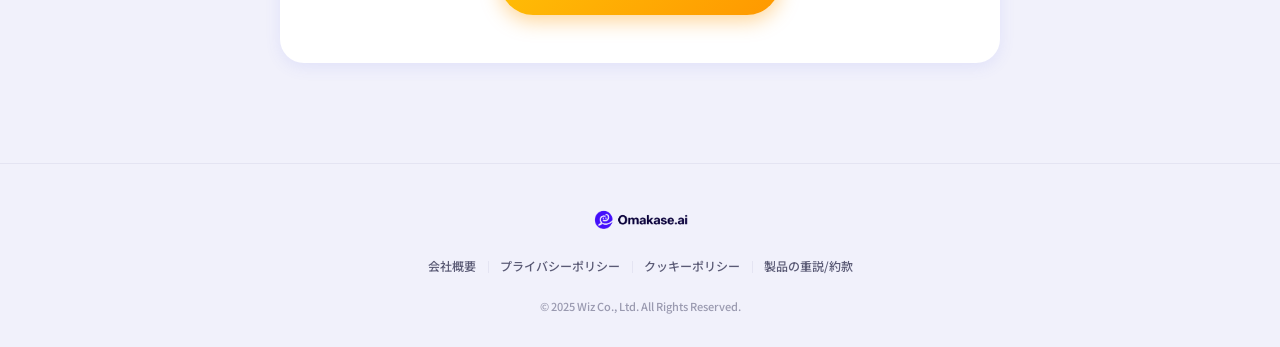
==== commit 18743898: "Add files via upload" ====
--- a/index.html
+++ b/index.html
@@ -74,7 +74,7 @@
       <ul class="fv__features">
         <li>
           <span class="fv__feature-icon"><img src="images/icon_01_yen.png" alt=""></span>
-          <span class="fv__feature-text">1ヶ月無料</span>
+          <span class="fv__feature-text">1週間無料</span>
           <span class="fv__feature-sub">まずは気軽に<br>お試しいただけます</span>
         </li>
         <li>
@@ -228,7 +228,7 @@
         <span class="reason-card__number">01</span>
         <span class="reason-card__tag">はじめてでも安心</span>
       </div>
-      <h3 class="reason-card__title">最大<br><span class="reason-card__title-big">1ヶ月</span>無料</h3>
+      <h3 class="reason-card__title">最大<br><span class="reason-card__title-big">1週間</span>無料</h3>
       <p class="reason-card__text">
         まずは無料でお試しいただけます。<br>
         効果を実感してから本格導入可能。
@@ -453,23 +453,122 @@
     <details class="faq-item">
       <summary class="faq-item__question">
         <span class="faq-item__q">Q</span>
-        <span class="faq-item__text">導入までどのくらいかかりますか？</span>
-        <span class="faq-item__toggle">+</span>
-      </summary>
-      <div class="faq-item__answer">
-        <span class="faq-item__a">A</span>
-        <p>最短2週間程度で導入可能です。内容により前後する場合があります。</p>
-      </div>
-    </details>
-    <details class="faq-item">
-      <summary class="faq-item__question">
-        <span class="faq-item__q">Q</span>
         <span class="faq-item__text">本当に知識がなくても運用できますか？</span>
         <span class="faq-item__toggle">+</span>
       </summary>
       <div class="faq-item__answer">
         <span class="faq-item__a">A</span>
         <p>はい、すべておまかせいただけます。専門知識は不要です。</p>
+      </div>
+    </details>
+    <details class="faq-item">
+      <summary class="faq-item__question">
+        <span class="faq-item__q">Q</span>
+        <span class="faq-item__text">月額料金はいくらですか？</span>
+        <span class="faq-item__toggle">+</span>
+      </summary>
+      <div class="faq-item__answer">
+        <span class="faq-item__a">A</span>
+        <p>月額1万円・3万円・10万円の3プランをご用意しています。</p>
+      </div>
+    </details>
+    <details class="faq-item">
+      <summary class="faq-item__question">
+        <span class="faq-item__q">Q</span>
+        <span class="faq-item__text">AIの対応品質はどれくらいですか？</span>
+        <span class="faq-item__toggle">+</span>
+      </summary>
+      <div class="faq-item__answer">
+        <span class="faq-item__a">A</span>
+        <p>高速レスポンスで、自然な会話品質を実現しています。<span class="faq-item__note">※一部読み間違いが発生する場合があります。</span></p>
+      </div>
+    </details>
+    <details class="faq-item">
+      <summary class="faq-item__question">
+        <span class="faq-item__q">Q</span>
+        <span class="faq-item__text">契約後に接客内容の修正はできますか？</span>
+        <span class="faq-item__toggle">+</span>
+      </summary>
+      <div class="faq-item__answer">
+        <span class="faq-item__a">A</span>
+        <p>可能です。修正対応もWizがサポートします。</p>
+      </div>
+    </details>
+    <details class="faq-item">
+      <summary class="faq-item__question">
+        <span class="faq-item__q">Q</span>
+        <span class="faq-item__text">多言語対応はできますか？</span>
+        <span class="faq-item__toggle">+</span>
+      </summary>
+      <div class="faq-item__answer">
+        <span class="faq-item__a">A</span>
+        <p>可能です。設定した言語以外でも自動で返答できます。<span class="faq-item__note">※音声チャットは初期設定言語のみ対応です。</span></p>
+      </div>
+    </details>
+    <details class="faq-item">
+      <summary class="faq-item__question">
+        <span class="faq-item__q">Q</span>
+        <span class="faq-item__text">ウィジェットの位置は変更できますか？</span>
+        <span class="faq-item__toggle">+</span>
+      </summary>
+      <div class="faq-item__answer">
+        <span class="faq-item__a">A</span>
+        <p>自由に変更可能です。</p>
+      </div>
+    </details>
+    <details class="faq-item">
+      <summary class="faq-item__question">
+        <span class="faq-item__q">Q</span>
+        <span class="faq-item__text">顧客ごとの個別対応はできますか？</span>
+        <span class="faq-item__toggle">+</span>
+      </summary>
+      <div class="faq-item__answer">
+        <span class="faq-item__a">A</span>
+        <p>注文履歴などをもとにした個別対応には現在対応していません。</p>
+      </div>
+    </details>
+    <details class="faq-item">
+      <summary class="faq-item__question">
+        <span class="faq-item__q">Q</span>
+        <span class="faq-item__text">トライアル中に解約した場合、費用はかかりますか？</span>
+        <span class="faq-item__toggle">+</span>
+      </summary>
+      <div class="faq-item__answer">
+        <span class="faq-item__a">A</span>
+        <p>解約金は一切かかりません。</p>
+      </div>
+    </details>
+    <details class="faq-item">
+      <summary class="faq-item__question">
+        <span class="faq-item__q">Q</span>
+        <span class="faq-item__text">申込からどれくらいで開始できますか？</span>
+        <span class="faq-item__toggle">+</span>
+      </summary>
+      <div class="faq-item__answer">
+        <span class="faq-item__a">A</span>
+        <p>最短1週間前後で導入可能です。</p>
+      </div>
+    </details>
+    <details class="faq-item">
+      <summary class="faq-item__question">
+        <span class="faq-item__q">Q</span>
+        <span class="faq-item__text">導入前に必要なことはありますか？</span>
+        <span class="faq-item__toggle">+</span>
+      </summary>
+      <div class="faq-item__answer">
+        <span class="faq-item__a">A</span>
+        <p>お申込み・決済登録・商品データ共有のみでOKです。</p>
+      </div>
+    </details>
+    <details class="faq-item">
+      <summary class="faq-item__question">
+        <span class="faq-item__q">Q</span>
+        <span class="faq-item__text">支払い方法は請求書対応できますか？</span>
+        <span class="faq-item__toggle">+</span>
+      </summary>
+      <div class="faq-item__answer">
+        <span class="faq-item__a">A</span>
+        <p>原則、クレジットカードまたは口座振替でのご案内となります。</p>
       </div>
     </details>
   </div>
--- a/css/style.css
+++ b/css/style.css
@@ -1283,6 +1283,14 @@
   flex: 1;
 }
 
+.faq-item__note {
+  display: block;
+  margin-top: 8px;
+  font-size: 12px;
+  line-height: 1.7;
+  color: var(--color-text-mute);
+}
+
 /* ==========================================================================
    お問い合わせフォーム
    ========================================================================== */
@@ -2100,6 +2108,7 @@
     font-weight: 900;
     margin: 0 auto;
     line-height: 1;
+    white-space: nowrap;
   }
   .stats__big {
     font-size: 44px;
@@ -2124,12 +2133,11 @@
   .stats__wreath--left  { left: 26px; right: auto; }
   .stats__wreath--right { right: 26px; left: auto; }
 
-  /* 数字行の縦中央を月桂樹中心に合わせる */
   .stats__content {
     position: static;
     z-index: 2;
     width: 100%;
-    padding: 0 70px;
+    padding: 0 60px;
     box-sizing: border-box;
   }
   .stats__note {
